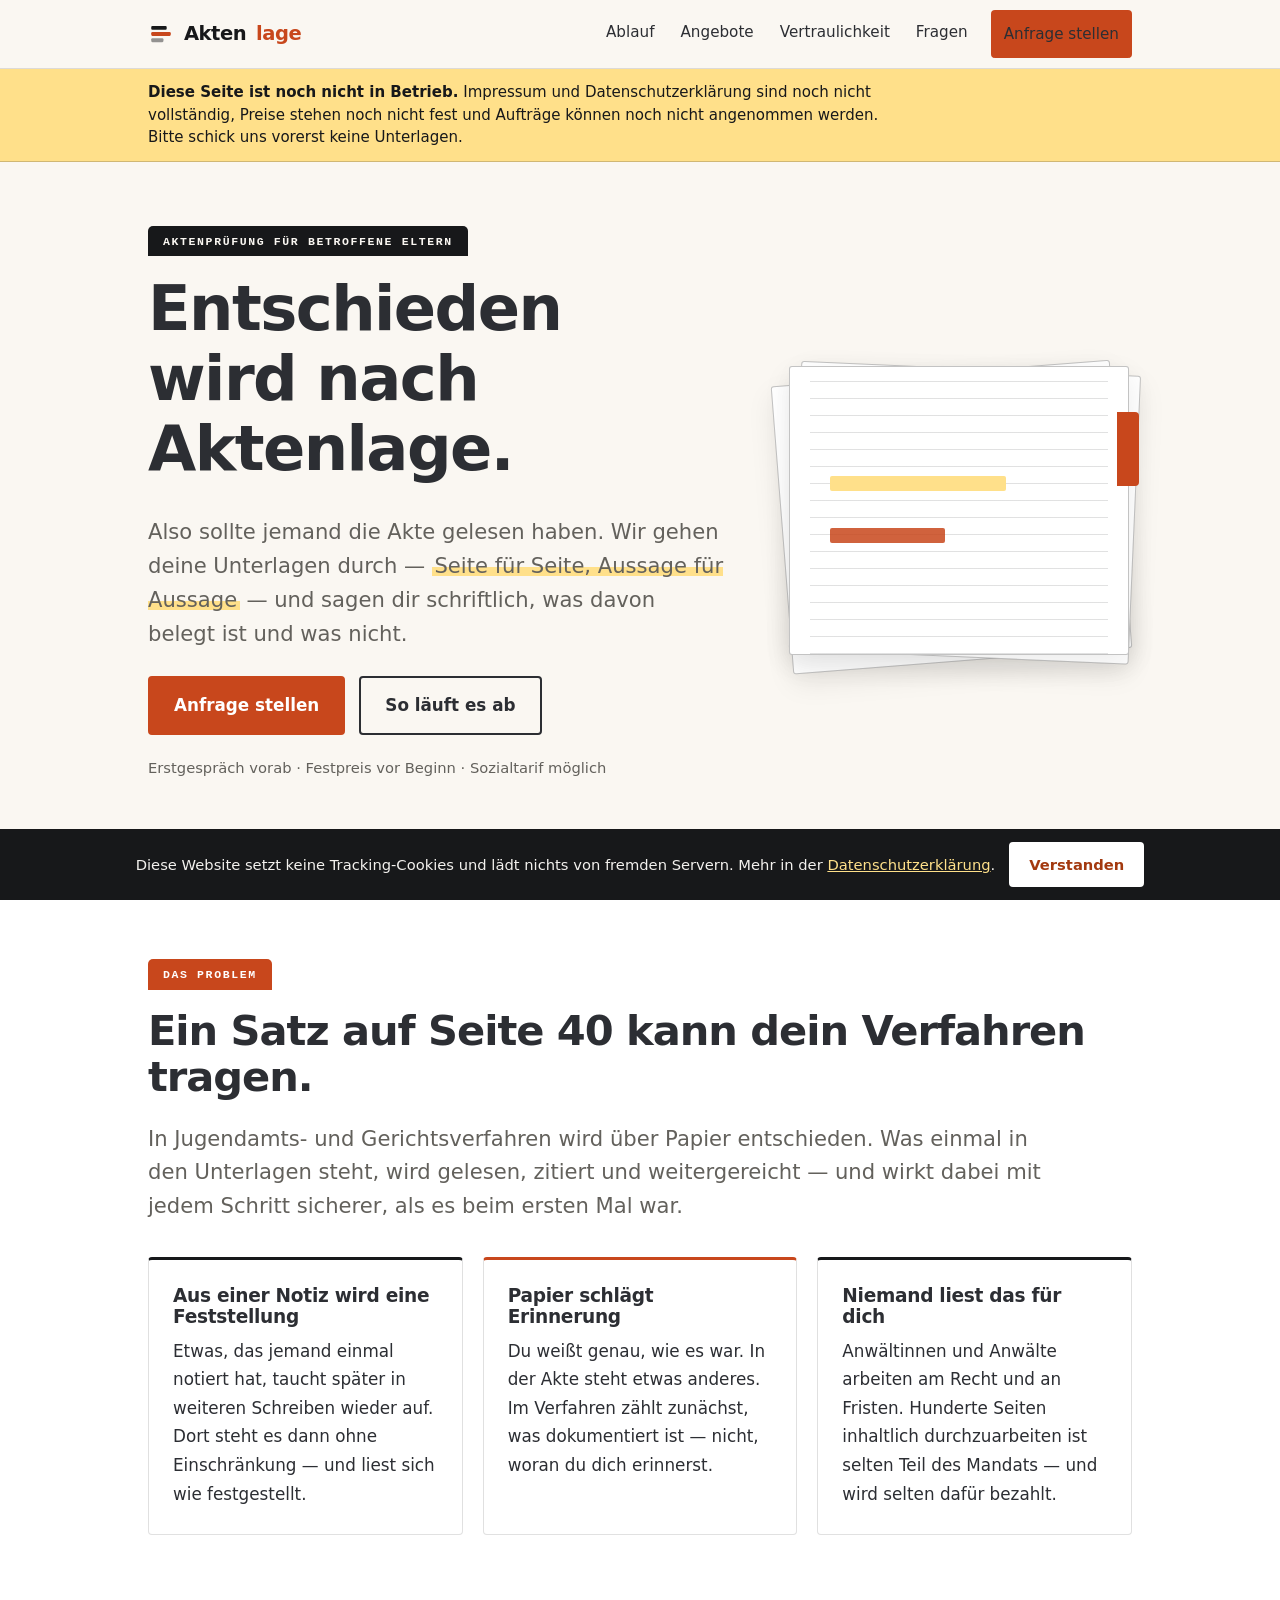
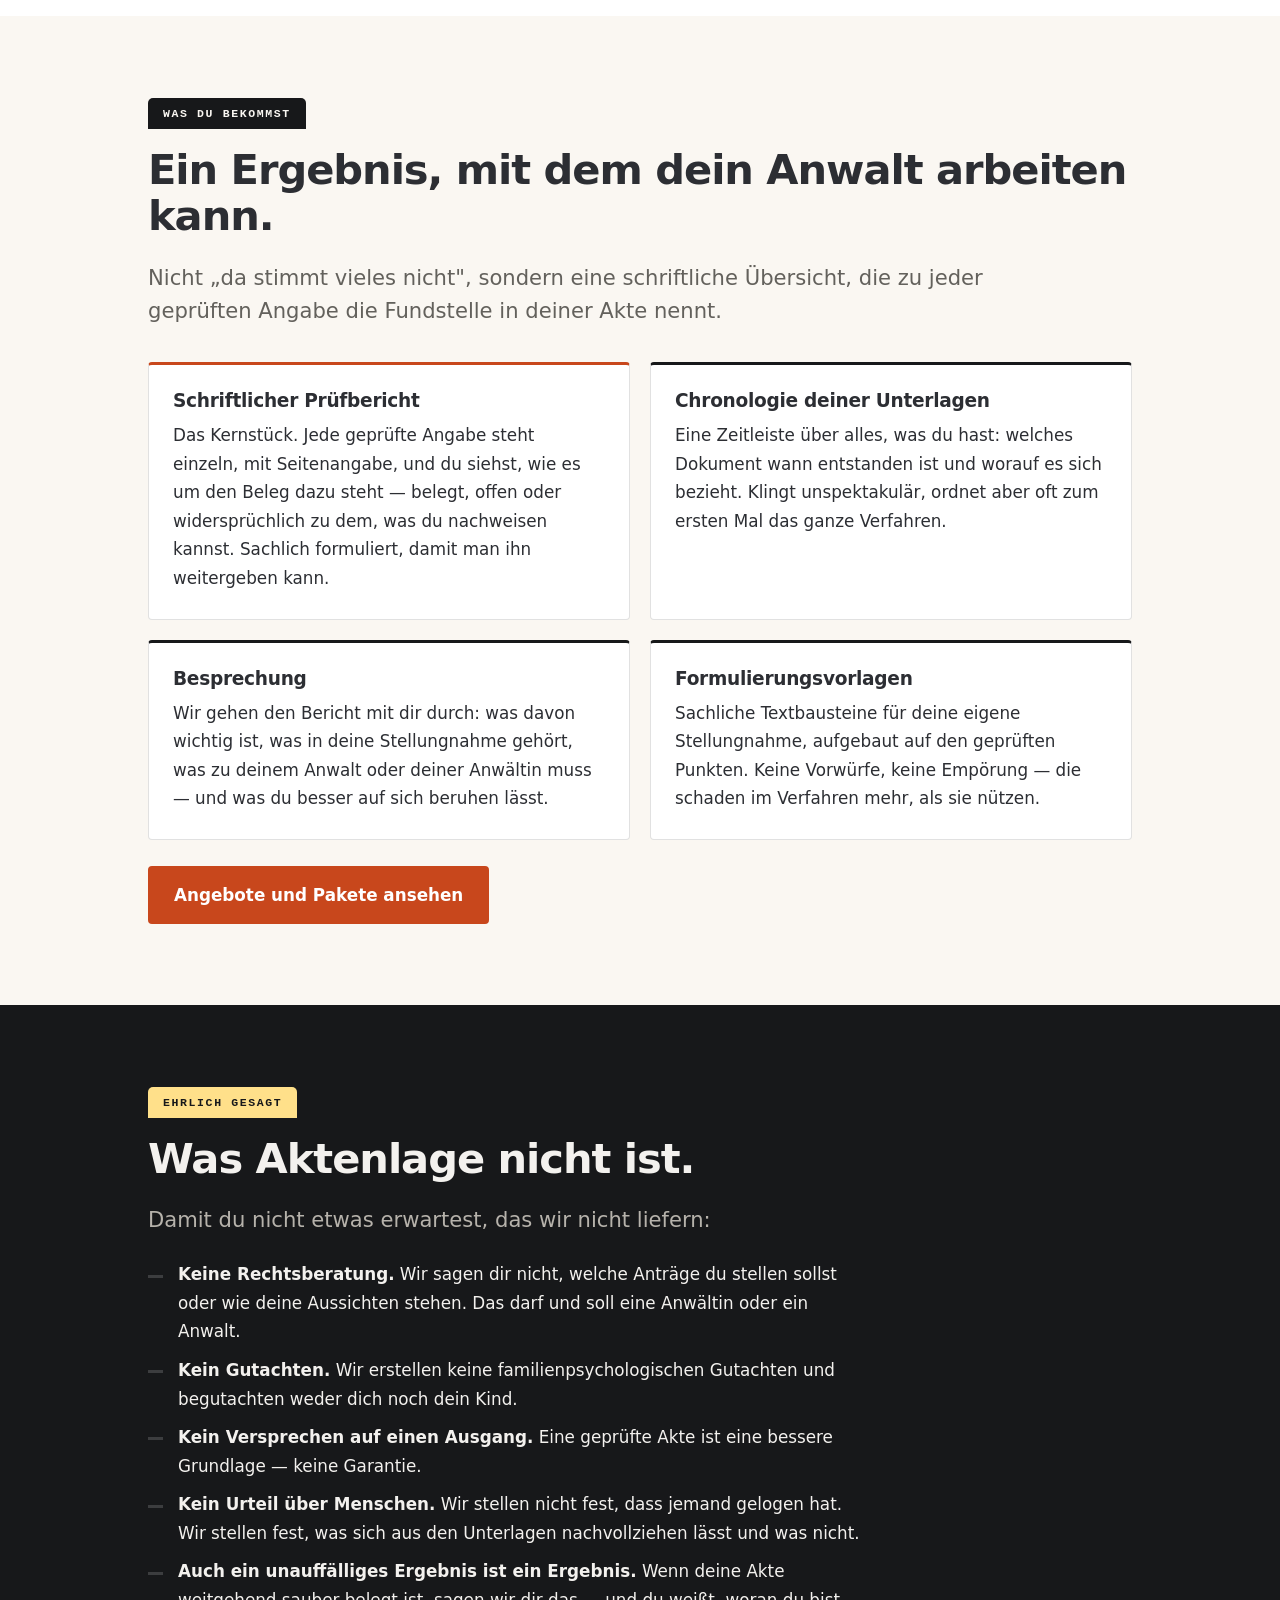
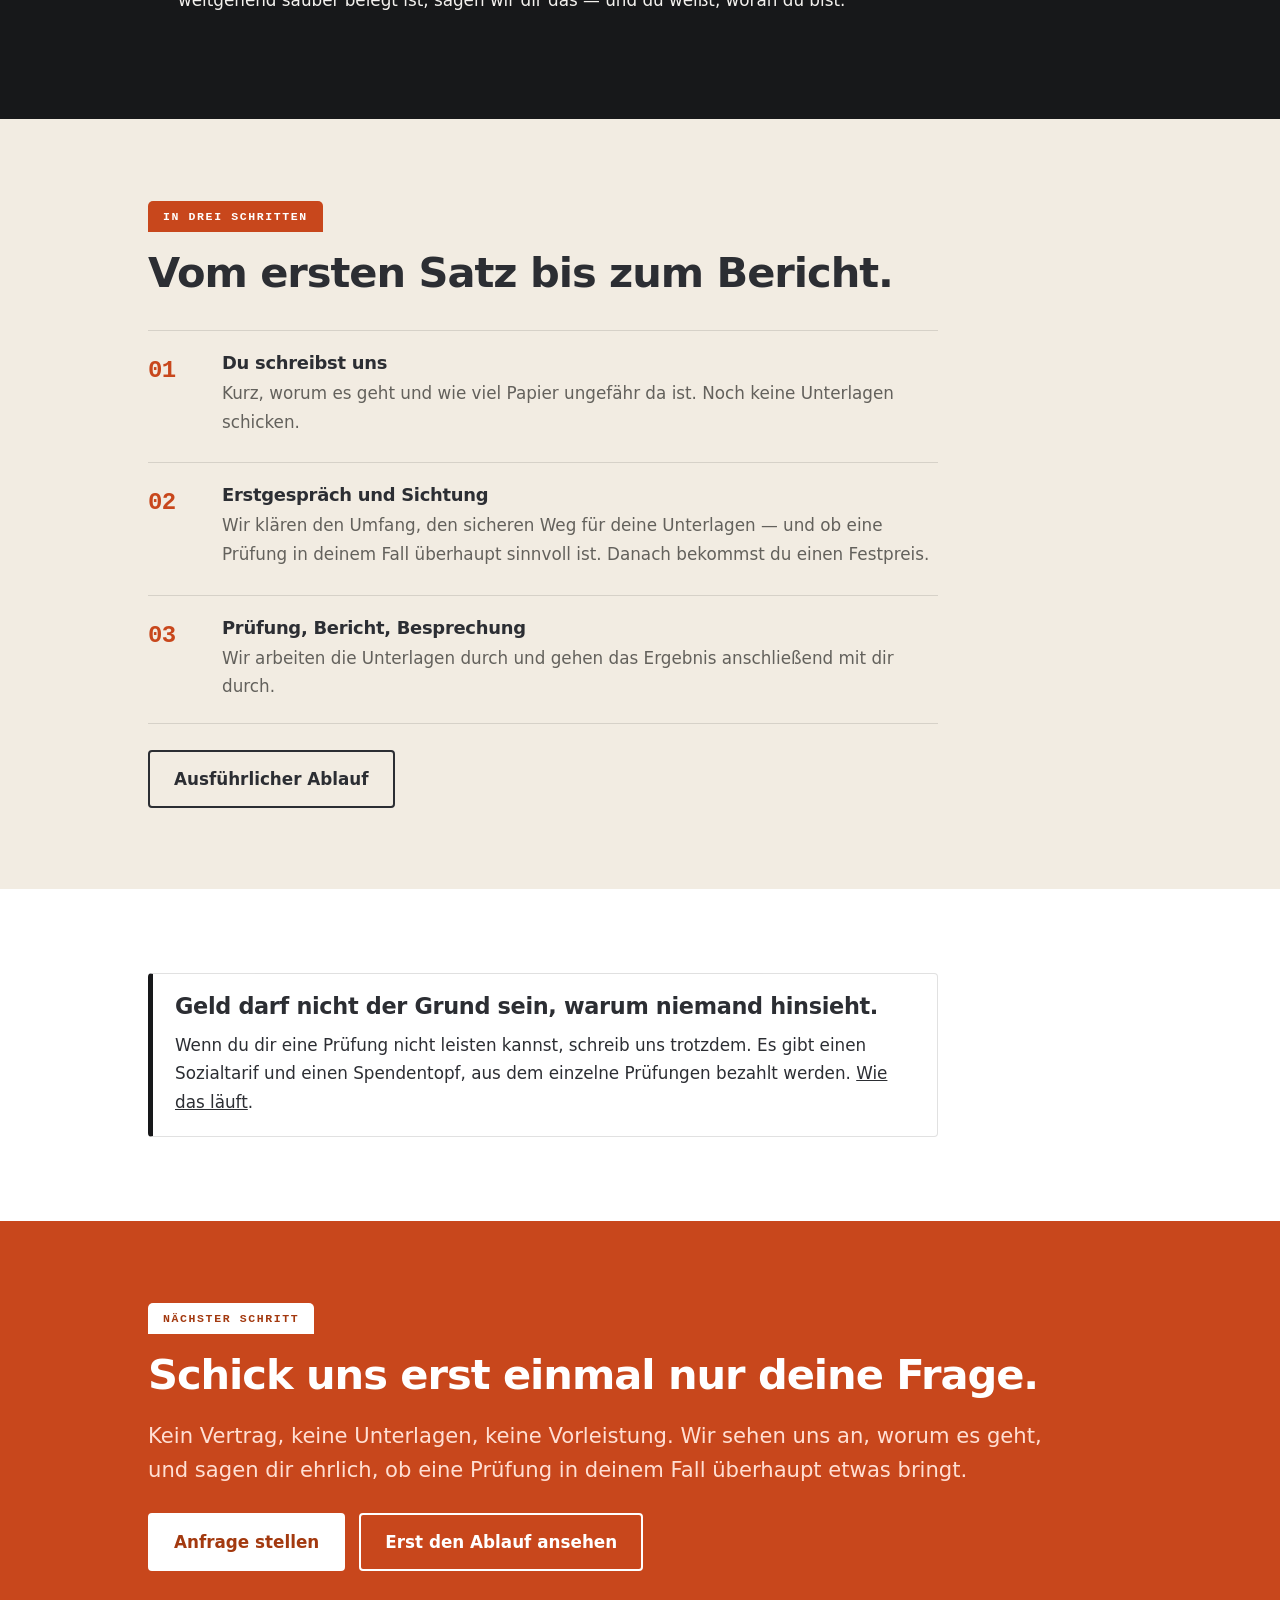
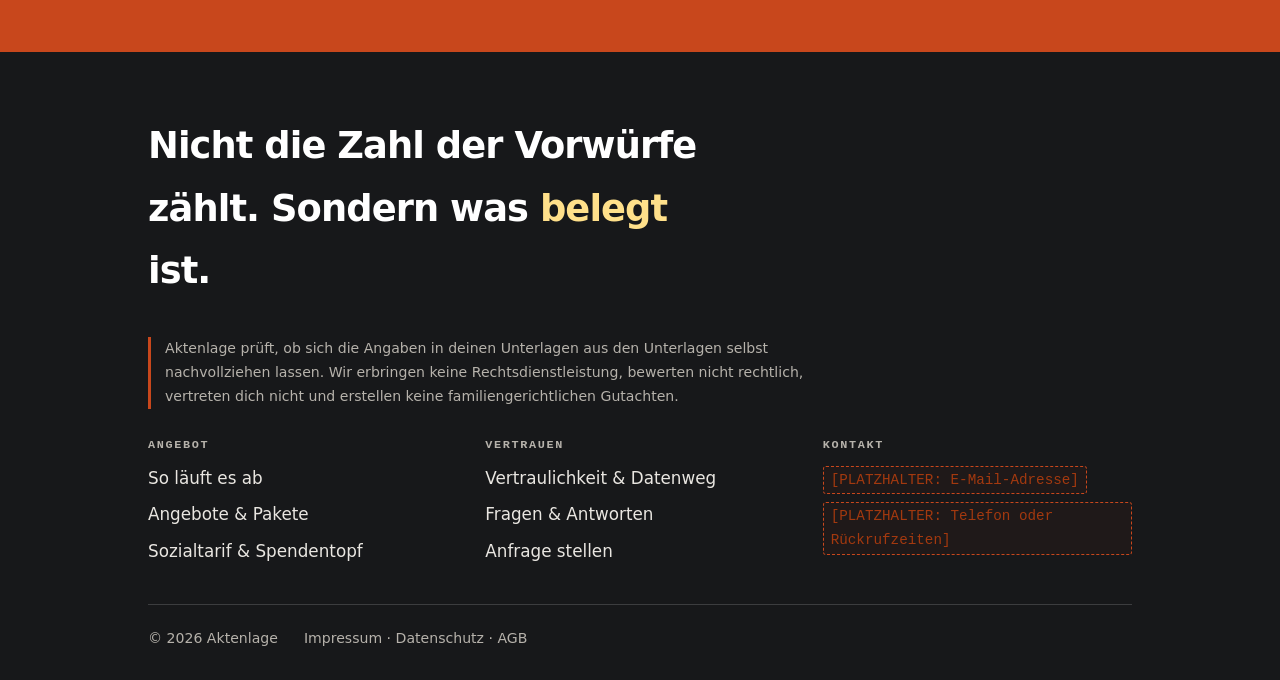
==== index.html @ a4a53e36 "Vorschau-Modus: noindex und Hinweis, bis die Pflichtangaben stehen Solange Impressum und Datenschutz" ====
<!DOCTYPE html>
<html lang="de">
<head>
  <meta charset="UTF-8" />
  <meta name="viewport" content="width=device-width, initial-scale=1.0" />
  <title>Aktenlage — deine Akte prüfen lassen</title>
  <meta name="description" content="Aktenlage prüft die Unterlagen betroffener Eltern aus Jugendamts- und Familiengerichtsverfahren: Was steht wirklich drin, was ist belegt, was fehlt. Schriftlicher Prüfbericht, Besprechung, Formulierungsvorlagen." />
  
  <!-- VORSCHAU: bis Impressum und Datenschutz vollständig sind. Vor dem Livegang entfernen. -->
  <meta name="robots" content="noindex, nofollow" />
  <link rel="icon" href="favicon.svg" type="image/svg+xml" />
  <link rel="stylesheet" href="css/styles.css" />
</head>
<body>
  <a class="skip-link" href="#inhalt">Zum Inhalt springen</a>

  <header class="header">
    <div class="container header__inner">
      <a class="logo" href="index.html" aria-label="Aktenlage — zur Startseite">
        <svg viewBox="0 0 32 32" aria-hidden="true" focusable="false">
          <rect x="4" y="6" width="19" height="4.8" rx="1.4" fill="#17181a"/>
          <rect x="4" y="13.6" width="24" height="4.8" rx="1.4" fill="#c8471c"/>
          <rect x="4" y="21.2" width="15" height="4.8" rx="1.4" fill="#17181a" opacity=".45"/>
        </svg>
        Akten<span>lage</span>
      </a>
      <button class="burger" type="button" aria-label="Menü öffnen" aria-expanded="false">☰</button>
      <nav class="nav" aria-label="Hauptnavigation">
        <a href="ablauf.html">Ablauf</a>
        <a href="angebote.html">Angebote</a>
        <a href="vertraulichkeit.html">Vertraulichkeit</a>
        <a href="fragen.html">Fragen</a>
        <a class="btn" href="anfrage.html">Anfrage stellen</a>
      </nav>
    </div>
  </header>

  <main id="inhalt">

    <!-- VORSCHAU: bis Impressum und Datenschutz vollständig sind. Vor dem Livegang entfernen. -->
    <div class="vorschau" role="status">
      <div class="container">
        <p><strong>Diese Seite ist noch nicht in Betrieb.</strong> Impressum und
        Datenschutzerklärung sind noch nicht vollständig, Preise stehen noch nicht fest und
        Aufträge können noch nicht angenommen werden. Bitte schick uns vorerst keine Unterlagen.</p>
      </div>
    </div>
    <section class="sec sec--papier hero">
      <div class="container">
        <div class="hero__grid">
          <div>
            <p class="reiter" data-reveal>Aktenprüfung für betroffene Eltern</p>
            <h1 data-reveal>Entschieden wird nach Aktenlage.</h1>
            <p class="gross hero__sub" data-reveal>Also sollte jemand die Akte gelesen haben.
            Wir gehen deine Unterlagen durch — <span class="mark">Seite für Seite, Aussage für Aussage</span> —
            und sagen dir schriftlich, was davon belegt ist und was nicht.</p>
            <div class="btn-zeile" data-reveal>
              <a class="btn" href="anfrage.html">Anfrage stellen</a>
              <a class="btn btn--outline" href="ablauf.html">So läuft es ab</a>
            </div>
            <p class="klein" data-reveal style="margin-top:20px">Erstgespräch vorab · Festpreis vor Beginn ·
            Sozialtarif möglich</p>
          </div>
          <div class="hero__bild" data-reveal>
            <div class="aktenblatt" role="img" aria-label="Stilisierter Aktenstapel mit markierten Zeilen">
              <i></i><i></i><i></i>
              <b></b><b></b>
            </div>
          </div>
        </div>
      </div>
    </section>

    <section class="sec sec--karte">
      <div class="container">
        <p class="reiter" data-reveal>Das Problem</p>
        <h2 data-reveal>Ein Satz auf Seite 40 kann dein Verfahren tragen.</h2>
        <p class="gross" data-reveal>In Jugendamts- und Gerichtsverfahren wird über Papier entschieden.
        Was einmal in den Unterlagen steht, wird gelesen, zitiert und weitergereicht — und wirkt dabei
        mit jedem Schritt sicherer, als es beim ersten Mal war.</p>

        <div class="raster" data-reveal>
          <div class="karte">
            <h3>Aus einer Notiz wird eine Feststellung</h3>
            <p>Etwas, das jemand einmal notiert hat, taucht später in weiteren Schreiben wieder auf.
            Dort steht es dann ohne Einschränkung — und liest sich wie festgestellt.</p>
          </div>
          <div class="karte karte--signal">
            <h3>Papier schlägt Erinnerung</h3>
            <p>Du weißt genau, wie es war. In der Akte steht etwas anderes. Im Verfahren zählt zunächst,
            was dokumentiert ist — nicht, woran du dich erinnerst.</p>
          </div>
          <div class="karte">
            <h3>Niemand liest das für dich</h3>
            <p>Anwältinnen und Anwälte arbeiten am Recht und an Fristen. Hunderte Seiten inhaltlich
            durchzuarbeiten ist selten Teil des Mandats — und wird selten dafür bezahlt.</p>
          </div>
        </div>
      </div>
    </section>

    <section class="sec sec--papier">
      <div class="container">
        <p class="reiter" data-reveal>Was du bekommst</p>
        <h2 data-reveal>Ein Ergebnis, mit dem dein Anwalt arbeiten kann.</h2>
        <p class="gross" data-reveal>Nicht „da stimmt vieles nicht", sondern eine schriftliche Übersicht,
        die zu jeder geprüften Angabe die Fundstelle in deiner Akte nennt.</p>

        <div class="raster raster--2" data-reveal>
          <div class="karte karte--signal">
            <h3>Schriftlicher Prüfbericht</h3>
            <p>Das Kernstück. Jede geprüfte Angabe steht einzeln, mit Seitenangabe, und du siehst,
            wie es um den Beleg dazu steht — belegt, offen oder widersprüchlich zu dem, was du
            nachweisen kannst. Sachlich formuliert, damit man ihn weitergeben kann.</p>
          </div>
          <div class="karte">
            <h3>Chronologie deiner Unterlagen</h3>
            <p>Eine Zeitleiste über alles, was du hast: welches Dokument wann entstanden ist und
            worauf es sich bezieht. Klingt unspektakulär, ordnet aber oft zum ersten Mal das
            ganze Verfahren.</p>
          </div>
          <div class="karte">
            <h3>Besprechung</h3>
            <p>Wir gehen den Bericht mit dir durch: was davon wichtig ist, was in deine
            Stellungnahme gehört, was zu deinem Anwalt oder deiner Anwältin muss — und was du
            besser auf sich beruhen lässt.</p>
          </div>
          <div class="karte">
            <h3>Formulierungsvorlagen</h3>
            <p>Sachliche Textbausteine für deine eigene Stellungnahme, aufgebaut auf den geprüften
            Punkten. Keine Vorwürfe, keine Empörung — die schaden im Verfahren mehr, als sie nützen.</p>
          </div>
        </div>

        <div class="btn-zeile" data-reveal>
          <a class="btn" href="angebote.html">Angebote und Pakete ansehen</a>
        </div>
      </div>
    </section>

    <section class="sec sec--tinte">
      <div class="container">
        <p class="reiter" data-reveal>Ehrlich gesagt</p>
        <h2 data-reveal>Was Aktenlage nicht ist.</h2>
        <p class="gross" data-reveal>Damit du nicht etwas erwartest, das wir nicht liefern:</p>
        <ul class="minus" data-reveal>
          <li><strong>Keine Rechtsberatung.</strong> Wir sagen dir nicht, welche Anträge du stellen sollst
          oder wie deine Aussichten stehen. Das darf und soll eine Anwältin oder ein Anwalt.</li>
          <li><strong>Kein Gutachten.</strong> Wir erstellen keine familienpsychologischen Gutachten und
          begutachten weder dich noch dein Kind.</li>
          <li><strong>Kein Versprechen auf einen Ausgang.</strong> Eine geprüfte Akte ist eine bessere
          Grundlage — keine Garantie.</li>
          <li><strong>Kein Urteil über Menschen.</strong> Wir stellen nicht fest, dass jemand gelogen hat.
          Wir stellen fest, was sich aus den Unterlagen nachvollziehen lässt und was nicht.</li>
          <li><strong>Auch ein unauffälliges Ergebnis ist ein Ergebnis.</strong> Wenn deine Akte
          weitgehend sauber belegt ist, sagen wir dir das — und du weißt, woran du bist.</li>
        </ul>
      </div>
    </section>

    <section class="sec sec--papier2">
      <div class="container">
        <p class="reiter" data-reveal>In drei Schritten</p>
        <h2 data-reveal>Vom ersten Satz bis zum Bericht.</h2>
        <ol class="schritte" data-reveal>
          <li>
            <h3>Du schreibst uns</h3>
            <p>Kurz, worum es geht und wie viel Papier ungefähr da ist. Noch keine Unterlagen schicken.</p>
          </li>
          <li>
            <h3>Erstgespräch und Sichtung</h3>
            <p>Wir klären den Umfang, den sicheren Weg für deine Unterlagen — und ob eine Prüfung
            in deinem Fall überhaupt sinnvoll ist. Danach bekommst du einen Festpreis.</p>
          </li>
          <li>
            <h3>Prüfung, Bericht, Besprechung</h3>
            <p>Wir arbeiten die Unterlagen durch und gehen das Ergebnis anschließend mit dir durch.</p>
          </li>
        </ol>
        <div class="btn-zeile" data-reveal>
          <a class="btn btn--outline" href="ablauf.html">Ausführlicher Ablauf</a>
        </div>
      </div>
    </section>

    <section class="sec sec--karte sec--kompakt">
      <div class="container">
        <div class="hinweis hinweis--ruhig" data-reveal>
          <h3 style="margin-top:0">Geld darf nicht der Grund sein, warum niemand hinsieht.</h3>
          <p>Wenn du dir eine Prüfung nicht leisten kannst, schreib uns trotzdem. Es gibt einen
          Sozialtarif und einen Spendentopf, aus dem einzelne Prüfungen bezahlt werden.
          <a href="sozialtarif.html">Wie das läuft</a>.</p>
        </div>
      </div>
    </section>
    <section class="sec sec--signal">
      <div class="container">
        <p class="reiter" data-reveal>Nächster Schritt</p>
        <h2 data-reveal>Schick uns erst einmal nur deine Frage.</h2>
        <p class="gross" data-reveal>Kein Vertrag, keine Unterlagen, keine Vorleistung. Wir sehen uns an,
        worum es geht, und sagen dir ehrlich, ob eine Prüfung in deinem Fall überhaupt etwas bringt.</p>
        <div class="btn-zeile" data-reveal>
          <a class="btn btn--hell" href="anfrage.html">Anfrage stellen</a>
          <a class="btn btn--outline" href="ablauf.html">Erst den Ablauf ansehen</a>
        </div>
      </div>
    </section>
  </main>

  <footer class="footer">
    <div class="container">
      <p class="footer__claim">Nicht die Zahl der Vorwürfe zählt. Sondern was <span>belegt</span> ist.</p>

      <p class="abgrenzung">Aktenlage prüft, ob sich die Angaben in deinen Unterlagen aus den Unterlagen
      selbst nachvollziehen lassen. Wir erbringen keine Rechtsdienstleistung, bewerten nicht rechtlich,
      vertreten dich nicht und erstellen keine familiengerichtlichen Gutachten.</p>

      <div class="footer__grid">
        <div>
          <h4>Angebot</h4>
          <ul>
            <li><a href="ablauf.html">So läuft es ab</a></li>
            <li><a href="angebote.html">Angebote &amp; Pakete</a></li>
            <li><a href="sozialtarif.html">Sozialtarif &amp; Spendentopf</a></li>
          </ul>
        </div>
        <div>
          <h4>Vertrauen</h4>
          <ul>
            <li><a href="vertraulichkeit.html">Vertraulichkeit &amp; Datenweg</a></li>
            <li><a href="fragen.html">Fragen &amp; Antworten</a></li>
            <li><a href="anfrage.html">Anfrage stellen</a></li>
          </ul>
        </div>
        <div>
          <h4>Kontakt</h4>
          <ul>
            <li><span class="ph">[PLATZHALTER: E-Mail-Adresse]</span></li>
            <li><span class="ph">[PLATZHALTER: Telefon oder Rückrufzeiten]</span></li>
          </ul>
        </div>
      </div>

      <div class="footer__meta">
        <span>© <span data-jahr></span> Aktenlage</span>
        <span><a href="impressum.html">Impressum</a> · <a href="datenschutz.html">Datenschutz</a> · <a href="agb.html">AGB</a></span>
      </div>
    </div>
  </footer>

  <div id="datenschutz-hinweis" class="notice" hidden>
    <p>Diese Website setzt keine Tracking-Cookies und lädt nichts von fremden Servern. Mehr in der <a href="datenschutz.html">Datenschutzerklärung</a>.</p>
    <button class="btn btn--hell" type="button">Verstanden</button>
  </div>

  <script src="js/main.js"></script>
</body>
</html>
---- css/styles.css ----
/* =========================================================================
   Aktenlage — Designsystem
   Bildwelt: Papier & Marker. Warmes Papierweiß, Anthrazit als Tinte,
   ein einziger Signalton, Karteireiter als wiederkehrendes Element.
   Ein Stylesheet für alle Seiten. Keine Webfonts, keine Fremd-Ressourcen.
   ========================================================================= */

:root {
  --papier: #faf7f2;
  --papier-2: #f2ece2;
  --karte: #ffffff;

  --tinte: #17181a;
  --tinte-2: #2c2e33;
  --grau: #63615c;
  --grau-invers: #b6b2ab;

  --signal: #c8471c;
  --signal-dunkel: #a3390f;
  --marker: #ffe08a;

  --linie: rgba(23, 24, 26, 0.13);
  --linie-stark: rgba(23, 24, 26, 0.26);
  --linie-invers: rgba(255, 255, 255, 0.16);

  --font-text: system-ui, -apple-system, "Segoe UI", Roboto, Helvetica, Arial,
    sans-serif;
  --font-mono: ui-monospace, SFMono-Regular, "SF Mono", Menlo, Consolas,
    "Liberation Mono", monospace;

  --max: 1080px;
  --pad: clamp(20px, 5vw, 48px);
  --radius: 4px;
  --header-h: 68px;
}

* { box-sizing: border-box; }

html { scroll-behavior: smooth; }
@media (prefers-reduced-motion: reduce) {
  html { scroll-behavior: auto; }
}

body {
  margin: 0;
  font-family: var(--font-text);
  font-size: 1.05rem;
  line-height: 1.7;
  color: var(--tinte-2);
  background: var(--papier);
  -webkit-font-smoothing: antialiased;
  text-rendering: optimizeLegibility;
  overflow-x: hidden;
}

img { max-width: 100%; display: block; }
a { color: inherit; }

.container {
  width: 100%;
  max-width: var(--max);
  margin-inline: auto;
  padding-inline: var(--pad);
}

.container--schmal { max-width: 760px; }

/* ---------- Sprunglink ---------------------------------------------------- */

.skip-link {
  position: absolute;
  left: -9999px;
  top: 0;
  z-index: 200;
  background: var(--tinte);
  color: var(--papier);
  padding: 12px 18px;
}
.skip-link:focus { left: 0; }

:focus-visible {
  outline: 3px solid var(--signal);
  outline-offset: 3px;
}

/* ---------- Kopfzeile ----------------------------------------------------- */

.header {
  position: sticky;
  top: 0;
  z-index: 60;
  background: rgba(250, 247, 242, 0.94);
  backdrop-filter: blur(8px);
  border-bottom: 1px solid var(--linie);
}

.header__inner {
  min-height: var(--header-h);
  display: flex;
  align-items: center;
  justify-content: space-between;
  gap: 16px;
}

.logo {
  display: inline-flex;
  align-items: center;
  gap: 10px;
  text-decoration: none;
  font-weight: 800;
  font-size: 1.22rem;
  letter-spacing: -0.025em;
  color: var(--tinte);
  white-space: nowrap;
}
.logo span { color: var(--signal); }
.logo svg { width: 26px; height: 26px; flex: none; }

.nav {
  display: flex;
  align-items: center;
  gap: 4px;
}
.nav a {
  text-decoration: none;
  font-size: 0.95rem;
  font-weight: 500;
  color: var(--tinte-2);
  padding: 8px 11px;
  border-radius: var(--radius);
  border-bottom: 2px solid transparent;
}
.nav a:hover { background: var(--papier-2); }
.nav a.aktiv {
  border-bottom-color: var(--signal);
  font-weight: 700;
  color: var(--tinte);
}
.nav a.btn { border-bottom: 0; margin-left: 8px; }
.nav a.btn:hover { background: var(--signal-dunkel); }

.burger {
  display: none;
  background: none;
  border: 1px solid var(--linie-stark);
  border-radius: var(--radius);
  font-size: 1.3rem;
  line-height: 1;
  padding: 8px 12px;
  color: var(--tinte);
  cursor: pointer;
}

@media (max-width: 900px) {
  .burger { display: block; }
  .nav {
    position: absolute;
    top: 100%;
    left: 0;
    right: 0;
    flex-direction: column;
    align-items: stretch;
    gap: 0;
    background: var(--papier);
    border-bottom: 1px solid var(--linie);
    box-shadow: 0 14px 30px rgba(23, 24, 26, 0.09);
    padding: 8px var(--pad) 18px;
    display: none;
  }
  .nav.offen { display: flex; }
  .nav a { padding: 13px 4px; border-bottom: 1px solid var(--linie); border-radius: 0; }
  .nav a.aktiv { border-bottom-color: var(--signal); }
  .nav a.btn { margin: 14px 0 0; text-align: center; border-radius: var(--radius); }
}

/* ---------- Vorschau-Banner ----------------------------------------------
   VORSCHAU: gehört zum Hinweis, dass die Seite noch nicht in Betrieb ist.
   Zusammen mit den Bannern im HTML vor dem Livegang entfernen.
   ------------------------------------------------------------------------ */

.vorschau {
  background: var(--marker);
  color: var(--tinte);
  border-bottom: 1px solid rgba(23, 24, 26, 0.2);
  padding: 12px 0;
}
.vorschau p {
  margin: 0;
  max-width: 80ch;
  font-size: 0.94rem;
  line-height: 1.5;
}

/* ---------- Sektionen ----------------------------------------------------- */

.sec { padding: clamp(56px, 9vh, 104px) 0; }
.sec--kompakt { padding: clamp(38px, 6vh, 66px) 0; }

.sec--papier { background: var(--papier); color: var(--tinte-2); --smuted: var(--grau); }
.sec--papier2 { background: var(--papier-2); color: var(--tinte-2); --smuted: var(--grau); }
.sec--karte { background: var(--karte); color: var(--tinte-2); --smuted: var(--grau); }
.sec--tinte { background: var(--tinte); color: #f3f1ee; --smuted: var(--grau-invers); }
.sec--signal { background: var(--signal); color: #fff; --smuted: #ffdfd3; }

.sec--tinte a:not(.btn), .sec--signal a:not(.btn) { color: inherit; }

/* ---------- Typografie ---------------------------------------------------- */

h1, h2, h3, h4 {
  font-family: var(--font-text);
  color: inherit;
  letter-spacing: -0.025em;
  line-height: 1.12;
  font-weight: 800;
  margin: 0 0 0.5em;
}

h1 { font-size: clamp(2.1rem, 5.6vw, 3.9rem); }
h2 { font-size: clamp(1.65rem, 3.6vw, 2.6rem); margin-top: 0; }
h3 { font-size: clamp(1.15rem, 2vw, 1.4rem); margin-top: 2em; letter-spacing: -0.015em; }
p { margin: 0 0 1.1em; max-width: 68ch; }

.gross {
  font-size: clamp(1.1rem, 2.1vw, 1.32rem);
  line-height: 1.6;
  color: var(--smuted, var(--grau));
}
.sec--tinte .gross, .sec--signal .gross { color: var(--smuted); }

.klein { font-size: 0.92rem; color: var(--smuted, var(--grau)); }

/* Karteireiter über einer Sektion */
.reiter {
  display: inline-block;
  margin: 0 0 18px;
  padding: 6px 15px 5px;
  background: var(--tinte);
  color: var(--papier);
  font-size: 0.72rem;
  font-weight: 700;
  letter-spacing: 0.14em;
  text-transform: uppercase;
  border-radius: 5px 5px 0 0;
  font-family: var(--font-mono);
}
.sec--tinte .reiter { background: var(--marker); color: var(--tinte); }
.sec--signal .reiter { background: #fff; color: var(--signal-dunkel); }
.sec--papier2 .reiter, .sec--karte .reiter { background: var(--signal); color: #fff; }

/* Textmarker-Fläche — das Signature-Element */
.mark {
  background-image: linear-gradient(
    180deg,
    transparent 56%,
    var(--marker) 56%,
    var(--marker) 94%,
    transparent 94%
  );
  padding: 0 0.12em;
  color: inherit;
}
.sec--tinte .mark, .sec--signal .mark {
  color: var(--tinte);
  background-image: linear-gradient(
    180deg,
    transparent 8%,
    var(--marker) 8%,
    var(--marker) 96%,
    transparent 96%
  );
  padding: 0.04em 0.18em;
}

/* ---------- Listen -------------------------------------------------------- */

ul.liste, ol.liste {
  margin: 0 0 1.4em;
  padding-left: 1.25em;
  max-width: 68ch;
}
ul.liste li, ol.liste li { margin-bottom: 0.55em; }
ul.liste::marker { color: var(--signal); }

ul.haken {
  list-style: none;
  margin: 0 0 1.4em;
  padding: 0;
  max-width: 68ch;
}
ul.haken li {
  position: relative;
  padding-left: 30px;
  margin-bottom: 0.6em;
}
ul.haken li::before {
  content: "";
  position: absolute;
  left: 0;
  top: 0.52em;
  width: 13px;
  height: 13px;
  border-radius: 2px;
  background: var(--signal);
}
.sec--tinte ul.haken li::before { background: var(--marker); }
.sec--signal ul.haken li::before { background: #fff; }

ul.minus {
  list-style: none;
  margin: 0 0 1.4em;
  padding: 0;
  max-width: 68ch;
}
ul.minus li { position: relative; padding-left: 30px; margin-bottom: 0.6em; }
ul.minus li::before {
  content: "";
  position: absolute;
  left: 0;
  top: 0.85em;
  width: 15px;
  height: 3px;
  background: var(--linie-stark);
}
.sec--tinte ul.minus li::before { background: var(--linie-invers); }

/* ---------- Buttons ------------------------------------------------------- */

.btn {
  display: inline-flex;
  align-items: center;
  justify-content: center;
  min-height: 48px;
  padding: 13px 24px;
  background: var(--signal);
  color: #fff;
  border: 2px solid var(--signal);
  border-radius: var(--radius);
  font: inherit;
  font-weight: 700;
  text-decoration: none;
  cursor: pointer;
  transition: transform 0.14s ease, background 0.14s ease;
}
.btn:hover { background: var(--signal-dunkel); border-color: var(--signal-dunkel); transform: translateY(-2px); }
@media (prefers-reduced-motion: reduce) { .btn:hover { transform: none; } }

.btn--outline {
  background: transparent;
  color: currentColor;
  border: 2px solid currentColor;
}
.btn--outline:hover { background: currentColor; color: var(--papier); border-color: currentColor; }
.sec--tinte .btn--outline:hover { color: var(--tinte); }
.sec--signal .btn--outline:hover { color: var(--signal); }

.btn--hell { background: #fff; color: var(--signal-dunkel); border-color: #fff; }
.btn--hell:hover { background: var(--papier-2); color: var(--signal-dunkel); border-color: var(--papier-2); }

.btn-zeile {
  display: flex;
  flex-wrap: wrap;
  gap: 14px;
  margin-top: 26px;
}

/* ---------- Hero ---------------------------------------------------------- */

.hero { padding-top: clamp(46px, 7vh, 84px); }
.hero__grid {
  display: grid;
  grid-template-columns: 1.25fr 0.75fr;
  gap: clamp(28px, 5vw, 60px);
  align-items: center;
}
.hero h1 { max-width: 16ch; }
.hero__sub { max-width: 52ch; }
@media (max-width: 860px) {
  .hero__grid { grid-template-columns: 1fr; }
  .hero__bild { order: -1; }
}

/* Aktenstapel, rein per CSS — Platzhalter bis echte Bilder da sind */
.aktenblatt {
  position: relative;
  aspect-ratio: 4 / 3.4;
  max-width: 340px;
  margin-inline: auto;
}
.aktenblatt i {
  position: absolute;
  inset: 0;
  background: var(--karte);
  border: 1px solid var(--linie-stark);
  border-radius: 3px;
  box-shadow: 0 10px 28px rgba(23, 24, 26, 0.08);
}
.aktenblatt i:nth-child(1) { transform: rotate(-4.5deg) translate(-8px, 6px); }
.aktenblatt i:nth-child(2) { transform: rotate(2.5deg) translate(6px, 2px); }
.aktenblatt i:nth-child(3) {
  background-image:
    linear-gradient(var(--linie) 1px, transparent 1px);
  background-size: 100% 17px;
  background-position: 0 26px;
  background-repeat: repeat-y;
  background-origin: content-box;
  padding: 22px 20px;
}
.aktenblatt b {
  position: absolute;
  border-radius: 2px;
  background: var(--marker);
  z-index: 2;
}
.aktenblatt b:nth-of-type(1) { left: 12%; top: 38%; width: 52%; height: 15px; }
.aktenblatt b:nth-of-type(2) { left: 12%; top: 56%; width: 34%; height: 15px; background: var(--signal); opacity: 0.85; }
.aktenblatt::after {
  content: "";
  position: absolute;
  right: -10px;
  top: 16%;
  width: 22px;
  height: 74px;
  background: var(--signal);
  border-radius: 0 4px 4px 0;
  z-index: 3;
}

/* ---------- Karten und Raster --------------------------------------------- */

.raster {
  display: grid;
  grid-template-columns: repeat(auto-fit, minmax(240px, 1fr));
  gap: 20px;
  margin-top: 34px;
}
.raster--2 { grid-template-columns: repeat(2, 1fr); }
@media (max-width: 720px) { .raster--2 { grid-template-columns: 1fr; } }

.karte {
  background: var(--karte);
  border: 1px solid var(--linie);
  border-top: 3px solid var(--tinte);
  border-radius: var(--radius);
  padding: 26px 24px;
}
.karte h3 { margin-top: 0; font-size: 1.16rem; }
.karte p:last-child { margin-bottom: 0; }
.karte--signal { border-top-color: var(--signal); }
.sec--tinte .karte {
  background: var(--tinte-2);
  border-color: var(--linie-invers);
  border-top-color: var(--marker);
  color: #f3f1ee;
}

/* Pakete */
.paket {
  background: var(--karte);
  border: 1px solid var(--linie);
  border-radius: var(--radius);
  padding: 28px 26px 26px;
  display: flex;
  flex-direction: column;
}
.paket--betont {
  border: 2px solid var(--signal);
  box-shadow: 0 14px 34px rgba(200, 71, 28, 0.12);
}
.paket__stufe {
  font-family: var(--font-mono);
  font-size: 0.72rem;
  letter-spacing: 0.14em;
  text-transform: uppercase;
  color: var(--signal);
  font-weight: 700;
  margin: 0 0 6px;
}
.paket h3 { margin: 0 0 10px; font-size: 1.32rem; }
.paket__preis {
  font-weight: 800;
  font-size: 1.05rem;
  color: var(--tinte);
  border-top: 1px solid var(--linie);
  border-bottom: 1px solid var(--linie);
  padding: 12px 0;
  margin: 4px 0 18px;
}
.paket ul { flex: 1; }
.paket .btn { margin-top: 20px; width: 100%; }

/* ---------- Schritte ------------------------------------------------------ */

.schritte {
  list-style: none;
  counter-reset: schritt;
  margin: 34px 0 0;
  padding: 0;
  display: grid;
  gap: 4px;
}
.schritte li {
  counter-increment: schritt;
  position: relative;
  padding: 22px 0 22px 74px;
  border-top: 1px solid var(--linie);
  max-width: 74ch;
}
.schritte li:last-child { border-bottom: 1px solid var(--linie); }
.schritte li::before {
  content: counter(schritt, decimal-leading-zero);
  position: absolute;
  left: 0;
  top: 20px;
  font-family: var(--font-mono);
  font-weight: 700;
  font-size: 1.5rem;
  color: var(--signal);
  letter-spacing: -0.03em;
}
.schritte h3 { margin: 0 0 6px; font-size: 1.12rem; }
.schritte p { margin: 0; color: var(--smuted, var(--grau)); }
.sec--tinte .schritte li { border-color: var(--linie-invers); }
.sec--tinte .schritte li::before { color: var(--marker); }

/* ---------- Hinweiskästen ------------------------------------------------- */

.hinweis {
  background: var(--karte);
  border: 1px solid var(--linie);
  border-left: 5px solid var(--signal);
  border-radius: var(--radius);
  padding: 20px 22px;
  margin: 30px 0;
  max-width: 74ch;
  color: var(--tinte-2);
}
.hinweis p:last-child { margin-bottom: 0; }
.hinweis--ruhig { border-left-color: var(--tinte); }
.sec--tinte .hinweis, .sec--signal .hinweis { background: var(--karte); }

/* Sichtbarer Platzhalter — Hauskonvention */
.ph {
  display: inline-block;
  border: 1px dashed var(--signal);
  border-radius: 3px;
  padding: 1px 7px;
  font-family: var(--font-mono);
  font-size: 0.85em;
  color: var(--signal-dunkel);
  background: rgba(200, 71, 28, 0.05);
}

/* ---------- Zitat --------------------------------------------------------- */

.zitat {
  margin: 40px 0;
  padding: 0 0 0 26px;
  border-left: 4px solid var(--marker);
  max-width: 62ch;
}
.zitat p {
  font-size: clamp(1.15rem, 2.4vw, 1.5rem);
  line-height: 1.45;
  font-weight: 500;
  letter-spacing: -0.015em;
  margin-bottom: 0.4em;
}
.zitat cite { font-style: normal; font-size: 0.9rem; color: var(--smuted, var(--grau)); }

/* ---------- Fragen und Antworten ------------------------------------------ */

.faq { margin-top: 30px; max-width: 74ch; }
.faq details {
  border-bottom: 1px solid var(--linie);
}
.faq summary {
  cursor: pointer;
  list-style: none;
  padding: 20px 44px 20px 0;
  position: relative;
  font-weight: 700;
  font-size: 1.06rem;
  color: var(--tinte);
  letter-spacing: -0.01em;
}
.faq summary::-webkit-details-marker { display: none; }
.faq summary::after {
  content: "+";
  position: absolute;
  right: 6px;
  top: 50%;
  transform: translateY(-50%);
  font-size: 1.5rem;
  font-weight: 400;
  color: var(--signal);
  line-height: 1;
}
.faq details[open] summary::after { content: "\2013"; }
.faq details > *:not(summary) { margin-left: 0; }
.faq details p:last-child { padding-bottom: 18px; margin-bottom: 0; }

/* ---------- Formular ------------------------------------------------------ */

.formkarte {
  background: var(--karte);
  border: 1px solid var(--linie);
  border-radius: var(--radius);
  padding: clamp(22px, 4vw, 36px);
  max-width: 720px;
}

.feld-zeile {
  display: grid;
  grid-template-columns: 1fr 1fr;
  gap: 18px;
}
@media (max-width: 640px) { .feld-zeile { grid-template-columns: 1fr; } }

.feld { margin-bottom: 18px; }
.feld label {
  display: block;
  font-weight: 700;
  font-size: 0.94rem;
  margin-bottom: 6px;
  color: var(--tinte);
}
.feld input,
.feld select,
.feld textarea {
  width: 100%;
  font: inherit;
  font-size: 1rem;
  color: var(--tinte-2);
  background: var(--papier);
  border: 1px solid var(--linie-stark);
  border-radius: var(--radius);
  padding: 12px 13px;
  min-height: 48px;
}
.feld textarea { min-height: 130px; resize: vertical; }
.feld input:focus, .feld select:focus, .feld textarea:focus { background: #fff; }
.feld__hilfe { font-size: 0.86rem; color: var(--grau); margin: 6px 0 0; }
.feld__fehler {
  display: none;
  font-size: 0.88rem;
  font-weight: 700;
  color: var(--signal-dunkel);
  margin-top: 6px;
}
.feld--fehler input,
.feld--fehler select,
.feld--fehler textarea { border-color: var(--signal); border-width: 2px; }
.feld--fehler .feld__fehler { display: block; }

.feld--check {
  display: flex;
  align-items: flex-start;
  gap: 11px;
}
.feld--check input {
  width: 21px;
  height: 21px;
  min-height: 0;
  margin-top: 3px;
  flex: none;
  accent-color: var(--signal);
}
.feld--check label { font-weight: 500; margin: 0; }

.formular__ergebnis { margin-top: 22px; }
.bestaetigung {
  background: var(--papier-2);
  border: 1px solid var(--linie);
  border-left: 5px solid var(--signal);
  border-radius: var(--radius);
  padding: 22px 24px;
}
.bestaetigung h3 { margin-top: 0; }
.bestaetigung dl {
  margin: 0 0 18px;
  display: grid;
  grid-template-columns: max-content 1fr;
  gap: 6px 18px;
  font-size: 0.96rem;
}
.bestaetigung dt { font-weight: 700; color: var(--tinte); }
.bestaetigung dd { margin: 0; }
@media (max-width: 560px) {
  .bestaetigung dl { grid-template-columns: 1fr; gap: 2px; }
  .bestaetigung dd { margin-bottom: 10px; }
}

/* ---------- Fließtextseiten (Recht) --------------------------------------- */

.prosa { max-width: 74ch; }
.prosa h2 { margin-top: 1.8em; }
.prosa h3 { margin-top: 1.6em; }
.prosa ul { padding-left: 1.25em; }
.prosa li { margin-bottom: 0.5em; }
.prosa table { width: 100%; border-collapse: collapse; margin: 1.4em 0; }
.prosa th, .prosa td {
  text-align: left;
  padding: 10px 12px;
  border-bottom: 1px solid var(--linie);
  vertical-align: top;
}
.prosa th { font-weight: 700; color: var(--tinte); }

/* ---------- Fußzeile ------------------------------------------------------ */

.footer {
  background: var(--tinte);
  color: #e9e6e1;
  padding: clamp(46px, 7vh, 76px) 0 30px;
}
.footer__claim {
  font-size: clamp(1.5rem, 3.6vw, 2.3rem);
  font-weight: 800;
  letter-spacing: -0.025em;
  margin: 0 0 34px;
  max-width: 22ch;
  color: #fff;
}
.footer__claim span { color: var(--marker); }
.footer__grid {
  display: grid;
  grid-template-columns: repeat(auto-fit, minmax(190px, 1fr));
  gap: 28px;
  padding-bottom: 30px;
  border-bottom: 1px solid var(--linie-invers);
}
.footer h4 {
  font-size: 0.74rem;
  letter-spacing: 0.14em;
  text-transform: uppercase;
  color: var(--grau-invers);
  font-family: var(--font-mono);
  margin: 0 0 12px;
}
.footer ul { list-style: none; margin: 0; padding: 0; }
.footer li { margin-bottom: 8px; }
.footer a { color: #e9e6e1; text-decoration: none; border-bottom: 1px solid transparent; }
.footer a:hover { border-bottom-color: var(--marker); }
.footer__meta {
  padding-top: 22px;
  display: flex;
  flex-wrap: wrap;
  gap: 10px 26px;
  font-size: 0.88rem;
  color: var(--grau-invers);
}
.footer__meta a { color: var(--grau-invers); }

.abgrenzung {
  max-width: 76ch;
  font-size: 0.88rem;
  color: var(--grau-invers);
  border-left: 3px solid var(--signal);
  padding-left: 14px;
  margin: 0 0 30px;
}

/* ---------- Hinweisleiste ------------------------------------------------- */

.notice {
  position: fixed;
  left: 0;
  right: 0;
  bottom: 0;
  z-index: 90;
  background: var(--tinte);
  color: #f3f1ee;
  padding: 13px var(--pad);
  display: flex;
  flex-wrap: wrap;
  align-items: center;
  justify-content: center;
  gap: 14px;
  font-size: 0.92rem;
}
.notice[hidden] { display: none; }
.notice p { margin: 0; max-width: none; }
.notice a { color: var(--marker); }
.notice .btn { min-height: 40px; padding: 8px 18px; }

/* ---------- Einblenden ---------------------------------------------------- */

[data-reveal] {
  opacity: 0;
  transform: translateY(22px);
  transition: opacity 0.5s ease, transform 0.5s ease;
}
[data-reveal].sichtbar { opacity: 1; transform: none; }
@media (prefers-reduced-motion: reduce) {
  [data-reveal] { opacity: 1; transform: none; transition: none; }
}
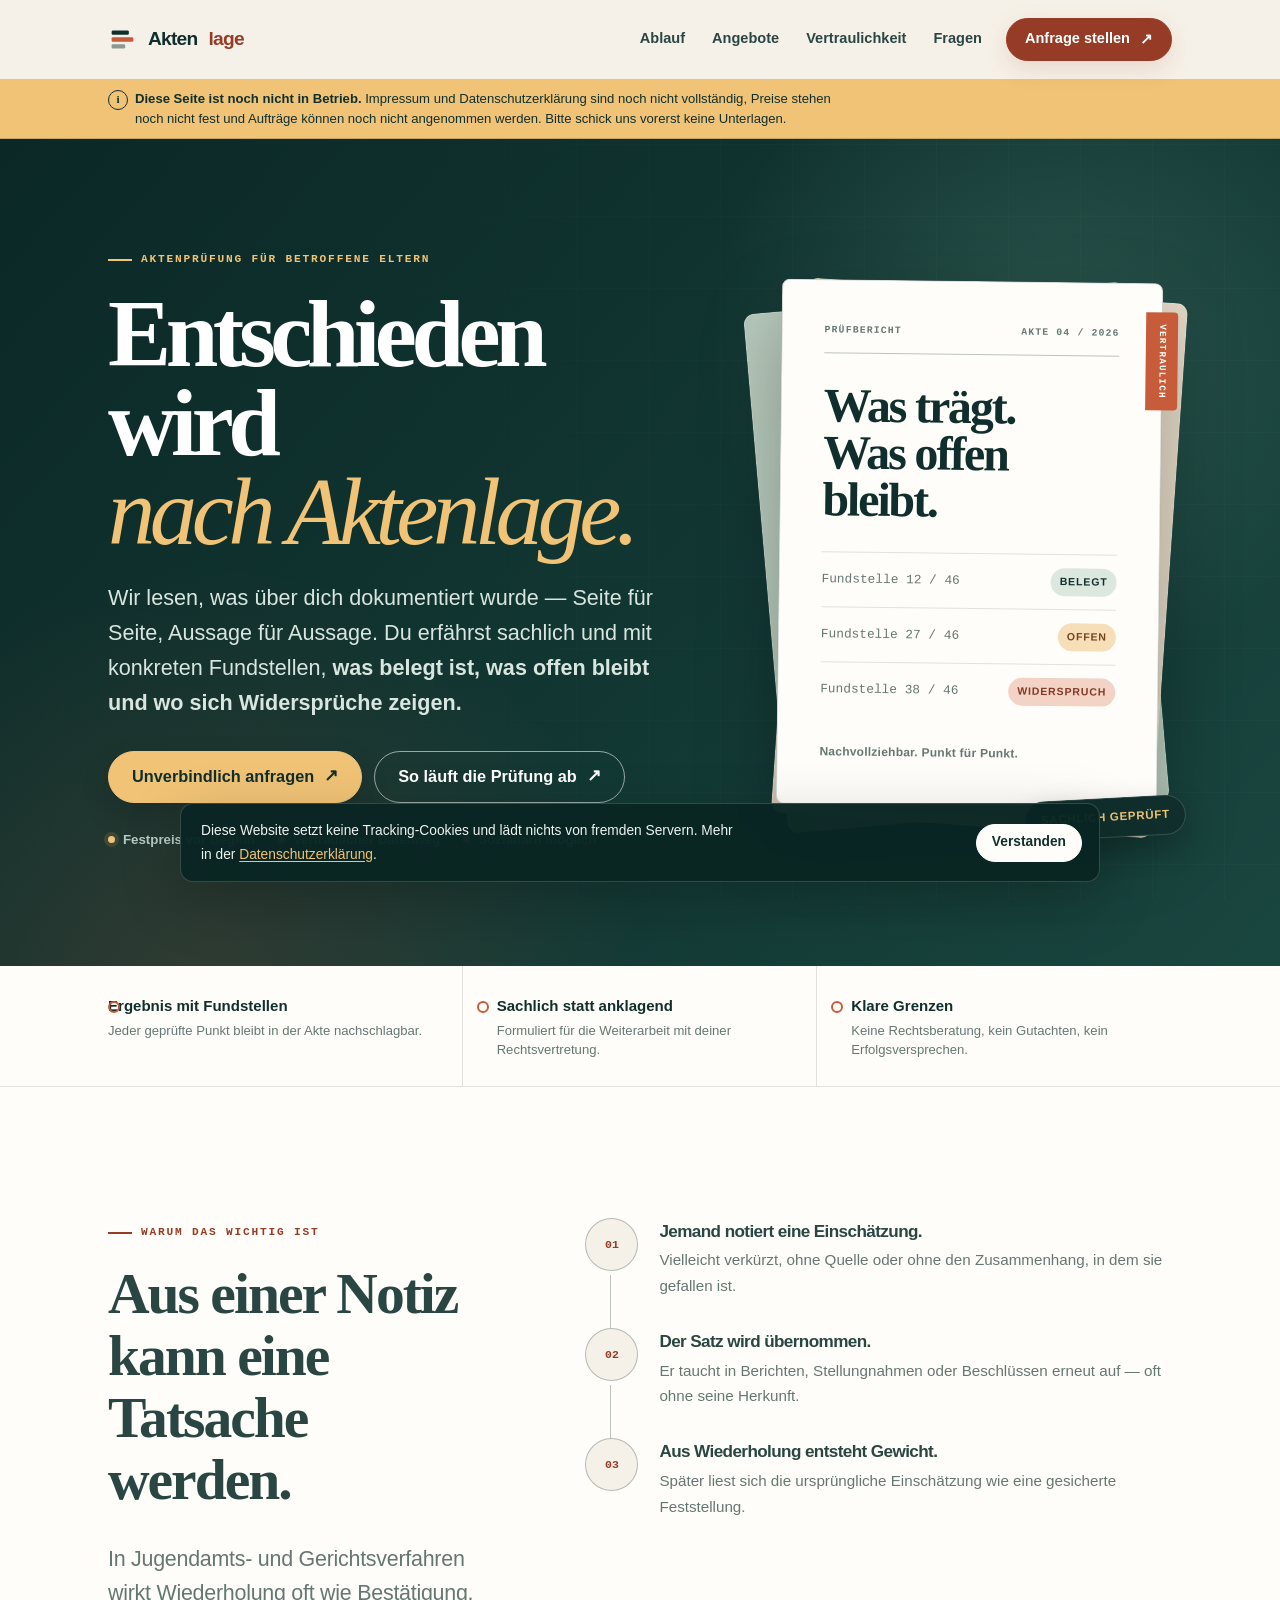
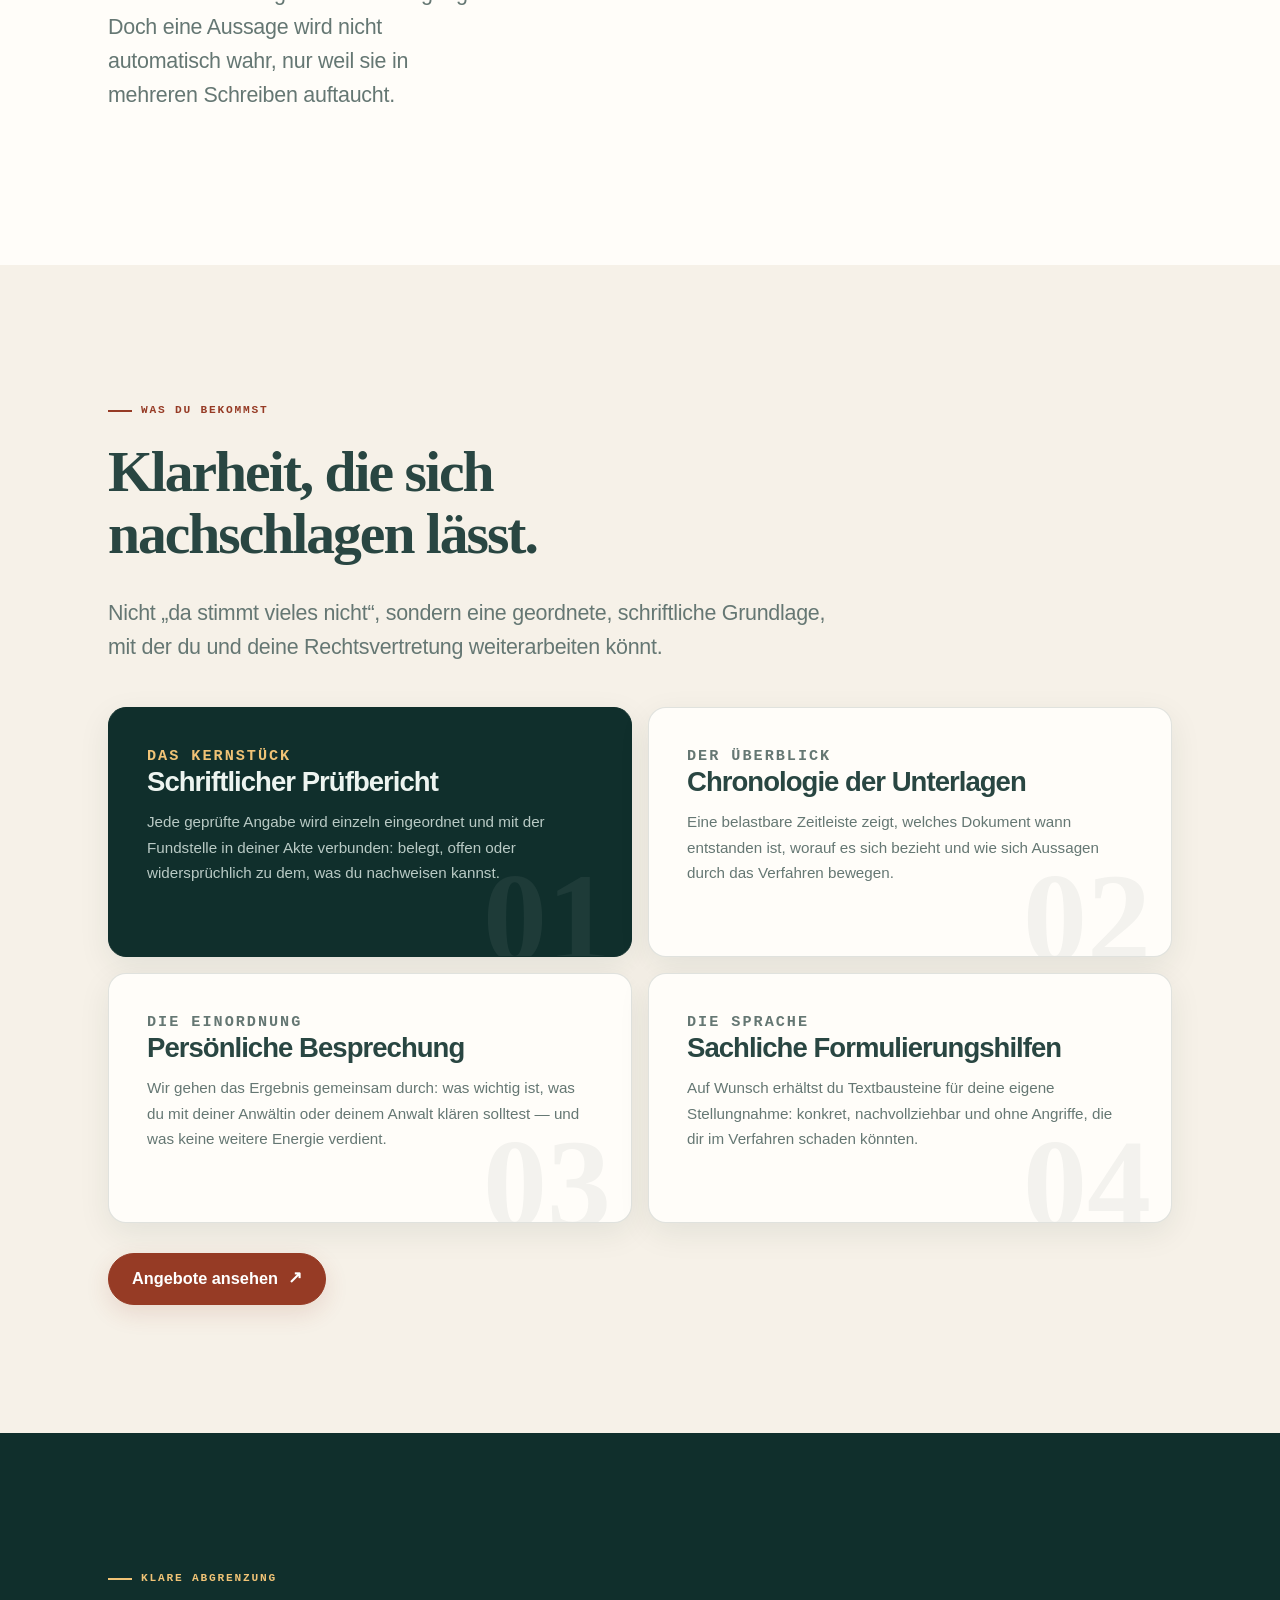
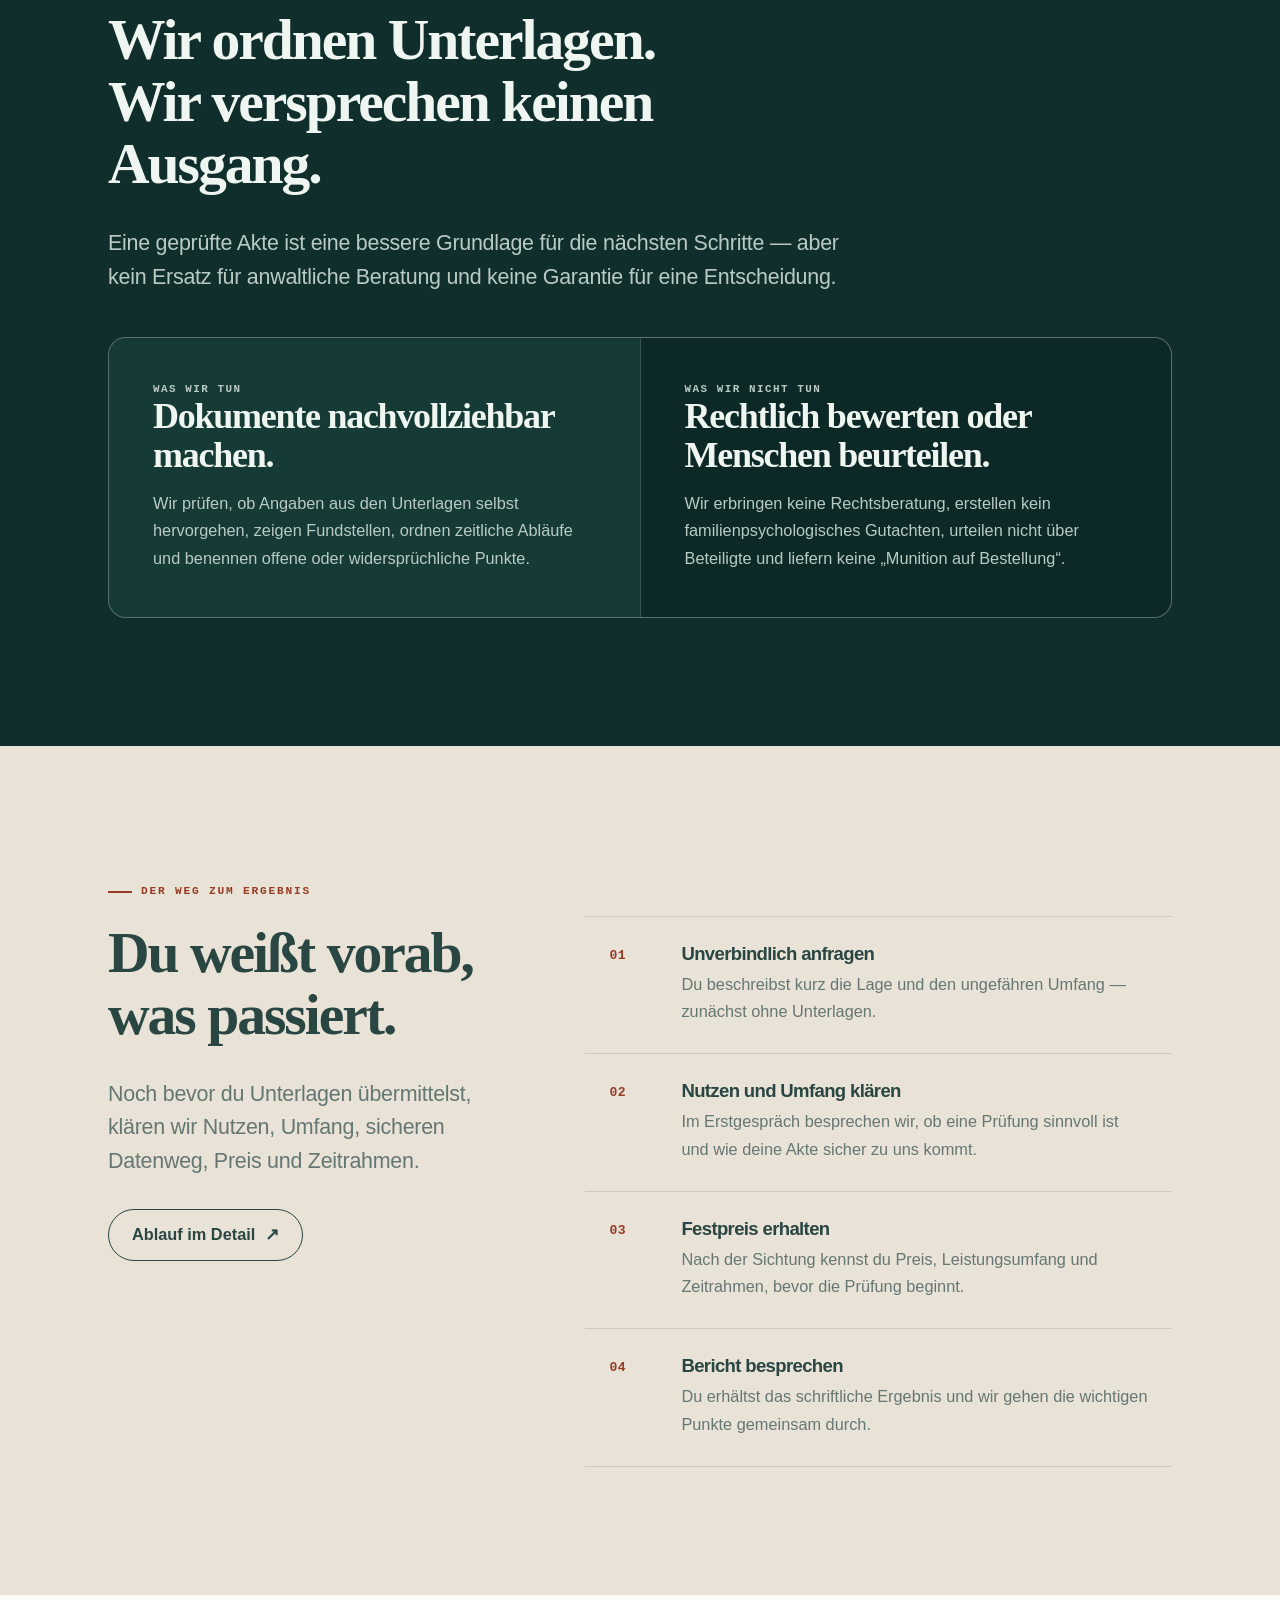
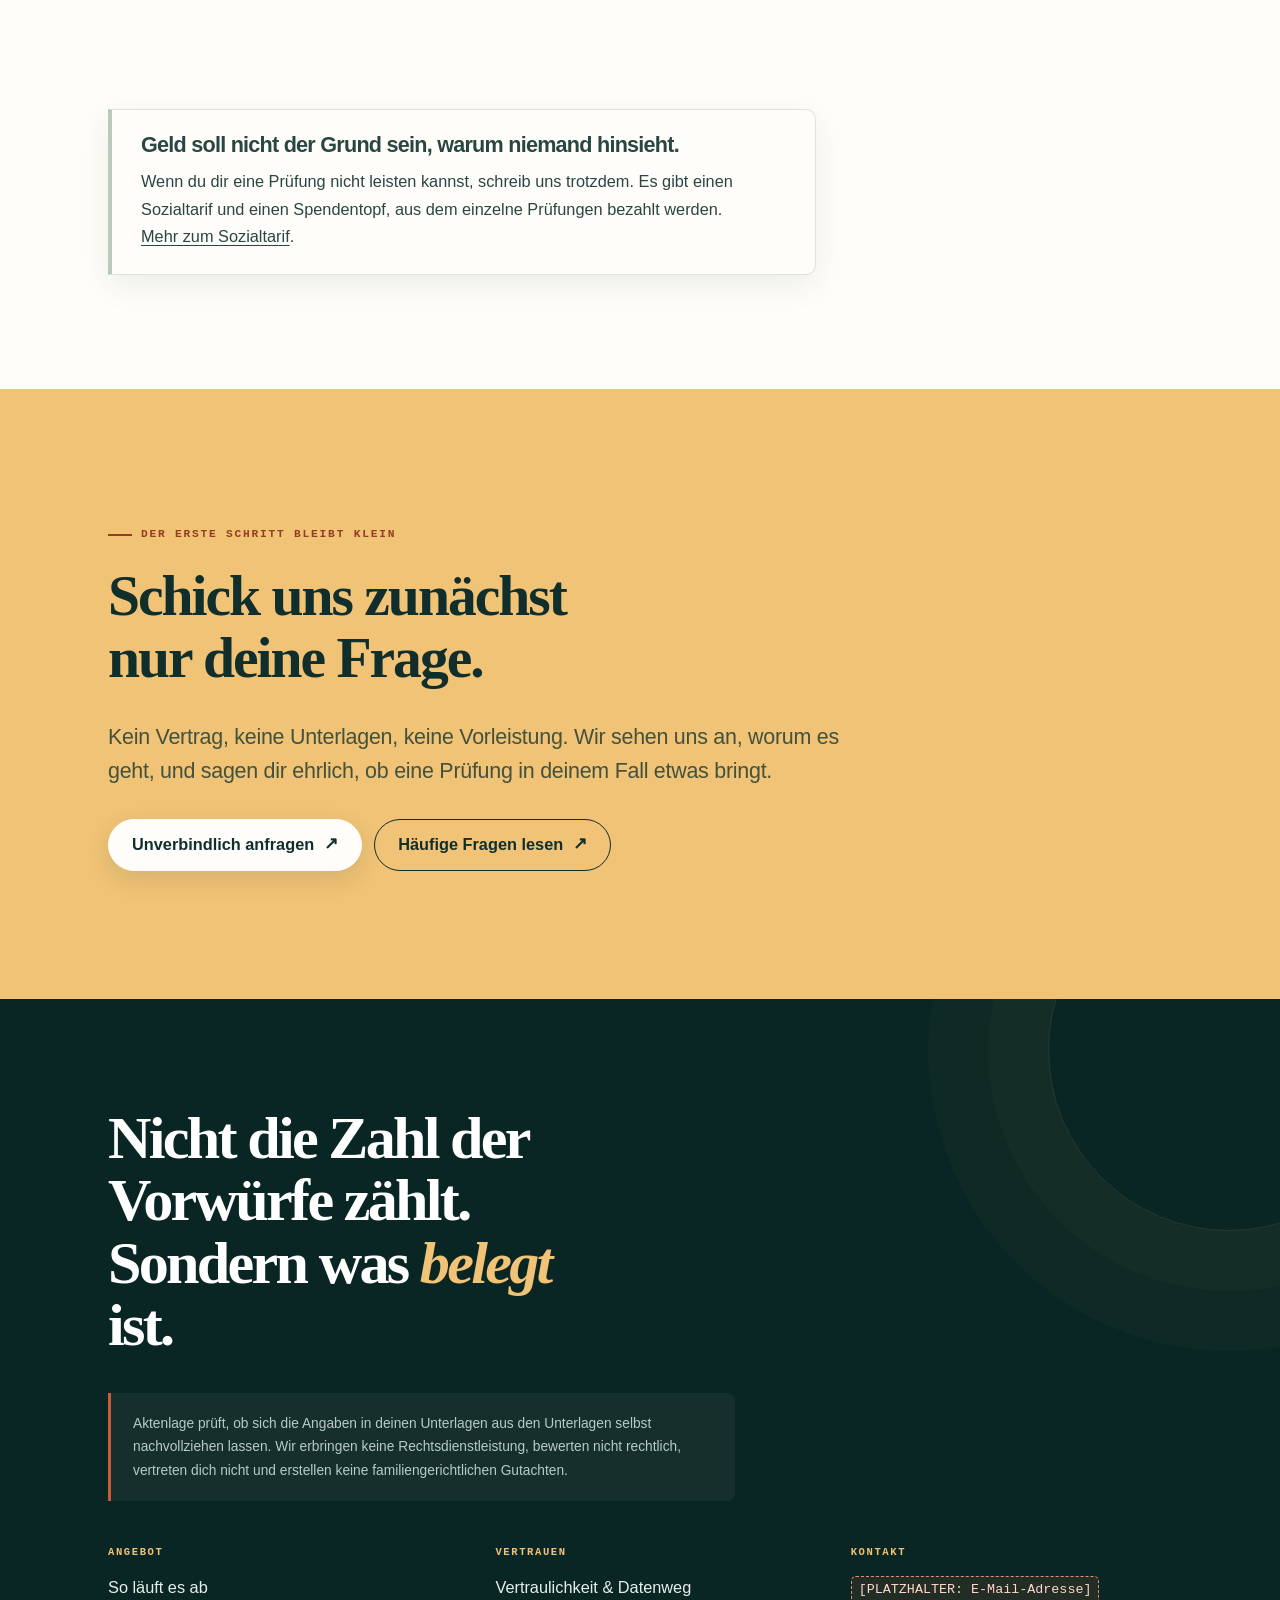
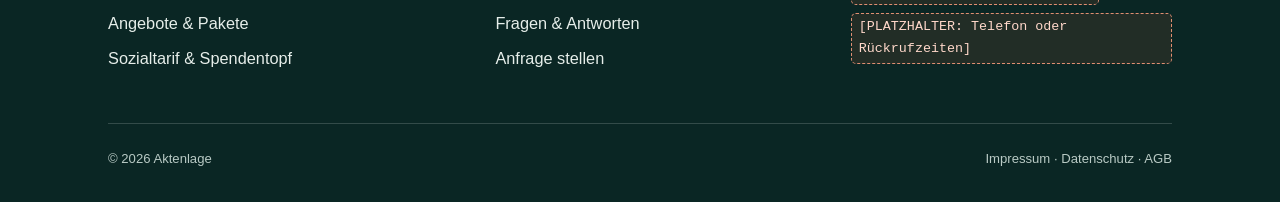
==== commit f9376cf0: "Website mit neuer Dramaturgie und Gestaltung überarbeiten" ====
--- a/index.html
+++ b/index.html
@@ -3,9 +3,10 @@
 <head>
   <meta charset="UTF-8" />
   <meta name="viewport" content="width=device-width, initial-scale=1.0" />
-  <title>Aktenlage — deine Akte prüfen lassen</title>
-  <meta name="description" content="Aktenlage prüft die Unterlagen betroffener Eltern aus Jugendamts- und Familiengerichtsverfahren: Was steht wirklich drin, was ist belegt, was fehlt. Schriftlicher Prüfbericht, Besprechung, Formulierungsvorlagen." />
-  
+  <title>Aktenlage — Klarheit in deiner Jugendamts- und Gerichtsakte</title>
+  <meta name="description" content="Aktenlage prüft Unterlagen aus Jugendamts- und Familiengerichtsverfahren: Was steht wirklich drin, was ist belegt, was fehlt? Du erhältst einen sachlichen Prüfbericht mit Fundstellen." />
+  <meta name="theme-color" content="#102f2c" />
+
   <!-- VORSCHAU: bis Impressum und Datenschutz vollständig sind. Vor dem Livegang entfernen. -->
   <meta name="robots" content="noindex, nofollow" />
   <link rel="icon" href="favicon.svg" type="image/svg+xml" />
@@ -18,9 +19,9 @@
     <div class="container header__inner">
       <a class="logo" href="index.html" aria-label="Aktenlage — zur Startseite">
         <svg viewBox="0 0 32 32" aria-hidden="true" focusable="false">
-          <rect x="4" y="6" width="19" height="4.8" rx="1.4" fill="#17181a"/>
-          <rect x="4" y="13.6" width="24" height="4.8" rx="1.4" fill="#c8471c"/>
-          <rect x="4" y="21.2" width="15" height="4.8" rx="1.4" fill="#17181a" opacity=".45"/>
+          <rect x="4" y="6" width="19" height="4.8" rx="1.4" fill="#102f2c"/>
+          <rect x="4" y="13.6" width="24" height="4.8" rx="1.4" fill="#c65c3a"/>
+          <rect x="4" y="21.2" width="15" height="4.8" rx="1.4" fill="#102f2c" opacity=".46"/>
         </svg>
         Akten<span>lage</span>
       </a>
@@ -36,7 +37,6 @@
   </header>
 
   <main id="inhalt">
-
     <!-- VORSCHAU: bis Impressum und Datenschutz vollständig sind. Vor dem Livegang entfernen. -->
     <div class="vorschau" role="status">
       <div class="container">
@@ -45,163 +45,214 @@
         Aufträge können noch nicht angenommen werden. Bitte schick uns vorerst keine Unterlagen.</p>
       </div>
     </div>
-    <section class="sec sec--papier hero">
-      <div class="container">
-        <div class="hero__grid">
-          <div>
-            <p class="reiter" data-reveal>Aktenprüfung für betroffene Eltern</p>
-            <h1 data-reveal>Entschieden wird nach Aktenlage.</h1>
-            <p class="gross hero__sub" data-reveal>Also sollte jemand die Akte gelesen haben.
-            Wir gehen deine Unterlagen durch — <span class="mark">Seite für Seite, Aussage für Aussage</span> —
-            und sagen dir schriftlich, was davon belegt ist und was nicht.</p>
-            <div class="btn-zeile" data-reveal>
-              <a class="btn" href="anfrage.html">Anfrage stellen</a>
-              <a class="btn btn--outline" href="ablauf.html">So läuft es ab</a>
+
+    <section class="hero">
+      <div class="container hero__grid">
+        <div class="hero__copy">
+          <p class="reiter" data-reveal>Aktenprüfung für betroffene Eltern</p>
+          <h1 data-reveal>Entschieden wird <span>nach Aktenlage.</span></h1>
+          <p class="hero__sub" data-reveal>Wir lesen, was über dich dokumentiert wurde — Seite für
+          Seite, Aussage für Aussage. Du erfährst sachlich und mit konkreten Fundstellen,
+          <strong>was belegt ist, was offen bleibt und wo sich Widersprüche zeigen.</strong></p>
+          <div class="btn-zeile" data-reveal>
+            <a class="btn" href="anfrage.html">Unverbindlich anfragen</a>
+            <a class="btn btn--outline" href="ablauf.html">So läuft die Prüfung ab</a>
+          </div>
+          <ul class="hero__facts" role="list" data-reveal>
+            <li>Festpreis vor Beginn</li>
+            <li>Vertraulicher Datenweg</li>
+            <li>Sozialtarif möglich</li>
+          </ul>
+        </div>
+
+        <div class="hero__bild" data-reveal>
+          <div class="casefile-wrap">
+            <div class="casefile" role="img" aria-label="Abstrakte Darstellung eines Prüfberichts mit Fundstellen und den Einordnungen belegt, offen und widersprüchlich">
+              <div class="casefile__meta">
+                <span>Prüfbericht</span>
+                <span>Akte 04 / 2026</span>
+              </div>
+              <p class="casefile__title">Was trägt. Was offen bleibt.</p>
+              <div class="casefile__finding">
+                <span>Fundstelle 12 / 46</span>
+                <strong>belegt</strong>
+              </div>
+              <div class="casefile__finding casefile__finding--offen">
+                <span>Fundstelle 27 / 46</span>
+                <strong>offen</strong>
+              </div>
+              <div class="casefile__finding casefile__finding--widerspruch">
+                <span>Fundstelle 38 / 46</span>
+                <strong>Widerspruch</strong>
+              </div>
+              <p class="casefile__foot">Nachvollziehbar. Punkt für Punkt.</p>
             </div>
-            <p class="klein" data-reveal style="margin-top:20px">Erstgespräch vorab · Festpreis vor Beginn ·
-            Sozialtarif möglich</p>
-          </div>
-          <div class="hero__bild" data-reveal>
-            <div class="aktenblatt" role="img" aria-label="Stilisierter Aktenstapel mit markierten Zeilen">
-              <i></i><i></i><i></i>
-              <b></b><b></b>
-            </div>
-          </div>
-        </div>
-      </div>
-    </section>
+            <span class="casefile__stamp" aria-hidden="true">Sachlich geprüft</span>
+          </div>
+        </div>
+      </div>
+    </section>
+
+    <aside class="proofbar" aria-label="Grundsätze unserer Arbeit">
+      <div class="container proofbar__grid">
+        <div class="proofbar__item">
+          <strong>Ergebnis mit Fundstellen</strong>
+          <span>Jeder geprüfte Punkt bleibt in der Akte nachschlagbar.</span>
+        </div>
+        <div class="proofbar__item">
+          <strong>Sachlich statt anklagend</strong>
+          <span>Formuliert für die Weiterarbeit mit deiner Rechtsvertretung.</span>
+        </div>
+        <div class="proofbar__item">
+          <strong>Klare Grenzen</strong>
+          <span>Keine Rechtsberatung, kein Gutachten, kein Erfolgsversprechen.</span>
+        </div>
+      </div>
+    </aside>
 
     <section class="sec sec--karte">
-      <div class="container">
-        <p class="reiter" data-reveal>Das Problem</p>
-        <h2 data-reveal>Ein Satz auf Seite 40 kann dein Verfahren tragen.</h2>
-        <p class="gross" data-reveal>In Jugendamts- und Gerichtsverfahren wird über Papier entschieden.
-        Was einmal in den Unterlagen steht, wird gelesen, zitiert und weitergereicht — und wirkt dabei
-        mit jedem Schritt sicherer, als es beim ersten Mal war.</p>
-
-        <div class="raster" data-reveal>
-          <div class="karte">
-            <h3>Aus einer Notiz wird eine Feststellung</h3>
-            <p>Etwas, das jemand einmal notiert hat, taucht später in weiteren Schreiben wieder auf.
-            Dort steht es dann ohne Einschränkung — und liest sich wie festgestellt.</p>
-          </div>
-          <div class="karte karte--signal">
-            <h3>Papier schlägt Erinnerung</h3>
-            <p>Du weißt genau, wie es war. In der Akte steht etwas anderes. Im Verfahren zählt zunächst,
-            was dokumentiert ist — nicht, woran du dich erinnerst.</p>
-          </div>
-          <div class="karte">
-            <h3>Niemand liest das für dich</h3>
-            <p>Anwältinnen und Anwälte arbeiten am Recht und an Fristen. Hunderte Seiten inhaltlich
-            durchzuarbeiten ist selten Teil des Mandats — und wird selten dafür bezahlt.</p>
-          </div>
-        </div>
+      <div class="container intro-grid">
+        <div data-reveal>
+          <p class="reiter">Warum das wichtig ist</p>
+          <h2>Aus einer Notiz kann eine Tatsache werden.</h2>
+          <p class="gross">In Jugendamts- und Gerichtsverfahren wirkt Wiederholung oft wie
+          Bestätigung. Doch eine Aussage wird nicht automatisch wahr, nur weil sie in mehreren
+          Schreiben auftaucht.</p>
+        </div>
+
+        <ol class="story-flow" data-reveal>
+          <li>
+            <h3>Jemand notiert eine Einschätzung.</h3>
+            <p>Vielleicht verkürzt, ohne Quelle oder ohne den Zusammenhang, in dem sie gefallen ist.</p>
+          </li>
+          <li>
+            <h3>Der Satz wird übernommen.</h3>
+            <p>Er taucht in Berichten, Stellungnahmen oder Beschlüssen erneut auf — oft ohne seine Herkunft.</p>
+          </li>
+          <li>
+            <h3>Aus Wiederholung entsteht Gewicht.</h3>
+            <p>Später liest sich die ursprüngliche Einschätzung wie eine gesicherte Feststellung.</p>
+          </li>
+        </ol>
       </div>
     </section>
 
     <section class="sec sec--papier">
       <div class="container">
         <p class="reiter" data-reveal>Was du bekommst</p>
-        <h2 data-reveal>Ein Ergebnis, mit dem dein Anwalt arbeiten kann.</h2>
-        <p class="gross" data-reveal>Nicht „da stimmt vieles nicht", sondern eine schriftliche Übersicht,
-        die zu jeder geprüften Angabe die Fundstelle in deiner Akte nennt.</p>
-
-        <div class="raster raster--2" data-reveal>
-          <div class="karte karte--signal">
+        <h2 data-reveal>Klarheit, die sich nachschlagen lässt.</h2>
+        <p class="gross" data-reveal>Nicht „da stimmt vieles nicht“, sondern eine geordnete,
+        schriftliche Grundlage, mit der du und deine Rechtsvertretung weiterarbeiten könnt.</p>
+
+        <div class="result-grid">
+          <article class="result-card result-card--featured" data-nr="01" data-reveal>
+            <p class="result-card__tag">Das Kernstück</p>
             <h3>Schriftlicher Prüfbericht</h3>
-            <p>Das Kernstück. Jede geprüfte Angabe steht einzeln, mit Seitenangabe, und du siehst,
-            wie es um den Beleg dazu steht — belegt, offen oder widersprüchlich zu dem, was du
-            nachweisen kannst. Sachlich formuliert, damit man ihn weitergeben kann.</p>
-          </div>
-          <div class="karte">
-            <h3>Chronologie deiner Unterlagen</h3>
-            <p>Eine Zeitleiste über alles, was du hast: welches Dokument wann entstanden ist und
-            worauf es sich bezieht. Klingt unspektakulär, ordnet aber oft zum ersten Mal das
-            ganze Verfahren.</p>
-          </div>
-          <div class="karte">
-            <h3>Besprechung</h3>
-            <p>Wir gehen den Bericht mit dir durch: was davon wichtig ist, was in deine
-            Stellungnahme gehört, was zu deinem Anwalt oder deiner Anwältin muss — und was du
-            besser auf sich beruhen lässt.</p>
-          </div>
-          <div class="karte">
-            <h3>Formulierungsvorlagen</h3>
-            <p>Sachliche Textbausteine für deine eigene Stellungnahme, aufgebaut auf den geprüften
-            Punkten. Keine Vorwürfe, keine Empörung — die schaden im Verfahren mehr, als sie nützen.</p>
-          </div>
+            <p>Jede geprüfte Angabe wird einzeln eingeordnet und mit der Fundstelle in deiner Akte
+            verbunden: belegt, offen oder widersprüchlich zu dem, was du nachweisen kannst.</p>
+          </article>
+          <article class="result-card" data-nr="02" data-reveal>
+            <p class="result-card__tag">Der Überblick</p>
+            <h3>Chronologie der Unterlagen</h3>
+            <p>Eine belastbare Zeitleiste zeigt, welches Dokument wann entstanden ist, worauf es
+            sich bezieht und wie sich Aussagen durch das Verfahren bewegen.</p>
+          </article>
+          <article class="result-card" data-nr="03" data-reveal>
+            <p class="result-card__tag">Die Einordnung</p>
+            <h3>Persönliche Besprechung</h3>
+            <p>Wir gehen das Ergebnis gemeinsam durch: was wichtig ist, was du mit deiner Anwältin
+            oder deinem Anwalt klären solltest — und was keine weitere Energie verdient.</p>
+          </article>
+          <article class="result-card" data-nr="04" data-reveal>
+            <p class="result-card__tag">Die Sprache</p>
+            <h3>Sachliche Formulierungshilfen</h3>
+            <p>Auf Wunsch erhältst du Textbausteine für deine eigene Stellungnahme: konkret,
+            nachvollziehbar und ohne Angriffe, die dir im Verfahren schaden könnten.</p>
+          </article>
         </div>
 
         <div class="btn-zeile" data-reveal>
-          <a class="btn" href="angebote.html">Angebote und Pakete ansehen</a>
+          <a class="btn" href="angebote.html">Angebote ansehen</a>
         </div>
       </div>
     </section>
 
     <section class="sec sec--tinte">
       <div class="container">
-        <p class="reiter" data-reveal>Ehrlich gesagt</p>
-        <h2 data-reveal>Was Aktenlage nicht ist.</h2>
-        <p class="gross" data-reveal>Damit du nicht etwas erwartest, das wir nicht liefern:</p>
-        <ul class="minus" data-reveal>
-          <li><strong>Keine Rechtsberatung.</strong> Wir sagen dir nicht, welche Anträge du stellen sollst
-          oder wie deine Aussichten stehen. Das darf und soll eine Anwältin oder ein Anwalt.</li>
-          <li><strong>Kein Gutachten.</strong> Wir erstellen keine familienpsychologischen Gutachten und
-          begutachten weder dich noch dein Kind.</li>
-          <li><strong>Kein Versprechen auf einen Ausgang.</strong> Eine geprüfte Akte ist eine bessere
-          Grundlage — keine Garantie.</li>
-          <li><strong>Kein Urteil über Menschen.</strong> Wir stellen nicht fest, dass jemand gelogen hat.
-          Wir stellen fest, was sich aus den Unterlagen nachvollziehen lässt und was nicht.</li>
-          <li><strong>Auch ein unauffälliges Ergebnis ist ein Ergebnis.</strong> Wenn deine Akte
-          weitgehend sauber belegt ist, sagen wir dir das — und du weißt, woran du bist.</li>
-        </ul>
+        <p class="reiter" data-reveal>Klare Abgrenzung</p>
+        <h2 data-reveal>Wir ordnen Unterlagen. Wir versprechen keinen Ausgang.</h2>
+        <p class="gross" data-reveal>Eine geprüfte Akte ist eine bessere Grundlage für die nächsten
+        Schritte — aber kein Ersatz für anwaltliche Beratung und keine Garantie für eine Entscheidung.</p>
+
+        <div class="scope-grid" data-reveal>
+          <div class="scope-panel">
+            <p class="scope-panel__label">Was wir tun</p>
+            <h3>Dokumente nachvollziehbar machen.</h3>
+            <p>Wir prüfen, ob Angaben aus den Unterlagen selbst hervorgehen, zeigen Fundstellen,
+            ordnen zeitliche Abläufe und benennen offene oder widersprüchliche Punkte.</p>
+          </div>
+          <div class="scope-panel scope-panel--muted">
+            <p class="scope-panel__label">Was wir nicht tun</p>
+            <h3>Rechtlich bewerten oder Menschen beurteilen.</h3>
+            <p>Wir erbringen keine Rechtsberatung, erstellen kein familienpsychologisches Gutachten,
+            urteilen nicht über Beteiligte und liefern keine „Munition auf Bestellung“.</p>
+          </div>
+        </div>
       </div>
     </section>
 
     <section class="sec sec--papier2">
-      <div class="container">
-        <p class="reiter" data-reveal>In drei Schritten</p>
-        <h2 data-reveal>Vom ersten Satz bis zum Bericht.</h2>
+      <div class="container intro-grid">
+        <div data-reveal>
+          <p class="reiter">Der Weg zum Ergebnis</p>
+          <h2>Du weißt vorab, was passiert.</h2>
+          <p class="gross">Noch bevor du Unterlagen übermittelst, klären wir Nutzen, Umfang,
+          sicheren Datenweg, Preis und Zeitrahmen.</p>
+          <div class="btn-zeile">
+            <a class="btn btn--outline" href="ablauf.html">Ablauf im Detail</a>
+          </div>
+        </div>
         <ol class="schritte" data-reveal>
           <li>
-            <h3>Du schreibst uns</h3>
-            <p>Kurz, worum es geht und wie viel Papier ungefähr da ist. Noch keine Unterlagen schicken.</p>
-          </li>
-          <li>
-            <h3>Erstgespräch und Sichtung</h3>
-            <p>Wir klären den Umfang, den sicheren Weg für deine Unterlagen — und ob eine Prüfung
-            in deinem Fall überhaupt sinnvoll ist. Danach bekommst du einen Festpreis.</p>
-          </li>
-          <li>
-            <h3>Prüfung, Bericht, Besprechung</h3>
-            <p>Wir arbeiten die Unterlagen durch und gehen das Ergebnis anschließend mit dir durch.</p>
+            <h3>Unverbindlich anfragen</h3>
+            <p>Du beschreibst kurz die Lage und den ungefähren Umfang — zunächst ohne Unterlagen.</p>
+          </li>
+          <li>
+            <h3>Nutzen und Umfang klären</h3>
+            <p>Im Erstgespräch besprechen wir, ob eine Prüfung sinnvoll ist und wie deine Akte sicher zu uns kommt.</p>
+          </li>
+          <li>
+            <h3>Festpreis erhalten</h3>
+            <p>Nach der Sichtung kennst du Preis, Leistungsumfang und Zeitrahmen, bevor die Prüfung beginnt.</p>
+          </li>
+          <li>
+            <h3>Bericht besprechen</h3>
+            <p>Du erhältst das schriftliche Ergebnis und wir gehen die wichtigen Punkte gemeinsam durch.</p>
           </li>
         </ol>
-        <div class="btn-zeile" data-reveal>
-          <a class="btn btn--outline" href="ablauf.html">Ausführlicher Ablauf</a>
-        </div>
       </div>
     </section>
 
     <section class="sec sec--karte sec--kompakt">
       <div class="container">
         <div class="hinweis hinweis--ruhig" data-reveal>
-          <h3 style="margin-top:0">Geld darf nicht der Grund sein, warum niemand hinsieht.</h3>
+          <h3 style="margin-top:0">Geld soll nicht der Grund sein, warum niemand hinsieht.</h3>
           <p>Wenn du dir eine Prüfung nicht leisten kannst, schreib uns trotzdem. Es gibt einen
           Sozialtarif und einen Spendentopf, aus dem einzelne Prüfungen bezahlt werden.
-          <a href="sozialtarif.html">Wie das läuft</a>.</p>
-        </div>
-      </div>
-    </section>
+          <a href="sozialtarif.html">Mehr zum Sozialtarif</a>.</p>
+        </div>
+      </div>
+    </section>
+
     <section class="sec sec--signal">
       <div class="container">
-        <p class="reiter" data-reveal>Nächster Schritt</p>
-        <h2 data-reveal>Schick uns erst einmal nur deine Frage.</h2>
-        <p class="gross" data-reveal>Kein Vertrag, keine Unterlagen, keine Vorleistung. Wir sehen uns an,
-        worum es geht, und sagen dir ehrlich, ob eine Prüfung in deinem Fall überhaupt etwas bringt.</p>
+        <p class="reiter" data-reveal>Der erste Schritt bleibt klein</p>
+        <h2 data-reveal>Schick uns zunächst nur deine Frage.</h2>
+        <p class="gross" data-reveal>Kein Vertrag, keine Unterlagen, keine Vorleistung. Wir sehen uns
+        an, worum es geht, und sagen dir ehrlich, ob eine Prüfung in deinem Fall etwas bringt.</p>
         <div class="btn-zeile" data-reveal>
-          <a class="btn btn--hell" href="anfrage.html">Anfrage stellen</a>
-          <a class="btn btn--outline" href="ablauf.html">Erst den Ablauf ansehen</a>
+          <a class="btn btn--hell" href="anfrage.html">Unverbindlich anfragen</a>
+          <a class="btn btn--outline" href="fragen.html">Häufige Fragen lesen</a>
         </div>
       </div>
     </section>
--- a/css/styles.css
+++ b/css/styles.css
@@ -1,50 +1,60 @@
-/* =========================================================================
-   Aktenlage — Designsystem
-   Bildwelt: Papier & Marker. Warmes Papierweiß, Anthrazit als Tinte,
-   ein einziger Signalton, Karteireiter als wiederkehrendes Element.
-   Ein Stylesheet für alle Seiten. Keine Webfonts, keine Fremd-Ressourcen.
-   ========================================================================= */
+/* ==========================================================================
+   Aktenlage — Designsystem 2026
+   Ruhige Autorität, klare Hierarchie, nachvollziehbare Ergebnisse.
+   Keine Webfonts und keine externen Ressourcen.
+   ========================================================================== */
 
 :root {
-  --papier: #faf7f2;
-  --papier-2: #f2ece2;
-  --karte: #ffffff;
-
-  --tinte: #17181a;
-  --tinte-2: #2c2e33;
-  --grau: #63615c;
-  --grau-invers: #b6b2ab;
-
-  --signal: #c8471c;
-  --signal-dunkel: #a3390f;
-  --marker: #ffe08a;
-
-  --linie: rgba(23, 24, 26, 0.13);
-  --linie-stark: rgba(23, 24, 26, 0.26);
-  --linie-invers: rgba(255, 255, 255, 0.16);
-
-  --font-text: system-ui, -apple-system, "Segoe UI", Roboto, Helvetica, Arial,
-    sans-serif;
+  --papier: #f6f1e8;
+  --papier-2: #e9e2d7;
+  --karte: #fffdf9;
+  --salbei: #dce8df;
+  --salbei-2: #b7cbbb;
+
+  --tinte: #102f2c;
+  --tinte-2: #294642;
+  --tinte-3: #3f5b57;
+  --grau: #657773;
+  --grau-invers: #b9cac5;
+
+  --signal: #c65c3a;
+  --signal-dunkel: #963b25;
+  --signal-hell: #f2d3c5;
+  --marker: #f0c376;
+
+  --linie: rgba(16, 47, 44, 0.13);
+  --linie-stark: rgba(16, 47, 44, 0.28);
+  --linie-invers: rgba(255, 255, 255, 0.17);
+
+  --font-text: Inter, ui-sans-serif, -apple-system, BlinkMacSystemFont, "Segoe UI",
+    Helvetica, Arial, sans-serif;
+  --font-display: "Iowan Old Style", "Palatino Linotype", "Book Antiqua", Palatino,
+    Georgia, serif;
   --font-mono: ui-monospace, SFMono-Regular, "SF Mono", Menlo, Consolas,
     "Liberation Mono", monospace;
 
-  --max: 1080px;
-  --pad: clamp(20px, 5vw, 48px);
-  --radius: 4px;
-  --header-h: 68px;
+  --max: 1180px;
+  --max-text: 760px;
+  --pad: clamp(20px, 4.6vw, 58px);
+  --radius: 18px;
+  --radius-klein: 10px;
+  --header-h: 78px;
+  --schatten: 0 24px 70px rgba(16, 47, 44, 0.11);
+  --schatten-klein: 0 10px 32px rgba(16, 47, 44, 0.08);
 }
 
 * { box-sizing: border-box; }
 
-html { scroll-behavior: smooth; }
-@media (prefers-reduced-motion: reduce) {
-  html { scroll-behavior: auto; }
+html {
+  scroll-behavior: smooth;
+  scroll-padding-top: calc(var(--header-h) + 20px);
 }
 
 body {
   margin: 0;
+  min-width: 320px;
   font-family: var(--font-text);
-  font-size: 1.05rem;
+  font-size: 1.02rem;
   line-height: 1.7;
   color: var(--tinte-2);
   background: var(--papier);
@@ -53,8 +63,14 @@
   overflow-x: hidden;
 }
 
-img { max-width: 100%; display: block; }
-a { color: inherit; }
+::selection {
+  color: var(--tinte);
+  background: var(--marker);
+}
+
+img { display: block; max-width: 100%; }
+a { color: inherit; text-underline-offset: 0.18em; }
+button, input, select, textarea { font: inherit; }
 
 .container {
   width: 100%;
@@ -63,35 +79,58 @@
   padding-inline: var(--pad);
 }
 
-.container--schmal { max-width: 760px; }
-
-/* ---------- Sprunglink ---------------------------------------------------- */
+.container--schmal { max-width: 820px; }
+
+.visually-hidden {
+  position: absolute !important;
+  width: 1px !important;
+  height: 1px !important;
+  padding: 0 !important;
+  margin: -1px !important;
+  overflow: hidden !important;
+  clip: rect(0, 0, 0, 0) !important;
+  white-space: nowrap !important;
+  border: 0 !important;
+}
+
+/* ---------- Tastatur & Sprunglink --------------------------------------- */
 
 .skip-link {
-  position: absolute;
-  left: -9999px;
-  top: 0;
-  z-index: 200;
-  background: var(--tinte);
-  color: var(--papier);
-  padding: 12px 18px;
-}
-.skip-link:focus { left: 0; }
+  position: fixed;
+  left: 16px;
+  top: -100px;
+  z-index: 300;
+  background: var(--marker);
+  color: var(--tinte);
+  padding: 11px 17px;
+  border-radius: 0 0 8px 8px;
+  font-weight: 800;
+}
+
+.skip-link:focus { top: 0; }
 
 :focus-visible {
-  outline: 3px solid var(--signal);
-  outline-offset: 3px;
-}
-
-/* ---------- Kopfzeile ----------------------------------------------------- */
+  outline: 3px solid var(--marker);
+  outline-offset: 4px;
+}
+
+/* ---------- Kopfzeile --------------------------------------------------- */
 
 .header {
   position: sticky;
   top: 0;
-  z-index: 60;
-  background: rgba(250, 247, 242, 0.94);
-  backdrop-filter: blur(8px);
-  border-bottom: 1px solid var(--linie);
+  z-index: 100;
+  color: var(--tinte);
+  background: rgba(246, 241, 232, 0.91);
+  border-bottom: 1px solid transparent;
+  backdrop-filter: blur(18px) saturate(1.3);
+  -webkit-backdrop-filter: blur(18px) saturate(1.3);
+  transition: min-height 180ms ease, border-color 180ms ease, box-shadow 180ms ease;
+}
+
+.header.is-scrolled {
+  border-color: var(--linie);
+  box-shadow: 0 8px 30px rgba(16, 47, 44, 0.06);
 }
 
 .header__inner {
@@ -99,698 +138,1187 @@
   display: flex;
   align-items: center;
   justify-content: space-between;
-  gap: 16px;
+  gap: 24px;
 }
 
 .logo {
   display: inline-flex;
   align-items: center;
-  gap: 10px;
+  gap: 11px;
+  color: var(--tinte);
+  font-size: 1.2rem;
+  font-weight: 850;
+  letter-spacing: -0.04em;
+  line-height: 1;
   text-decoration: none;
-  font-weight: 800;
-  font-size: 1.22rem;
-  letter-spacing: -0.025em;
-  color: var(--tinte);
   white-space: nowrap;
 }
-.logo span { color: var(--signal); }
-.logo svg { width: 26px; height: 26px; flex: none; }
+
+.logo span { color: var(--signal-dunkel); }
+.logo svg { width: 29px; height: 29px; flex: none; }
+.logo svg rect:nth-child(1) { fill: var(--tinte); }
+.logo svg rect:nth-child(2) { fill: var(--signal); }
+.logo svg rect:nth-child(3) { fill: var(--tinte); opacity: 0.46; }
 
 .nav {
   display: flex;
   align-items: center;
-  gap: 4px;
-}
+  gap: 3px;
+}
+
 .nav a {
+  position: relative;
+  padding: 10px 12px;
+  border-radius: 999px;
+  color: var(--tinte-2);
+  font-size: 0.91rem;
+  font-weight: 670;
+  line-height: 1.2;
   text-decoration: none;
-  font-size: 0.95rem;
-  font-weight: 500;
-  color: var(--tinte-2);
-  padding: 8px 11px;
-  border-radius: var(--radius);
-  border-bottom: 2px solid transparent;
-}
-.nav a:hover { background: var(--papier-2); }
-.nav a.aktiv {
-  border-bottom-color: var(--signal);
-  font-weight: 700;
-  color: var(--tinte);
-}
-.nav a.btn { border-bottom: 0; margin-left: 8px; }
-.nav a.btn:hover { background: var(--signal-dunkel); }
+  transition: color 160ms ease, background 160ms ease;
+}
+
+.nav a:not(.btn):hover,
+.nav a:not(.btn).aktiv {
+  color: var(--tinte);
+  background: rgba(16, 47, 44, 0.07);
+}
+
+.nav a.aktiv::after {
+  content: "";
+  position: absolute;
+  left: 50%;
+  bottom: 4px;
+  width: 4px;
+  height: 4px;
+  border-radius: 50%;
+  background: var(--signal);
+  transform: translateX(-50%);
+}
+
+.nav a.btn {
+  min-height: 43px;
+  margin-left: 9px;
+  padding: 10px 18px;
+  color: #fff;
+}
 
 .burger {
   display: none;
-  background: none;
+  width: 46px;
+  height: 46px;
+  padding: 0;
   border: 1px solid var(--linie-stark);
-  border-radius: var(--radius);
-  font-size: 1.3rem;
+  border-radius: 50%;
+  color: var(--tinte);
+  background: rgba(255, 253, 249, 0.6);
+  font-size: 1.2rem;
   line-height: 1;
-  padding: 8px 12px;
-  color: var(--tinte);
   cursor: pointer;
 }
 
-@media (max-width: 900px) {
-  .burger { display: block; }
+@media (max-width: 930px) {
+  .burger { display: grid; place-items: center; }
+
   .nav {
     position: absolute;
-    top: 100%;
-    left: 0;
-    right: 0;
+    top: calc(100% + 1px);
+    left: var(--pad);
+    right: var(--pad);
+    display: none;
+    align-items: stretch;
     flex-direction: column;
-    align-items: stretch;
-    gap: 0;
-    background: var(--papier);
-    border-bottom: 1px solid var(--linie);
-    box-shadow: 0 14px 30px rgba(23, 24, 26, 0.09);
-    padding: 8px var(--pad) 18px;
-    display: none;
+    gap: 2px;
+    padding: 12px;
+    background: var(--karte);
+    border: 1px solid var(--linie);
+    border-radius: 0 0 var(--radius) var(--radius);
+    box-shadow: var(--schatten);
   }
+
   .nav.offen { display: flex; }
-  .nav a { padding: 13px 4px; border-bottom: 1px solid var(--linie); border-radius: 0; }
-  .nav a.aktiv { border-bottom-color: var(--signal); }
-  .nav a.btn { margin: 14px 0 0; text-align: center; border-radius: var(--radius); }
-}
-
-/* ---------- Vorschau-Banner ----------------------------------------------
-   VORSCHAU: gehört zum Hinweis, dass die Seite noch nicht in Betrieb ist.
-   Zusammen mit den Bannern im HTML vor dem Livegang entfernen.
-   ------------------------------------------------------------------------ */
+  .nav a { padding: 13px 14px; border-radius: 9px; }
+  .nav a.aktiv::after { display: none; }
+  .nav a.btn { margin: 7px 0 0; text-align: center; }
+  body.menu-open { overflow: hidden; }
+}
+
+/* ---------- VORSCHAU: vor dem Livegang zusammen mit HTML-Bannern löschen */
 
 .vorschau {
+  position: relative;
+  z-index: 2;
+  color: var(--tinte);
   background: var(--marker);
-  color: var(--tinte);
-  border-bottom: 1px solid rgba(23, 24, 26, 0.2);
-  padding: 12px 0;
-}
+  border-bottom: 1px solid rgba(16, 47, 44, 0.2);
+  padding: 10px 0;
+}
+
 .vorschau p {
+  position: relative;
   margin: 0;
-  max-width: 80ch;
-  font-size: 0.94rem;
+  padding-left: 27px;
+  max-width: 100ch;
+  font-size: 0.82rem;
   line-height: 1.5;
 }
 
-/* ---------- Sektionen ----------------------------------------------------- */
-
-.sec { padding: clamp(56px, 9vh, 104px) 0; }
-.sec--kompakt { padding: clamp(38px, 6vh, 66px) 0; }
-
-.sec--papier { background: var(--papier); color: var(--tinte-2); --smuted: var(--grau); }
-.sec--papier2 { background: var(--papier-2); color: var(--tinte-2); --smuted: var(--grau); }
-.sec--karte { background: var(--karte); color: var(--tinte-2); --smuted: var(--grau); }
-.sec--tinte { background: var(--tinte); color: #f3f1ee; --smuted: var(--grau-invers); }
-.sec--signal { background: var(--signal); color: #fff; --smuted: #ffdfd3; }
-
-.sec--tinte a:not(.btn), .sec--signal a:not(.btn) { color: inherit; }
-
-/* ---------- Typografie ---------------------------------------------------- */
+.vorschau p::before {
+  content: "i";
+  position: absolute;
+  left: 0;
+  top: 0.08em;
+  display: grid;
+  place-items: center;
+  width: 18px;
+  height: 18px;
+  border: 1px solid currentColor;
+  border-radius: 50%;
+  font: 800 0.7rem/1 var(--font-display);
+}
+
+/* ---------- Sektionen --------------------------------------------------- */
+
+.sec {
+  position: relative;
+  padding: clamp(76px, 10vw, 132px) 0;
+}
+
+.sec--kompakt { padding: clamp(52px, 7vw, 82px) 0; }
+.sec--papier { color: var(--tinte-2); background: var(--papier); --smuted: var(--grau); }
+.sec--papier2 { color: var(--tinte-2); background: var(--papier-2); --smuted: var(--grau); }
+.sec--karte { color: var(--tinte-2); background: var(--karte); --smuted: var(--grau); }
+.sec--tinte { color: #eff5f1; background: var(--tinte); --smuted: var(--grau-invers); }
+.sec--signal { color: var(--tinte); background: var(--marker); --smuted: rgba(16, 47, 44, 0.74); }
+
+.sec--tinte a:not(.btn),
+.sec--signal a:not(.btn) { color: inherit; }
+
+main > .vorschau + .sec--papier.sec--kompakt {
+  overflow: hidden;
+  padding-block: clamp(72px, 9vw, 118px);
+  background:
+    radial-gradient(circle at 88% 15%, rgba(183, 203, 187, 0.75), transparent 30%),
+    linear-gradient(135deg, var(--papier) 0%, #f9f6f0 68%, var(--salbei) 100%);
+  border-bottom: 1px solid var(--linie);
+}
+
+main > .vorschau + .sec--papier.sec--kompakt::after {
+  content: "";
+  position: absolute;
+  width: min(30vw, 390px);
+  aspect-ratio: 1;
+  right: -8vw;
+  bottom: -70%;
+  border: 1px solid rgba(16, 47, 44, 0.12);
+  border-radius: 50%;
+  box-shadow: 0 0 0 42px rgba(16, 47, 44, 0.025), 0 0 0 84px rgba(16, 47, 44, 0.02);
+}
+
+/* ---------- Typografie -------------------------------------------------- */
 
 h1, h2, h3, h4 {
-  font-family: var(--font-text);
+  margin: 0 0 0.55em;
   color: inherit;
-  letter-spacing: -0.025em;
-  line-height: 1.12;
+  font-weight: 760;
+  letter-spacing: -0.035em;
+  line-height: 1.08;
+}
+
+h1, h2 { font-family: var(--font-display); }
+h1 { max-width: 18ch; font-size: clamp(2.8rem, 6.8vw, 5.8rem); }
+h2 { max-width: 20ch; font-size: clamp(2.15rem, 4.5vw, 4rem); }
+h3 { margin-top: 1.7em; font-size: clamp(1.12rem, 2vw, 1.35rem); }
+h4 { font-size: 1rem; }
+p { max-width: 68ch; margin: 0 0 1.15em; }
+
+.gross {
+  max-width: 62ch;
+  color: var(--smuted, var(--grau));
+  font-size: clamp(1.12rem, 2vw, 1.34rem);
+  line-height: 1.58;
+  letter-spacing: -0.012em;
+}
+
+.klein { color: var(--smuted, var(--grau)); font-size: 0.9rem; }
+
+.reiter {
+  display: inline-flex;
+  align-items: center;
+  gap: 9px;
+  margin: 0 0 22px;
+  padding: 0;
+  color: var(--signal-dunkel);
+  background: transparent;
+  font-family: var(--font-mono);
+  font-size: 0.7rem;
   font-weight: 800;
-  margin: 0 0 0.5em;
-}
-
-h1 { font-size: clamp(2.1rem, 5.6vw, 3.9rem); }
-h2 { font-size: clamp(1.65rem, 3.6vw, 2.6rem); margin-top: 0; }
-h3 { font-size: clamp(1.15rem, 2vw, 1.4rem); margin-top: 2em; letter-spacing: -0.015em; }
-p { margin: 0 0 1.1em; max-width: 68ch; }
-
-.gross {
-  font-size: clamp(1.1rem, 2.1vw, 1.32rem);
-  line-height: 1.6;
-  color: var(--smuted, var(--grau));
-}
-.sec--tinte .gross, .sec--signal .gross { color: var(--smuted); }
-
-.klein { font-size: 0.92rem; color: var(--smuted, var(--grau)); }
-
-/* Karteireiter über einer Sektion */
-.reiter {
-  display: inline-block;
-  margin: 0 0 18px;
-  padding: 6px 15px 5px;
-  background: var(--tinte);
-  color: var(--papier);
-  font-size: 0.72rem;
-  font-weight: 700;
-  letter-spacing: 0.14em;
+  letter-spacing: 0.16em;
+  line-height: 1.4;
   text-transform: uppercase;
-  border-radius: 5px 5px 0 0;
-  font-family: var(--font-mono);
-}
-.sec--tinte .reiter { background: var(--marker); color: var(--tinte); }
-.sec--signal .reiter { background: #fff; color: var(--signal-dunkel); }
-.sec--papier2 .reiter, .sec--karte .reiter { background: var(--signal); color: #fff; }
-
-/* Textmarker-Fläche — das Signature-Element */
+}
+
+.reiter::before {
+  content: "";
+  width: 24px;
+  height: 2px;
+  background: currentColor;
+}
+
+.sec--tinte .reiter { color: var(--marker); }
+.sec--signal .reiter { color: var(--signal-dunkel); }
+.sec--papier2 .reiter,
+.sec--karte .reiter { color: var(--signal-dunkel); }
+
 .mark {
-  background-image: linear-gradient(
-    180deg,
-    transparent 56%,
-    var(--marker) 56%,
-    var(--marker) 94%,
-    transparent 94%
-  );
-  padding: 0 0.12em;
-  color: inherit;
-}
-.sec--tinte .mark, .sec--signal .mark {
-  color: var(--tinte);
-  background-image: linear-gradient(
-    180deg,
-    transparent 8%,
-    var(--marker) 8%,
-    var(--marker) 96%,
-    transparent 96%
-  );
-  padding: 0.04em 0.18em;
-}
-
-/* ---------- Listen -------------------------------------------------------- */
-
-ul.liste, ol.liste {
-  margin: 0 0 1.4em;
-  padding-left: 1.25em;
-  max-width: 68ch;
-}
-ul.liste li, ol.liste li { margin-bottom: 0.55em; }
-ul.liste::marker { color: var(--signal); }
-
-ul.haken {
-  list-style: none;
-  margin: 0 0 1.4em;
-  padding: 0;
-  max-width: 68ch;
-}
-ul.haken li {
-  position: relative;
-  padding-left: 30px;
-  margin-bottom: 0.6em;
-}
-ul.haken li::before {
-  content: "";
-  position: absolute;
-  left: 0;
-  top: 0.52em;
-  width: 13px;
-  height: 13px;
-  border-radius: 2px;
-  background: var(--signal);
-}
-.sec--tinte ul.haken li::before { background: var(--marker); }
-.sec--signal ul.haken li::before { background: #fff; }
-
-ul.minus {
-  list-style: none;
-  margin: 0 0 1.4em;
-  padding: 0;
-  max-width: 68ch;
-}
-ul.minus li { position: relative; padding-left: 30px; margin-bottom: 0.6em; }
-ul.minus li::before {
-  content: "";
-  position: absolute;
-  left: 0;
-  top: 0.85em;
-  width: 15px;
-  height: 3px;
-  background: var(--linie-stark);
-}
-.sec--tinte ul.minus li::before { background: var(--linie-invers); }
-
-/* ---------- Buttons ------------------------------------------------------- */
+  color: var(--tinte);
+  background-image: linear-gradient(180deg, transparent 58%, var(--marker) 58%, var(--marker) 94%, transparent 94%);
+  padding-inline: 0.08em;
+}
+
+.sec--tinte .mark {
+  color: #fff;
+  background-image: linear-gradient(180deg, transparent 60%, rgba(240, 195, 118, 0.58) 60%, rgba(240, 195, 118, 0.58) 96%, transparent 96%);
+}
+
+/* ---------- Buttons ----------------------------------------------------- */
 
 .btn {
   display: inline-flex;
   align-items: center;
   justify-content: center;
-  min-height: 48px;
-  padding: 13px 24px;
-  background: var(--signal);
+  gap: 10px;
+  min-height: 52px;
+  padding: 13px 23px;
   color: #fff;
-  border: 2px solid var(--signal);
-  border-radius: var(--radius);
-  font: inherit;
-  font-weight: 700;
+  background: var(--signal-dunkel);
+  border: 1px solid var(--signal-dunkel);
+  border-radius: 999px;
+  box-shadow: 0 8px 24px rgba(150, 59, 37, 0.14);
+  font-weight: 760;
+  line-height: 1.2;
   text-decoration: none;
   cursor: pointer;
-  transition: transform 0.14s ease, background 0.14s ease;
-}
-.btn:hover { background: var(--signal-dunkel); border-color: var(--signal-dunkel); transform: translateY(-2px); }
-@media (prefers-reduced-motion: reduce) { .btn:hover { transform: none; } }
+  transition: transform 170ms ease, background 170ms ease, border-color 170ms ease, box-shadow 170ms ease;
+}
+
+a.btn::after {
+  content: "↗";
+  font-size: 1.02em;
+  line-height: 1;
+  transition: transform 170ms ease;
+}
+
+.btn:hover {
+  color: #fff;
+  background: var(--tinte);
+  border-color: var(--tinte);
+  box-shadow: 0 12px 28px rgba(16, 47, 44, 0.18);
+  transform: translateY(-2px);
+}
+
+a.btn:hover::after { transform: translate(2px, -2px); }
 
 .btn--outline {
+  color: currentColor;
   background: transparent;
-  color: currentColor;
-  border: 2px solid currentColor;
-}
-.btn--outline:hover { background: currentColor; color: var(--papier); border-color: currentColor; }
-.sec--tinte .btn--outline:hover { color: var(--tinte); }
-.sec--signal .btn--outline:hover { color: var(--signal); }
-
-.btn--hell { background: #fff; color: var(--signal-dunkel); border-color: #fff; }
-.btn--hell:hover { background: var(--papier-2); color: var(--signal-dunkel); border-color: var(--papier-2); }
+  border-color: currentColor;
+  box-shadow: none;
+}
+
+.btn--outline:hover {
+  color: var(--karte);
+  background: var(--tinte);
+  border-color: var(--tinte);
+}
+
+.sec--tinte .btn--outline:hover { color: var(--tinte); background: var(--karte); border-color: var(--karte); }
+.sec--signal .btn--outline:hover { color: var(--karte); background: var(--tinte); border-color: var(--tinte); }
+
+.btn--hell {
+  color: var(--tinte);
+  background: var(--karte);
+  border-color: var(--karte);
+  box-shadow: 0 8px 24px rgba(16, 47, 44, 0.12);
+}
+
+.btn--hell:hover { color: #fff; background: var(--tinte); border-color: var(--tinte); }
 
 .btn-zeile {
   display: flex;
   flex-wrap: wrap;
-  gap: 14px;
-  margin-top: 26px;
-}
-
-/* ---------- Hero ---------------------------------------------------------- */
-
-.hero { padding-top: clamp(46px, 7vh, 84px); }
+  align-items: center;
+  gap: 12px;
+  margin-top: 30px;
+}
+
+/* ---------- Startseiten-Hero -------------------------------------------- */
+
+.hero {
+  overflow: hidden;
+  padding: clamp(72px, 8vw, 112px) 0 clamp(78px, 9vw, 124px);
+  color: #f5f6f1;
+  background:
+    radial-gradient(circle at 82% 25%, rgba(108, 156, 139, 0.26), transparent 28%),
+    radial-gradient(circle at 16% 105%, rgba(198, 92, 58, 0.18), transparent 32%),
+    linear-gradient(132deg, #0b2826 0%, #123733 54%, #1a4640 100%);
+  isolation: isolate;
+}
+
+.hero::before {
+  content: "";
+  position: absolute;
+  inset: 0;
+  z-index: -1;
+  opacity: 0.14;
+  background-image:
+    linear-gradient(rgba(255, 255, 255, 0.14) 1px, transparent 1px),
+    linear-gradient(90deg, rgba(255, 255, 255, 0.14) 1px, transparent 1px);
+  background-size: 72px 72px;
+  mask-image: linear-gradient(to right, transparent 15%, #000 80%);
+}
+
 .hero__grid {
   display: grid;
-  grid-template-columns: 1.25fr 0.75fr;
-  gap: clamp(28px, 5vw, 60px);
+  grid-template-columns: minmax(0, 1.08fr) minmax(360px, 0.82fr);
+  gap: clamp(56px, 8vw, 112px);
   align-items: center;
 }
-.hero h1 { max-width: 16ch; }
-.hero__sub { max-width: 52ch; }
-@media (max-width: 860px) {
+
+.hero .reiter { color: var(--marker); }
+.hero h1 {
+  max-width: 12ch;
+  margin-bottom: 24px;
+  color: #fff;
+  font-size: clamp(3.65rem, 7.4vw, 6.9rem);
+  line-height: 0.94;
+  letter-spacing: -0.058em;
+}
+
+.hero h1 span {
+  display: block;
+  color: var(--marker);
+  font-style: italic;
+  font-weight: 520;
+}
+
+.hero__sub {
+  max-width: 55ch;
+  margin-bottom: 0;
+  color: #d9e5df;
+  font-size: clamp(1.15rem, 1.9vw, 1.35rem);
+  line-height: 1.62;
+}
+
+.hero .btn { color: var(--tinte); background: var(--marker); border-color: var(--marker); box-shadow: 0 13px 30px rgba(0, 0, 0, 0.15); }
+.hero .btn:hover { color: var(--tinte); background: #ffd99a; border-color: #ffd99a; }
+.hero .btn--outline { color: #fff; background: transparent; border-color: rgba(255, 255, 255, 0.56); box-shadow: none; }
+.hero .btn--outline:hover { color: var(--tinte); background: #fff; border-color: #fff; }
+
+.hero__facts {
+  display: flex;
+  flex-wrap: wrap;
+  gap: 11px 23px;
+  margin: 26px 0 0;
+  padding: 0;
+  list-style: none;
+  color: #b9cbc5;
+  font-size: 0.83rem;
+  font-weight: 650;
+}
+
+.hero__facts li { display: inline-flex; align-items: center; gap: 8px; }
+.hero__facts li::before {
+  content: "";
+  width: 7px;
+  height: 7px;
+  border-radius: 50%;
+  background: var(--marker);
+  box-shadow: 0 0 0 4px rgba(240, 195, 118, 0.12);
+}
+
+.hero__bild { position: relative; min-width: 0; }
+
+.casefile-wrap {
+  position: relative;
+  width: min(100%, 470px);
+  margin-inline: auto;
+  padding: 28px 12px 34px 22px;
+}
+
+.casefile-wrap::before,
+.casefile-wrap::after {
+  content: "";
+  position: absolute;
+  inset: 44px 24px 22px 8px;
+  z-index: -2;
+  border: 1px solid rgba(255, 255, 255, 0.22);
+  border-radius: 11px;
+  background: #b8cbbd;
+  transform: rotate(-5deg);
+}
+
+.casefile-wrap::after {
+  inset: 37px 2px 14px 32px;
+  z-index: -1;
+  background: #e4d9c7;
+  transform: rotate(4deg);
+}
+
+.casefile {
+  position: relative;
+  min-height: 470px;
+  padding: clamp(27px, 4vw, 42px);
+  color: var(--tinte);
+  background: var(--karte);
+  border: 1px solid rgba(16, 47, 44, 0.18);
+  border-radius: 8px;
+  box-shadow: 0 34px 80px rgba(0, 0, 0, 0.29);
+  transform: rotate(0.7deg);
+}
+
+.casefile::before {
+  content: "VERTRAULICH";
+  position: absolute;
+  top: 28px;
+  right: -16px;
+  padding: 8px 12px;
+  color: #fff;
+  background: var(--signal);
+  border-radius: 4px 4px 0 0;
+  font-family: var(--font-mono);
+  font-size: 0.58rem;
+  font-weight: 800;
+  letter-spacing: 0.13em;
+  transform: rotate(90deg) translateX(100%);
+  transform-origin: top right;
+}
+
+.casefile__meta {
+  display: flex;
+  justify-content: space-between;
+  gap: 20px;
+  margin-bottom: 28px;
+  padding-bottom: 13px;
+  border-bottom: 1px solid var(--linie-stark);
+  color: var(--grau);
+  font-family: var(--font-mono);
+  font-size: 0.61rem;
+  font-weight: 800;
+  letter-spacing: 0.12em;
+  text-transform: uppercase;
+}
+
+.casefile__title {
+  max-width: 11ch;
+  margin: 0 0 29px;
+  font-family: var(--font-display);
+  font-size: clamp(2rem, 4vw, 3rem);
+  font-weight: 680;
+  letter-spacing: -0.045em;
+  line-height: 0.98;
+}
+
+.casefile__finding {
+  display: grid;
+  grid-template-columns: 1fr auto;
+  gap: 12px;
+  align-items: center;
+  padding: 13px 0;
+  border-top: 1px solid var(--linie);
+  font-size: 0.8rem;
+}
+
+.casefile__finding span { color: var(--grau); font-family: var(--font-mono); }
+.casefile__finding strong {
+  padding: 5px 9px;
+  border-radius: 999px;
+  color: var(--tinte);
+  background: var(--salbei);
+  font-size: 0.66rem;
+  letter-spacing: 0.08em;
+  text-transform: uppercase;
+}
+
+.casefile__finding--offen strong { color: #75441e; background: #f6dfb8; }
+.casefile__finding--widerspruch strong { color: #843a26; background: var(--signal-hell); }
+
+.casefile__foot {
+  margin: 25px 0 0;
+  color: var(--grau);
+  font-size: 0.75rem;
+  font-weight: 680;
+  letter-spacing: 0.02em;
+}
+
+.casefile__stamp {
+  position: absolute;
+  right: -14px;
+  bottom: 2px;
+  padding: 9px 15px;
+  color: var(--marker);
+  background: var(--tinte);
+  border: 1px solid rgba(255, 255, 255, 0.16);
+  border-radius: 999px;
+  box-shadow: 0 12px 30px rgba(0, 0, 0, 0.22);
+  font-size: 0.72rem;
+  font-weight: 800;
+  letter-spacing: 0.06em;
+  text-transform: uppercase;
+  transform: rotate(-3deg);
+}
+
+@media (max-width: 900px) {
   .hero__grid { grid-template-columns: 1fr; }
-  .hero__bild { order: -1; }
-}
-
-/* Aktenstapel, rein per CSS — Platzhalter bis echte Bilder da sind */
-.aktenblatt {
+  .hero__copy { max-width: 760px; }
+  .hero__bild { max-width: 540px; }
+}
+
+@media (max-width: 560px) {
+  .hero { padding-top: 54px; }
+  .hero h1 { font-size: clamp(3.15rem, 16vw, 4.7rem); }
+  .hero__facts { display: grid; }
+  .casefile-wrap { padding-left: 12px; }
+  .casefile { min-height: 420px; padding: 25px; }
+  .casefile::before { display: none; }
+}
+
+/* ---------- Vertrauensleiste -------------------------------------------- */
+
+.proofbar {
+  color: var(--tinte);
+  background: var(--karte);
+  border-bottom: 1px solid var(--linie);
+}
+
+.proofbar__grid {
+  display: grid;
+  grid-template-columns: repeat(3, 1fr);
+}
+
+.proofbar__item {
   position: relative;
-  aspect-ratio: 4 / 3.4;
-  max-width: 340px;
-  margin-inline: auto;
-}
-.aktenblatt i {
-  position: absolute;
-  inset: 0;
-  background: var(--karte);
+  padding: 27px clamp(20px, 3vw, 39px) 27px 34px;
+  border-right: 1px solid var(--linie);
+}
+
+.proofbar__item:first-child { padding-left: 0; }
+.proofbar__item:last-child { border-right: 0; }
+.proofbar__item::before {
+  content: "";
+  position: absolute;
+  left: 14px;
+  top: 35px;
+  width: 8px;
+  height: 8px;
+  border: 2px solid var(--signal);
+  border-radius: 50%;
+}
+.proofbar__item:first-child::before { left: 0; }
+.proofbar__item strong { display: block; margin-bottom: 2px; font-size: 0.94rem; }
+.proofbar__item span { display: block; color: var(--grau); font-size: 0.82rem; line-height: 1.45; }
+
+@media (max-width: 720px) {
+  .proofbar__grid { grid-template-columns: 1fr; padding-block: 7px; }
+  .proofbar__item,
+  .proofbar__item:first-child { padding: 17px 0 17px 28px; border-right: 0; border-bottom: 1px solid var(--linie); }
+  .proofbar__item:last-child { border-bottom: 0; }
+  .proofbar__item::before,
+  .proofbar__item:first-child::before { left: 0; top: 25px; }
+}
+
+/* ---------- Dramaturgie & Ergebnisse ------------------------------------ */
+
+.intro-grid {
+  display: grid;
+  grid-template-columns: minmax(260px, 0.78fr) minmax(0, 1.22fr);
+  gap: clamp(44px, 8vw, 112px);
+  align-items: start;
+}
+
+.intro-grid .gross { margin-top: 4px; }
+
+.story-flow {
+  display: grid;
+  gap: 0;
+  margin: 8px 0 0;
+  padding: 0;
+  list-style: none;
+  counter-reset: story;
+}
+
+.story-flow li {
+  position: relative;
+  counter-increment: story;
+  padding: 0 0 34px 74px;
+}
+
+.story-flow li:not(:last-child)::after {
+  content: "";
+  position: absolute;
+  left: 25px;
+  top: 52px;
+  bottom: 0;
+  width: 1px;
+  background: var(--linie-stark);
+}
+
+.story-flow li::before {
+  content: counter(story, decimal-leading-zero);
+  position: absolute;
+  left: 0;
+  top: -5px;
+  display: grid;
+  place-items: center;
+  width: 51px;
+  height: 51px;
+  color: var(--signal-dunkel);
+  background: var(--papier);
   border: 1px solid var(--linie-stark);
-  border-radius: 3px;
-  box-shadow: 0 10px 28px rgba(23, 24, 26, 0.08);
-}
-.aktenblatt i:nth-child(1) { transform: rotate(-4.5deg) translate(-8px, 6px); }
-.aktenblatt i:nth-child(2) { transform: rotate(2.5deg) translate(6px, 2px); }
-.aktenblatt i:nth-child(3) {
-  background-image:
-    linear-gradient(var(--linie) 1px, transparent 1px);
-  background-size: 100% 17px;
-  background-position: 0 26px;
-  background-repeat: repeat-y;
-  background-origin: content-box;
-  padding: 22px 20px;
-}
-.aktenblatt b {
-  position: absolute;
-  border-radius: 2px;
-  background: var(--marker);
-  z-index: 2;
-}
-.aktenblatt b:nth-of-type(1) { left: 12%; top: 38%; width: 52%; height: 15px; }
-.aktenblatt b:nth-of-type(2) { left: 12%; top: 56%; width: 34%; height: 15px; background: var(--signal); opacity: 0.85; }
-.aktenblatt::after {
-  content: "";
-  position: absolute;
-  right: -10px;
-  top: 16%;
-  width: 22px;
-  height: 74px;
-  background: var(--signal);
-  border-radius: 0 4px 4px 0;
-  z-index: 3;
-}
-
-/* ---------- Karten und Raster --------------------------------------------- */
-
-.raster {
+  border-radius: 50%;
+  font-family: var(--font-mono);
+  font-size: 0.72rem;
+  font-weight: 800;
+}
+
+.story-flow h3 { margin: 0 0 6px; font-size: 1.07rem; }
+.story-flow p { margin: 0; color: var(--grau); font-size: 0.95rem; }
+
+.result-grid {
   display: grid;
-  grid-template-columns: repeat(auto-fit, minmax(240px, 1fr));
-  gap: 20px;
-  margin-top: 34px;
-}
-.raster--2 { grid-template-columns: repeat(2, 1fr); }
-@media (max-width: 720px) { .raster--2 { grid-template-columns: 1fr; } }
-
-.karte {
-  background: var(--karte);
-  border: 1px solid var(--linie);
-  border-top: 3px solid var(--tinte);
-  border-radius: var(--radius);
-  padding: 26px 24px;
-}
-.karte h3 { margin-top: 0; font-size: 1.16rem; }
-.karte p:last-child { margin-bottom: 0; }
-.karte--signal { border-top-color: var(--signal); }
-.sec--tinte .karte {
-  background: var(--tinte-2);
-  border-color: var(--linie-invers);
-  border-top-color: var(--marker);
-  color: #f3f1ee;
-}
-
-/* Pakete */
-.paket {
+  grid-template-columns: repeat(2, minmax(0, 1fr));
+  gap: 16px;
+  margin-top: 42px;
+}
+
+.result-card {
+  position: relative;
+  overflow: hidden;
+  min-height: 250px;
+  padding: clamp(26px, 4vw, 38px);
   background: var(--karte);
   border: 1px solid var(--linie);
   border-radius: var(--radius);
-  padding: 28px 26px 26px;
+  box-shadow: var(--schatten-klein);
+}
+
+.result-card::after {
+  content: attr(data-nr);
+  position: absolute;
+  right: 20px;
+  bottom: -26px;
+  color: rgba(16, 47, 44, 0.05);
+  font-family: var(--font-display);
+  font-size: 8rem;
+  font-weight: 800;
+  line-height: 1;
+}
+
+.result-card--featured {
+  color: #edf4f0;
+  background: var(--tinte);
+  border-color: var(--tinte);
+}
+
+.result-card--featured::after { color: rgba(255, 255, 255, 0.06); }
+.result-card__tag { margin: 0 0 24px; color: var(--signal-dunkel); font: 800 0.66rem/1.4 var(--font-mono); letter-spacing: 0.13em; text-transform: uppercase; }
+.result-card--featured .result-card__tag { color: var(--marker); }
+.result-card h3 { position: relative; z-index: 1; margin: 0 0 12px; font-size: clamp(1.3rem, 2.5vw, 1.72rem); }
+.result-card p { position: relative; z-index: 1; margin: 0; color: var(--grau); font-size: 0.95rem; }
+.result-card--featured p { color: var(--grau-invers); }
+
+@media (max-width: 760px) {
+  .intro-grid { grid-template-columns: 1fr; gap: 28px; }
+  .result-grid { grid-template-columns: 1fr; }
+  .result-card { min-height: 0; }
+}
+
+/* ---------- Karten & Raster --------------------------------------------- */
+
+.raster {
+  display: grid;
+  grid-template-columns: repeat(auto-fit, minmax(250px, 1fr));
+  gap: 16px;
+  margin-top: 38px;
+}
+
+.raster--2 { grid-template-columns: repeat(2, minmax(0, 1fr)); }
+
+.karte {
+  position: relative;
+  padding: clamp(25px, 3vw, 34px);
+  color: var(--tinte-2);
+  background: var(--karte);
+  border: 1px solid var(--linie);
+  border-radius: var(--radius);
+  box-shadow: var(--schatten-klein);
+}
+
+.karte::before {
+  content: "";
+  position: absolute;
+  left: 28px;
+  top: 0;
+  width: 38px;
+  height: 4px;
+  border-radius: 0 0 4px 4px;
+  background: var(--salbei-2);
+}
+
+.karte--signal::before { background: var(--signal); }
+.karte h3 { margin-top: 0; font-size: 1.2rem; }
+.karte p:last-child { margin-bottom: 0; }
+
+.sec--tinte .karte {
+  color: #edf4f0;
+  background: rgba(255, 255, 255, 0.055);
+  border-color: var(--linie-invers);
+  box-shadow: none;
+}
+.sec--tinte .karte::before { background: var(--marker); }
+
+@media (max-width: 720px) { .raster--2 { grid-template-columns: 1fr; } }
+
+/* Pakete */
+.paket {
   display: flex;
   flex-direction: column;
-}
+  padding: clamp(27px, 3.5vw, 38px);
+  background: var(--karte);
+  border: 1px solid var(--linie);
+  border-radius: var(--radius);
+  box-shadow: var(--schatten-klein);
+}
+
 .paket--betont {
-  border: 2px solid var(--signal);
-  box-shadow: 0 14px 34px rgba(200, 71, 28, 0.12);
-}
+  border-color: var(--signal);
+  box-shadow: 0 24px 60px rgba(150, 59, 37, 0.12);
+  transform: translateY(-7px);
+}
+
 .paket__stufe {
+  margin: 0 0 9px;
+  color: var(--signal-dunkel);
   font-family: var(--font-mono);
-  font-size: 0.72rem;
+  font-size: 0.68rem;
+  font-weight: 800;
   letter-spacing: 0.14em;
   text-transform: uppercase;
-  color: var(--signal);
-  font-weight: 700;
-  margin: 0 0 6px;
-}
-.paket h3 { margin: 0 0 10px; font-size: 1.32rem; }
+}
+
+.paket h3 { margin: 0 0 12px; font-size: 1.45rem; }
 .paket__preis {
+  margin: 7px 0 20px;
+  padding: 14px 0;
+  color: var(--tinte);
+  border-block: 1px solid var(--linie);
   font-weight: 800;
-  font-size: 1.05rem;
-  color: var(--tinte);
-  border-top: 1px solid var(--linie);
-  border-bottom: 1px solid var(--linie);
-  padding: 12px 0;
-  margin: 4px 0 18px;
 }
 .paket ul { flex: 1; }
-.paket .btn { margin-top: 20px; width: 100%; }
-
-/* ---------- Schritte ------------------------------------------------------ */
+.paket .btn { width: 100%; margin-top: 20px; }
+
+@media (max-width: 760px) { .paket--betont { transform: none; } }
+
+/* ---------- Listen & Schritte ------------------------------------------- */
+
+ul.liste, ol.liste {
+  max-width: 68ch;
+  margin: 0 0 1.4em;
+  padding-left: 1.25em;
+}
+
+ul.liste li, ol.liste li { margin-bottom: 0.55em; }
+ul.liste li::marker { color: var(--signal); }
+
+ul.haken,
+ul.minus {
+  max-width: 72ch;
+  margin: 0 0 1.4em;
+  padding: 0;
+  list-style: none;
+}
+
+ul.haken li,
+ul.minus li { position: relative; margin-bottom: 0.75em; padding-left: 34px; }
+
+ul.haken li::before {
+  content: "✓";
+  position: absolute;
+  left: 0;
+  top: 0.18em;
+  display: grid;
+  place-items: center;
+  width: 20px;
+  height: 20px;
+  color: #fff;
+  background: var(--signal-dunkel);
+  border-radius: 50%;
+  font-size: 0.7rem;
+  font-weight: 900;
+}
+
+ul.minus li::before {
+  content: "";
+  position: absolute;
+  left: 0;
+  top: 0.78em;
+  width: 18px;
+  height: 2px;
+  background: var(--signal);
+}
+
+.sec--tinte ul.haken li::before { color: var(--tinte); background: var(--marker); }
+.sec--signal ul.haken li::before { background: var(--tinte); }
 
 .schritte {
+  display: grid;
+  gap: 0;
+  max-width: 900px;
+  margin: 42px 0 0;
+  padding: 0;
   list-style: none;
   counter-reset: schritt;
-  margin: 34px 0 0;
-  padding: 0;
-  display: grid;
-  gap: 4px;
-}
+}
+
 .schritte li {
+  position: relative;
   counter-increment: schritt;
-  position: relative;
-  padding: 22px 0 22px 74px;
+  max-width: none;
+  padding: 27px 24px 27px 96px;
   border-top: 1px solid var(--linie);
-  max-width: 74ch;
-}
+  transition: background 160ms ease;
+}
+
 .schritte li:last-child { border-bottom: 1px solid var(--linie); }
+.schritte li:hover { background: rgba(255, 255, 255, 0.34); }
+
 .schritte li::before {
   content: counter(schritt, decimal-leading-zero);
   position: absolute;
-  left: 0;
-  top: 20px;
+  left: 24px;
+  top: 28px;
+  color: var(--signal-dunkel);
   font-family: var(--font-mono);
-  font-weight: 700;
-  font-size: 1.5rem;
-  color: var(--signal);
-  letter-spacing: -0.03em;
-}
-.schritte h3 { margin: 0 0 6px; font-size: 1.12rem; }
+  font-size: 0.82rem;
+  font-weight: 850;
+  letter-spacing: 0.04em;
+}
+
+.schritte h3 { margin: 0 0 7px; font-size: 1.16rem; }
 .schritte p { margin: 0; color: var(--smuted, var(--grau)); }
 .sec--tinte .schritte li { border-color: var(--linie-invers); }
 .sec--tinte .schritte li::before { color: var(--marker); }
-
-/* ---------- Hinweiskästen ------------------------------------------------- */
+.sec--tinte .schritte li:hover { background: rgba(255, 255, 255, 0.04); }
+
+@media (max-width: 580px) {
+  .schritte li { padding: 24px 4px 24px 58px; }
+  .schritte li::before { left: 4px; top: 25px; }
+}
+
+/* ---------- Abgrenzungs-Panel ------------------------------------------- */
+
+.scope-grid {
+  display: grid;
+  grid-template-columns: 1fr 1fr;
+  gap: 1px;
+  margin-top: 42px;
+  overflow: hidden;
+  border: 1px solid var(--linie-invers);
+  border-radius: var(--radius);
+  background: var(--linie-invers);
+}
+
+.scope-panel { padding: clamp(28px, 4vw, 44px); background: #163b37; }
+.scope-panel--muted { background: #0d2927; }
+.scope-panel__label { margin: 0 0 22px; color: var(--marker); font: 800 0.68rem/1.4 var(--font-mono); letter-spacing: 0.14em; text-transform: uppercase; }
+.scope-panel h3 { margin: 0 0 15px; font-family: var(--font-display); font-size: clamp(1.55rem, 3vw, 2.25rem); }
+.scope-panel p { margin-bottom: 0; color: var(--grau-invers); }
+
+@media (max-width: 720px) { .scope-grid { grid-template-columns: 1fr; } }
+
+/* ---------- Hinweise, Zitat & Platzhalter ------------------------------- */
 
 .hinweis {
+  max-width: 78ch;
+  margin: 32px 0;
+  padding: 23px 25px 23px 29px;
+  color: var(--tinte-2);
   background: var(--karte);
   border: 1px solid var(--linie);
-  border-left: 5px solid var(--signal);
-  border-radius: var(--radius);
-  padding: 20px 22px;
-  margin: 30px 0;
-  max-width: 74ch;
-  color: var(--tinte-2);
-}
+  border-left: 4px solid var(--signal);
+  border-radius: 0 var(--radius-klein) var(--radius-klein) 0;
+  box-shadow: var(--schatten-klein);
+}
+
 .hinweis p:last-child { margin-bottom: 0; }
-.hinweis--ruhig { border-left-color: var(--tinte); }
-.sec--tinte .hinweis, .sec--signal .hinweis { background: var(--karte); }
-
-/* Sichtbarer Platzhalter — Hauskonvention */
+.hinweis--ruhig { border-left-color: var(--salbei-2); }
+
 .ph {
   display: inline-block;
+  padding: 2px 7px;
+  color: var(--signal-dunkel);
+  background: rgba(198, 92, 58, 0.08);
   border: 1px dashed var(--signal);
-  border-radius: 3px;
-  padding: 1px 7px;
+  border-radius: 5px;
   font-family: var(--font-mono);
-  font-size: 0.85em;
-  color: var(--signal-dunkel);
-  background: rgba(200, 71, 28, 0.05);
-}
-
-/* ---------- Zitat --------------------------------------------------------- */
+  font-size: 0.82em;
+}
+
+.sec--tinte .ph,
+.footer .ph { color: #ffd8ca; background: rgba(198, 92, 58, 0.13); border-color: #df8e72; }
 
 .zitat {
-  margin: 40px 0;
-  padding: 0 0 0 26px;
-  border-left: 4px solid var(--marker);
-  max-width: 62ch;
-}
-.zitat p {
-  font-size: clamp(1.15rem, 2.4vw, 1.5rem);
-  line-height: 1.45;
-  font-weight: 500;
+  max-width: 66ch;
+  margin: 44px 0;
+  padding: 28px 30px;
+  background: var(--salbei);
+  border-radius: 0 var(--radius) var(--radius) 0;
+  border-left: 5px solid var(--tinte);
+}
+
+.zitat p { margin-bottom: 0.45em; font-family: var(--font-display); font-size: clamp(1.25rem, 2.6vw, 1.7rem); line-height: 1.42; }
+.zitat cite { color: var(--grau); font-size: 0.88rem; font-style: normal; }
+
+/* ---------- FAQ --------------------------------------------------------- */
+
+.faq { max-width: 820px; margin-top: 35px; border-top: 1px solid var(--linie); }
+.faq details { border-bottom: 1px solid var(--linie); }
+.faq summary {
+  position: relative;
+  padding: 23px 54px 23px 0;
+  color: var(--tinte);
+  cursor: pointer;
+  font-size: 1.04rem;
+  font-weight: 760;
   letter-spacing: -0.015em;
-  margin-bottom: 0.4em;
-}
-.zitat cite { font-style: normal; font-size: 0.9rem; color: var(--smuted, var(--grau)); }
-
-/* ---------- Fragen und Antworten ------------------------------------------ */
-
-.faq { margin-top: 30px; max-width: 74ch; }
-.faq details {
-  border-bottom: 1px solid var(--linie);
-}
-.faq summary {
-  cursor: pointer;
   list-style: none;
-  padding: 20px 44px 20px 0;
-  position: relative;
-  font-weight: 700;
-  font-size: 1.06rem;
-  color: var(--tinte);
-  letter-spacing: -0.01em;
 }
 .faq summary::-webkit-details-marker { display: none; }
 .faq summary::after {
   content: "+";
   position: absolute;
-  right: 6px;
-  top: 50%;
-  transform: translateY(-50%);
-  font-size: 1.5rem;
-  font-weight: 400;
-  color: var(--signal);
-  line-height: 1;
-}
-.faq details[open] summary::after { content: "\2013"; }
+  right: 4px;
+  top: 17px;
+  display: grid;
+  place-items: center;
+  width: 34px;
+  height: 34px;
+  color: var(--tinte);
+  background: var(--salbei);
+  border-radius: 50%;
+  font-size: 1.25rem;
+  font-weight: 450;
+}
+.faq details[open] summary::after { content: "−"; color: #fff; background: var(--signal-dunkel); }
 .faq details > *:not(summary) { margin-left: 0; }
-.faq details p:last-child { padding-bottom: 18px; margin-bottom: 0; }
-
-/* ---------- Formular ------------------------------------------------------ */
+.faq details p:last-child { margin-bottom: 0; padding-bottom: 23px; }
+
+/* ---------- Formular ---------------------------------------------------- */
 
 .formkarte {
+  max-width: 780px;
+  padding: clamp(24px, 5vw, 48px);
   background: var(--karte);
   border: 1px solid var(--linie);
   border-radius: var(--radius);
-  padding: clamp(22px, 4vw, 36px);
-  max-width: 720px;
-}
-
-.feld-zeile {
-  display: grid;
-  grid-template-columns: 1fr 1fr;
-  gap: 18px;
-}
-@media (max-width: 640px) { .feld-zeile { grid-template-columns: 1fr; } }
-
-.feld { margin-bottom: 18px; }
-.feld label {
-  display: block;
-  font-weight: 700;
-  font-size: 0.94rem;
-  margin-bottom: 6px;
-  color: var(--tinte);
-}
+  box-shadow: var(--schatten);
+}
+
+.feld-zeile { display: grid; grid-template-columns: 1fr 1fr; gap: 18px; }
+.feld { margin-bottom: 20px; }
+.feld label { display: block; margin-bottom: 7px; color: var(--tinte); font-size: 0.9rem; font-weight: 760; }
 .feld input,
 .feld select,
 .feld textarea {
   width: 100%;
-  font: inherit;
-  font-size: 1rem;
+  min-height: 52px;
+  padding: 13px 14px;
   color: var(--tinte-2);
   background: var(--papier);
   border: 1px solid var(--linie-stark);
-  border-radius: var(--radius);
-  padding: 12px 13px;
-  min-height: 48px;
-}
-.feld textarea { min-height: 130px; resize: vertical; }
-.feld input:focus, .feld select:focus, .feld textarea:focus { background: #fff; }
-.feld__hilfe { font-size: 0.86rem; color: var(--grau); margin: 6px 0 0; }
-.feld__fehler {
-  display: none;
-  font-size: 0.88rem;
-  font-weight: 700;
-  color: var(--signal-dunkel);
-  margin-top: 6px;
-}
+  border-radius: 9px;
+  font-size: 0.98rem;
+  transition: background 150ms ease, border-color 150ms ease, box-shadow 150ms ease;
+}
+.feld textarea { min-height: 145px; resize: vertical; }
+.feld input:focus,
+.feld select:focus,
+.feld textarea:focus { background: #fff; border-color: var(--tinte); box-shadow: 0 0 0 4px rgba(16, 47, 44, 0.09); outline: 0; }
+.feld__hilfe { margin: 6px 0 0; color: var(--grau); font-size: 0.82rem; }
+.feld__fehler { display: none; margin-top: 6px; color: var(--signal-dunkel); font-size: 0.85rem; font-weight: 760; }
 .feld--fehler input,
 .feld--fehler select,
 .feld--fehler textarea { border-color: var(--signal); border-width: 2px; }
 .feld--fehler .feld__fehler { display: block; }
 
-.feld--check {
-  display: flex;
-  align-items: flex-start;
-  gap: 11px;
-}
-.feld--check input {
-  width: 21px;
-  height: 21px;
-  min-height: 0;
-  margin-top: 3px;
-  flex: none;
-  accent-color: var(--signal);
-}
-.feld--check label { font-weight: 500; margin: 0; }
-
-.formular__ergebnis { margin-top: 22px; }
-.bestaetigung {
-  background: var(--papier-2);
-  border: 1px solid var(--linie);
-  border-left: 5px solid var(--signal);
-  border-radius: var(--radius);
-  padding: 22px 24px;
-}
+.feld--check { display: flex; align-items: flex-start; gap: 11px; }
+.feld--check input { width: 21px; height: 21px; min-height: 0; margin-top: 3px; flex: none; accent-color: var(--signal-dunkel); }
+.feld--check label { margin: 0; font-weight: 500; }
+
+.formular__ergebnis { margin-top: 24px; }
+.bestaetigung { padding: 24px 26px; background: var(--salbei); border: 1px solid var(--linie); border-left: 5px solid var(--tinte); border-radius: var(--radius-klein); }
 .bestaetigung h3 { margin-top: 0; }
-.bestaetigung dl {
-  margin: 0 0 18px;
-  display: grid;
-  grid-template-columns: max-content 1fr;
-  gap: 6px 18px;
-  font-size: 0.96rem;
-}
-.bestaetigung dt { font-weight: 700; color: var(--tinte); }
+.bestaetigung dl { display: grid; grid-template-columns: max-content 1fr; gap: 6px 18px; margin: 0 0 18px; font-size: 0.94rem; }
+.bestaetigung dt { color: var(--tinte); font-weight: 760; }
 .bestaetigung dd { margin: 0; }
-@media (max-width: 560px) {
+
+@media (max-width: 640px) {
+  .feld-zeile { grid-template-columns: 1fr; gap: 0; }
   .bestaetigung dl { grid-template-columns: 1fr; gap: 2px; }
   .bestaetigung dd { margin-bottom: 10px; }
 }
 
-/* ---------- Fließtextseiten (Recht) --------------------------------------- */
-
-.prosa { max-width: 74ch; }
+/* ---------- Fließtextseiten --------------------------------------------- */
+
+.prosa { max-width: 78ch; }
 .prosa h2 { margin-top: 1.8em; }
 .prosa h3 { margin-top: 1.6em; }
 .prosa ul { padding-left: 1.25em; }
 .prosa li { margin-bottom: 0.5em; }
-.prosa table { width: 100%; border-collapse: collapse; margin: 1.4em 0; }
-.prosa th, .prosa td {
-  text-align: left;
-  padding: 10px 12px;
-  border-bottom: 1px solid var(--linie);
-  vertical-align: top;
-}
-.prosa th { font-weight: 700; color: var(--tinte); }
-
-/* ---------- Fußzeile ------------------------------------------------------ */
+.prosa table { width: 100%; margin: 1.5em 0; border-collapse: collapse; }
+.prosa th,
+.prosa td { padding: 12px 14px; border-bottom: 1px solid var(--linie); text-align: left; vertical-align: top; }
+.prosa th { color: var(--tinte); background: var(--salbei); font-weight: 760; }
+
+/* ---------- Schluss-CTA ------------------------------------------------- */
+
+.sec--signal h2 { max-width: 17ch; }
+.sec--signal .gross { color: rgba(16, 47, 44, 0.77); }
+
+/* ---------- Fußzeile ---------------------------------------------------- */
 
 .footer {
-  background: var(--tinte);
-  color: #e9e6e1;
-  padding: clamp(46px, 7vh, 76px) 0 30px;
-}
+  position: relative;
+  overflow: hidden;
+  padding: clamp(64px, 9vw, 108px) 0 32px;
+  color: #e6eeea;
+  background: #0a2624;
+}
+
+.footer::after {
+  content: "";
+  position: absolute;
+  right: -130px;
+  top: -130px;
+  width: 360px;
+  height: 360px;
+  border: 1px solid rgba(240, 195, 118, 0.12);
+  border-radius: 50%;
+  box-shadow: 0 0 0 60px rgba(240, 195, 118, 0.025), 0 0 0 120px rgba(240, 195, 118, 0.02);
+}
+
 .footer__claim {
-  font-size: clamp(1.5rem, 3.6vw, 2.3rem);
-  font-weight: 800;
-  letter-spacing: -0.025em;
-  margin: 0 0 34px;
-  max-width: 22ch;
+  position: relative;
+  z-index: 1;
+  max-width: 16ch;
+  margin: 0 0 36px;
   color: #fff;
-}
-.footer__claim span { color: var(--marker); }
+  font-family: var(--font-display);
+  font-size: clamp(2rem, 4.7vw, 4rem);
+  font-weight: 660;
+  letter-spacing: -0.045em;
+  line-height: 1.04;
+}
+.footer__claim span { color: var(--marker); font-style: italic; }
+
+.abgrenzung {
+  max-width: 82ch;
+  margin: 0 0 44px;
+  padding: 19px 22px;
+  color: var(--grau-invers);
+  background: rgba(255, 255, 255, 0.045);
+  border-left: 3px solid var(--signal);
+  border-radius: 0 8px 8px 0;
+  font-size: 0.86rem;
+}
+
 .footer__grid {
   display: grid;
-  grid-template-columns: repeat(auto-fit, minmax(190px, 1fr));
-  gap: 28px;
-  padding-bottom: 30px;
+  grid-template-columns: 1.1fr 1fr 1fr;
+  gap: 34px;
+  padding-bottom: 42px;
   border-bottom: 1px solid var(--linie-invers);
 }
-.footer h4 {
-  font-size: 0.74rem;
-  letter-spacing: 0.14em;
-  text-transform: uppercase;
-  color: var(--grau-invers);
-  font-family: var(--font-mono);
-  margin: 0 0 12px;
-}
-.footer ul { list-style: none; margin: 0; padding: 0; }
+
+.footer h4 { margin: 0 0 14px; color: var(--marker); font: 800 0.66rem/1.4 var(--font-mono); letter-spacing: 0.15em; text-transform: uppercase; }
+.footer ul { margin: 0; padding: 0; list-style: none; }
 .footer li { margin-bottom: 8px; }
-.footer a { color: #e9e6e1; text-decoration: none; border-bottom: 1px solid transparent; }
-.footer a:hover { border-bottom-color: var(--marker); }
+.footer a { color: #e6eeea; text-decoration-color: transparent; transition: color 150ms ease, text-decoration-color 150ms ease; }
+.footer a:hover { color: #fff; text-decoration-color: var(--marker); }
+
 .footer__meta {
-  padding-top: 22px;
   display: flex;
   flex-wrap: wrap;
+  justify-content: space-between;
   gap: 10px 26px;
-  font-size: 0.88rem;
+  padding-top: 24px;
   color: var(--grau-invers);
+  font-size: 0.82rem;
 }
 .footer__meta a { color: var(--grau-invers); }
 
-.abgrenzung {
-  max-width: 76ch;
-  font-size: 0.88rem;
-  color: var(--grau-invers);
-  border-left: 3px solid var(--signal);
-  padding-left: 14px;
-  margin: 0 0 30px;
-}
-
-/* ---------- Hinweisleiste ------------------------------------------------- */
+@media (max-width: 720px) {
+  .footer__grid { grid-template-columns: 1fr; }
+  .footer__meta { justify-content: flex-start; }
+}
+
+/* ---------- Hinweisleiste ----------------------------------------------- */
 
 .notice {
   position: fixed;
-  left: 0;
-  right: 0;
-  bottom: 0;
-  z-index: 90;
-  background: var(--tinte);
-  color: #f3f1ee;
-  padding: 13px var(--pad);
+  left: 20px;
+  right: 20px;
+  bottom: 18px;
+  z-index: 150;
   display: flex;
   flex-wrap: wrap;
   align-items: center;
-  justify-content: center;
-  gap: 14px;
-  font-size: 0.92rem;
+  justify-content: space-between;
+  gap: 15px;
+  max-width: 920px;
+  margin-inline: auto;
+  padding: 15px 17px 15px 20px;
+  color: #edf4f0;
+  background: rgba(10, 38, 36, 0.97);
+  border: 1px solid var(--linie-invers);
+  border-radius: 13px;
+  box-shadow: 0 20px 60px rgba(0, 0, 0, 0.22);
+  font-size: 0.86rem;
 }
 .notice[hidden] { display: none; }
-.notice p { margin: 0; max-width: none; }
+.notice p { max-width: 70ch; margin: 0; }
 .notice a { color: var(--marker); }
-.notice .btn { min-height: 40px; padding: 8px 18px; }
-
-/* ---------- Einblenden ---------------------------------------------------- */
-
-[data-reveal] {
+.notice .btn { min-height: 38px; padding: 8px 15px; box-shadow: none; }
+
+/* ---------- Einblenden -------------------------------------------------- */
+
+.js [data-reveal] {
   opacity: 0;
   transform: translateY(22px);
-  transition: opacity 0.5s ease, transform 0.5s ease;
-}
-[data-reveal].sichtbar { opacity: 1; transform: none; }
+  transition: opacity 620ms cubic-bezier(0.2, 0.8, 0.2, 1), transform 620ms cubic-bezier(0.2, 0.8, 0.2, 1);
+}
+
+.js [data-reveal].sichtbar { opacity: 1; transform: none; }
+
 @media (prefers-reduced-motion: reduce) {
-  [data-reveal] { opacity: 1; transform: none; transition: none; }
-}
+  html { scroll-behavior: auto; }
+  *, *::before, *::after { scroll-behavior: auto !important; transition-duration: 0.01ms !important; animation-duration: 0.01ms !important; animation-iteration-count: 1 !important; }
+  .js [data-reveal] { opacity: 1; transform: none; }
+  .btn:hover { transform: none; }
+}
+
+/* ---------- Kleine Bildschirme ------------------------------------------ */
+
+@media (max-width: 560px) {
+  :root { --header-h: 70px; }
+  body { font-size: 0.98rem; }
+  h1 { font-size: clamp(2.65rem, 14vw, 4rem); }
+  h2 { font-size: clamp(2rem, 10vw, 3rem); }
+  .sec { padding-block: 68px; }
+  .sec--kompakt { padding-block: 48px; }
+  .btn-zeile { align-items: stretch; flex-direction: column; }
+  .btn-zeile .btn { width: 100%; }
+  .vorschau p { font-size: 0.76rem; }
+  .notice { left: 10px; right: 10px; bottom: 10px; }
+  .notice .btn { width: 100%; }
+}
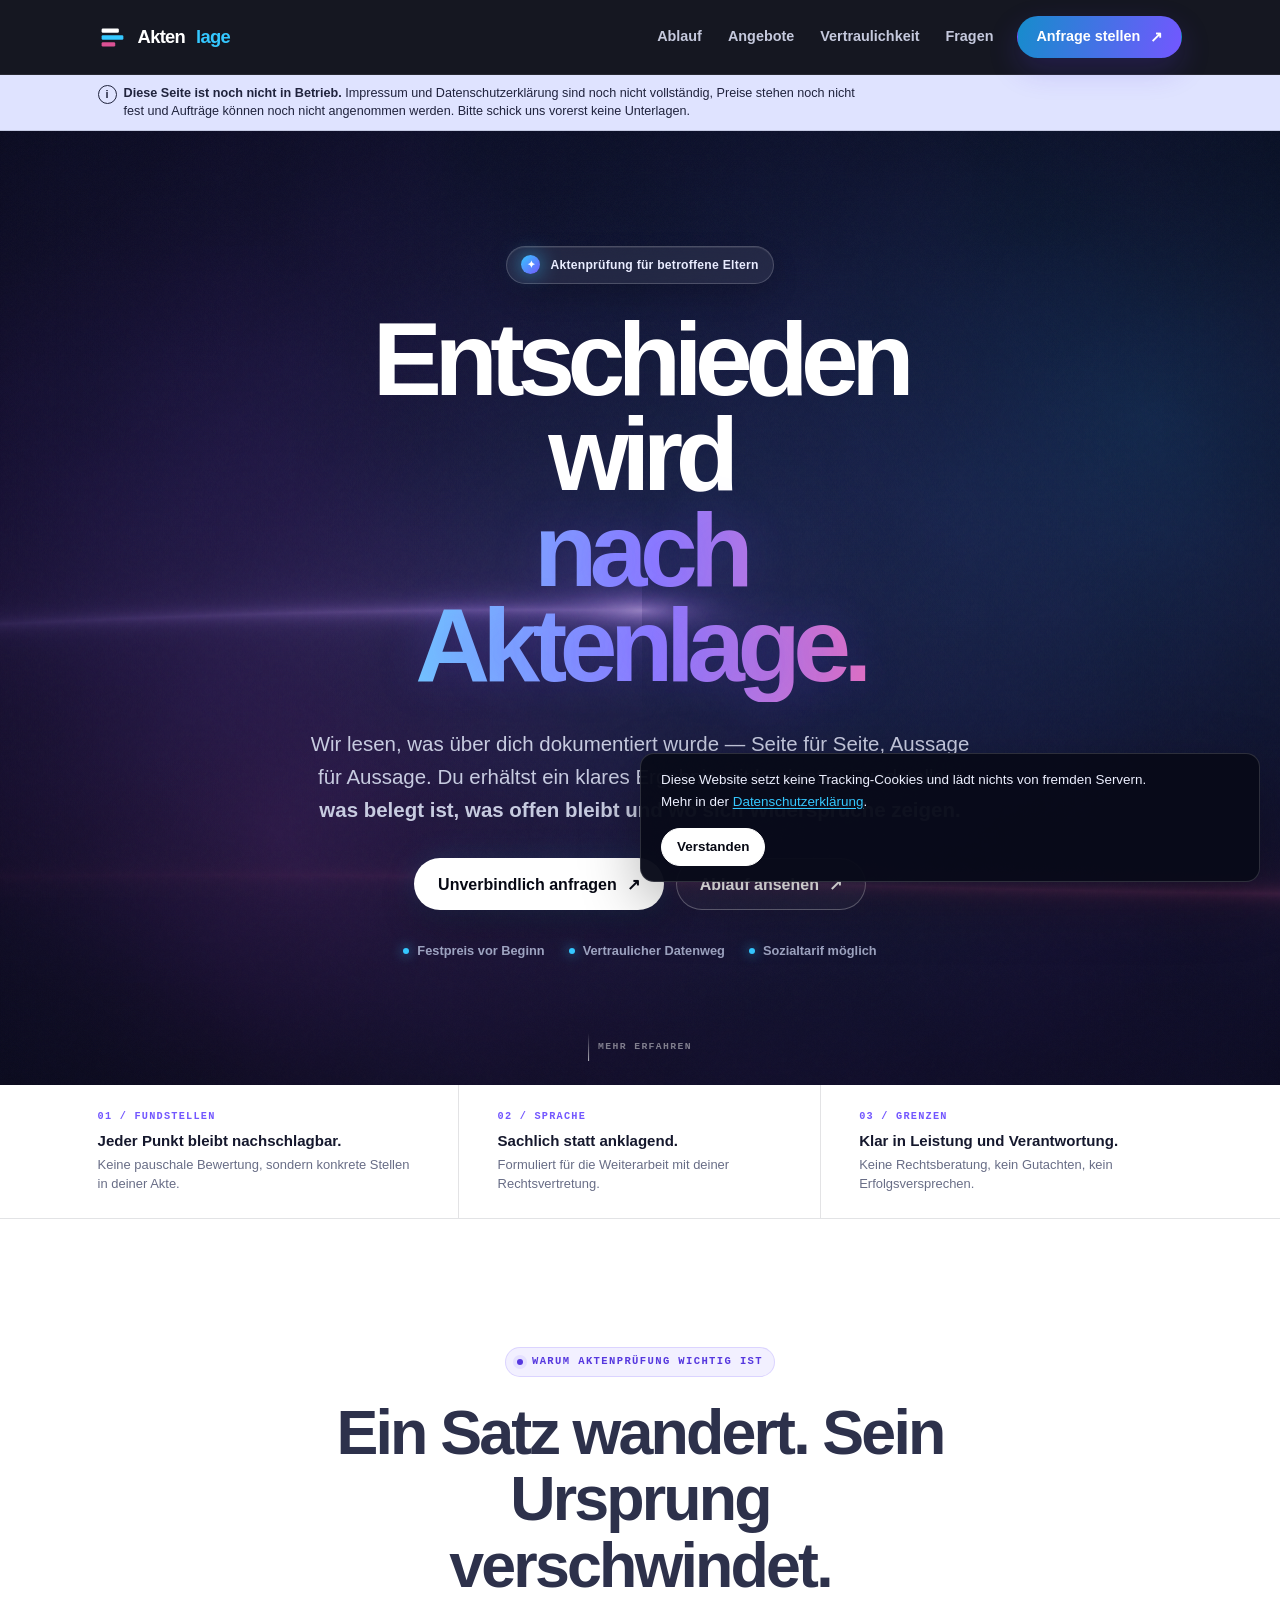
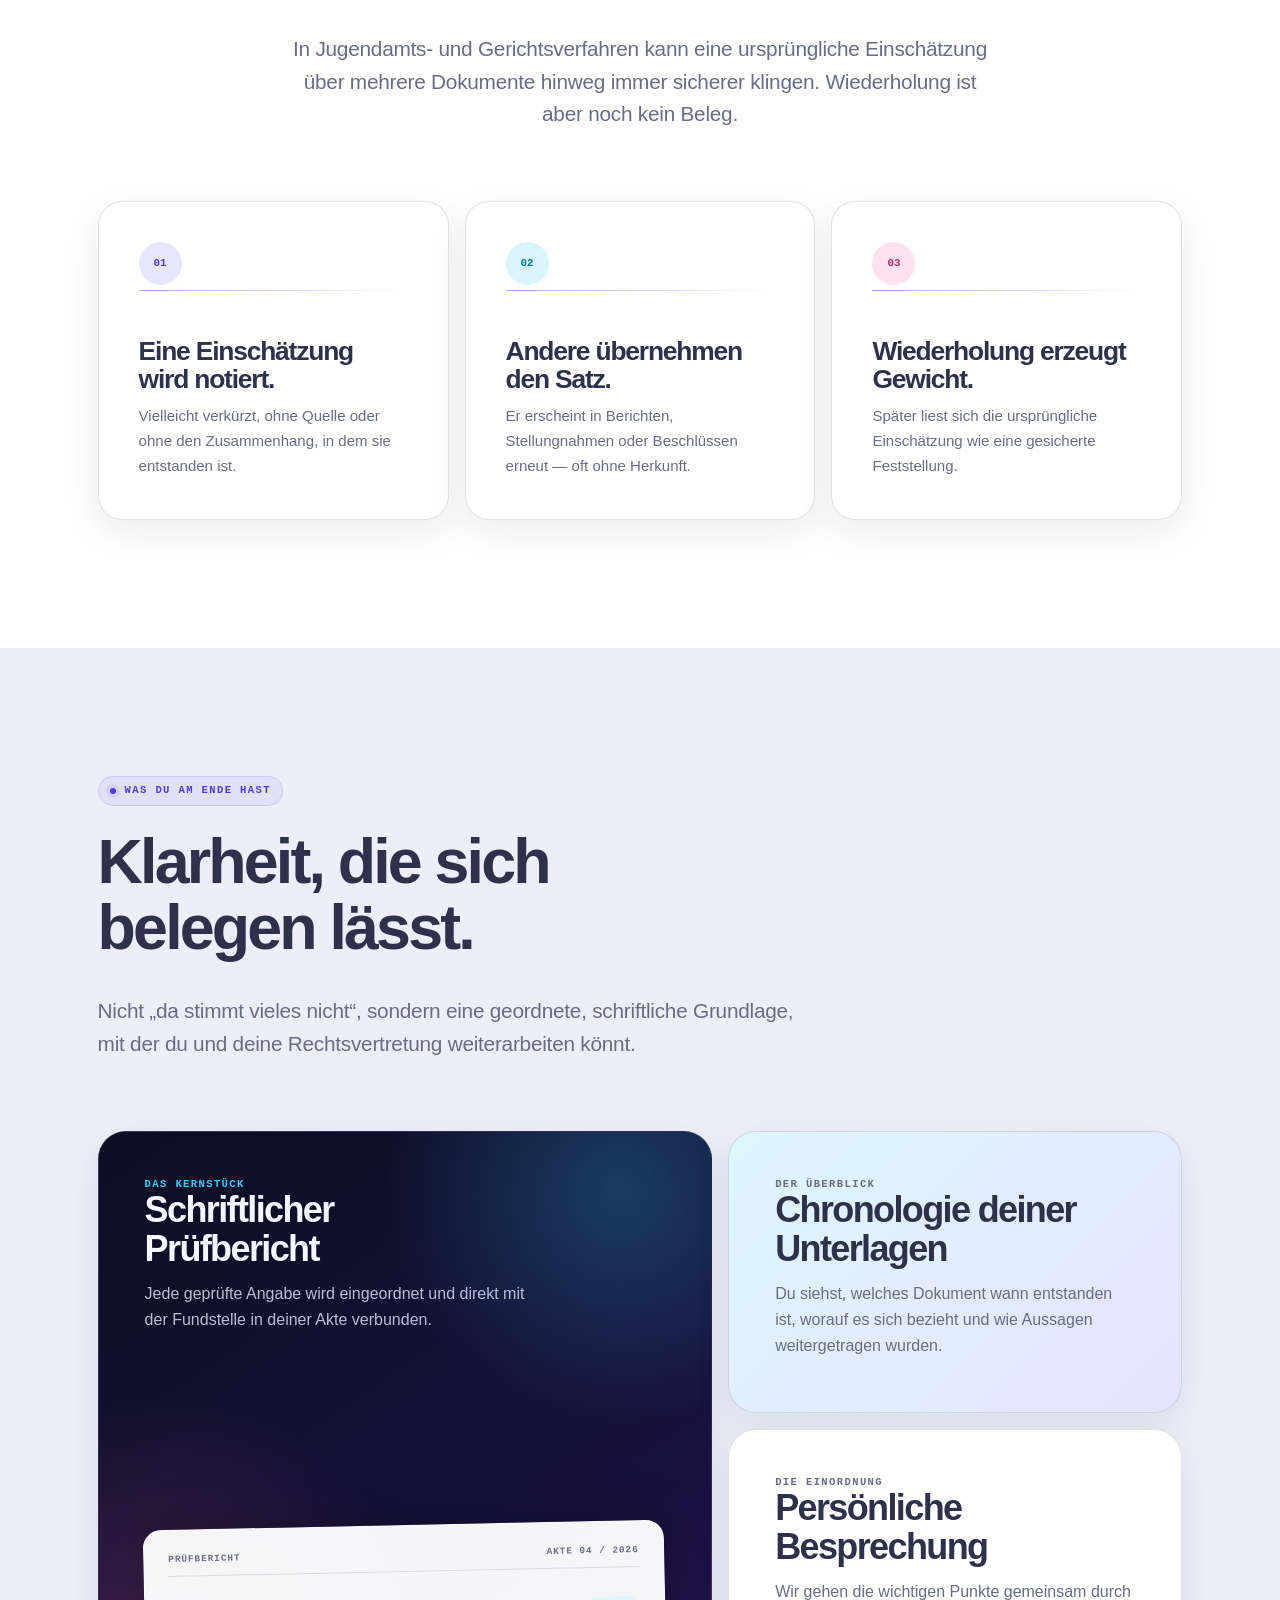
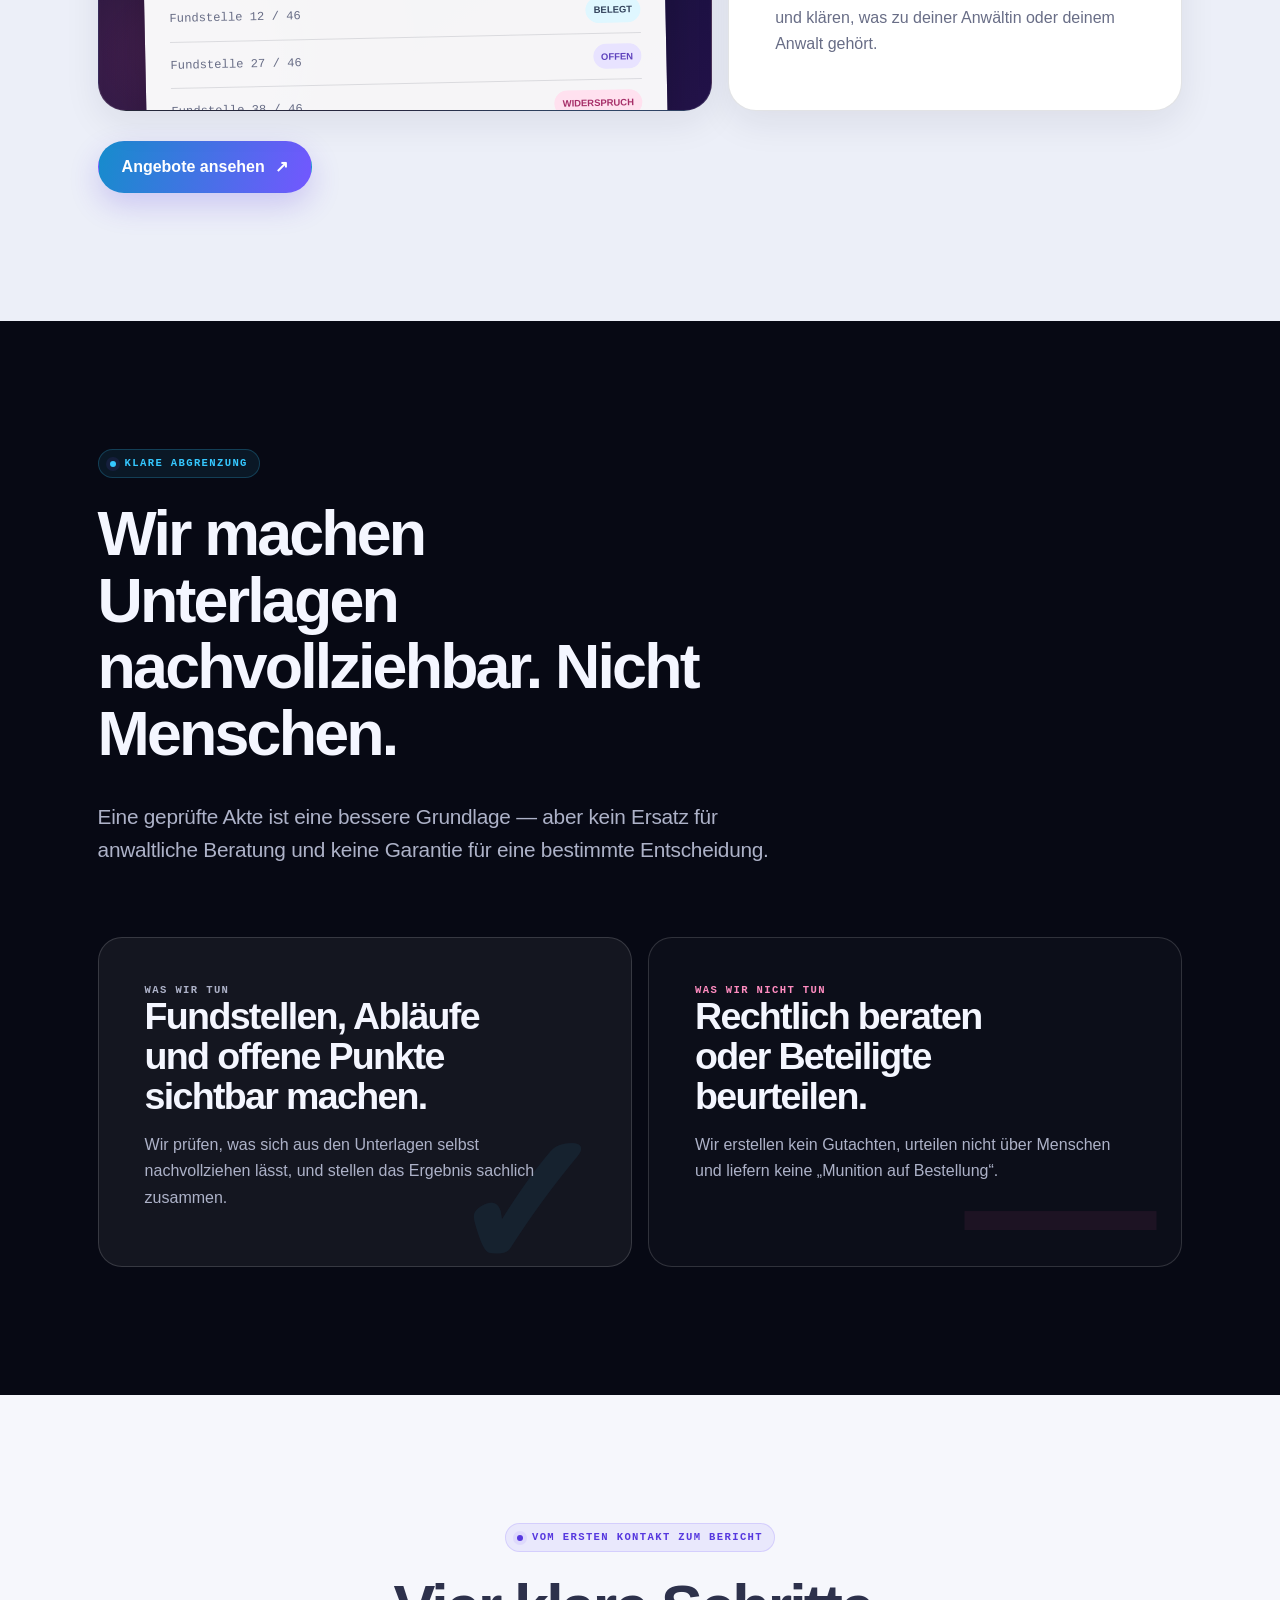
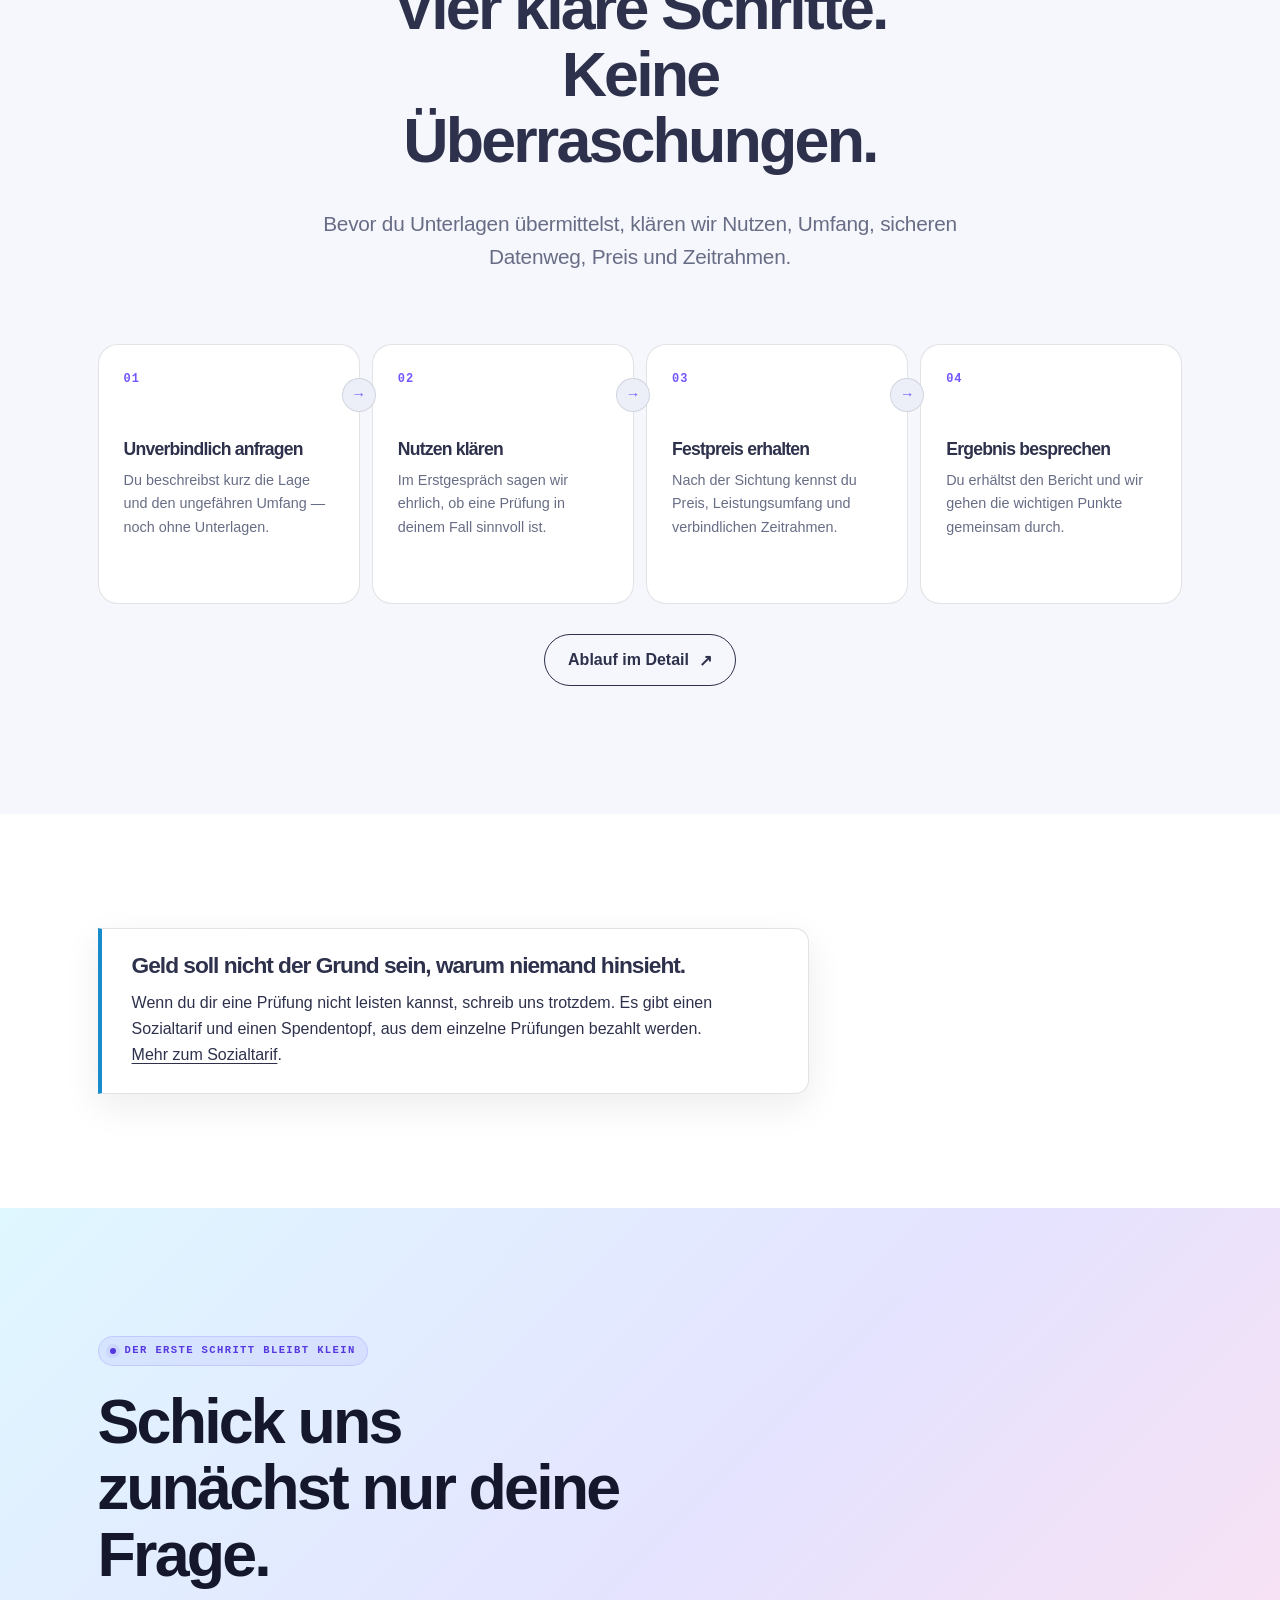
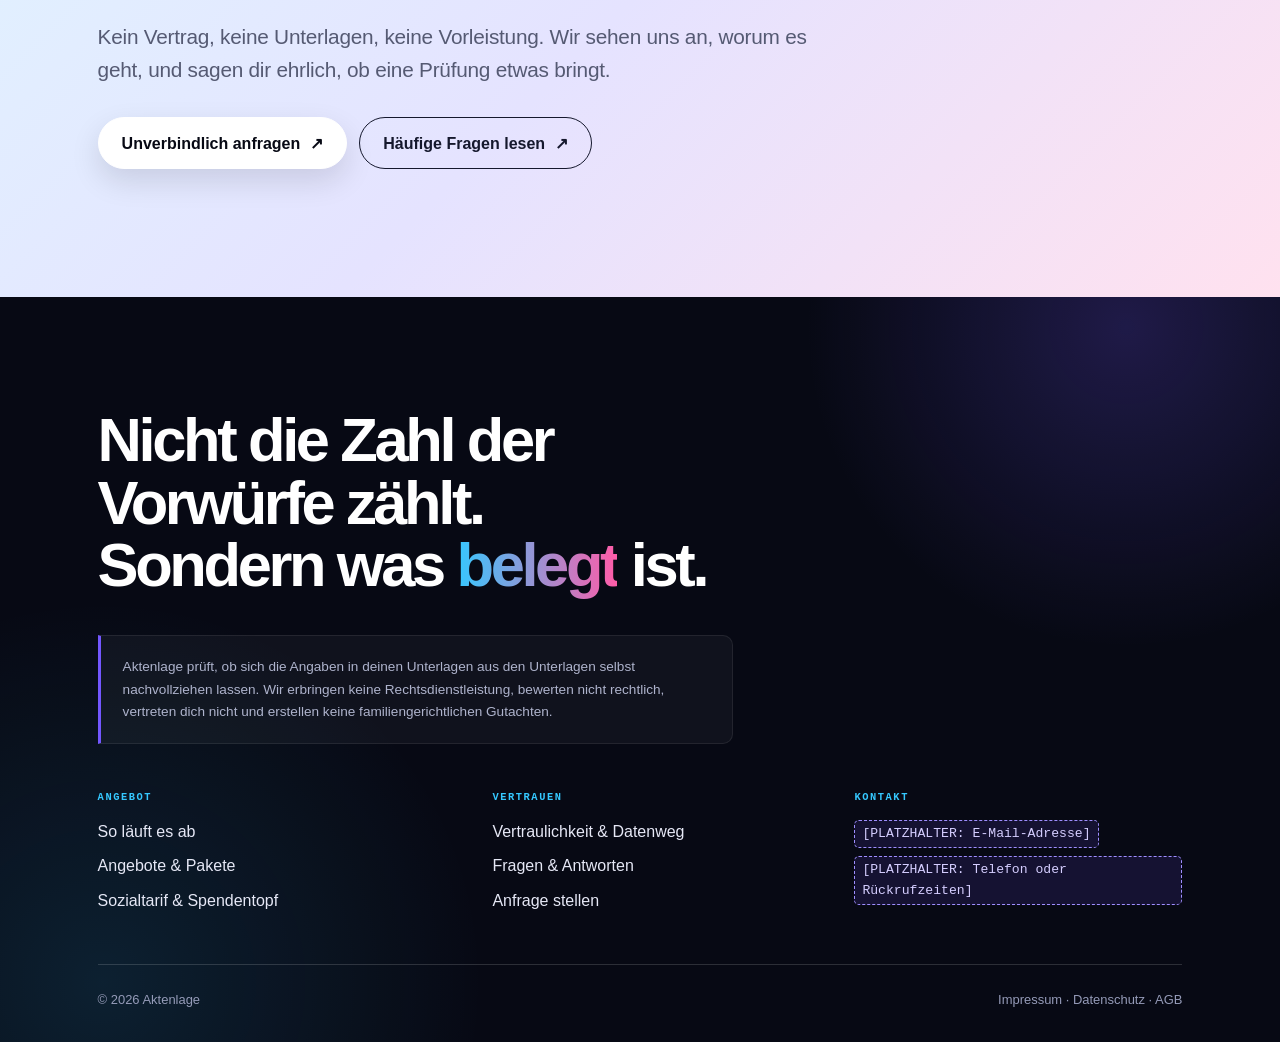
==== commit 440da2a4: "Website mit animiertem Shader-Design neu bauen" ====
--- a/index.html
+++ b/index.html
@@ -5,23 +5,23 @@
   <meta name="viewport" content="width=device-width, initial-scale=1.0" />
   <title>Aktenlage — Klarheit in deiner Jugendamts- und Gerichtsakte</title>
   <meta name="description" content="Aktenlage prüft Unterlagen aus Jugendamts- und Familiengerichtsverfahren: Was steht wirklich drin, was ist belegt, was fehlt? Du erhältst einen sachlichen Prüfbericht mit Fundstellen." />
-  <meta name="theme-color" content="#102f2c" />
+  <meta name="theme-color" content="#070914" />
 
   <!-- VORSCHAU: bis Impressum und Datenschutz vollständig sind. Vor dem Livegang entfernen. -->
   <meta name="robots" content="noindex, nofollow" />
   <link rel="icon" href="favicon.svg" type="image/svg+xml" />
   <link rel="stylesheet" href="css/styles.css" />
 </head>
-<body>
+<body class="home">
   <a class="skip-link" href="#inhalt">Zum Inhalt springen</a>
 
   <header class="header">
     <div class="container header__inner">
       <a class="logo" href="index.html" aria-label="Aktenlage — zur Startseite">
         <svg viewBox="0 0 32 32" aria-hidden="true" focusable="false">
-          <rect x="4" y="6" width="19" height="4.8" rx="1.4" fill="#102f2c"/>
-          <rect x="4" y="13.6" width="24" height="4.8" rx="1.4" fill="#c65c3a"/>
-          <rect x="4" y="21.2" width="15" height="4.8" rx="1.4" fill="#102f2c" opacity=".46"/>
+          <rect x="4" y="6" width="19" height="4.8" rx="1.4" fill="#ffffff"/>
+          <rect x="4" y="13.6" width="24" height="4.8" rx="1.4" fill="#35c8ff"/>
+          <rect x="4" y="21.2" width="15" height="4.8" rx="1.4" fill="#ff5ca8" opacity=".85"/>
         </svg>
         Akten<span>lage</span>
       </a>
@@ -46,128 +46,112 @@
       </div>
     </div>
 
-    <section class="hero">
-      <div class="container hero__grid">
-        <div class="hero__copy">
-          <p class="reiter" data-reveal>Aktenprüfung für betroffene Eltern</p>
-          <h1 data-reveal>Entschieden wird <span>nach Aktenlage.</span></h1>
-          <p class="hero__sub" data-reveal>Wir lesen, was über dich dokumentiert wurde — Seite für
-          Seite, Aussage für Aussage. Du erfährst sachlich und mit konkreten Fundstellen,
-          <strong>was belegt ist, was offen bleibt und wo sich Widersprüche zeigen.</strong></p>
-          <div class="btn-zeile" data-reveal>
-            <a class="btn" href="anfrage.html">Unverbindlich anfragen</a>
-            <a class="btn btn--outline" href="ablauf.html">So läuft die Prüfung ab</a>
-          </div>
-          <ul class="hero__facts" role="list" data-reveal>
-            <li>Festpreis vor Beginn</li>
-            <li>Vertraulicher Datenweg</li>
-            <li>Sozialtarif möglich</li>
-          </ul>
-        </div>
-
-        <div class="hero__bild" data-reveal>
-          <div class="casefile-wrap">
-            <div class="casefile" role="img" aria-label="Abstrakte Darstellung eines Prüfberichts mit Fundstellen und den Einordnungen belegt, offen und widersprüchlich">
-              <div class="casefile__meta">
-                <span>Prüfbericht</span>
-                <span>Akte 04 / 2026</span>
-              </div>
-              <p class="casefile__title">Was trägt. Was offen bleibt.</p>
-              <div class="casefile__finding">
-                <span>Fundstelle 12 / 46</span>
-                <strong>belegt</strong>
-              </div>
-              <div class="casefile__finding casefile__finding--offen">
-                <span>Fundstelle 27 / 46</span>
-                <strong>offen</strong>
-              </div>
-              <div class="casefile__finding casefile__finding--widerspruch">
-                <span>Fundstelle 38 / 46</span>
-                <strong>Widerspruch</strong>
-              </div>
-              <p class="casefile__foot">Nachvollziehbar. Punkt für Punkt.</p>
+    <section class="shader-hero" aria-labelledby="hero-title">
+      <canvas class="shader-hero__canvas" data-shader aria-hidden="true"></canvas>
+      <div class="shader-hero__content">
+        <div class="hero-badge" data-reveal>
+          <span class="hero-badge__spark" aria-hidden="true">✦</span>
+          <span>Aktenprüfung für betroffene Eltern</span>
+        </div>
+        <h1 id="hero-title" data-reveal>
+          <span>Entschieden wird</span>
+          <em>nach Aktenlage.</em>
+        </h1>
+        <p class="shader-hero__sub" data-reveal>Wir lesen, was über dich dokumentiert wurde —
+        Seite für Seite, Aussage für Aussage. Du erhältst ein klares Ergebnis mit konkreten
+        Fundstellen: <strong>was belegt ist, was offen bleibt und wo sich Widersprüche zeigen.</strong></p>
+        <div class="btn-zeile" data-reveal>
+          <a class="btn" href="anfrage.html">Unverbindlich anfragen</a>
+          <a class="btn btn--outline" href="ablauf.html">Ablauf ansehen</a>
+        </div>
+        <ul class="shader-hero__meta" role="list" data-reveal>
+          <li>Festpreis vor Beginn</li>
+          <li>Vertraulicher Datenweg</li>
+          <li>Sozialtarif möglich</li>
+        </ul>
+      </div>
+      <span class="shader-hero__scroll" aria-hidden="true">Mehr erfahren</span>
+    </section>
+
+    <aside class="signal-strip" aria-label="Grundsätze unserer Arbeit">
+      <div class="container signal-strip__grid">
+        <div class="signal-strip__item">
+          <span class="signal-strip__number">01 / FUNDSTELLEN</span>
+          <strong>Jeder Punkt bleibt nachschlagbar.</strong>
+          <span>Keine pauschale Bewertung, sondern konkrete Stellen in deiner Akte.</span>
+        </div>
+        <div class="signal-strip__item">
+          <span class="signal-strip__number">02 / SPRACHE</span>
+          <strong>Sachlich statt anklagend.</strong>
+          <span>Formuliert für die Weiterarbeit mit deiner Rechtsvertretung.</span>
+        </div>
+        <div class="signal-strip__item">
+          <span class="signal-strip__number">03 / GRENZEN</span>
+          <strong>Klar in Leistung und Verantwortung.</strong>
+          <span>Keine Rechtsberatung, kein Gutachten, kein Erfolgsversprechen.</span>
+        </div>
+      </div>
+    </aside>
+
+    <section class="sec sec--karte">
+      <div class="container">
+        <div class="section-head section-head--center">
+          <p class="reiter" data-reveal>Warum Aktenprüfung wichtig ist</p>
+          <h2 data-reveal>Ein Satz wandert. Sein Ursprung verschwindet.</h2>
+          <p class="gross" data-reveal>In Jugendamts- und Gerichtsverfahren kann eine ursprüngliche
+          Einschätzung über mehrere Dokumente hinweg immer sicherer klingen. Wiederholung ist aber
+          noch kein Beleg.</p>
+        </div>
+
+        <div class="story-grid">
+          <article class="story-card" data-reveal>
+            <h3>Eine Einschätzung wird notiert.</h3>
+            <p>Vielleicht verkürzt, ohne Quelle oder ohne den Zusammenhang, in dem sie entstanden ist.</p>
+          </article>
+          <article class="story-card" data-reveal>
+            <h3>Andere übernehmen den Satz.</h3>
+            <p>Er erscheint in Berichten, Stellungnahmen oder Beschlüssen erneut — oft ohne Herkunft.</p>
+          </article>
+          <article class="story-card" data-reveal>
+            <h3>Wiederholung erzeugt Gewicht.</h3>
+            <p>Später liest sich die ursprüngliche Einschätzung wie eine gesicherte Feststellung.</p>
+          </article>
+        </div>
+      </div>
+    </section>
+
+    <section class="sec sec--papier2">
+      <div class="container">
+        <div class="section-head">
+          <p class="reiter" data-reveal>Was du am Ende hast</p>
+          <h2 data-reveal>Klarheit, die sich belegen lässt.</h2>
+          <p class="gross" data-reveal>Nicht „da stimmt vieles nicht“, sondern eine geordnete,
+          schriftliche Grundlage, mit der du und deine Rechtsvertretung weiterarbeiten könnt.</p>
+        </div>
+
+        <div class="bento-grid">
+          <article class="bento-card bento-card--wide" data-reveal>
+            <p class="bento-card__label">Das Kernstück</p>
+            <h3>Schriftlicher Prüfbericht</h3>
+            <p>Jede geprüfte Angabe wird eingeordnet und direkt mit der Fundstelle in deiner Akte verbunden.</p>
+            <div class="report-preview" aria-hidden="true">
+              <div class="report-preview__top"><span>Prüfbericht</span><span>Akte 04 / 2026</span></div>
+              <div class="report-preview__row"><span>Fundstelle 12 / 46</span><span class="report-preview__status">belegt</span></div>
+              <div class="report-preview__row"><span>Fundstelle 27 / 46</span><span class="report-preview__status">offen</span></div>
+              <div class="report-preview__row"><span>Fundstelle 38 / 46</span><span class="report-preview__status">Widerspruch</span></div>
             </div>
-            <span class="casefile__stamp" aria-hidden="true">Sachlich geprüft</span>
-          </div>
-        </div>
-      </div>
-    </section>
-
-    <aside class="proofbar" aria-label="Grundsätze unserer Arbeit">
-      <div class="container proofbar__grid">
-        <div class="proofbar__item">
-          <strong>Ergebnis mit Fundstellen</strong>
-          <span>Jeder geprüfte Punkt bleibt in der Akte nachschlagbar.</span>
-        </div>
-        <div class="proofbar__item">
-          <strong>Sachlich statt anklagend</strong>
-          <span>Formuliert für die Weiterarbeit mit deiner Rechtsvertretung.</span>
-        </div>
-        <div class="proofbar__item">
-          <strong>Klare Grenzen</strong>
-          <span>Keine Rechtsberatung, kein Gutachten, kein Erfolgsversprechen.</span>
-        </div>
-      </div>
-    </aside>
-
-    <section class="sec sec--karte">
-      <div class="container intro-grid">
-        <div data-reveal>
-          <p class="reiter">Warum das wichtig ist</p>
-          <h2>Aus einer Notiz kann eine Tatsache werden.</h2>
-          <p class="gross">In Jugendamts- und Gerichtsverfahren wirkt Wiederholung oft wie
-          Bestätigung. Doch eine Aussage wird nicht automatisch wahr, nur weil sie in mehreren
-          Schreiben auftaucht.</p>
-        </div>
-
-        <ol class="story-flow" data-reveal>
-          <li>
-            <h3>Jemand notiert eine Einschätzung.</h3>
-            <p>Vielleicht verkürzt, ohne Quelle oder ohne den Zusammenhang, in dem sie gefallen ist.</p>
-          </li>
-          <li>
-            <h3>Der Satz wird übernommen.</h3>
-            <p>Er taucht in Berichten, Stellungnahmen oder Beschlüssen erneut auf — oft ohne seine Herkunft.</p>
-          </li>
-          <li>
-            <h3>Aus Wiederholung entsteht Gewicht.</h3>
-            <p>Später liest sich die ursprüngliche Einschätzung wie eine gesicherte Feststellung.</p>
-          </li>
-        </ol>
-      </div>
-    </section>
-
-    <section class="sec sec--papier">
-      <div class="container">
-        <p class="reiter" data-reveal>Was du bekommst</p>
-        <h2 data-reveal>Klarheit, die sich nachschlagen lässt.</h2>
-        <p class="gross" data-reveal>Nicht „da stimmt vieles nicht“, sondern eine geordnete,
-        schriftliche Grundlage, mit der du und deine Rechtsvertretung weiterarbeiten könnt.</p>
-
-        <div class="result-grid">
-          <article class="result-card result-card--featured" data-nr="01" data-reveal>
-            <p class="result-card__tag">Das Kernstück</p>
-            <h3>Schriftlicher Prüfbericht</h3>
-            <p>Jede geprüfte Angabe wird einzeln eingeordnet und mit der Fundstelle in deiner Akte
-            verbunden: belegt, offen oder widersprüchlich zu dem, was du nachweisen kannst.</p>
-          </article>
-          <article class="result-card" data-nr="02" data-reveal>
-            <p class="result-card__tag">Der Überblick</p>
-            <h3>Chronologie der Unterlagen</h3>
-            <p>Eine belastbare Zeitleiste zeigt, welches Dokument wann entstanden ist, worauf es
-            sich bezieht und wie sich Aussagen durch das Verfahren bewegen.</p>
-          </article>
-          <article class="result-card" data-nr="03" data-reveal>
-            <p class="result-card__tag">Die Einordnung</p>
+          </article>
+
+          <article class="bento-card bento-card--accent" data-reveal>
+            <p class="bento-card__label">Der Überblick</p>
+            <h3>Chronologie deiner Unterlagen</h3>
+            <p>Du siehst, welches Dokument wann entstanden ist, worauf es sich bezieht und wie Aussagen weitergetragen wurden.</p>
+          </article>
+
+          <article class="bento-card" data-reveal>
+            <p class="bento-card__label">Die Einordnung</p>
             <h3>Persönliche Besprechung</h3>
-            <p>Wir gehen das Ergebnis gemeinsam durch: was wichtig ist, was du mit deiner Anwältin
-            oder deinem Anwalt klären solltest — und was keine weitere Energie verdient.</p>
-          </article>
-          <article class="result-card" data-nr="04" data-reveal>
-            <p class="result-card__tag">Die Sprache</p>
-            <h3>Sachliche Formulierungshilfen</h3>
-            <p>Auf Wunsch erhältst du Textbausteine für deine eigene Stellungnahme: konkret,
-            nachvollziehbar und ohne Angriffe, die dir im Verfahren schaden könnten.</p>
+            <p>Wir gehen die wichtigen Punkte gemeinsam durch und klären, was zu deiner Anwältin oder deinem Anwalt gehört.</p>
           </article>
         </div>
 
@@ -179,57 +163,59 @@
 
     <section class="sec sec--tinte">
       <div class="container">
-        <p class="reiter" data-reveal>Klare Abgrenzung</p>
-        <h2 data-reveal>Wir ordnen Unterlagen. Wir versprechen keinen Ausgang.</h2>
-        <p class="gross" data-reveal>Eine geprüfte Akte ist eine bessere Grundlage für die nächsten
-        Schritte — aber kein Ersatz für anwaltliche Beratung und keine Garantie für eine Entscheidung.</p>
+        <div class="section-head">
+          <p class="reiter" data-reveal>Klare Abgrenzung</p>
+          <h2 data-reveal>Wir machen Unterlagen nachvollziehbar. Nicht Menschen.</h2>
+          <p class="gross" data-reveal>Eine geprüfte Akte ist eine bessere Grundlage — aber kein Ersatz
+          für anwaltliche Beratung und keine Garantie für eine bestimmte Entscheidung.</p>
+        </div>
 
         <div class="scope-grid" data-reveal>
           <div class="scope-panel">
             <p class="scope-panel__label">Was wir tun</p>
-            <h3>Dokumente nachvollziehbar machen.</h3>
-            <p>Wir prüfen, ob Angaben aus den Unterlagen selbst hervorgehen, zeigen Fundstellen,
-            ordnen zeitliche Abläufe und benennen offene oder widersprüchliche Punkte.</p>
+            <h3>Fundstellen, Abläufe und offene Punkte sichtbar machen.</h3>
+            <p>Wir prüfen, was sich aus den Unterlagen selbst nachvollziehen lässt, und stellen das Ergebnis sachlich zusammen.</p>
           </div>
           <div class="scope-panel scope-panel--muted">
             <p class="scope-panel__label">Was wir nicht tun</p>
-            <h3>Rechtlich bewerten oder Menschen beurteilen.</h3>
-            <p>Wir erbringen keine Rechtsberatung, erstellen kein familienpsychologisches Gutachten,
-            urteilen nicht über Beteiligte und liefern keine „Munition auf Bestellung“.</p>
+            <h3>Rechtlich beraten oder Beteiligte beurteilen.</h3>
+            <p>Wir erstellen kein Gutachten, urteilen nicht über Menschen und liefern keine „Munition auf Bestellung“.</p>
           </div>
         </div>
       </div>
     </section>
 
-    <section class="sec sec--papier2">
-      <div class="container intro-grid">
-        <div data-reveal>
-          <p class="reiter">Der Weg zum Ergebnis</p>
-          <h2>Du weißt vorab, was passiert.</h2>
-          <p class="gross">Noch bevor du Unterlagen übermittelst, klären wir Nutzen, Umfang,
+    <section class="sec sec--papier">
+      <div class="container">
+        <div class="section-head section-head--center">
+          <p class="reiter" data-reveal>Vom ersten Kontakt zum Bericht</p>
+          <h2 data-reveal>Vier klare Schritte. Keine Überraschungen.</h2>
+          <p class="gross" data-reveal>Bevor du Unterlagen übermittelst, klären wir Nutzen, Umfang,
           sicheren Datenweg, Preis und Zeitrahmen.</p>
-          <div class="btn-zeile">
-            <a class="btn btn--outline" href="ablauf.html">Ablauf im Detail</a>
-          </div>
-        </div>
-        <ol class="schritte" data-reveal>
-          <li>
+        </div>
+
+        <div class="process-grid">
+          <article class="process-step" data-reveal>
             <h3>Unverbindlich anfragen</h3>
-            <p>Du beschreibst kurz die Lage und den ungefähren Umfang — zunächst ohne Unterlagen.</p>
-          </li>
-          <li>
-            <h3>Nutzen und Umfang klären</h3>
-            <p>Im Erstgespräch besprechen wir, ob eine Prüfung sinnvoll ist und wie deine Akte sicher zu uns kommt.</p>
-          </li>
-          <li>
+            <p>Du beschreibst kurz die Lage und den ungefähren Umfang — noch ohne Unterlagen.</p>
+          </article>
+          <article class="process-step" data-reveal>
+            <h3>Nutzen klären</h3>
+            <p>Im Erstgespräch sagen wir ehrlich, ob eine Prüfung in deinem Fall sinnvoll ist.</p>
+          </article>
+          <article class="process-step" data-reveal>
             <h3>Festpreis erhalten</h3>
-            <p>Nach der Sichtung kennst du Preis, Leistungsumfang und Zeitrahmen, bevor die Prüfung beginnt.</p>
-          </li>
-          <li>
-            <h3>Bericht besprechen</h3>
-            <p>Du erhältst das schriftliche Ergebnis und wir gehen die wichtigen Punkte gemeinsam durch.</p>
-          </li>
-        </ol>
+            <p>Nach der Sichtung kennst du Preis, Leistungsumfang und verbindlichen Zeitrahmen.</p>
+          </article>
+          <article class="process-step" data-reveal>
+            <h3>Ergebnis besprechen</h3>
+            <p>Du erhältst den Bericht und wir gehen die wichtigen Punkte gemeinsam durch.</p>
+          </article>
+        </div>
+
+        <div class="btn-zeile" style="justify-content:center" data-reveal>
+          <a class="btn btn--outline" href="ablauf.html">Ablauf im Detail</a>
+        </div>
       </div>
     </section>
 
@@ -249,7 +235,7 @@
         <p class="reiter" data-reveal>Der erste Schritt bleibt klein</p>
         <h2 data-reveal>Schick uns zunächst nur deine Frage.</h2>
         <p class="gross" data-reveal>Kein Vertrag, keine Unterlagen, keine Vorleistung. Wir sehen uns
-        an, worum es geht, und sagen dir ehrlich, ob eine Prüfung in deinem Fall etwas bringt.</p>
+        an, worum es geht, und sagen dir ehrlich, ob eine Prüfung etwas bringt.</p>
         <div class="btn-zeile" data-reveal>
           <a class="btn btn--hell" href="anfrage.html">Unverbindlich anfragen</a>
           <a class="btn btn--outline" href="fragen.html">Häufige Fragen lesen</a>
@@ -304,6 +290,7 @@
     <button class="btn btn--hell" type="button">Verstanden</button>
   </div>
 
+  <script src="js/shader-hero.js"></script>
   <script src="js/main.js"></script>
 </body>
 </html>
--- a/css/styles.css
+++ b/css/styles.css
@@ -1,46 +1,48 @@
 /* ==========================================================================
-   Aktenlage — Designsystem 2026
-   Ruhige Autorität, klare Hierarchie, nachvollziehbare Ergebnisse.
+   Aktenlage — Designsystem 2026 / Midnight Edition
+   Elektrische Klarheit: dunkle Bühne, präzise Raster, leuchtende Fundstellen.
    Keine Webfonts und keine externen Ressourcen.
    ========================================================================== */
 
 :root {
-  --papier: #f6f1e8;
-  --papier-2: #e9e2d7;
-  --karte: #fffdf9;
-  --salbei: #dce8df;
-  --salbei-2: #b7cbbb;
-
-  --tinte: #102f2c;
-  --tinte-2: #294642;
-  --tinte-3: #3f5b57;
-  --grau: #657773;
-  --grau-invers: #b9cac5;
-
-  --signal: #c65c3a;
-  --signal-dunkel: #963b25;
-  --signal-hell: #f2d3c5;
-  --marker: #f0c376;
-
-  --linie: rgba(16, 47, 44, 0.13);
-  --linie-stark: rgba(16, 47, 44, 0.28);
-  --linie-invers: rgba(255, 255, 255, 0.17);
-
-  --font-text: Inter, ui-sans-serif, -apple-system, BlinkMacSystemFont, "Segoe UI",
+  --nacht: #070914;
+  --nacht-2: #0e1228;
+  --nacht-3: #171c3a;
+  --tinte: #15182d;
+  --tinte-2: #2d314b;
+  --grau: #686d86;
+  --grau-hell: #adb2c8;
+
+  --papier: #f6f7fc;
+  --papier-2: #eceff8;
+  --karte: #ffffff;
+  --lavendel: #e6e7ff;
+
+  --blau: #35c8ff;
+  --blau-dunkel: #168ccc;
+  --violett: #7357ff;
+  --violett-dunkel: #5638df;
+  --pink: #ff5ca8;
+  --signal: #6548f5;
+  --signal-dunkel: #4529bf;
+  --marker: #a8f0ff;
+
+  --linie: rgba(21, 24, 45, 0.12);
+  --linie-stark: rgba(21, 24, 45, 0.22);
+  --linie-invers: rgba(255, 255, 255, 0.15);
+
+  --font: Inter, ui-sans-serif, -apple-system, BlinkMacSystemFont, "Segoe UI",
     Helvetica, Arial, sans-serif;
-  --font-display: "Iowan Old Style", "Palatino Linotype", "Book Antiqua", Palatino,
-    Georgia, serif;
-  --font-mono: ui-monospace, SFMono-Regular, "SF Mono", Menlo, Consolas,
+  --mono: ui-monospace, SFMono-Regular, "SF Mono", Menlo, Consolas,
     "Liberation Mono", monospace;
 
-  --max: 1180px;
-  --max-text: 760px;
-  --pad: clamp(20px, 4.6vw, 58px);
-  --radius: 18px;
-  --radius-klein: 10px;
-  --header-h: 78px;
-  --schatten: 0 24px 70px rgba(16, 47, 44, 0.11);
-  --schatten-klein: 0 10px 32px rgba(16, 47, 44, 0.08);
+  --max: 1200px;
+  --pad: clamp(20px, 4.5vw, 58px);
+  --header-h: 74px;
+  --radius: 24px;
+  --radius-klein: 14px;
+  --shadow: 0 24px 70px rgba(21, 24, 45, 0.11);
+  --shadow-klein: 0 12px 36px rgba(21, 24, 45, 0.08);
 }
 
 * { box-sizing: border-box; }
@@ -53,21 +55,19 @@
 body {
   margin: 0;
   min-width: 320px;
-  font-family: var(--font-text);
-  font-size: 1.02rem;
-  line-height: 1.7;
+  overflow-x: hidden;
   color: var(--tinte-2);
   background: var(--papier);
+  font-family: var(--font);
+  font-size: 1rem;
+  line-height: 1.65;
   -webkit-font-smoothing: antialiased;
   text-rendering: optimizeLegibility;
-  overflow-x: hidden;
-}
-
-::selection {
-  color: var(--tinte);
-  background: var(--marker);
-}
-
+}
+
+.home { background: var(--papier); }
+
+::selection { color: #fff; background: var(--violett); }
 img { display: block; max-width: 100%; }
 a { color: inherit; text-underline-offset: 0.18em; }
 button, input, select, textarea { font: inherit; }
@@ -79,7 +79,7 @@
   padding-inline: var(--pad);
 }
 
-.container--schmal { max-width: 820px; }
+.container--schmal { max-width: 840px; }
 
 .visually-hidden {
   position: absolute !important;
@@ -93,24 +93,24 @@
   border: 0 !important;
 }
 
-/* ---------- Tastatur & Sprunglink --------------------------------------- */
+/* ---------- Fokus & Sprunglink ----------------------------------------- */
 
 .skip-link {
   position: fixed;
-  left: 16px;
+  left: 18px;
   top: -100px;
-  z-index: 300;
+  z-index: 500;
+  padding: 11px 17px;
+  color: var(--nacht);
   background: var(--marker);
-  color: var(--tinte);
-  padding: 11px 17px;
-  border-radius: 0 0 8px 8px;
+  border-radius: 0 0 10px 10px;
   font-weight: 800;
 }
 
 .skip-link:focus { top: 0; }
 
 :focus-visible {
-  outline: 3px solid var(--marker);
+  outline: 3px solid var(--blau);
   outline-offset: 4px;
 }
 
@@ -119,18 +119,18 @@
 .header {
   position: sticky;
   top: 0;
-  z-index: 100;
-  color: var(--tinte);
-  background: rgba(246, 241, 232, 0.91);
-  border-bottom: 1px solid transparent;
-  backdrop-filter: blur(18px) saturate(1.3);
-  -webkit-backdrop-filter: blur(18px) saturate(1.3);
-  transition: min-height 180ms ease, border-color 180ms ease, box-shadow 180ms ease;
+  z-index: 120;
+  color: #fff;
+  background: rgba(7, 9, 20, 0.94);
+  border-bottom: 1px solid rgba(255, 255, 255, 0.08);
+  backdrop-filter: blur(18px) saturate(1.2);
+  -webkit-backdrop-filter: blur(18px) saturate(1.2);
+  transition: background 180ms ease, box-shadow 180ms ease;
 }
 
 .header.is-scrolled {
-  border-color: var(--linie);
-  box-shadow: 0 8px 30px rgba(16, 47, 44, 0.06);
+  background: rgba(7, 9, 20, 0.985);
+  box-shadow: 0 12px 40px rgba(3, 4, 12, 0.22);
 }
 
 .header__inner {
@@ -145,8 +145,8 @@
   display: inline-flex;
   align-items: center;
   gap: 11px;
-  color: var(--tinte);
-  font-size: 1.2rem;
+  color: #fff;
+  font-size: 1.15rem;
   font-weight: 850;
   letter-spacing: -0.04em;
   line-height: 1;
@@ -154,35 +154,28 @@
   white-space: nowrap;
 }
 
-.logo span { color: var(--signal-dunkel); }
+.logo span { color: var(--blau); }
 .logo svg { width: 29px; height: 29px; flex: none; }
-.logo svg rect:nth-child(1) { fill: var(--tinte); }
-.logo svg rect:nth-child(2) { fill: var(--signal); }
-.logo svg rect:nth-child(3) { fill: var(--tinte); opacity: 0.46; }
-
-.nav {
-  display: flex;
-  align-items: center;
-  gap: 3px;
-}
+.logo svg rect:nth-child(1) { fill: #fff; }
+.logo svg rect:nth-child(2) { fill: var(--blau); }
+.logo svg rect:nth-child(3) { fill: var(--pink); opacity: 0.85; }
+
+.nav { display: flex; align-items: center; gap: 2px; }
 
 .nav a {
   position: relative;
   padding: 10px 12px;
+  color: #c5c9dd;
   border-radius: 999px;
-  color: var(--tinte-2);
-  font-size: 0.91rem;
-  font-weight: 670;
+  font-size: 0.9rem;
+  font-weight: 690;
   line-height: 1.2;
   text-decoration: none;
   transition: color 160ms ease, background 160ms ease;
 }
 
 .nav a:not(.btn):hover,
-.nav a:not(.btn).aktiv {
-  color: var(--tinte);
-  background: rgba(16, 47, 44, 0.07);
-}
+.nav a:not(.btn).aktiv { color: #fff; background: rgba(255, 255, 255, 0.08); }
 
 .nav a.aktiv::after {
   content: "";
@@ -192,34 +185,34 @@
   width: 4px;
   height: 4px;
   border-radius: 50%;
-  background: var(--signal);
+  background: var(--blau);
   transform: translateX(-50%);
 }
 
 .nav a.btn {
-  min-height: 43px;
-  margin-left: 9px;
+  min-height: 42px;
+  margin-left: 10px;
   padding: 10px 18px;
   color: #fff;
 }
 
 .burger {
   display: none;
-  width: 46px;
-  height: 46px;
+  place-items: center;
+  width: 45px;
+  height: 45px;
   padding: 0;
-  border: 1px solid var(--linie-stark);
+  color: #fff;
+  background: rgba(255, 255, 255, 0.07);
+  border: 1px solid rgba(255, 255, 255, 0.2);
   border-radius: 50%;
-  color: var(--tinte);
-  background: rgba(255, 253, 249, 0.6);
-  font-size: 1.2rem;
+  font-size: 1.18rem;
   line-height: 1;
   cursor: pointer;
 }
 
 @media (max-width: 930px) {
-  .burger { display: grid; place-items: center; }
-
+  .burger { display: grid; }
   .nav {
     position: absolute;
     top: calc(100% + 1px);
@@ -230,12 +223,11 @@
     flex-direction: column;
     gap: 2px;
     padding: 12px;
-    background: var(--karte);
-    border: 1px solid var(--linie);
-    border-radius: 0 0 var(--radius) var(--radius);
-    box-shadow: var(--schatten);
+    background: rgba(14, 18, 40, 0.99);
+    border: 1px solid var(--linie-invers);
+    border-radius: 0 0 18px 18px;
+    box-shadow: 0 24px 70px rgba(0, 0, 0, 0.35);
   }
-
   .nav.offen { display: flex; }
   .nav a { padding: 13px 14px; border-radius: 9px; }
   .nav a.aktiv::after { display: none; }
@@ -243,142 +235,112 @@
   body.menu-open { overflow: hidden; }
 }
 
-/* ---------- VORSCHAU: vor dem Livegang zusammen mit HTML-Bannern löschen */
+/* ---------- VORSCHAU: vor dem Livegang mit HTML-Bannern löschen -------- */
 
 .vorschau {
   position: relative;
-  z-index: 2;
-  color: var(--tinte);
-  background: var(--marker);
-  border-bottom: 1px solid rgba(16, 47, 44, 0.2);
-  padding: 10px 0;
+  z-index: 3;
+  padding: 9px 0;
+  color: #20233d;
+  background: #dfe3ff;
+  border-bottom: 1px solid rgba(21, 24, 45, 0.13);
 }
 
 .vorschau p {
   position: relative;
+  max-width: 110ch;
   margin: 0;
-  padding-left: 27px;
-  max-width: 100ch;
-  font-size: 0.82rem;
-  line-height: 1.5;
+  padding-left: 26px;
+  font-size: 0.79rem;
+  line-height: 1.45;
 }
 
 .vorschau p::before {
   content: "i";
   position: absolute;
   left: 0;
-  top: 0.08em;
+  top: 0.06em;
   display: grid;
   place-items: center;
-  width: 18px;
-  height: 18px;
+  width: 17px;
+  height: 17px;
   border: 1px solid currentColor;
   border-radius: 50%;
-  font: 800 0.7rem/1 var(--font-display);
-}
-
-/* ---------- Sektionen --------------------------------------------------- */
-
-.sec {
-  position: relative;
-  padding: clamp(76px, 10vw, 132px) 0;
-}
-
-.sec--kompakt { padding: clamp(52px, 7vw, 82px) 0; }
-.sec--papier { color: var(--tinte-2); background: var(--papier); --smuted: var(--grau); }
-.sec--papier2 { color: var(--tinte-2); background: var(--papier-2); --smuted: var(--grau); }
-.sec--karte { color: var(--tinte-2); background: var(--karte); --smuted: var(--grau); }
-.sec--tinte { color: #eff5f1; background: var(--tinte); --smuted: var(--grau-invers); }
-.sec--signal { color: var(--tinte); background: var(--marker); --smuted: rgba(16, 47, 44, 0.74); }
-
-.sec--tinte a:not(.btn),
-.sec--signal a:not(.btn) { color: inherit; }
-
-main > .vorschau + .sec--papier.sec--kompakt {
-  overflow: hidden;
-  padding-block: clamp(72px, 9vw, 118px);
-  background:
-    radial-gradient(circle at 88% 15%, rgba(183, 203, 187, 0.75), transparent 30%),
-    linear-gradient(135deg, var(--papier) 0%, #f9f6f0 68%, var(--salbei) 100%);
-  border-bottom: 1px solid var(--linie);
-}
-
-main > .vorschau + .sec--papier.sec--kompakt::after {
-  content: "";
-  position: absolute;
-  width: min(30vw, 390px);
-  aspect-ratio: 1;
-  right: -8vw;
-  bottom: -70%;
-  border: 1px solid rgba(16, 47, 44, 0.12);
-  border-radius: 50%;
-  box-shadow: 0 0 0 42px rgba(16, 47, 44, 0.025), 0 0 0 84px rgba(16, 47, 44, 0.02);
-}
-
-/* ---------- Typografie -------------------------------------------------- */
+  font: 800 0.68rem/1 var(--font);
+}
+
+/* ---------- Typografie & Sektionen ------------------------------------- */
 
 h1, h2, h3, h4 {
   margin: 0 0 0.55em;
   color: inherit;
-  font-weight: 760;
-  letter-spacing: -0.035em;
-  line-height: 1.08;
-}
-
-h1, h2 { font-family: var(--font-display); }
-h1 { max-width: 18ch; font-size: clamp(2.8rem, 6.8vw, 5.8rem); }
-h2 { max-width: 20ch; font-size: clamp(2.15rem, 4.5vw, 4rem); }
-h3 { margin-top: 1.7em; font-size: clamp(1.12rem, 2vw, 1.35rem); }
+  font-weight: 820;
+  letter-spacing: -0.045em;
+  line-height: 1.06;
+}
+
+h1 { max-width: 17ch; font-size: clamp(3rem, 7vw, 6.4rem); }
+h2 { max-width: 18ch; font-size: clamp(2.25rem, 4.9vw, 4.35rem); }
+h3 { margin-top: 1.6em; font-size: clamp(1.15rem, 2vw, 1.42rem); }
 h4 { font-size: 1rem; }
 p { max-width: 68ch; margin: 0 0 1.15em; }
 
 .gross {
   max-width: 62ch;
   color: var(--smuted, var(--grau));
-  font-size: clamp(1.12rem, 2vw, 1.34rem);
+  font-size: clamp(1.1rem, 2vw, 1.3rem);
   line-height: 1.58;
   letter-spacing: -0.012em;
 }
 
-.klein { color: var(--smuted, var(--grau)); font-size: 0.9rem; }
+.klein { color: var(--smuted, var(--grau)); font-size: 0.88rem; }
 
 .reiter {
   display: inline-flex;
   align-items: center;
   gap: 9px;
   margin: 0 0 22px;
-  padding: 0;
-  color: var(--signal-dunkel);
-  background: transparent;
-  font-family: var(--font-mono);
-  font-size: 0.7rem;
+  padding: 7px 11px;
+  color: var(--violett-dunkel);
+  background: rgba(115, 87, 255, 0.09);
+  border: 1px solid rgba(115, 87, 255, 0.18);
+  border-radius: 999px;
+  font-family: var(--mono);
+  font-size: 0.66rem;
   font-weight: 800;
-  letter-spacing: 0.16em;
-  line-height: 1.4;
+  letter-spacing: 0.13em;
+  line-height: 1.3;
   text-transform: uppercase;
 }
 
 .reiter::before {
   content: "";
-  width: 24px;
-  height: 2px;
+  width: 6px;
+  height: 6px;
+  border-radius: 50%;
   background: currentColor;
-}
-
-.sec--tinte .reiter { color: var(--marker); }
-.sec--signal .reiter { color: var(--signal-dunkel); }
-.sec--papier2 .reiter,
-.sec--karte .reiter { color: var(--signal-dunkel); }
+  box-shadow: 0 0 0 4px rgba(115, 87, 255, 0.10);
+}
+
+.sec {
+  position: relative;
+  padding: clamp(78px, 10vw, 136px) 0;
+}
+.sec--kompakt { padding-block: clamp(50px, 7vw, 82px); }
+.sec--papier { color: var(--tinte-2); background: var(--papier); --smuted: var(--grau); }
+.sec--papier2 { color: var(--tinte-2); background: var(--papier-2); --smuted: var(--grau); }
+.sec--karte { color: var(--tinte-2); background: var(--karte); --smuted: var(--grau); }
+.sec--tinte { color: #f4f6ff; background: var(--nacht); --smuted: var(--grau-hell); }
+.sec--signal { color: var(--tinte); background: linear-gradient(135deg, #dff7ff 0%, #e5e3ff 52%, #ffe1ef 100%); --smuted: #515670; }
+
+.sec--tinte .reiter { color: var(--blau); background: rgba(53, 200, 255, 0.08); border-color: rgba(53, 200, 255, 0.22); }
+.sec--signal .reiter { color: var(--violett-dunkel); }
+.sec--tinte a:not(.btn), .sec--signal a:not(.btn) { color: inherit; }
 
 .mark {
-  color: var(--tinte);
-  background-image: linear-gradient(180deg, transparent 58%, var(--marker) 58%, var(--marker) 94%, transparent 94%);
+  color: inherit;
+  background-image: linear-gradient(180deg, transparent 62%, rgba(53, 200, 255, 0.35) 62%, rgba(115, 87, 255, 0.30) 96%, transparent 96%);
   padding-inline: 0.08em;
-}
-
-.sec--tinte .mark {
-  color: #fff;
-  background-image: linear-gradient(180deg, transparent 60%, rgba(240, 195, 118, 0.58) 60%, rgba(240, 195, 118, 0.58) 96%, transparent 96%);
 }
 
 /* ---------- Buttons ----------------------------------------------------- */
@@ -391,15 +353,15 @@
   min-height: 52px;
   padding: 13px 23px;
   color: #fff;
-  background: var(--signal-dunkel);
-  border: 1px solid var(--signal-dunkel);
+  background: linear-gradient(105deg, var(--blau-dunkel), var(--violett));
+  border: 1px solid transparent;
   border-radius: 999px;
-  box-shadow: 0 8px 24px rgba(150, 59, 37, 0.14);
+  box-shadow: 0 12px 30px rgba(86, 56, 223, 0.22);
   font-weight: 760;
   line-height: 1.2;
   text-decoration: none;
   cursor: pointer;
-  transition: transform 170ms ease, background 170ms ease, border-color 170ms ease, box-shadow 170ms ease;
+  transition: transform 170ms ease, box-shadow 170ms ease, filter 170ms ease, background 170ms ease;
 }
 
 a.btn::after {
@@ -411,12 +373,10 @@
 
 .btn:hover {
   color: #fff;
-  background: var(--tinte);
-  border-color: var(--tinte);
-  box-shadow: 0 12px 28px rgba(16, 47, 44, 0.18);
+  filter: brightness(1.08);
+  box-shadow: 0 17px 38px rgba(86, 56, 223, 0.30);
   transform: translateY(-2px);
 }
-
 a.btn:hover::after { transform: translate(2px, -2px); }
 
 .btn--outline {
@@ -425,24 +385,17 @@
   border-color: currentColor;
   box-shadow: none;
 }
-
-.btn--outline:hover {
-  color: var(--karte);
-  background: var(--tinte);
-  border-color: var(--tinte);
-}
-
-.sec--tinte .btn--outline:hover { color: var(--tinte); background: var(--karte); border-color: var(--karte); }
-.sec--signal .btn--outline:hover { color: var(--karte); background: var(--tinte); border-color: var(--tinte); }
+.btn--outline:hover { color: #fff; background: var(--tinte); border-color: var(--tinte); filter: none; }
+.sec--tinte .btn--outline:hover { color: var(--nacht); background: #fff; border-color: #fff; }
+.sec--signal .btn--outline:hover { color: #fff; background: var(--nacht); border-color: var(--nacht); }
 
 .btn--hell {
-  color: var(--tinte);
-  background: var(--karte);
-  border-color: var(--karte);
-  box-shadow: 0 8px 24px rgba(16, 47, 44, 0.12);
-}
-
-.btn--hell:hover { color: #fff; background: var(--tinte); border-color: var(--tinte); }
+  color: var(--nacht);
+  background: #fff;
+  border-color: #fff;
+  box-shadow: 0 12px 30px rgba(7, 9, 20, 0.12);
+}
+.btn--hell:hover { color: #fff; background: var(--nacht); border-color: var(--nacht); filter: none; }
 
 .btn-zeile {
   display: flex;
@@ -452,388 +405,409 @@
   margin-top: 30px;
 }
 
-/* ---------- Startseiten-Hero -------------------------------------------- */
-
-.hero {
+/* ---------- Shader Hero ------------------------------------------------- */
+
+.shader-hero {
+  position: relative;
+  display: grid;
+  place-items: center;
+  min-height: max(680px, calc(100svh - var(--header-h) - 45px));
   overflow: hidden;
-  padding: clamp(72px, 8vw, 112px) 0 clamp(78px, 9vw, 124px);
-  color: #f5f6f1;
+  isolation: isolate;
+  color: #fff;
   background:
-    radial-gradient(circle at 82% 25%, rgba(108, 156, 139, 0.26), transparent 28%),
-    radial-gradient(circle at 16% 105%, rgba(198, 92, 58, 0.18), transparent 32%),
-    linear-gradient(132deg, #0b2826 0%, #123733 54%, #1a4640 100%);
-  isolation: isolate;
-}
-
-.hero::before {
+    radial-gradient(circle at 50% 35%, rgba(92, 73, 255, 0.30), transparent 34%),
+    linear-gradient(135deg, #070914 0%, #10132b 55%, #120b2b 100%);
+}
+
+.shader-hero__canvas {
+  position: absolute;
+  inset: 0;
+  z-index: -3;
+  width: 100%;
+  height: 100%;
+  display: block;
+}
+
+.shader-hero__canvas.is-fallback { opacity: 0; }
+
+.shader-hero::before {
+  content: "";
+  position: absolute;
+  inset: 0;
+  z-index: -2;
+  pointer-events: none;
+  background:
+    linear-gradient(180deg, rgba(7, 9, 20, 0.16), rgba(7, 9, 20, 0.03) 42%, rgba(7, 9, 20, 0.36)),
+    radial-gradient(circle at center, transparent 20%, rgba(7, 9, 20, 0.34) 100%);
+}
+
+.shader-hero::after {
   content: "";
   position: absolute;
   inset: 0;
   z-index: -1;
-  opacity: 0.14;
-  background-image:
-    linear-gradient(rgba(255, 255, 255, 0.14) 1px, transparent 1px),
-    linear-gradient(90deg, rgba(255, 255, 255, 0.14) 1px, transparent 1px);
-  background-size: 72px 72px;
-  mask-image: linear-gradient(to right, transparent 15%, #000 80%);
-}
-
-.hero__grid {
+  opacity: 0.16;
+  pointer-events: none;
+  background-image: url("data:image/svg+xml,%3Csvg viewBox='0 0 160 160' xmlns='http://www.w3.org/2000/svg'%3E%3Cfilter id='n'%3E%3CfeTurbulence type='fractalNoise' baseFrequency='.9' numOctaves='3' stitchTiles='stitch'/%3E%3C/filter%3E%3Crect width='100%25' height='100%25' filter='url(%23n)' opacity='.22'/%3E%3C/svg%3E");
+  mix-blend-mode: soft-light;
+}
+
+.shader-hero__content {
+  width: 100%;
+  max-width: 1040px;
+  margin-inline: auto;
+  padding: clamp(72px, 9vw, 118px) var(--pad) clamp(86px, 10vw, 124px);
+  text-align: center;
+}
+
+.hero-badge {
+  display: inline-flex;
+  align-items: center;
+  gap: 10px;
+  margin-bottom: 28px;
+  padding: 8px 14px;
+  color: #e9ecff;
+  background: rgba(255, 255, 255, 0.075);
+  border: 1px solid rgba(255, 255, 255, 0.18);
+  border-radius: 999px;
+  box-shadow: inset 0 1px 0 rgba(255, 255, 255, 0.08), 0 12px 28px rgba(0, 0, 0, 0.16);
+  backdrop-filter: blur(12px);
+  -webkit-backdrop-filter: blur(12px);
+  font-size: 0.76rem;
+  font-weight: 720;
+  letter-spacing: 0.02em;
+}
+
+.hero-badge__spark {
   display: grid;
-  grid-template-columns: minmax(0, 1.08fr) minmax(360px, 0.82fr);
-  gap: clamp(56px, 8vw, 112px);
-  align-items: center;
-}
-
-.hero .reiter { color: var(--marker); }
-.hero h1 {
-  max-width: 12ch;
-  margin-bottom: 24px;
+  place-items: center;
+  width: 19px;
+  height: 19px;
   color: #fff;
-  font-size: clamp(3.65rem, 7.4vw, 6.9rem);
-  line-height: 0.94;
-  letter-spacing: -0.058em;
-}
-
-.hero h1 span {
-  display: block;
-  color: var(--marker);
-  font-style: italic;
-  font-weight: 520;
-}
-
-.hero__sub {
-  max-width: 55ch;
-  margin-bottom: 0;
-  color: #d9e5df;
-  font-size: clamp(1.15rem, 1.9vw, 1.35rem);
+  background: linear-gradient(135deg, var(--blau), var(--violett));
+  border-radius: 50%;
+  box-shadow: 0 0 20px rgba(53, 200, 255, 0.7);
+  font-size: 0.62rem;
+}
+
+.shader-hero h1 {
+  max-width: 11.5ch;
+  margin-inline: auto;
+  margin-bottom: 25px;
+  color: #fff;
+  font-size: clamp(3.65rem, 8.1vw, 7.8rem);
+  font-weight: 900;
+  line-height: 0.92;
+  letter-spacing: -0.072em;
+  text-wrap: balance;
+}
+
+.shader-hero h1 span,
+.shader-hero h1 em { display: block; }
+
+.shader-hero h1 em {
+  padding: 0 0.08em 0.08em;
+  color: transparent;
+  background: linear-gradient(92deg, #69dcff 6%, #8e7dff 52%, #ff6cad 96%);
+  background-clip: text;
+  -webkit-background-clip: text;
+  font-style: normal;
+  text-shadow: 0 0 48px rgba(115, 87, 255, 0.22);
+}
+
+.shader-hero__sub {
+  max-width: 700px;
+  margin: 0 auto;
+  color: #c7cbe0;
+  font-size: clamp(1.08rem, 1.8vw, 1.28rem);
   line-height: 1.62;
-}
-
-.hero .btn { color: var(--tinte); background: var(--marker); border-color: var(--marker); box-shadow: 0 13px 30px rgba(0, 0, 0, 0.15); }
-.hero .btn:hover { color: var(--tinte); background: #ffd99a; border-color: #ffd99a; }
-.hero .btn--outline { color: #fff; background: transparent; border-color: rgba(255, 255, 255, 0.56); box-shadow: none; }
-.hero .btn--outline:hover { color: var(--tinte); background: #fff; border-color: #fff; }
-
-.hero__facts {
+  text-wrap: balance;
+}
+
+.shader-hero .btn-zeile { justify-content: center; margin-top: 32px; }
+.shader-hero .btn {
+  color: var(--nacht);
+  background: #fff;
+  border-color: rgba(255, 255, 255, 0.9);
+  box-shadow: 0 15px 35px rgba(0, 0, 0, 0.24), 0 0 32px rgba(53, 200, 255, 0.13);
+}
+.shader-hero .btn:hover { color: var(--nacht); background: #eaf9ff; border-color: #eaf9ff; filter: none; }
+.shader-hero .btn--outline { color: #fff; background: rgba(255, 255, 255, 0.04); border-color: rgba(255, 255, 255, 0.30); box-shadow: inset 0 1px 0 rgba(255, 255, 255, 0.05); }
+.shader-hero .btn--outline:hover { color: #fff; background: rgba(255, 255, 255, 0.11); border-color: rgba(255, 255, 255, 0.54); }
+
+.shader-hero__meta {
   display: flex;
   flex-wrap: wrap;
-  gap: 11px 23px;
-  margin: 26px 0 0;
+  justify-content: center;
+  gap: 12px 24px;
+  margin: 30px 0 0;
   padding: 0;
+  color: #9da3c0;
   list-style: none;
-  color: #b9cbc5;
-  font-size: 0.83rem;
+  font-size: 0.8rem;
   font-weight: 650;
 }
 
-.hero__facts li { display: inline-flex; align-items: center; gap: 8px; }
-.hero__facts li::before {
+.shader-hero__meta li { display: inline-flex; align-items: center; gap: 8px; }
+.shader-hero__meta li::before {
   content: "";
-  width: 7px;
-  height: 7px;
+  width: 6px;
+  height: 6px;
   border-radius: 50%;
-  background: var(--marker);
-  box-shadow: 0 0 0 4px rgba(240, 195, 118, 0.12);
-}
-
-.hero__bild { position: relative; min-width: 0; }
-
-.casefile-wrap {
-  position: relative;
-  width: min(100%, 470px);
-  margin-inline: auto;
-  padding: 28px 12px 34px 22px;
-}
-
-.casefile-wrap::before,
-.casefile-wrap::after {
+  background: var(--blau);
+  box-shadow: 0 0 12px rgba(53, 200, 255, 0.9);
+}
+
+.shader-hero__scroll {
+  position: absolute;
+  left: 50%;
+  bottom: 24px;
+  display: inline-flex;
+  align-items: center;
+  gap: 9px;
+  color: rgba(255, 255, 255, 0.46);
+  font: 700 0.61rem/1 var(--mono);
+  letter-spacing: 0.14em;
+  text-transform: uppercase;
+  transform: translateX(-50%);
+}
+.shader-hero__scroll::before { content: ""; width: 1px; height: 28px; background: linear-gradient(transparent, rgba(255,255,255,.7)); }
+
+@media (max-width: 700px) {
+  .shader-hero { min-height: max(650px, calc(100svh - var(--header-h))); }
+  .shader-hero__content { padding-top: 72px; }
+  .shader-hero h1 { max-width: 10ch; font-size: clamp(3.35rem, 16vw, 5.2rem); }
+  .shader-hero__meta { display: grid; justify-content: center; text-align: left; }
+  .shader-hero__scroll { display: none; }
+}
+
+/* ---------- Vertrauensleiste -------------------------------------------- */
+
+.signal-strip { color: var(--tinte); background: #fff; border-bottom: 1px solid var(--linie); }
+.signal-strip__grid { display: grid; grid-template-columns: repeat(3, 1fr); }
+.signal-strip__item {
+  position: relative;
+  min-height: 108px;
+  padding: 26px clamp(20px, 3vw, 40px) 24px;
+  border-right: 1px solid var(--linie);
+}
+.signal-strip__item:first-child { padding-left: 0; }
+.signal-strip__item:last-child { border-right: 0; }
+.signal-strip__number { display: block; margin-bottom: 7px; color: var(--violett); font: 800 0.64rem/1 var(--mono); letter-spacing: 0.12em; }
+.signal-strip__item strong { display: block; margin-bottom: 3px; font-size: 0.94rem; }
+.signal-strip__item span:last-child { display: block; color: var(--grau); font-size: 0.81rem; line-height: 1.45; }
+
+@media (max-width: 720px) {
+  .signal-strip__grid { grid-template-columns: 1fr; padding-block: 7px; }
+  .signal-strip__item, .signal-strip__item:first-child { min-height: 0; padding: 18px 0; border-right: 0; border-bottom: 1px solid var(--linie); }
+  .signal-strip__item:last-child { border-bottom: 0; }
+}
+
+/* ---------- Startseite: Erzählfluss ------------------------------------- */
+
+.section-head { max-width: 800px; margin-bottom: clamp(42px, 6vw, 70px); }
+.section-head--center { margin-inline: auto; text-align: center; }
+.section-head--center h2, .section-head--center p { margin-inline: auto; }
+
+.story-grid {
+  display: grid;
+  grid-template-columns: repeat(3, minmax(0, 1fr));
+  gap: 16px;
+  counter-reset: story;
+}
+
+.story-card {
+  position: relative;
+  min-height: 310px;
+  overflow: hidden;
+  padding: clamp(28px, 3.5vw, 40px);
+  background: #fff;
+  border: 1px solid var(--linie);
+  border-radius: var(--radius);
+  box-shadow: var(--shadow-klein);
+  counter-increment: story;
+}
+
+.story-card::before {
+  content: counter(story, decimal-leading-zero);
+  display: grid;
+  place-items: center;
+  width: 43px;
+  height: 43px;
+  margin-bottom: 52px;
+  color: var(--violett-dunkel);
+  background: var(--lavendel);
+  border-radius: 50%;
+  font: 800 0.68rem/1 var(--mono);
+}
+
+.story-card::after {
   content: "";
   position: absolute;
-  inset: 44px 24px 22px 8px;
-  z-index: -2;
-  border: 1px solid rgba(255, 255, 255, 0.22);
-  border-radius: 11px;
-  background: #b8cbbd;
-  transform: rotate(-5deg);
-}
-
-.casefile-wrap::after {
-  inset: 37px 2px 14px 32px;
-  z-index: -1;
-  background: #e4d9c7;
-  transform: rotate(4deg);
-}
-
-.casefile {
-  position: relative;
-  min-height: 470px;
-  padding: clamp(27px, 4vw, 42px);
+  left: 40px;
+  right: 40px;
+  top: 88px;
+  height: 1px;
+  background: linear-gradient(90deg, rgba(115,87,255,.55), transparent);
+}
+
+.story-card:nth-child(2)::before { color: #04789f; background: #d9f6ff; }
+.story-card:nth-child(3)::before { color: #a62e68; background: #ffe1ef; }
+.story-card h3 { margin: 0 0 11px; font-size: clamp(1.25rem, 2.3vw, 1.65rem); }
+.story-card p { margin: 0; color: var(--grau); font-size: 0.94rem; }
+
+.bento-grid {
+  display: grid;
+  grid-template-columns: 1.15fr 0.85fr;
+  gap: 16px;
+}
+
+.bento-card {
+  position: relative;
+  overflow: hidden;
+  min-height: 280px;
+  padding: clamp(30px, 4vw, 46px);
+  color: var(--tinte-2);
+  background: #fff;
+  border: 1px solid var(--linie);
+  border-radius: 28px;
+  box-shadow: var(--shadow-klein);
+}
+
+.bento-card--wide { grid-row: span 2; min-height: 580px; color: #f5f6ff; background:
+  radial-gradient(circle at 85% 10%, rgba(53, 200, 255, 0.24), transparent 32%),
+  radial-gradient(circle at 10% 90%, rgba(255, 92, 168, 0.20), transparent 34%),
+  linear-gradient(145deg, #0b0e22, #17113d 72%, #24134a); border-color: rgba(255,255,255,.1); }
+
+.bento-card--accent { background: linear-gradient(135deg, #ddf7ff, #e6e3ff); }
+.bento-card__label { margin: 0 0 26px; color: var(--violett); font: 800 0.66rem/1.3 var(--mono); letter-spacing: 0.13em; text-transform: uppercase; }
+.bento-card--wide .bento-card__label { color: var(--blau); }
+.bento-card h3 { position: relative; z-index: 1; max-width: 18ch; margin: 0 0 13px; font-size: clamp(1.45rem, 3vw, 2.25rem); }
+.bento-card p { position: relative; z-index: 1; margin: 0; color: var(--grau); }
+.bento-card--wide p { max-width: 44ch; color: #b9bed6; }
+
+.report-preview {
+  position: absolute;
+  left: clamp(30px, 4vw, 46px);
+  right: clamp(30px, 4vw, 46px);
+  bottom: -46px;
+  padding: 24px;
   color: var(--tinte);
-  background: var(--karte);
-  border: 1px solid rgba(16, 47, 44, 0.18);
-  border-radius: 8px;
-  box-shadow: 0 34px 80px rgba(0, 0, 0, 0.29);
-  transform: rotate(0.7deg);
-}
-
-.casefile::before {
-  content: "VERTRAULICH";
-  position: absolute;
-  top: 28px;
-  right: -16px;
-  padding: 8px 12px;
-  color: #fff;
-  background: var(--signal);
-  border-radius: 4px 4px 0 0;
-  font-family: var(--font-mono);
-  font-size: 0.58rem;
-  font-weight: 800;
-  letter-spacing: 0.13em;
-  transform: rotate(90deg) translateX(100%);
-  transform-origin: top right;
-}
-
-.casefile__meta {
-  display: flex;
-  justify-content: space-between;
-  gap: 20px;
-  margin-bottom: 28px;
-  padding-bottom: 13px;
-  border-bottom: 1px solid var(--linie-stark);
-  color: var(--grau);
-  font-family: var(--font-mono);
-  font-size: 0.61rem;
-  font-weight: 800;
-  letter-spacing: 0.12em;
-  text-transform: uppercase;
-}
-
-.casefile__title {
-  max-width: 11ch;
-  margin: 0 0 29px;
-  font-family: var(--font-display);
-  font-size: clamp(2rem, 4vw, 3rem);
-  font-weight: 680;
-  letter-spacing: -0.045em;
-  line-height: 0.98;
-}
-
-.casefile__finding {
+  background: rgba(255, 255, 255, 0.96);
+  border: 1px solid rgba(255, 255, 255, 0.4);
+  border-radius: 18px 18px 0 0;
+  box-shadow: 0 -8px 44px rgba(0, 0, 0, 0.22);
+  transform: rotate(-1.2deg);
+}
+.report-preview__top { display: flex; justify-content: space-between; gap: 15px; margin-bottom: 19px; padding-bottom: 12px; color: var(--grau); border-bottom: 1px solid var(--linie); font: 800 0.58rem/1 var(--mono); letter-spacing: .11em; text-transform: uppercase; }
+.report-preview__row { display: grid; grid-template-columns: 1fr auto; align-items: center; gap: 12px; padding: 10px 0; border-bottom: 1px solid var(--linie); font-size: .76rem; }
+.report-preview__row span:first-child { color: var(--grau); font-family: var(--mono); }
+.report-preview__status { padding: 5px 8px; color: #30405a; background: #dff7ff; border-radius: 999px; font-size: .59rem; font-weight: 800; text-transform: uppercase; }
+.report-preview__row:nth-child(3) .report-preview__status { color: #5e42bd; background: #e8e3ff; }
+.report-preview__row:nth-child(4) .report-preview__status { color: #a62e68; background: #ffe1ef; }
+
+@media (max-width: 800px) {
+  .story-grid { grid-template-columns: 1fr; }
+  .story-card { min-height: 0; }
+  .bento-grid { grid-template-columns: 1fr; }
+  .bento-card--wide { grid-row: auto; min-height: 540px; }
+}
+
+/* ---------- Abgrenzung -------------------------------------------------- */
+
+.scope-grid {
   display: grid;
-  grid-template-columns: 1fr auto;
+  grid-template-columns: 1fr 1fr;
+  gap: 16px;
+  margin-top: 44px;
+}
+
+.scope-panel {
+  position: relative;
+  overflow: hidden;
+  min-height: 330px;
+  padding: clamp(30px, 4vw, 46px);
+  background: rgba(255, 255, 255, 0.055);
+  border: 1px solid var(--linie-invers);
+  border-radius: var(--radius);
+}
+.scope-panel--muted { background: rgba(255, 255, 255, 0.025); }
+.scope-panel::after { content: "✓"; position: absolute; right: 25px; bottom: -36px; color: rgba(53,200,255,.07); font-size: 12rem; font-weight: 900; line-height: 1; }
+.scope-panel--muted::after { content: "—"; color: rgba(255,92,168,.07); }
+.scope-panel__label { margin: 0 0 34px; color: var(--blau); font: 800 0.66rem/1.3 var(--mono); letter-spacing: 0.13em; text-transform: uppercase; }
+.scope-panel--muted .scope-panel__label { color: #ff8cc0; }
+.scope-panel h3 { position: relative; z-index: 1; max-width: 16ch; margin: 0 0 15px; font-size: clamp(1.6rem, 3vw, 2.35rem); }
+.scope-panel p { position: relative; z-index: 1; margin: 0; color: var(--grau-hell); }
+
+@media (max-width: 720px) { .scope-grid { grid-template-columns: 1fr; } }
+
+/* ---------- Prozessband ------------------------------------------------- */
+
+.process-grid {
+  display: grid;
+  grid-template-columns: repeat(4, minmax(0, 1fr));
   gap: 12px;
-  align-items: center;
-  padding: 13px 0;
-  border-top: 1px solid var(--linie);
-  font-size: 0.8rem;
-}
-
-.casefile__finding span { color: var(--grau); font-family: var(--font-mono); }
-.casefile__finding strong {
-  padding: 5px 9px;
-  border-radius: 999px;
-  color: var(--tinte);
-  background: var(--salbei);
-  font-size: 0.66rem;
-  letter-spacing: 0.08em;
-  text-transform: uppercase;
-}
-
-.casefile__finding--offen strong { color: #75441e; background: #f6dfb8; }
-.casefile__finding--widerspruch strong { color: #843a26; background: var(--signal-hell); }
-
-.casefile__foot {
-  margin: 25px 0 0;
-  color: var(--grau);
-  font-size: 0.75rem;
-  font-weight: 680;
-  letter-spacing: 0.02em;
-}
-
-.casefile__stamp {
-  position: absolute;
-  right: -14px;
-  bottom: 2px;
-  padding: 9px 15px;
-  color: var(--marker);
-  background: var(--tinte);
-  border: 1px solid rgba(255, 255, 255, 0.16);
-  border-radius: 999px;
-  box-shadow: 0 12px 30px rgba(0, 0, 0, 0.22);
-  font-size: 0.72rem;
-  font-weight: 800;
-  letter-spacing: 0.06em;
-  text-transform: uppercase;
-  transform: rotate(-3deg);
-}
+  margin-top: 48px;
+  counter-reset: process;
+}
+
+.process-step {
+  position: relative;
+  min-height: 260px;
+  padding: 28px 25px;
+  background: #fff;
+  border: 1px solid var(--linie);
+  border-radius: 20px;
+  counter-increment: process;
+}
+.process-step::before { content: counter(process, decimal-leading-zero); display: block; margin-bottom: 55px; color: var(--violett); font: 800 .75rem/1 var(--mono); letter-spacing: .08em; }
+.process-step:not(:last-child)::after { content: "→"; position: absolute; z-index: 2; right: -17px; top: 33px; display: grid; place-items: center; width: 32px; height: 32px; color: var(--violett); background: var(--papier-2); border: 1px solid var(--linie); border-radius: 50%; font-size: .9rem; }
+.process-step h3 { margin: 0 0 10px; font-size: 1.1rem; }
+.process-step p { margin: 0; color: var(--grau); font-size: .9rem; }
 
 @media (max-width: 900px) {
-  .hero__grid { grid-template-columns: 1fr; }
-  .hero__copy { max-width: 760px; }
-  .hero__bild { max-width: 540px; }
-}
-
+  .process-grid { grid-template-columns: repeat(2, 1fr); }
+  .process-step:nth-child(2)::after { display: none; }
+}
 @media (max-width: 560px) {
-  .hero { padding-top: 54px; }
-  .hero h1 { font-size: clamp(3.15rem, 16vw, 4.7rem); }
-  .hero__facts { display: grid; }
-  .casefile-wrap { padding-left: 12px; }
-  .casefile { min-height: 420px; padding: 25px; }
-  .casefile::before { display: none; }
-}
-
-/* ---------- Vertrauensleiste -------------------------------------------- */
-
-.proofbar {
-  color: var(--tinte);
-  background: var(--karte);
-  border-bottom: 1px solid var(--linie);
-}
-
-.proofbar__grid {
-  display: grid;
-  grid-template-columns: repeat(3, 1fr);
-}
-
-.proofbar__item {
-  position: relative;
-  padding: 27px clamp(20px, 3vw, 39px) 27px 34px;
-  border-right: 1px solid var(--linie);
-}
-
-.proofbar__item:first-child { padding-left: 0; }
-.proofbar__item:last-child { border-right: 0; }
-.proofbar__item::before {
+  .process-grid { grid-template-columns: 1fr; }
+  .process-step { min-height: 0; }
+  .process-step::before { margin-bottom: 30px; }
+  .process-step::after { display: none !important; }
+}
+
+/* ---------- Unterseiten-Hero ------------------------------------------- */
+
+main > .vorschau + .sec--papier.sec--kompakt {
+  overflow: hidden;
+  color: #f6f7ff;
+  background:
+    radial-gradient(circle at 80% 18%, rgba(53, 200, 255, 0.20), transparent 26%),
+    radial-gradient(circle at 18% 100%, rgba(255, 92, 168, 0.16), transparent 30%),
+    linear-gradient(135deg, #090b19, #151333 62%, #201041);
+  border-bottom: 1px solid var(--linie-invers);
+  --smuted: #b5bad2;
+  padding-block: clamp(78px, 10vw, 126px);
+}
+
+main > .vorschau + .sec--papier.sec--kompakt::before {
   content: "";
   position: absolute;
-  left: 14px;
-  top: 35px;
-  width: 8px;
-  height: 8px;
-  border: 2px solid var(--signal);
-  border-radius: 50%;
-}
-.proofbar__item:first-child::before { left: 0; }
-.proofbar__item strong { display: block; margin-bottom: 2px; font-size: 0.94rem; }
-.proofbar__item span { display: block; color: var(--grau); font-size: 0.82rem; line-height: 1.45; }
-
-@media (max-width: 720px) {
-  .proofbar__grid { grid-template-columns: 1fr; padding-block: 7px; }
-  .proofbar__item,
-  .proofbar__item:first-child { padding: 17px 0 17px 28px; border-right: 0; border-bottom: 1px solid var(--linie); }
-  .proofbar__item:last-child { border-bottom: 0; }
-  .proofbar__item::before,
-  .proofbar__item:first-child::before { left: 0; top: 25px; }
-}
-
-/* ---------- Dramaturgie & Ergebnisse ------------------------------------ */
-
-.intro-grid {
-  display: grid;
-  grid-template-columns: minmax(260px, 0.78fr) minmax(0, 1.22fr);
-  gap: clamp(44px, 8vw, 112px);
-  align-items: start;
-}
-
-.intro-grid .gross { margin-top: 4px; }
-
-.story-flow {
-  display: grid;
-  gap: 0;
-  margin: 8px 0 0;
-  padding: 0;
-  list-style: none;
-  counter-reset: story;
-}
-
-.story-flow li {
-  position: relative;
-  counter-increment: story;
-  padding: 0 0 34px 74px;
-}
-
-.story-flow li:not(:last-child)::after {
-  content: "";
-  position: absolute;
-  left: 25px;
-  top: 52px;
-  bottom: 0;
-  width: 1px;
-  background: var(--linie-stark);
-}
-
-.story-flow li::before {
-  content: counter(story, decimal-leading-zero);
-  position: absolute;
-  left: 0;
-  top: -5px;
-  display: grid;
-  place-items: center;
-  width: 51px;
-  height: 51px;
-  color: var(--signal-dunkel);
-  background: var(--papier);
-  border: 1px solid var(--linie-stark);
-  border-radius: 50%;
-  font-family: var(--font-mono);
-  font-size: 0.72rem;
-  font-weight: 800;
-}
-
-.story-flow h3 { margin: 0 0 6px; font-size: 1.07rem; }
-.story-flow p { margin: 0; color: var(--grau); font-size: 0.95rem; }
-
-.result-grid {
-  display: grid;
-  grid-template-columns: repeat(2, minmax(0, 1fr));
-  gap: 16px;
-  margin-top: 42px;
-}
-
-.result-card {
-  position: relative;
-  overflow: hidden;
-  min-height: 250px;
-  padding: clamp(26px, 4vw, 38px);
-  background: var(--karte);
-  border: 1px solid var(--linie);
-  border-radius: var(--radius);
-  box-shadow: var(--schatten-klein);
-}
-
-.result-card::after {
-  content: attr(data-nr);
-  position: absolute;
-  right: 20px;
-  bottom: -26px;
-  color: rgba(16, 47, 44, 0.05);
-  font-family: var(--font-display);
-  font-size: 8rem;
-  font-weight: 800;
-  line-height: 1;
-}
-
-.result-card--featured {
-  color: #edf4f0;
-  background: var(--tinte);
-  border-color: var(--tinte);
-}
-
-.result-card--featured::after { color: rgba(255, 255, 255, 0.06); }
-.result-card__tag { margin: 0 0 24px; color: var(--signal-dunkel); font: 800 0.66rem/1.4 var(--font-mono); letter-spacing: 0.13em; text-transform: uppercase; }
-.result-card--featured .result-card__tag { color: var(--marker); }
-.result-card h3 { position: relative; z-index: 1; margin: 0 0 12px; font-size: clamp(1.3rem, 2.5vw, 1.72rem); }
-.result-card p { position: relative; z-index: 1; margin: 0; color: var(--grau); font-size: 0.95rem; }
-.result-card--featured p { color: var(--grau-invers); }
-
-@media (max-width: 760px) {
-  .intro-grid { grid-template-columns: 1fr; gap: 28px; }
-  .result-grid { grid-template-columns: 1fr; }
-  .result-card { min-height: 0; }
-}
-
-/* ---------- Karten & Raster --------------------------------------------- */
+  inset: 0;
+  opacity: 0.28;
+  pointer-events: none;
+  background-image: linear-gradient(rgba(255,255,255,.06) 1px, transparent 1px), linear-gradient(90deg, rgba(255,255,255,.06) 1px, transparent 1px);
+  background-size: 68px 68px;
+  mask-image: linear-gradient(90deg, transparent, #000 70%, transparent);
+}
+
+main > .vorschau + .sec--papier.sec--kompakt .container { position: relative; z-index: 1; }
+main > .vorschau + .sec--papier.sec--kompakt .reiter { color: var(--blau); background: rgba(53,200,255,.08); border-color: rgba(53,200,255,.2); }
+main > .vorschau + .sec--papier.sec--kompakt h1 { max-width: 13ch; }
+main > .vorschau + .sec--papier.sec--kompakt .gross { color: #b5bad2; }
+
+/* ---------- Karten, Raster, Pakete ------------------------------------- */
 
 .raster {
   display: grid;
@@ -841,324 +815,173 @@
   gap: 16px;
   margin-top: 38px;
 }
-
 .raster--2 { grid-template-columns: repeat(2, minmax(0, 1fr)); }
 
 .karte {
   position: relative;
-  padding: clamp(25px, 3vw, 34px);
+  padding: clamp(26px, 3vw, 36px);
   color: var(--tinte-2);
-  background: var(--karte);
+  background: #fff;
   border: 1px solid var(--linie);
   border-radius: var(--radius);
-  box-shadow: var(--schatten-klein);
-}
-
-.karte::before {
-  content: "";
-  position: absolute;
-  left: 28px;
-  top: 0;
-  width: 38px;
-  height: 4px;
-  border-radius: 0 0 4px 4px;
-  background: var(--salbei-2);
-}
-
-.karte--signal::before { background: var(--signal); }
+  box-shadow: var(--shadow-klein);
+}
+.karte::before { content: ""; position: absolute; left: 30px; top: 0; width: 46px; height: 4px; border-radius: 0 0 6px 6px; background: linear-gradient(90deg, var(--blau), var(--violett)); }
+.karte--signal::before { background: linear-gradient(90deg, var(--violett), var(--pink)); }
 .karte h3 { margin-top: 0; font-size: 1.2rem; }
 .karte p:last-child { margin-bottom: 0; }
-
-.sec--tinte .karte {
-  color: #edf4f0;
-  background: rgba(255, 255, 255, 0.055);
-  border-color: var(--linie-invers);
-  box-shadow: none;
-}
-.sec--tinte .karte::before { background: var(--marker); }
-
-@media (max-width: 720px) { .raster--2 { grid-template-columns: 1fr; } }
-
-/* Pakete */
+.sec--tinte .karte { color: #f4f6ff; background: rgba(255,255,255,.05); border-color: var(--linie-invers); box-shadow: none; }
+
 .paket {
   display: flex;
   flex-direction: column;
-  padding: clamp(27px, 3.5vw, 38px);
-  background: var(--karte);
+  padding: clamp(28px, 3.5vw, 40px);
+  background: #fff;
   border: 1px solid var(--linie);
   border-radius: var(--radius);
-  box-shadow: var(--schatten-klein);
-}
-
-.paket--betont {
-  border-color: var(--signal);
-  box-shadow: 0 24px 60px rgba(150, 59, 37, 0.12);
-  transform: translateY(-7px);
-}
-
-.paket__stufe {
-  margin: 0 0 9px;
-  color: var(--signal-dunkel);
-  font-family: var(--font-mono);
-  font-size: 0.68rem;
-  font-weight: 800;
-  letter-spacing: 0.14em;
-  text-transform: uppercase;
-}
-
+  box-shadow: var(--shadow-klein);
+}
+.paket--betont { border-color: rgba(115,87,255,.45); box-shadow: 0 25px 65px rgba(86,56,223,.14); transform: translateY(-7px); }
+.paket__stufe { margin: 0 0 10px; color: var(--violett-dunkel); font: 800 .67rem/1.3 var(--mono); letter-spacing: .13em; text-transform: uppercase; }
 .paket h3 { margin: 0 0 12px; font-size: 1.45rem; }
-.paket__preis {
-  margin: 7px 0 20px;
-  padding: 14px 0;
-  color: var(--tinte);
-  border-block: 1px solid var(--linie);
-  font-weight: 800;
-}
+.paket__preis { margin: 7px 0 20px; padding: 14px 0; color: var(--tinte); border-block: 1px solid var(--linie); font-weight: 800; }
 .paket ul { flex: 1; }
 .paket .btn { width: 100%; margin-top: 20px; }
 
-@media (max-width: 760px) { .paket--betont { transform: none; } }
-
-/* ---------- Listen & Schritte ------------------------------------------- */
-
-ul.liste, ol.liste {
-  max-width: 68ch;
-  margin: 0 0 1.4em;
-  padding-left: 1.25em;
-}
-
-ul.liste li, ol.liste li { margin-bottom: 0.55em; }
-ul.liste li::marker { color: var(--signal); }
-
-ul.haken,
-ul.minus {
-  max-width: 72ch;
-  margin: 0 0 1.4em;
-  padding: 0;
-  list-style: none;
-}
-
-ul.haken li,
-ul.minus li { position: relative; margin-bottom: 0.75em; padding-left: 34px; }
-
+@media (max-width: 720px) {
+  .raster--2 { grid-template-columns: 1fr; }
+  .paket--betont { transform: none; }
+}
+
+/* ---------- Listen & allgemeine Schritte ------------------------------- */
+
+ul.liste, ol.liste { max-width: 70ch; margin: 0 0 1.4em; padding-left: 1.25em; }
+ul.liste li, ol.liste li { margin-bottom: .55em; }
+ul.liste li::marker { color: var(--violett); }
+
+ul.haken, ul.minus { max-width: 72ch; margin: 0 0 1.4em; padding: 0; list-style: none; }
+ul.haken li, ul.minus li { position: relative; margin-bottom: .78em; padding-left: 35px; }
 ul.haken li::before {
   content: "✓";
   position: absolute;
   left: 0;
-  top: 0.18em;
+  top: .16em;
   display: grid;
   place-items: center;
-  width: 20px;
-  height: 20px;
+  width: 21px;
+  height: 21px;
   color: #fff;
-  background: var(--signal-dunkel);
+  background: linear-gradient(135deg, var(--blau-dunkel), var(--violett));
   border-radius: 50%;
-  font-size: 0.7rem;
+  font-size: .68rem;
   font-weight: 900;
 }
-
-ul.minus li::before {
-  content: "";
-  position: absolute;
-  left: 0;
-  top: 0.78em;
-  width: 18px;
-  height: 2px;
-  background: var(--signal);
-}
-
-.sec--tinte ul.haken li::before { color: var(--tinte); background: var(--marker); }
-.sec--signal ul.haken li::before { background: var(--tinte); }
-
-.schritte {
-  display: grid;
-  gap: 0;
-  max-width: 900px;
-  margin: 42px 0 0;
-  padding: 0;
-  list-style: none;
-  counter-reset: schritt;
-}
-
-.schritte li {
-  position: relative;
-  counter-increment: schritt;
-  max-width: none;
-  padding: 27px 24px 27px 96px;
-  border-top: 1px solid var(--linie);
-  transition: background 160ms ease;
-}
-
+ul.minus li::before { content: ""; position: absolute; left: 0; top: .78em; width: 18px; height: 2px; background: var(--pink); }
+.sec--tinte ul.haken li::before { color: var(--nacht); background: var(--blau); }
+
+.schritte { display: grid; gap: 0; max-width: 920px; margin: 42px 0 0; padding: 0; list-style: none; counter-reset: schritt; }
+.schritte li { position: relative; counter-increment: schritt; padding: 28px 25px 28px 100px; border-top: 1px solid var(--linie); transition: background 160ms ease; }
 .schritte li:last-child { border-bottom: 1px solid var(--linie); }
-.schritte li:hover { background: rgba(255, 255, 255, 0.34); }
-
-.schritte li::before {
-  content: counter(schritt, decimal-leading-zero);
-  position: absolute;
-  left: 24px;
-  top: 28px;
-  color: var(--signal-dunkel);
-  font-family: var(--font-mono);
-  font-size: 0.82rem;
-  font-weight: 850;
-  letter-spacing: 0.04em;
-}
-
+.schritte li:hover { background: rgba(115,87,255,.035); }
+.schritte li::before { content: counter(schritt, decimal-leading-zero); position: absolute; left: 25px; top: 30px; color: var(--violett); font: 850 .77rem/1 var(--mono); letter-spacing: .05em; }
 .schritte h3 { margin: 0 0 7px; font-size: 1.16rem; }
 .schritte p { margin: 0; color: var(--smuted, var(--grau)); }
 .sec--tinte .schritte li { border-color: var(--linie-invers); }
-.sec--tinte .schritte li::before { color: var(--marker); }
-.sec--tinte .schritte li:hover { background: rgba(255, 255, 255, 0.04); }
+.sec--tinte .schritte li::before { color: var(--blau); }
+.sec--tinte .schritte li:hover { background: rgba(255,255,255,.04); }
 
 @media (max-width: 580px) {
-  .schritte li { padding: 24px 4px 24px 58px; }
-  .schritte li::before { left: 4px; top: 25px; }
-}
-
-/* ---------- Abgrenzungs-Panel ------------------------------------------- */
-
-.scope-grid {
-  display: grid;
-  grid-template-columns: 1fr 1fr;
-  gap: 1px;
-  margin-top: 42px;
-  overflow: hidden;
-  border: 1px solid var(--linie-invers);
-  border-radius: var(--radius);
-  background: var(--linie-invers);
-}
-
-.scope-panel { padding: clamp(28px, 4vw, 44px); background: #163b37; }
-.scope-panel--muted { background: #0d2927; }
-.scope-panel__label { margin: 0 0 22px; color: var(--marker); font: 800 0.68rem/1.4 var(--font-mono); letter-spacing: 0.14em; text-transform: uppercase; }
-.scope-panel h3 { margin: 0 0 15px; font-family: var(--font-display); font-size: clamp(1.55rem, 3vw, 2.25rem); }
-.scope-panel p { margin-bottom: 0; color: var(--grau-invers); }
-
-@media (max-width: 720px) { .scope-grid { grid-template-columns: 1fr; } }
-
-/* ---------- Hinweise, Zitat & Platzhalter ------------------------------- */
+  .schritte li { padding: 24px 4px 24px 59px; }
+  .schritte li::before { left: 4px; top: 26px; }
+}
+
+/* ---------- Hinweise, Platzhalter, Zitat ------------------------------- */
 
 .hinweis {
-  max-width: 78ch;
+  max-width: 80ch;
   margin: 32px 0;
-  padding: 23px 25px 23px 29px;
+  padding: 24px 26px 24px 30px;
   color: var(--tinte-2);
-  background: var(--karte);
+  background: #fff;
   border: 1px solid var(--linie);
-  border-left: 4px solid var(--signal);
+  border-left: 4px solid var(--violett);
   border-radius: 0 var(--radius-klein) var(--radius-klein) 0;
-  box-shadow: var(--schatten-klein);
-}
-
+  box-shadow: var(--shadow-klein);
+}
 .hinweis p:last-child { margin-bottom: 0; }
-.hinweis--ruhig { border-left-color: var(--salbei-2); }
+.hinweis--ruhig { border-left-color: var(--blau-dunkel); }
 
 .ph {
   display: inline-block;
   padding: 2px 7px;
   color: var(--signal-dunkel);
-  background: rgba(198, 92, 58, 0.08);
-  border: 1px dashed var(--signal);
+  background: rgba(115,87,255,.08);
+  border: 1px dashed rgba(115,87,255,.75);
   border-radius: 5px;
-  font-family: var(--font-mono);
-  font-size: 0.82em;
-}
-
-.sec--tinte .ph,
-.footer .ph { color: #ffd8ca; background: rgba(198, 92, 58, 0.13); border-color: #df8e72; }
+  font-family: var(--mono);
+  font-size: .82em;
+}
+.sec--tinte .ph, .footer .ph { color: #d5ceff; background: rgba(115,87,255,.13); border-color: #9f8eff; }
 
 .zitat {
-  max-width: 66ch;
+  max-width: 68ch;
   margin: 44px 0;
-  padding: 28px 30px;
-  background: var(--salbei);
+  padding: 29px 31px;
+  background: linear-gradient(135deg, #ddf7ff, #e8e4ff);
+  border-left: 5px solid var(--violett);
   border-radius: 0 var(--radius) var(--radius) 0;
-  border-left: 5px solid var(--tinte);
-}
-
-.zitat p { margin-bottom: 0.45em; font-family: var(--font-display); font-size: clamp(1.25rem, 2.6vw, 1.7rem); line-height: 1.42; }
-.zitat cite { color: var(--grau); font-size: 0.88rem; font-style: normal; }
+}
+.zitat p { margin-bottom: .45em; font-size: clamp(1.22rem, 2.5vw, 1.65rem); font-weight: 720; line-height: 1.42; letter-spacing: -.025em; }
+.zitat cite { color: var(--grau); font-size: .87rem; font-style: normal; }
 
 /* ---------- FAQ --------------------------------------------------------- */
 
-.faq { max-width: 820px; margin-top: 35px; border-top: 1px solid var(--linie); }
+.faq { max-width: 840px; margin-top: 36px; border-top: 1px solid var(--linie); }
 .faq details { border-bottom: 1px solid var(--linie); }
-.faq summary {
-  position: relative;
-  padding: 23px 54px 23px 0;
-  color: var(--tinte);
-  cursor: pointer;
-  font-size: 1.04rem;
-  font-weight: 760;
-  letter-spacing: -0.015em;
-  list-style: none;
-}
+.faq summary { position: relative; padding: 23px 55px 23px 0; color: var(--tinte); cursor: pointer; font-size: 1.03rem; font-weight: 760; letter-spacing: -.015em; list-style: none; }
 .faq summary::-webkit-details-marker { display: none; }
-.faq summary::after {
-  content: "+";
-  position: absolute;
-  right: 4px;
-  top: 17px;
-  display: grid;
-  place-items: center;
-  width: 34px;
-  height: 34px;
-  color: var(--tinte);
-  background: var(--salbei);
-  border-radius: 50%;
-  font-size: 1.25rem;
-  font-weight: 450;
-}
-.faq details[open] summary::after { content: "−"; color: #fff; background: var(--signal-dunkel); }
+.faq summary::after { content: "+"; position: absolute; right: 4px; top: 17px; display: grid; place-items: center; width: 34px; height: 34px; color: var(--violett); background: var(--lavendel); border-radius: 50%; font-size: 1.22rem; font-weight: 450; }
+.faq details[open] summary::after { content: "−"; color: #fff; background: linear-gradient(135deg, var(--blau-dunkel), var(--violett)); }
 .faq details > *:not(summary) { margin-left: 0; }
 .faq details p:last-child { margin-bottom: 0; padding-bottom: 23px; }
 
 /* ---------- Formular ---------------------------------------------------- */
 
 .formkarte {
-  max-width: 780px;
-  padding: clamp(24px, 5vw, 48px);
-  background: var(--karte);
+  max-width: 790px;
+  padding: clamp(25px, 5vw, 50px);
+  background: #fff;
   border: 1px solid var(--linie);
   border-radius: var(--radius);
-  box-shadow: var(--schatten);
-}
-
+  box-shadow: var(--shadow);
+}
 .feld-zeile { display: grid; grid-template-columns: 1fr 1fr; gap: 18px; }
 .feld { margin-bottom: 20px; }
-.feld label { display: block; margin-bottom: 7px; color: var(--tinte); font-size: 0.9rem; font-weight: 760; }
-.feld input,
-.feld select,
-.feld textarea {
+.feld label { display: block; margin-bottom: 7px; color: var(--tinte); font-size: .89rem; font-weight: 760; }
+.feld input, .feld select, .feld textarea {
   width: 100%;
   min-height: 52px;
   padding: 13px 14px;
   color: var(--tinte-2);
   background: var(--papier);
   border: 1px solid var(--linie-stark);
-  border-radius: 9px;
-  font-size: 0.98rem;
+  border-radius: 11px;
+  font-size: .97rem;
   transition: background 150ms ease, border-color 150ms ease, box-shadow 150ms ease;
 }
 .feld textarea { min-height: 145px; resize: vertical; }
-.feld input:focus,
-.feld select:focus,
-.feld textarea:focus { background: #fff; border-color: var(--tinte); box-shadow: 0 0 0 4px rgba(16, 47, 44, 0.09); outline: 0; }
-.feld__hilfe { margin: 6px 0 0; color: var(--grau); font-size: 0.82rem; }
-.feld__fehler { display: none; margin-top: 6px; color: var(--signal-dunkel); font-size: 0.85rem; font-weight: 760; }
-.feld--fehler input,
-.feld--fehler select,
-.feld--fehler textarea { border-color: var(--signal); border-width: 2px; }
+.feld input:focus, .feld select:focus, .feld textarea:focus { background: #fff; border-color: var(--violett); box-shadow: 0 0 0 4px rgba(115,87,255,.10); outline: 0; }
+.feld__hilfe { margin: 6px 0 0; color: var(--grau); font-size: .81rem; }
+.feld__fehler { display: none; margin-top: 6px; color: #b62265; font-size: .84rem; font-weight: 760; }
+.feld--fehler input, .feld--fehler select, .feld--fehler textarea { border-color: var(--pink); border-width: 2px; }
 .feld--fehler .feld__fehler { display: block; }
-
 .feld--check { display: flex; align-items: flex-start; gap: 11px; }
-.feld--check input { width: 21px; height: 21px; min-height: 0; margin-top: 3px; flex: none; accent-color: var(--signal-dunkel); }
+.feld--check input { width: 21px; height: 21px; min-height: 0; margin-top: 3px; flex: none; accent-color: var(--violett); }
 .feld--check label { margin: 0; font-weight: 500; }
-
 .formular__ergebnis { margin-top: 24px; }
-.bestaetigung { padding: 24px 26px; background: var(--salbei); border: 1px solid var(--linie); border-left: 5px solid var(--tinte); border-radius: var(--radius-klein); }
+.bestaetigung { padding: 25px 27px; background: linear-gradient(135deg, #ddf7ff, #e8e4ff); border: 1px solid var(--linie); border-left: 5px solid var(--violett); border-radius: var(--radius-klein); }
 .bestaetigung h3 { margin-top: 0; }
-.bestaetigung dl { display: grid; grid-template-columns: max-content 1fr; gap: 6px 18px; margin: 0 0 18px; font-size: 0.94rem; }
+.bestaetigung dl { display: grid; grid-template-columns: max-content 1fr; gap: 6px 18px; margin: 0 0 18px; font-size: .93rem; }
 .bestaetigung dt { color: var(--tinte); font-weight: 760; }
 .bestaetigung dd { margin: 0; }
 
@@ -1170,124 +993,85 @@
 
 /* ---------- Fließtextseiten --------------------------------------------- */
 
-.prosa { max-width: 78ch; }
+.prosa { max-width: 80ch; }
 .prosa h2 { margin-top: 1.8em; }
 .prosa h3 { margin-top: 1.6em; }
 .prosa ul { padding-left: 1.25em; }
-.prosa li { margin-bottom: 0.5em; }
+.prosa li { margin-bottom: .5em; }
 .prosa table { width: 100%; margin: 1.5em 0; border-collapse: collapse; }
-.prosa th,
-.prosa td { padding: 12px 14px; border-bottom: 1px solid var(--linie); text-align: left; vertical-align: top; }
-.prosa th { color: var(--tinte); background: var(--salbei); font-weight: 760; }
+.prosa th, .prosa td { padding: 12px 14px; border-bottom: 1px solid var(--linie); text-align: left; vertical-align: top; }
+.prosa th { color: var(--tinte); background: var(--lavendel); font-weight: 760; }
 
 /* ---------- Schluss-CTA ------------------------------------------------- */
 
-.sec--signal h2 { max-width: 17ch; }
-.sec--signal .gross { color: rgba(16, 47, 44, 0.77); }
+.sec--signal h2 { max-width: 16ch; }
+.sec--signal .gross { color: #555a73; }
 
 /* ---------- Fußzeile ---------------------------------------------------- */
 
 .footer {
   position: relative;
   overflow: hidden;
-  padding: clamp(64px, 9vw, 108px) 0 32px;
-  color: #e6eeea;
-  background: #0a2624;
-}
-
-.footer::after {
-  content: "";
-  position: absolute;
-  right: -130px;
-  top: -130px;
-  width: 360px;
-  height: 360px;
-  border: 1px solid rgba(240, 195, 118, 0.12);
-  border-radius: 50%;
-  box-shadow: 0 0 0 60px rgba(240, 195, 118, 0.025), 0 0 0 120px rgba(240, 195, 118, 0.02);
+  padding: clamp(68px, 9vw, 112px) 0 32px;
+  color: #e6e8f6;
+  background:
+    radial-gradient(circle at 88% 4%, rgba(115,87,255,.22), transparent 24%),
+    radial-gradient(circle at 8% 92%, rgba(53,200,255,.12), transparent 28%),
+    var(--nacht);
 }
 
 .footer__claim {
   position: relative;
   z-index: 1;
-  max-width: 16ch;
-  margin: 0 0 36px;
+  max-width: 18ch;
+  margin: 0 0 38px;
   color: #fff;
-  font-family: var(--font-display);
-  font-size: clamp(2rem, 4.7vw, 4rem);
-  font-weight: 660;
-  letter-spacing: -0.045em;
-  line-height: 1.04;
-}
-.footer__claim span { color: var(--marker); font-style: italic; }
-
-.abgrenzung {
-  max-width: 82ch;
-  margin: 0 0 44px;
-  padding: 19px 22px;
-  color: var(--grau-invers);
-  background: rgba(255, 255, 255, 0.045);
-  border-left: 3px solid var(--signal);
-  border-radius: 0 8px 8px 0;
-  font-size: 0.86rem;
-}
-
-.footer__grid {
-  display: grid;
-  grid-template-columns: 1.1fr 1fr 1fr;
-  gap: 34px;
-  padding-bottom: 42px;
-  border-bottom: 1px solid var(--linie-invers);
-}
-
-.footer h4 { margin: 0 0 14px; color: var(--marker); font: 800 0.66rem/1.4 var(--font-mono); letter-spacing: 0.15em; text-transform: uppercase; }
+  font-size: clamp(2.2rem, 4.8vw, 4.2rem);
+  font-weight: 850;
+  letter-spacing: -.055em;
+  line-height: 1.02;
+}
+.footer__claim span { color: transparent; background: linear-gradient(90deg, var(--blau), var(--pink)); background-clip: text; -webkit-background-clip: text; }
+.abgrenzung { max-width: 84ch; margin: 0 0 46px; padding: 20px 22px; color: #aeb3cc; background: rgba(255,255,255,.04); border: 1px solid rgba(255,255,255,.08); border-left: 3px solid var(--violett); border-radius: 0 10px 10px 0; font-size: .85rem; }
+.footer__grid { display: grid; grid-template-columns: 1.1fr 1fr 1fr; gap: 34px; padding-bottom: 42px; border-bottom: 1px solid var(--linie-invers); }
+.footer h4 { margin: 0 0 14px; color: var(--blau); font: 800 .65rem/1.4 var(--mono); letter-spacing: .15em; text-transform: uppercase; }
 .footer ul { margin: 0; padding: 0; list-style: none; }
 .footer li { margin-bottom: 8px; }
-.footer a { color: #e6eeea; text-decoration-color: transparent; transition: color 150ms ease, text-decoration-color 150ms ease; }
-.footer a:hover { color: #fff; text-decoration-color: var(--marker); }
-
-.footer__meta {
-  display: flex;
-  flex-wrap: wrap;
-  justify-content: space-between;
-  gap: 10px 26px;
-  padding-top: 24px;
-  color: var(--grau-invers);
-  font-size: 0.82rem;
-}
-.footer__meta a { color: var(--grau-invers); }
+.footer a { color: #e6e8f6; text-decoration-color: transparent; transition: color 150ms ease, text-decoration-color 150ms ease; }
+.footer a:hover { color: #fff; text-decoration-color: var(--blau); }
+.footer__meta { display: flex; flex-wrap: wrap; justify-content: space-between; gap: 10px 26px; padding-top: 24px; color: #959bb8; font-size: .81rem; }
+.footer__meta a { color: #959bb8; }
 
 @media (max-width: 720px) {
   .footer__grid { grid-template-columns: 1fr; }
   .footer__meta { justify-content: flex-start; }
 }
 
-/* ---------- Hinweisleiste ----------------------------------------------- */
+/* ---------- Datenschutzhinweis ------------------------------------------ */
 
 .notice {
   position: fixed;
-  left: 20px;
+  left: auto;
   right: 20px;
   bottom: 18px;
-  z-index: 150;
+  z-index: 160;
   display: flex;
   flex-wrap: wrap;
   align-items: center;
   justify-content: space-between;
   gap: 15px;
-  max-width: 920px;
-  margin-inline: auto;
+  width: min(620px, calc(100vw - 40px));
   padding: 15px 17px 15px 20px;
-  color: #edf4f0;
-  background: rgba(10, 38, 36, 0.97);
+  color: #edf0ff;
+  background: rgba(9, 11, 25, .97);
   border: 1px solid var(--linie-invers);
-  border-radius: 13px;
-  box-shadow: 0 20px 60px rgba(0, 0, 0, 0.22);
-  font-size: 0.86rem;
+  border-radius: 14px;
+  box-shadow: 0 20px 60px rgba(0,0,0,.30);
+  font-size: .84rem;
 }
 .notice[hidden] { display: none; }
-.notice p { max-width: 70ch; margin: 0; }
-.notice a { color: var(--marker); }
+.notice p { max-width: 65ch; margin: 0; }
+.notice a { color: var(--blau); }
 .notice .btn { min-height: 38px; padding: 8px 15px; box-shadow: none; }
 
 /* ---------- Einblenden -------------------------------------------------- */
@@ -1295,14 +1079,13 @@
 .js [data-reveal] {
   opacity: 0;
   transform: translateY(22px);
-  transition: opacity 620ms cubic-bezier(0.2, 0.8, 0.2, 1), transform 620ms cubic-bezier(0.2, 0.8, 0.2, 1);
-}
-
+  transition: opacity 620ms cubic-bezier(.2,.8,.2,1), transform 620ms cubic-bezier(.2,.8,.2,1);
+}
 .js [data-reveal].sichtbar { opacity: 1; transform: none; }
 
 @media (prefers-reduced-motion: reduce) {
   html { scroll-behavior: auto; }
-  *, *::before, *::after { scroll-behavior: auto !important; transition-duration: 0.01ms !important; animation-duration: 0.01ms !important; animation-iteration-count: 1 !important; }
+  *, *::before, *::after { scroll-behavior: auto !important; transition-duration: .01ms !important; animation-duration: .01ms !important; animation-iteration-count: 1 !important; }
   .js [data-reveal] { opacity: 1; transform: none; }
   .btn:hover { transform: none; }
 }
@@ -1310,15 +1093,16 @@
 /* ---------- Kleine Bildschirme ------------------------------------------ */
 
 @media (max-width: 560px) {
-  :root { --header-h: 70px; }
-  body { font-size: 0.98rem; }
-  h1 { font-size: clamp(2.65rem, 14vw, 4rem); }
-  h2 { font-size: clamp(2rem, 10vw, 3rem); }
-  .sec { padding-block: 68px; }
-  .sec--kompakt { padding-block: 48px; }
+  :root { --header-h: 68px; --radius: 20px; }
+  body { font-size: .97rem; }
+  h1 { font-size: clamp(2.75rem, 14vw, 4rem); }
+  h2 { font-size: clamp(2.05rem, 10vw, 3.1rem); }
+  .sec { padding-block: 70px; }
+  .sec--kompakt { padding-block: 50px; }
   .btn-zeile { align-items: stretch; flex-direction: column; }
   .btn-zeile .btn { width: 100%; }
-  .vorschau p { font-size: 0.76rem; }
-  .notice { left: 10px; right: 10px; bottom: 10px; }
+  .shader-hero .btn-zeile { width: 100%; max-width: 420px; margin-inline: auto; margin-top: 30px; }
+  .vorschau p { font-size: .74rem; }
+  .notice { left: 10px; right: 10px; bottom: 10px; width: auto; }
   .notice .btn { width: 100%; }
 }
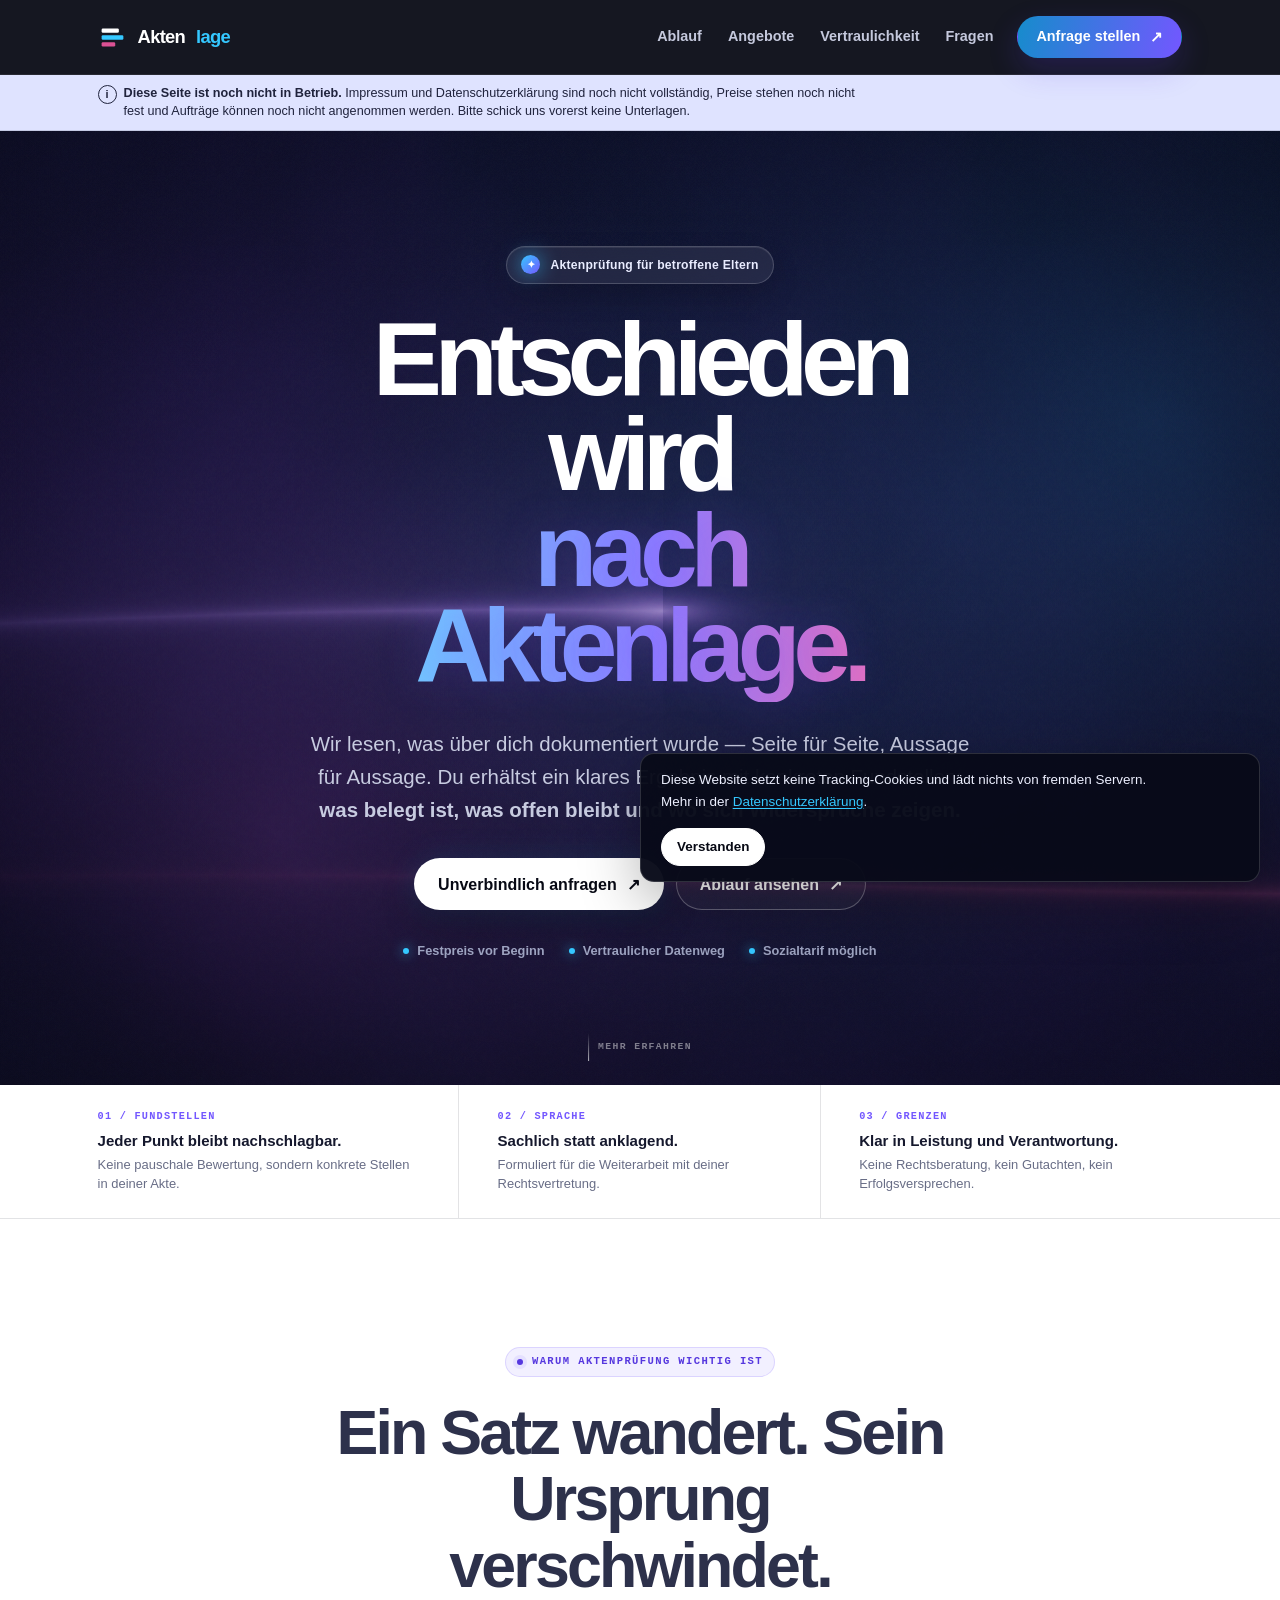
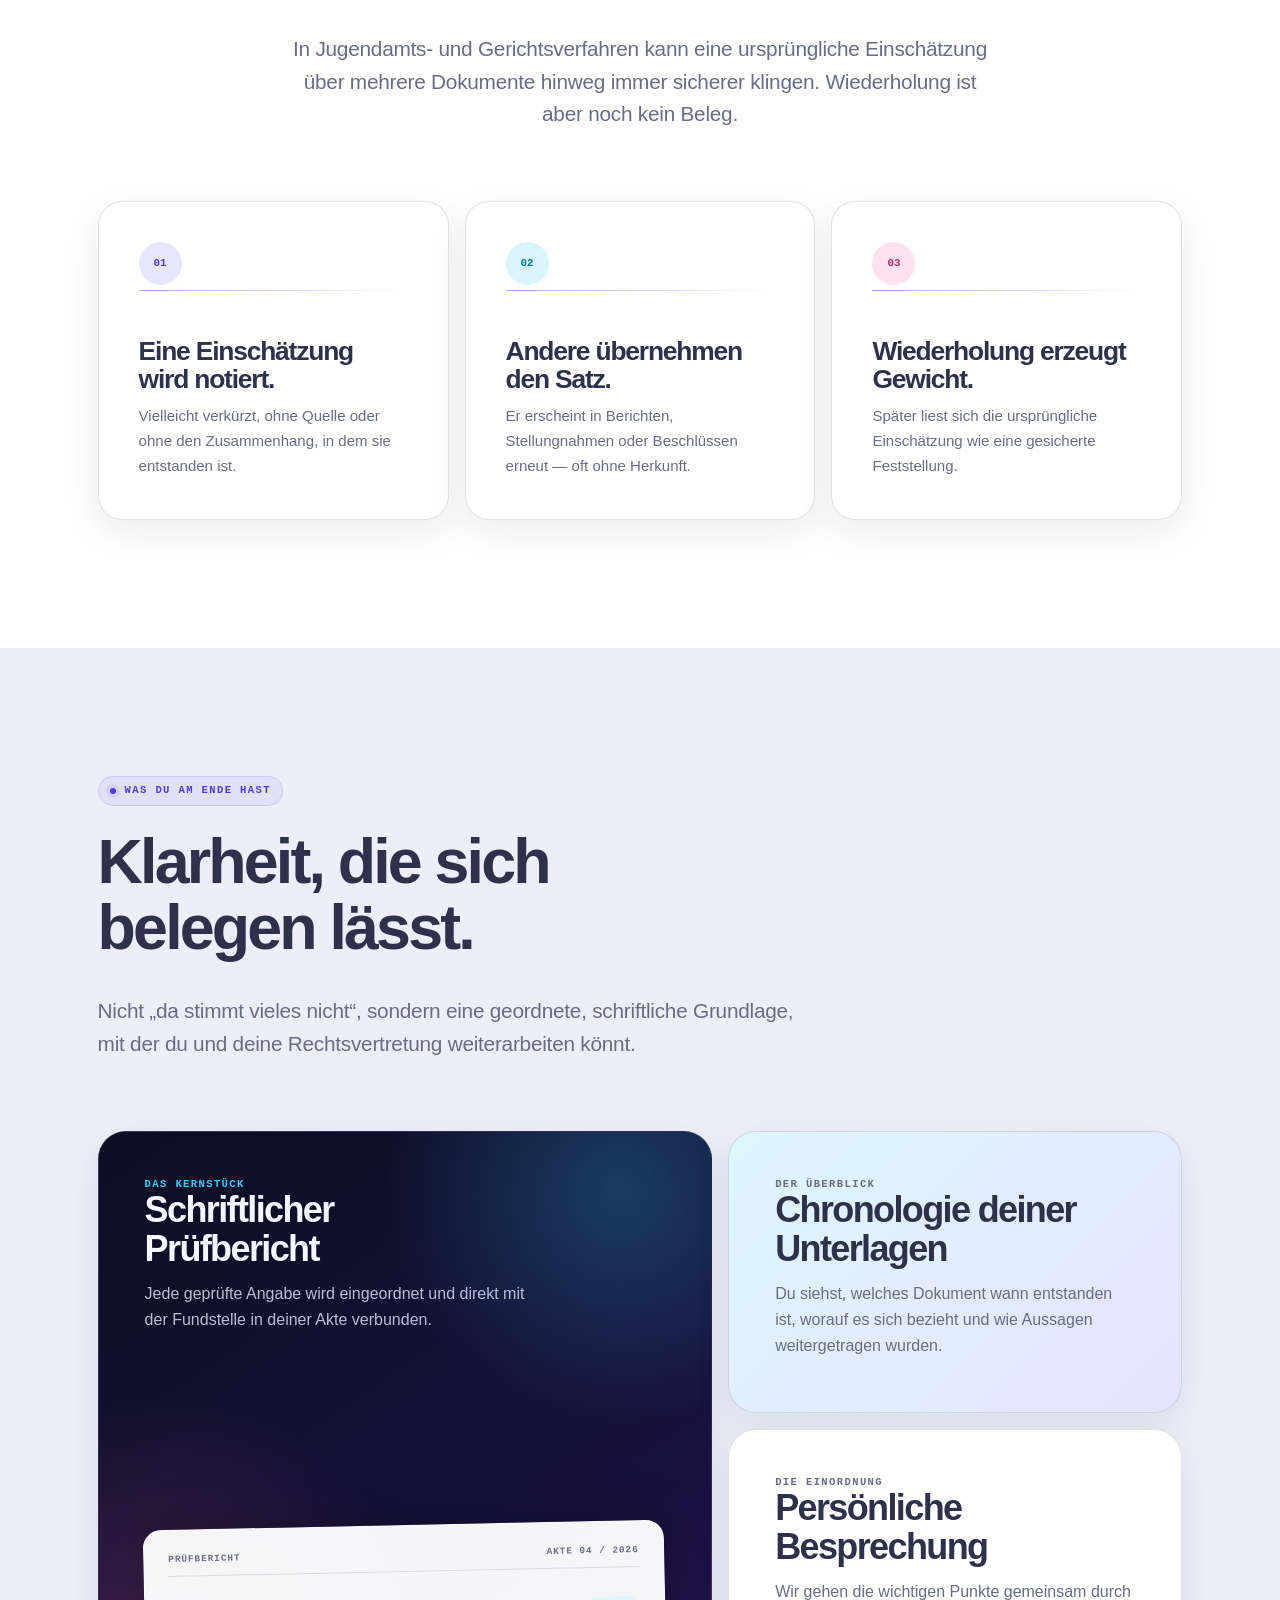
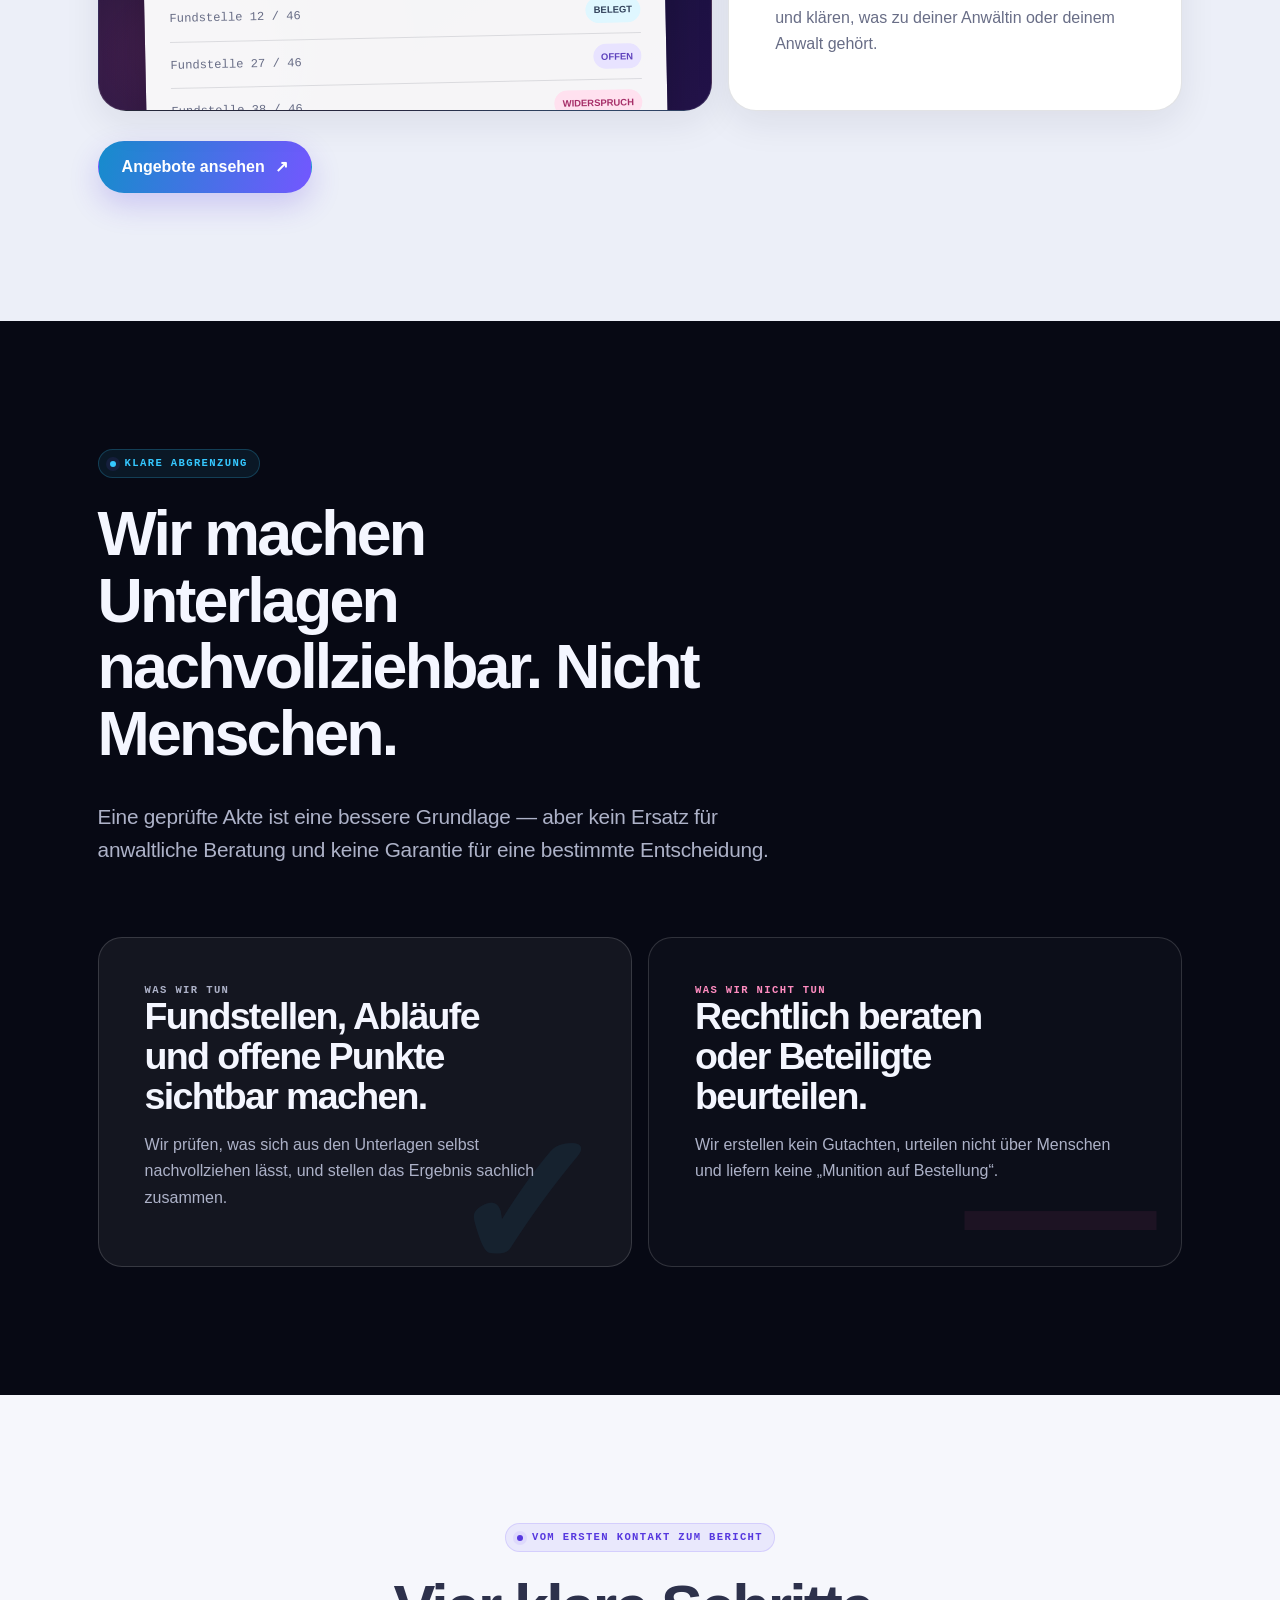
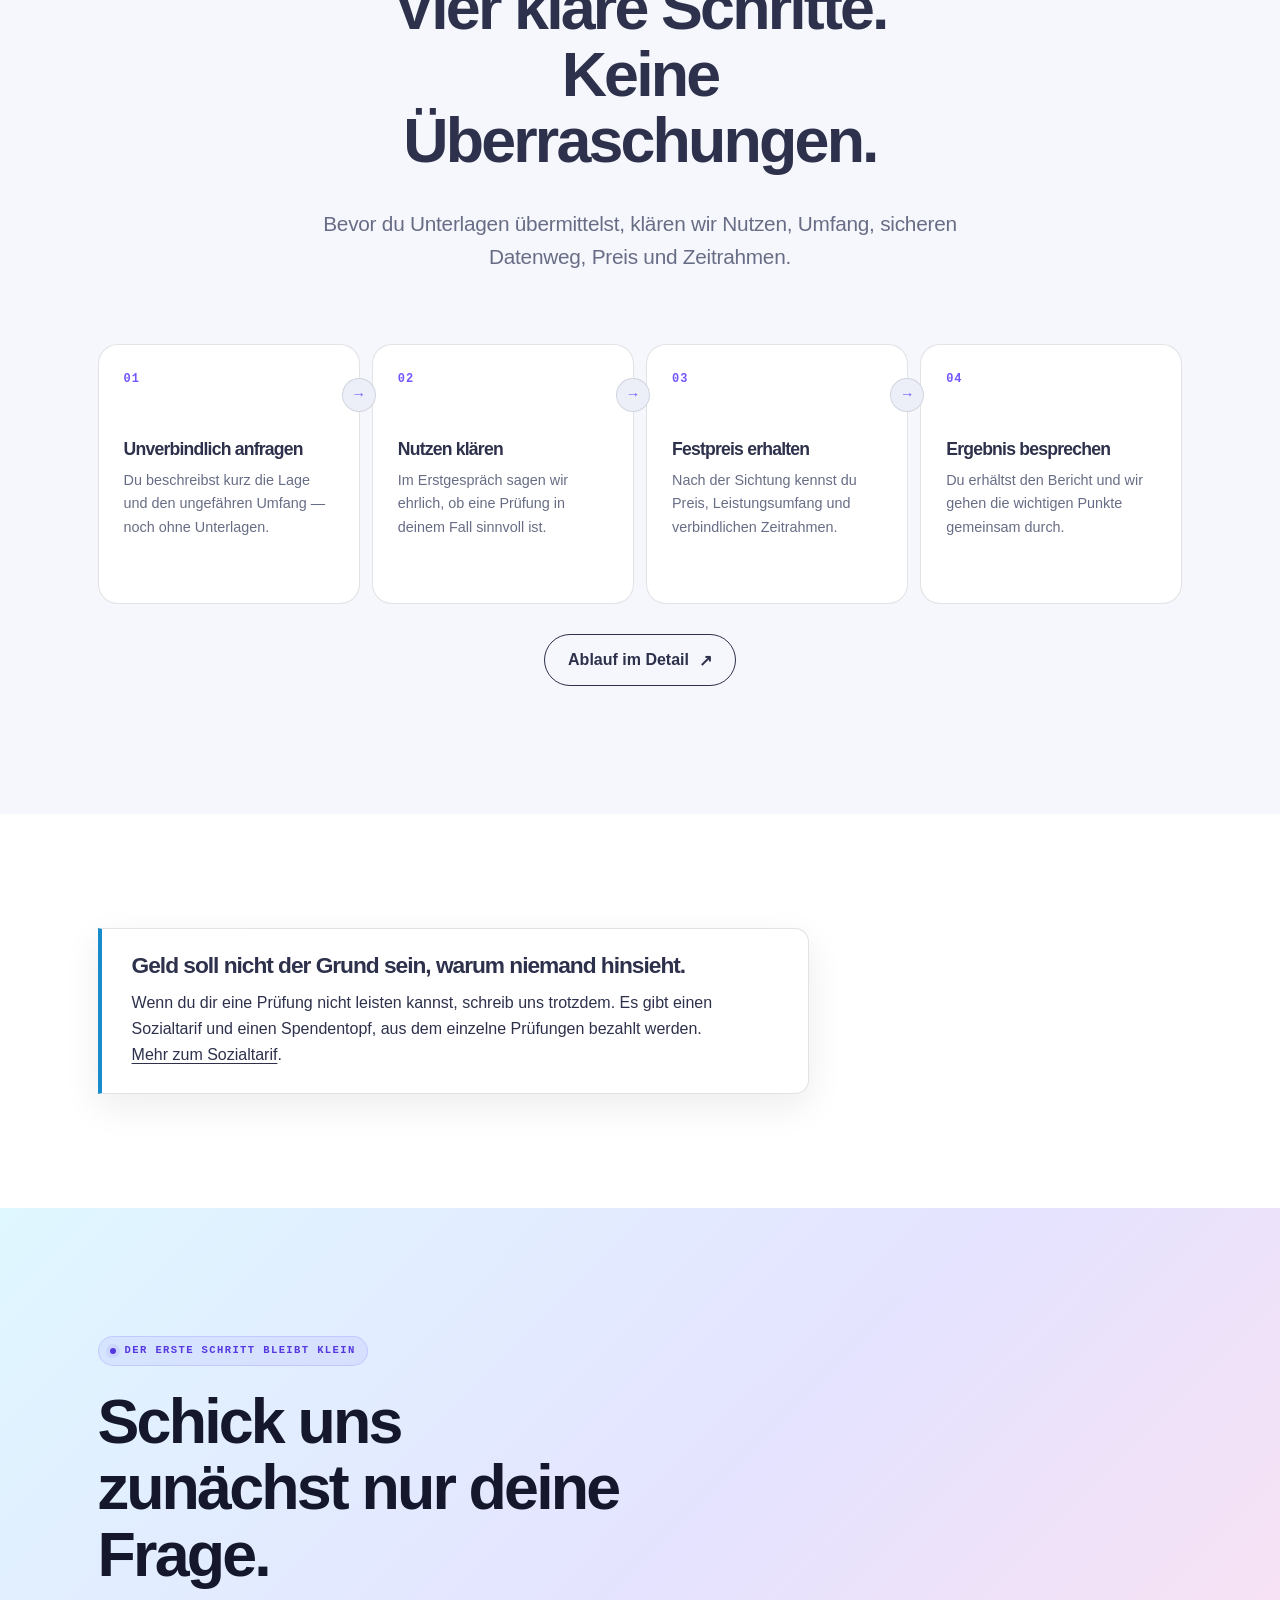
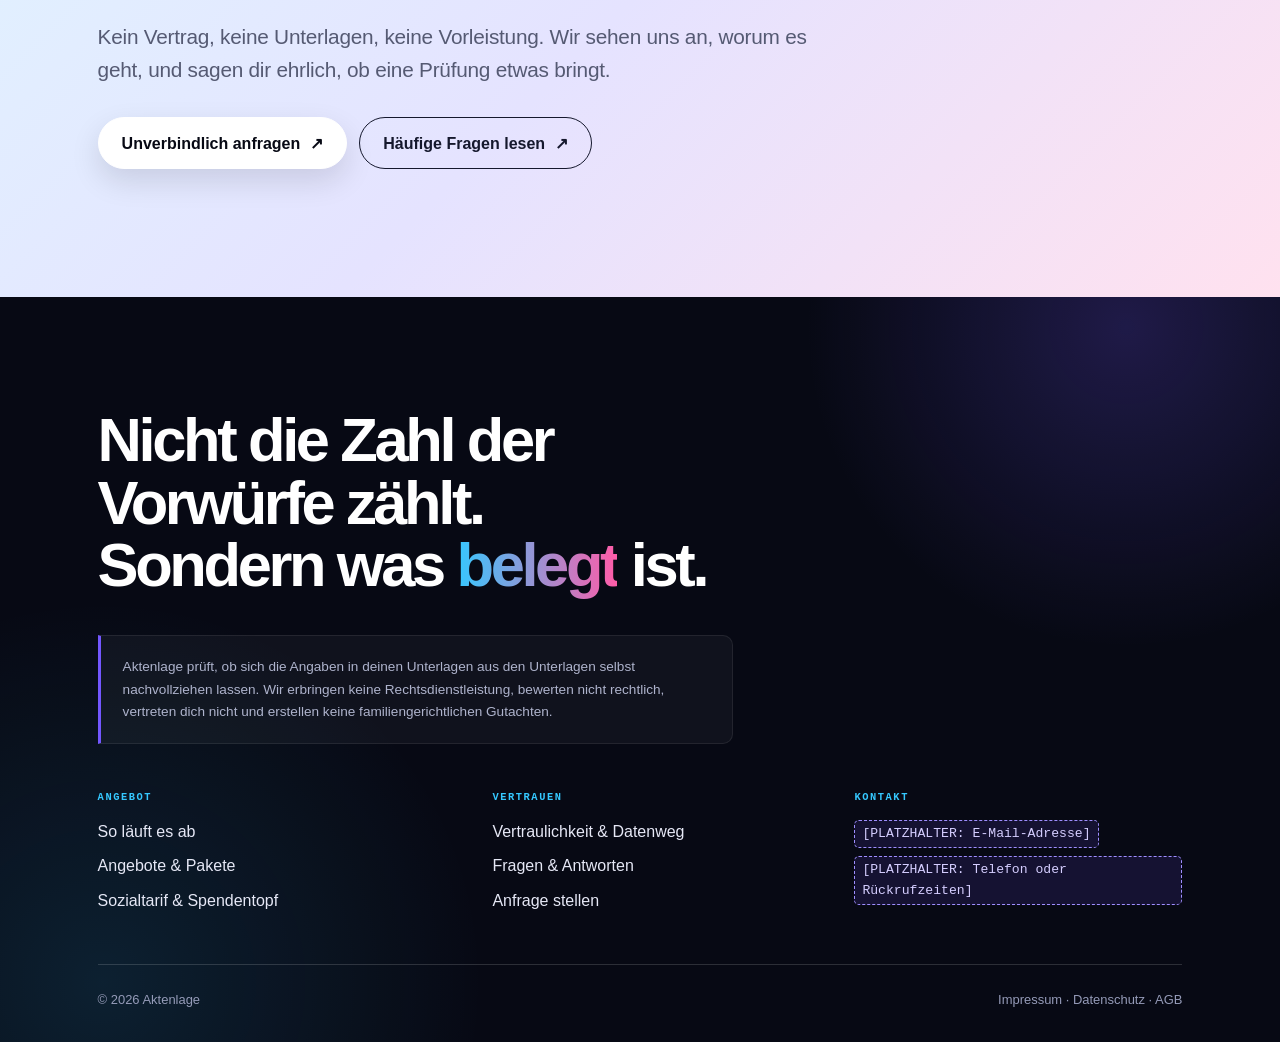
==== commit ff5916db: "Animierte Hero-Fallbackspur ergänzen" ====
--- a/index.html
+++ b/index.html
@@ -48,6 +48,11 @@
 
     <section class="shader-hero" aria-labelledby="hero-title">
       <canvas class="shader-hero__canvas" data-shader aria-hidden="true"></canvas>
+      <div class="shader-hero__fallback" aria-hidden="true">
+        <span></span>
+        <span></span>
+        <span></span>
+      </div>
       <div class="shader-hero__content">
         <div class="hero-badge" data-reveal>
           <span class="hero-badge__spark" aria-hidden="true">✦</span>
--- a/css/styles.css
+++ b/css/styles.css
@@ -431,6 +431,58 @@
 
 .shader-hero__canvas.is-fallback { opacity: 0; }
 
+.shader-hero__fallback {
+  position: absolute;
+  inset: -8%;
+  z-index: -4;
+  overflow: hidden;
+  background:
+    radial-gradient(circle at 74% 24%, rgba(53, 200, 255, .24), transparent 26%),
+    radial-gradient(circle at 22% 76%, rgba(255, 92, 168, .18), transparent 29%),
+    radial-gradient(circle at 50% 48%, rgba(115, 87, 255, .28), transparent 38%);
+  animation: fallback-aurora 12s ease-in-out infinite alternate;
+}
+
+.shader-hero__fallback span {
+  position: absolute;
+  left: -62%;
+  width: 58%;
+  height: 2px;
+  border-radius: 999px;
+  background: linear-gradient(90deg, transparent 0%, rgba(53, 200, 255, .08) 16%, #35c8ff 76%, #dff8ff 92%, transparent 100%);
+  box-shadow: 0 0 8px rgba(53, 200, 255, .84), 0 0 34px rgba(53, 200, 255, .42);
+  animation: fallback-streak 7.6s cubic-bezier(.38, 0, .62, 1) infinite;
+}
+
+.shader-hero__fallback span:nth-child(1) { top: 31%; animation-delay: -1.4s; }
+.shader-hero__fallback span:nth-child(2) {
+  top: 54%;
+  height: 1px;
+  background: linear-gradient(90deg, transparent 0%, rgba(115, 87, 255, .12) 12%, #8e7dff 78%, #fff 94%, transparent 100%);
+  box-shadow: 0 0 9px rgba(115, 87, 255, .9), 0 0 38px rgba(115, 87, 255, .5);
+  animation-duration: 9.2s;
+  animation-delay: -6.7s;
+}
+.shader-hero__fallback span:nth-child(3) {
+  top: 73%;
+  background: linear-gradient(90deg, transparent 0%, rgba(255, 92, 168, .08) 14%, #ff5ca8 80%, #ffe2f0 94%, transparent 100%);
+  box-shadow: 0 0 8px rgba(255, 92, 168, .82), 0 0 32px rgba(255, 92, 168, .38);
+  animation-duration: 8.4s;
+  animation-delay: -4.1s;
+}
+
+@keyframes fallback-streak {
+  0% { opacity: 0; transform: translate3d(0, 0, 0) scaleX(.72); }
+  12% { opacity: .88; }
+  78% { opacity: .88; }
+  100% { opacity: 0; transform: translate3d(295%, 0, 0) scaleX(1.08); }
+}
+
+@keyframes fallback-aurora {
+  from { transform: scale(1) translate3d(-1.5%, 1%, 0); }
+  to { transform: scale(1.08) translate3d(2%, -1.5%, 0); }
+}
+
 .shader-hero::before {
   content: "";
   position: absolute;
@@ -1088,6 +1140,8 @@
   *, *::before, *::after { scroll-behavior: auto !important; transition-duration: .01ms !important; animation-duration: .01ms !important; animation-iteration-count: 1 !important; }
   .js [data-reveal] { opacity: 1; transform: none; }
   .btn:hover { transform: none; }
+  .shader-hero__fallback { animation: none; }
+  .shader-hero__fallback span { animation: none; opacity: .42; transform: translateX(115%); }
 }
 
 /* ---------- Kleine Bildschirme ------------------------------------------ */
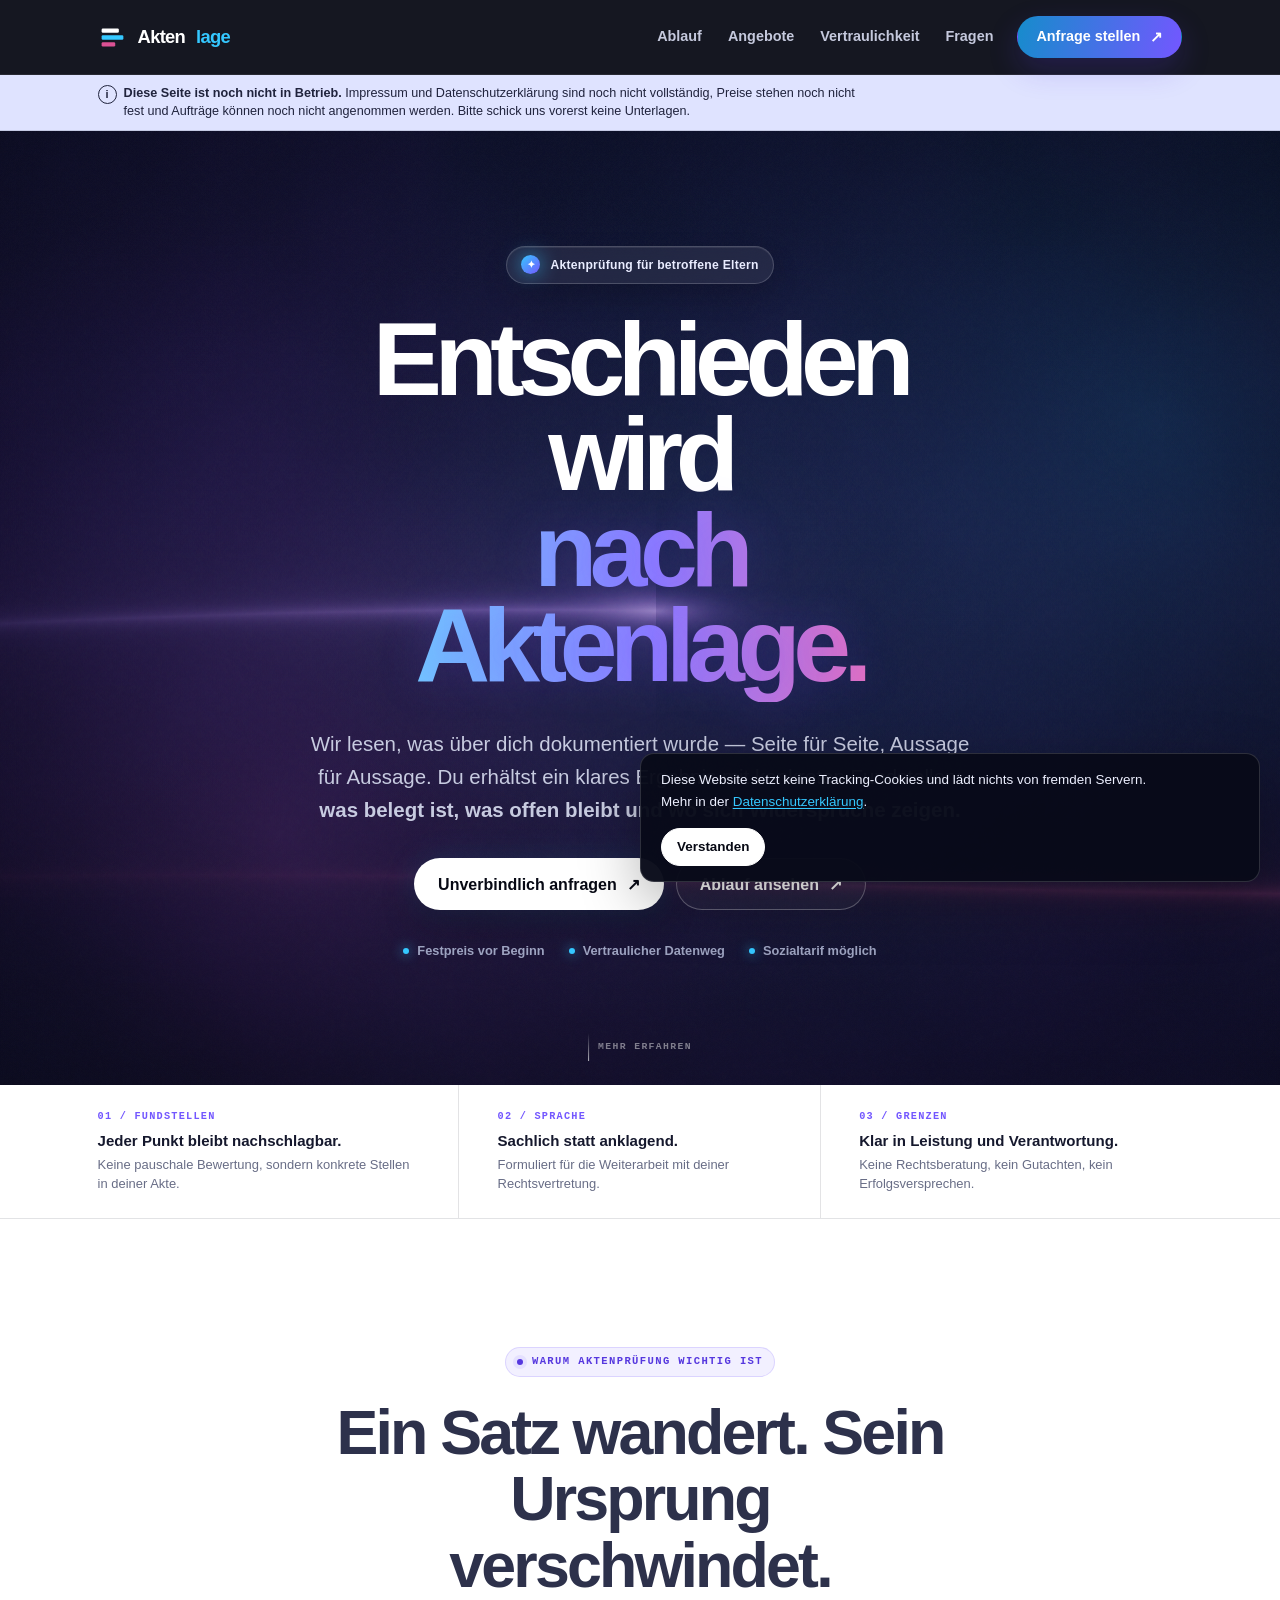
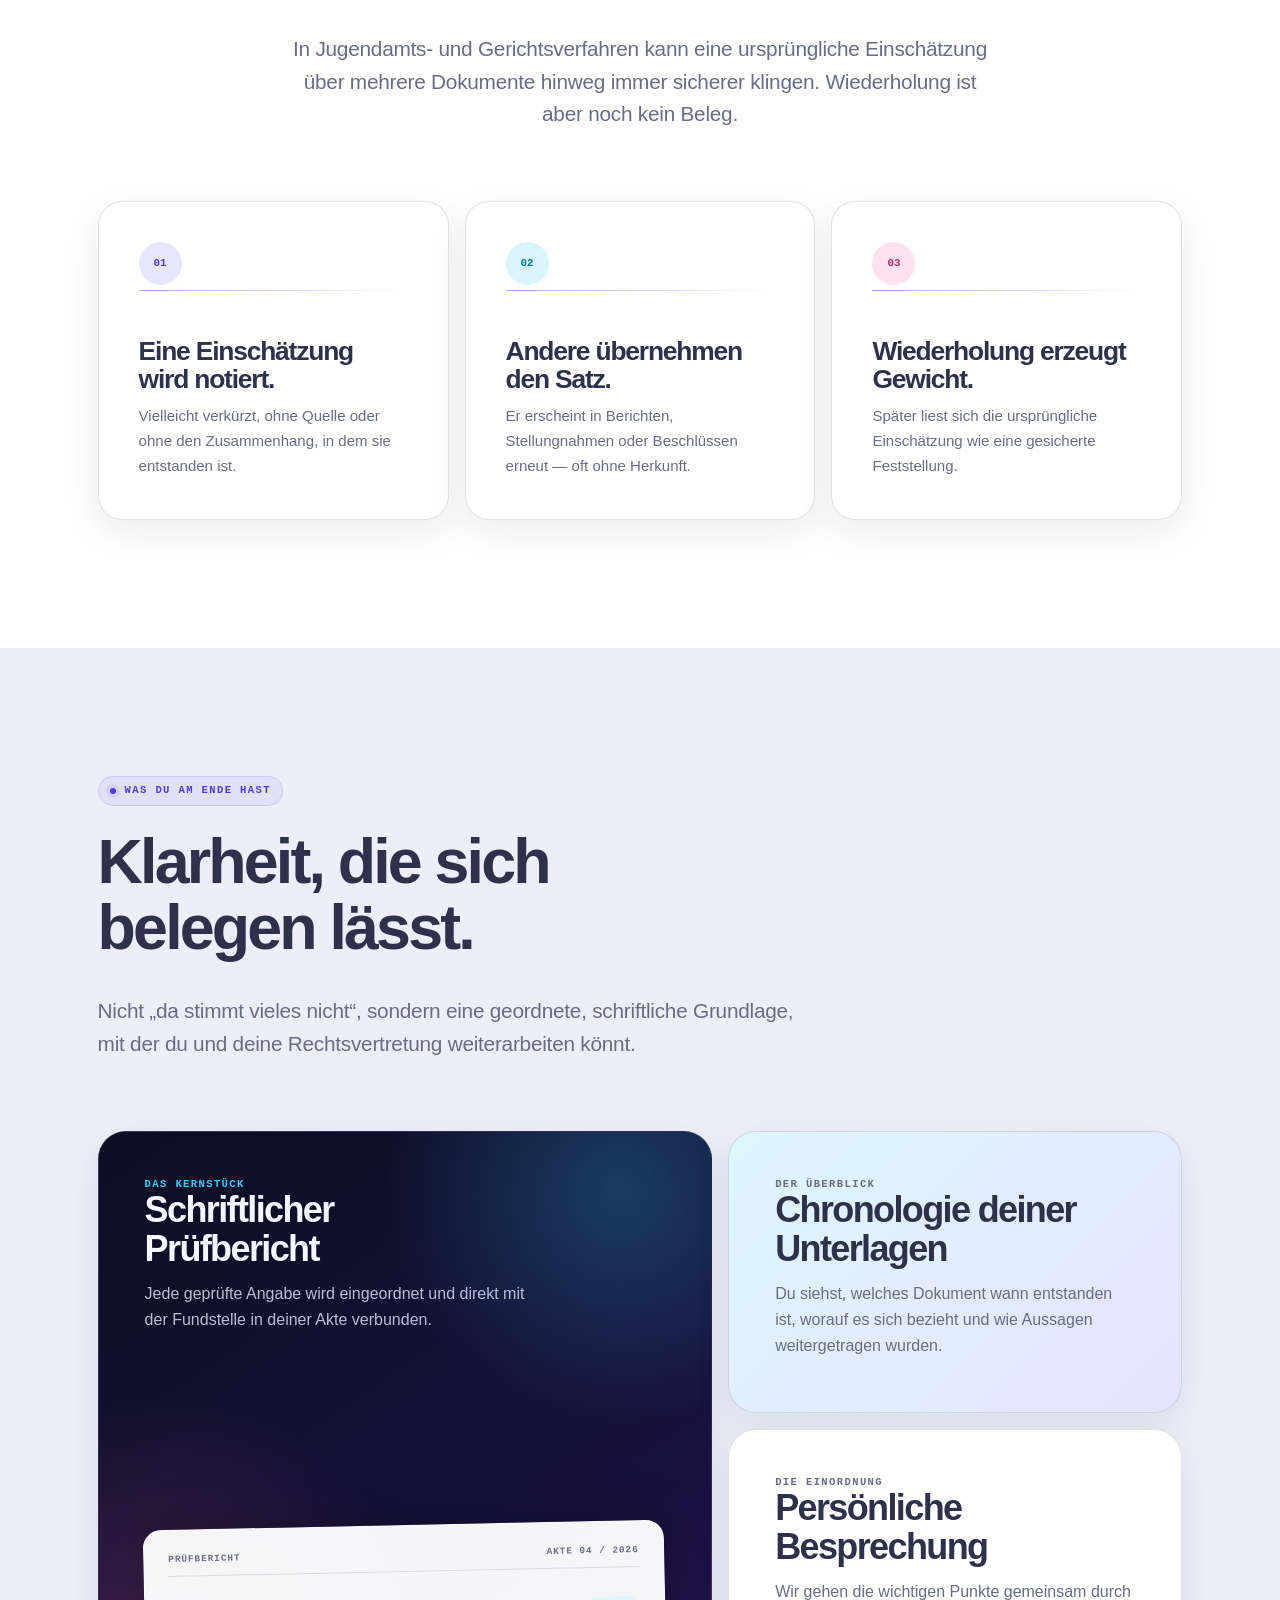
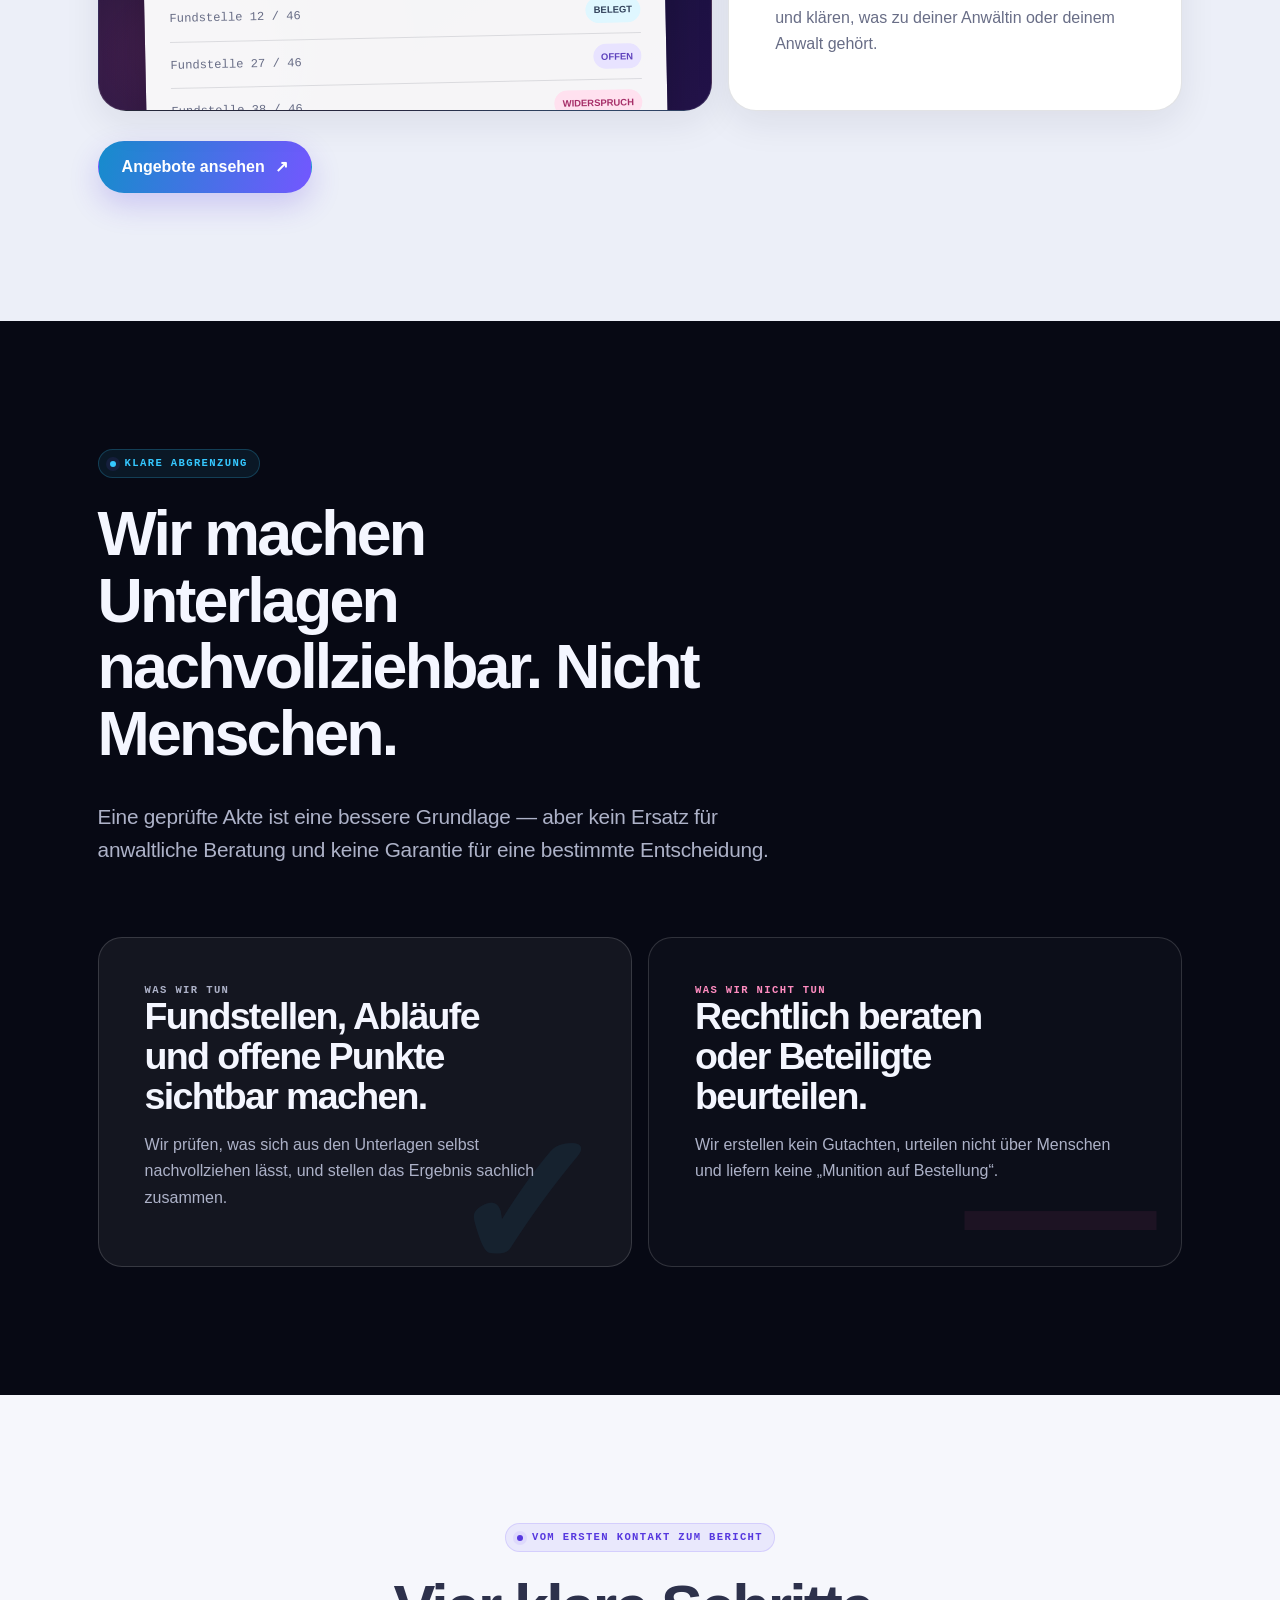
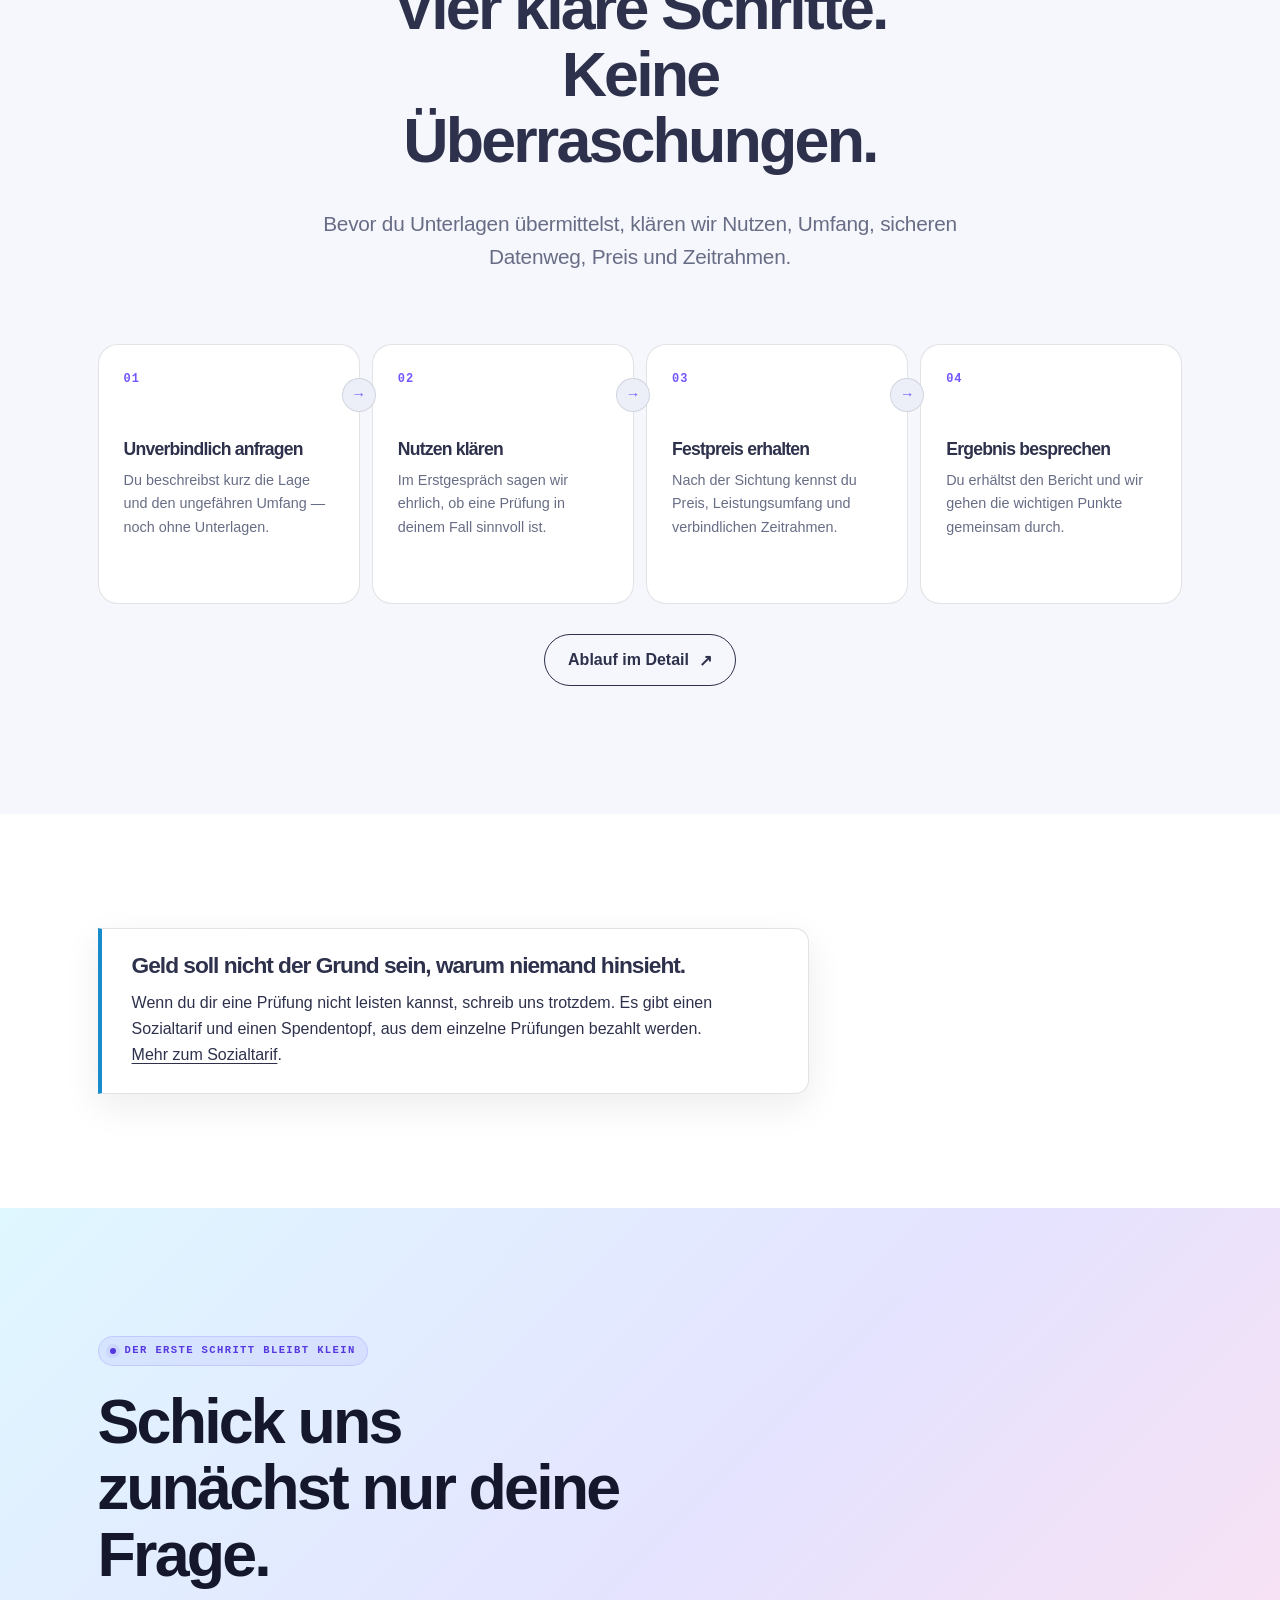
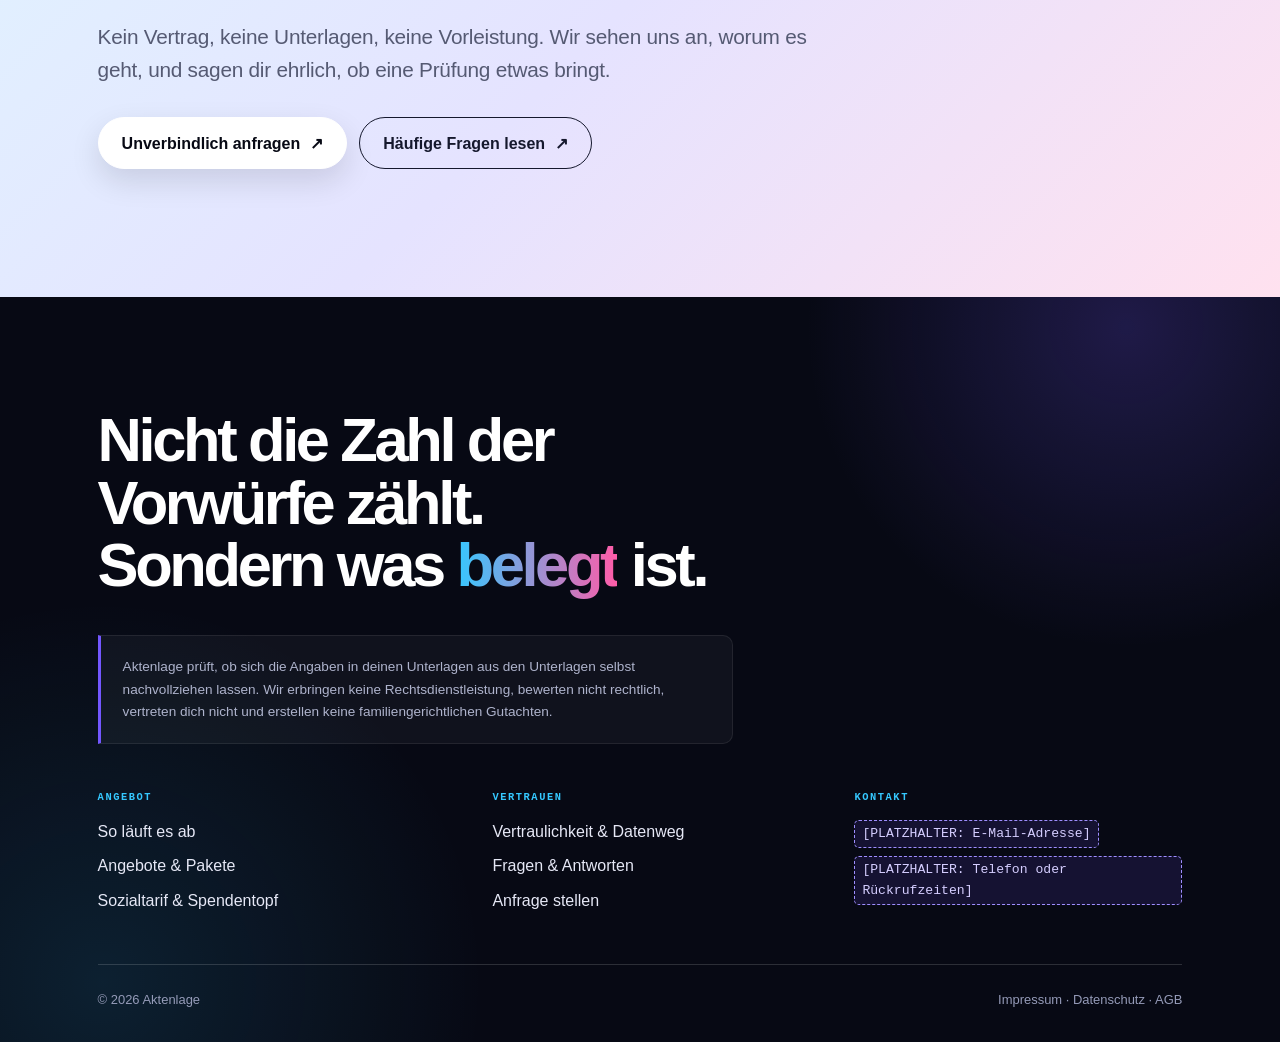
==== commit 89d35b20: "Stylesheet-Cache für neues Design erneuern" ====
--- a/index.html
+++ b/index.html
@@ -10,7 +10,7 @@
   <!-- VORSCHAU: bis Impressum und Datenschutz vollständig sind. Vor dem Livegang entfernen. -->
   <meta name="robots" content="noindex, nofollow" />
   <link rel="icon" href="favicon.svg" type="image/svg+xml" />
-  <link rel="stylesheet" href="css/styles.css" />
+  <link rel="stylesheet" href="css/styles.css?v=20260919-2" />
 </head>
 <body class="home">
   <a class="skip-link" href="#inhalt">Zum Inhalt springen</a>
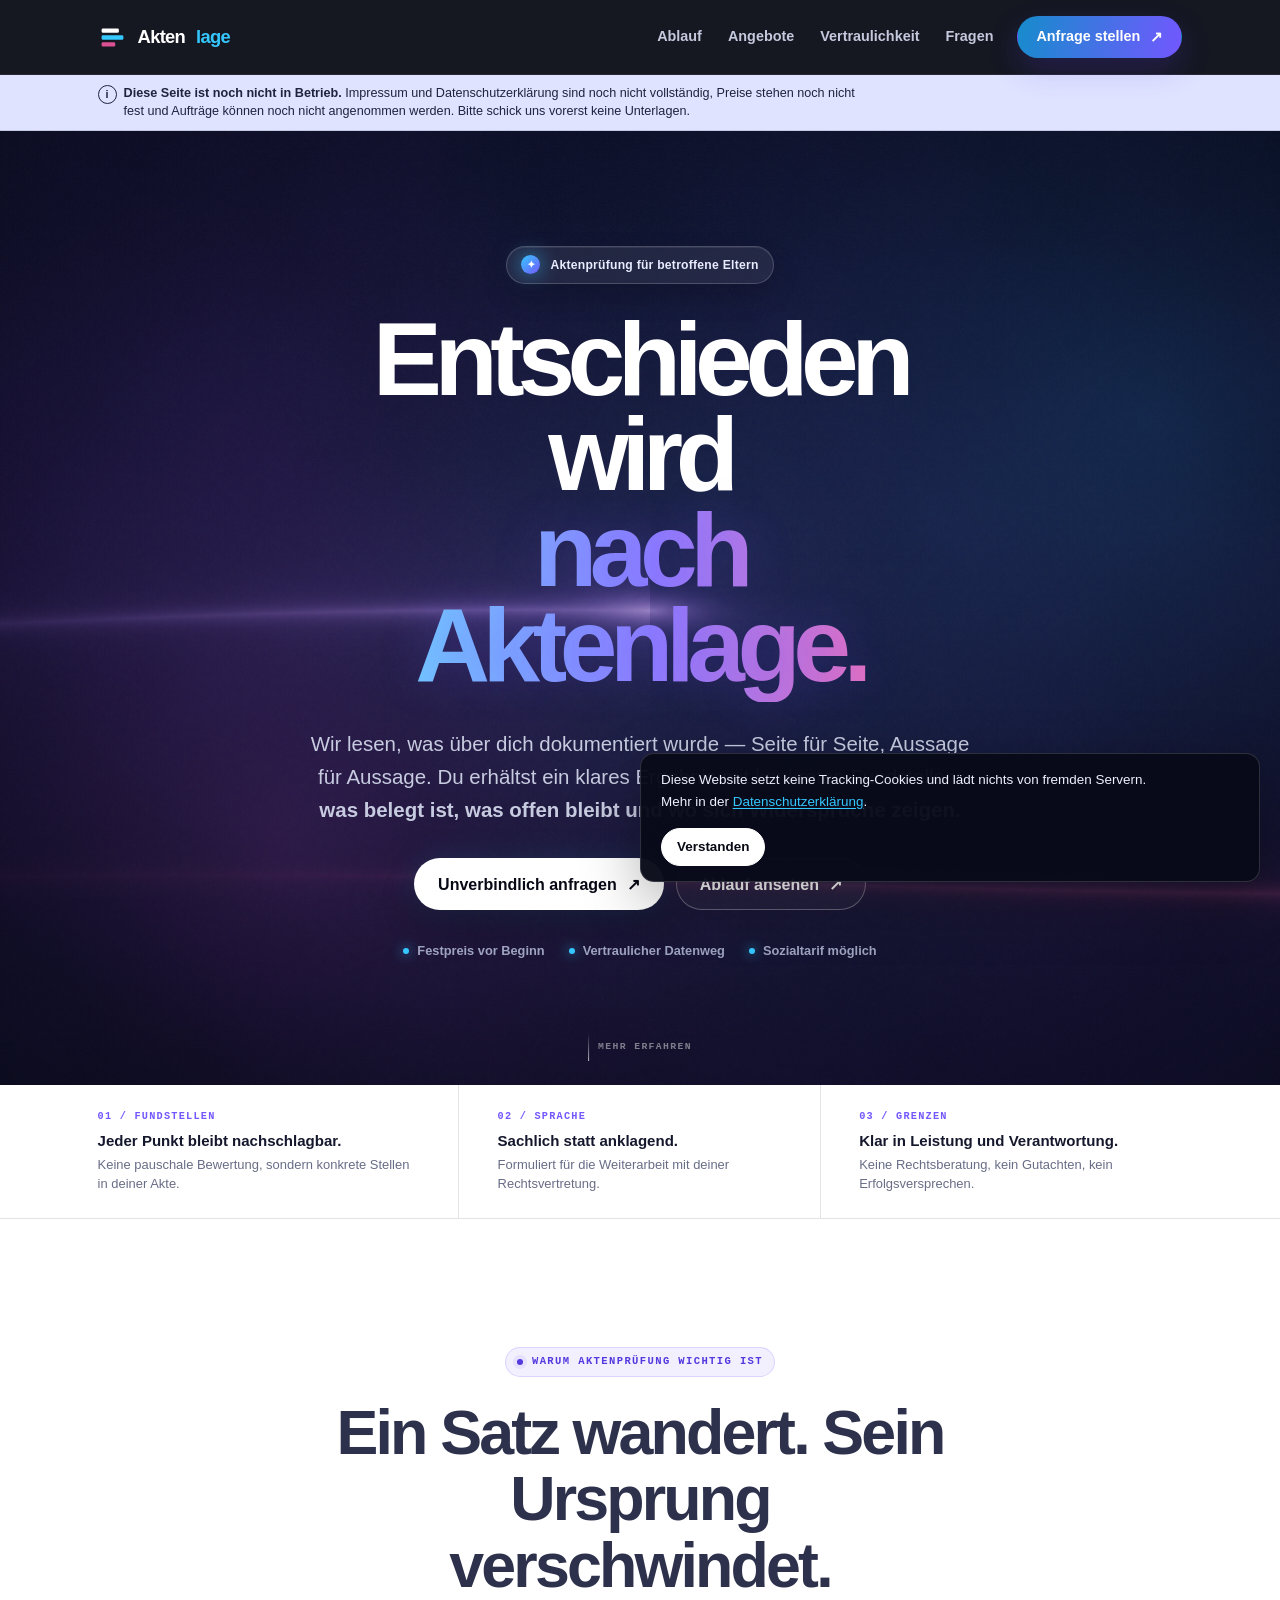
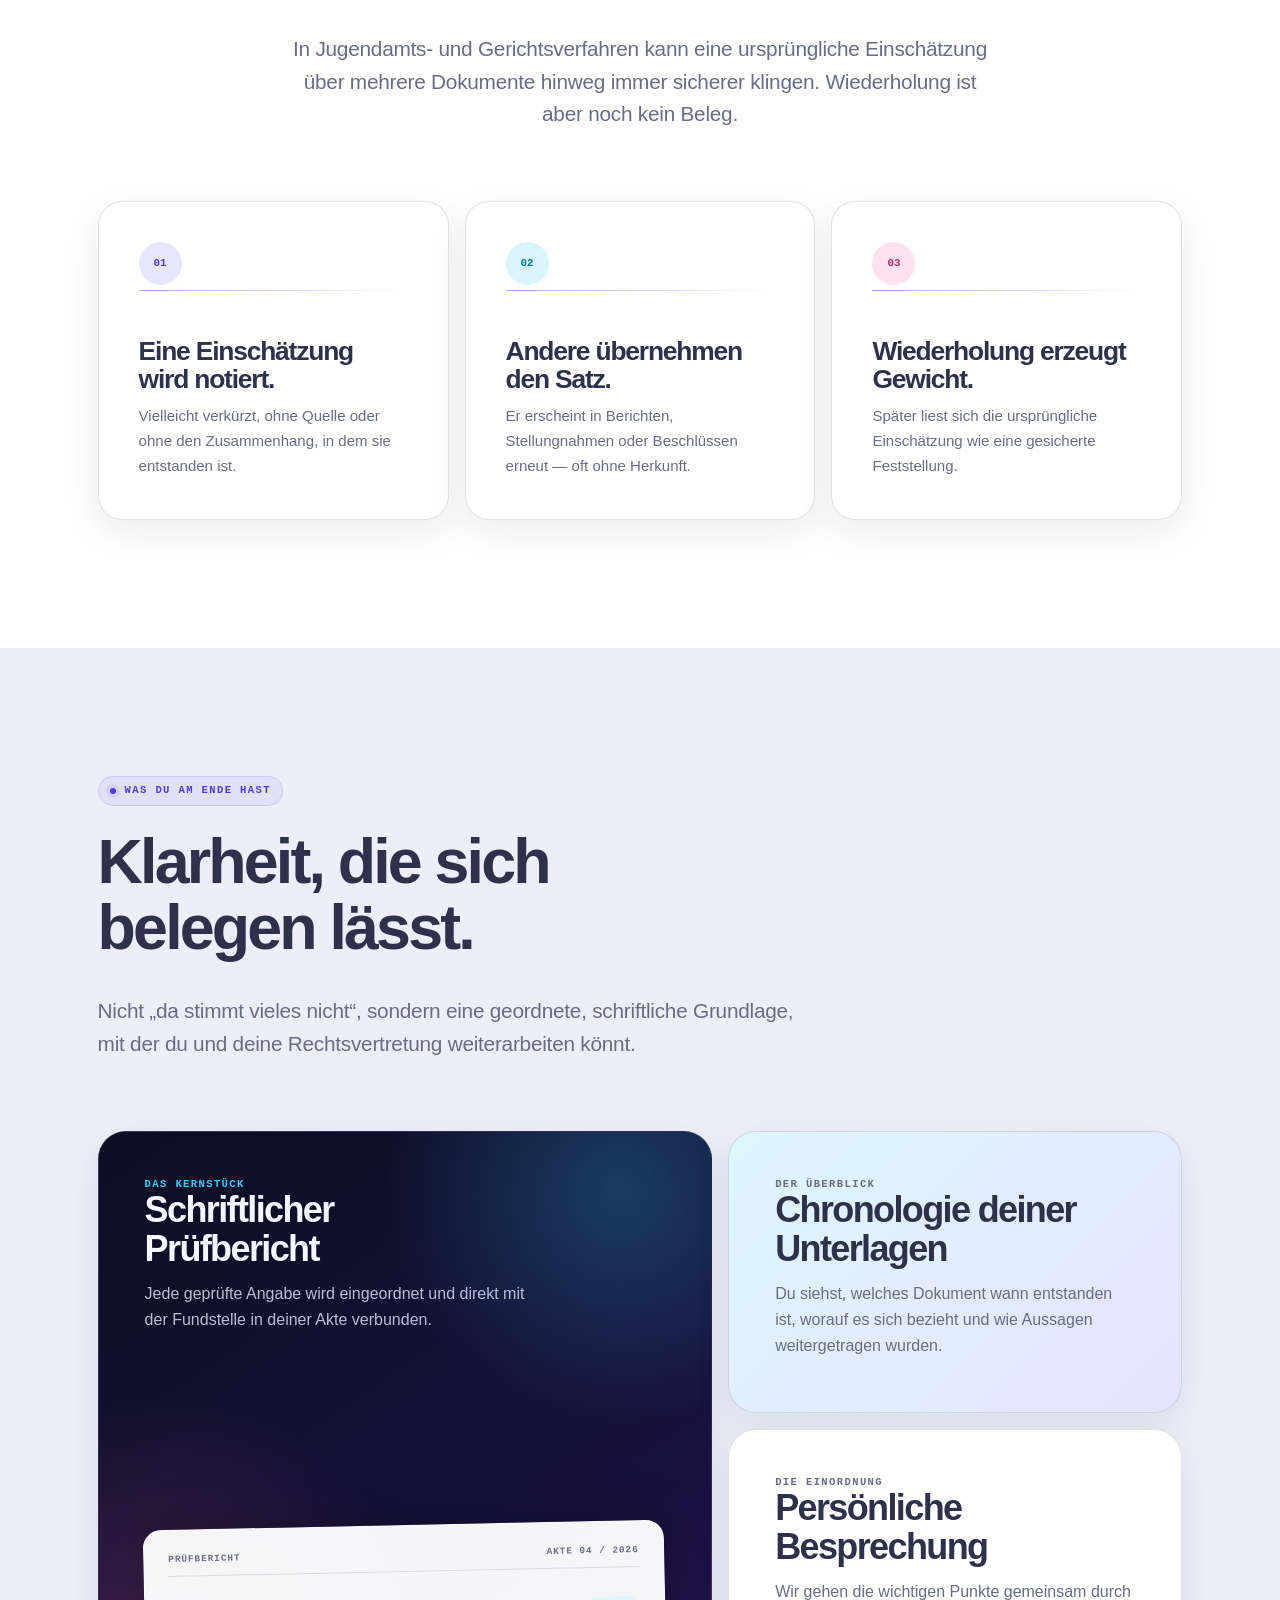
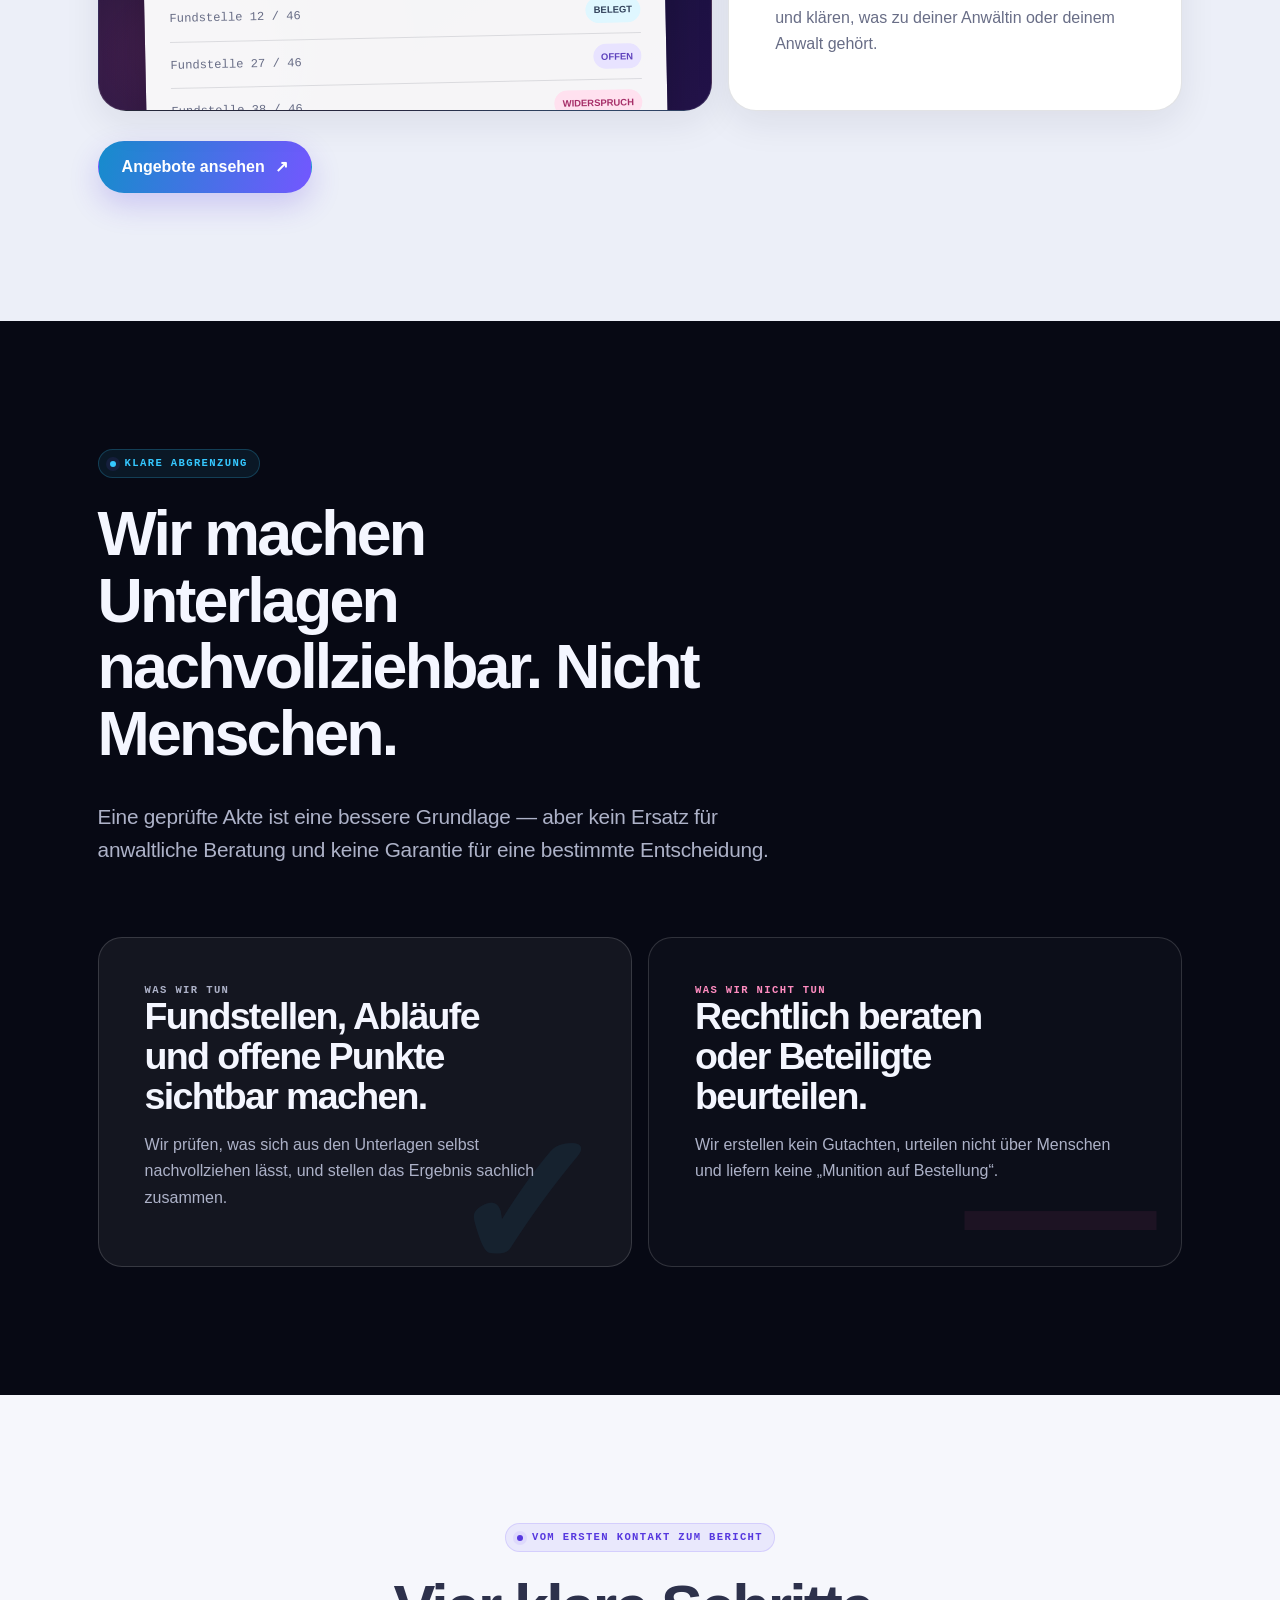
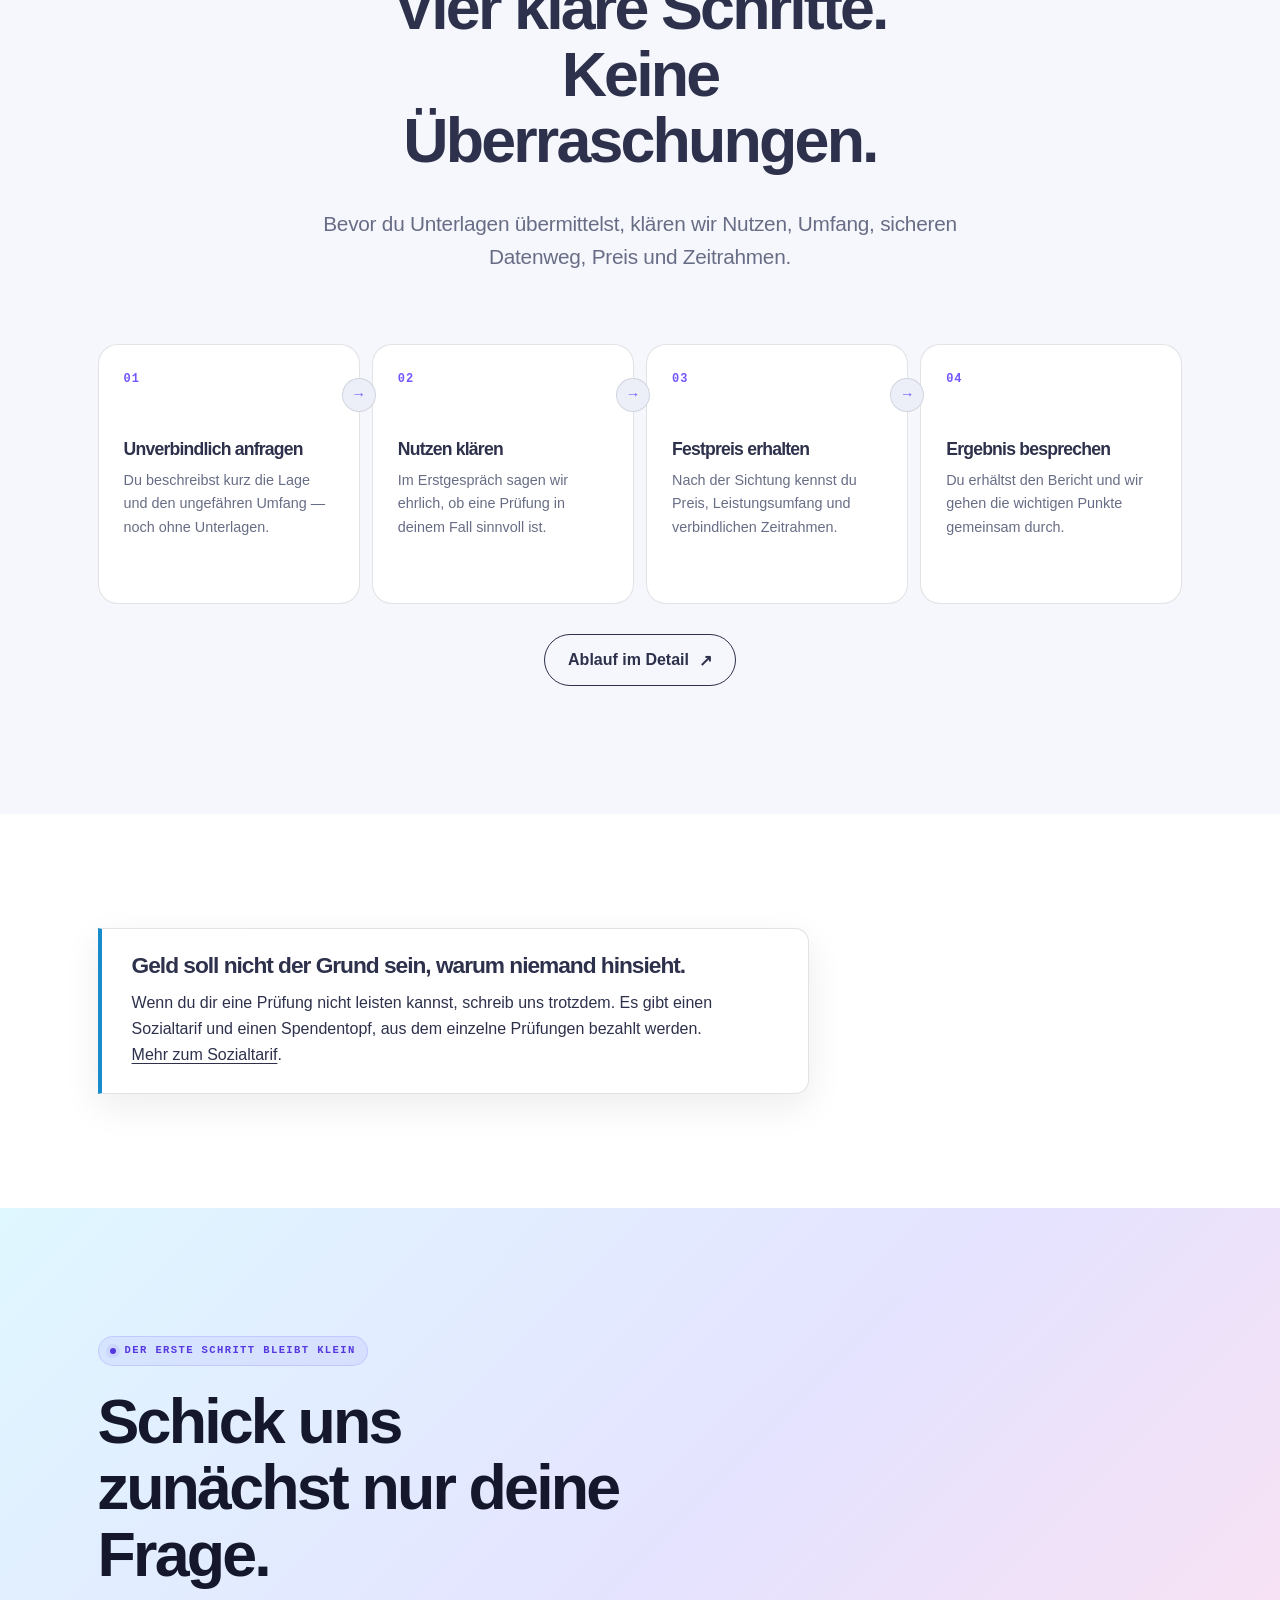
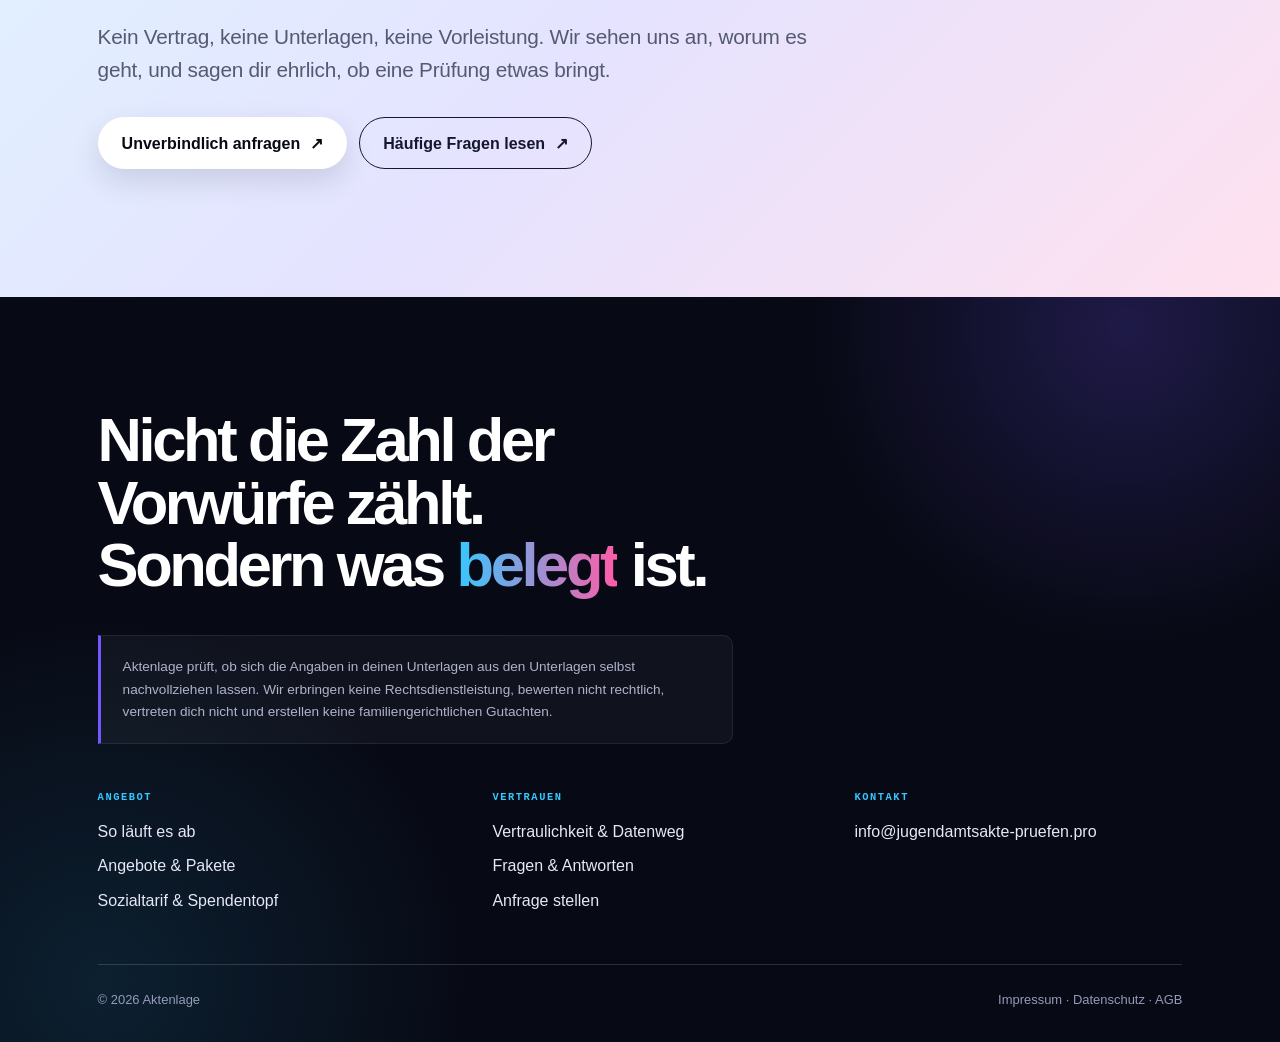
==== commit 988a7301: "Kontakt auf E-Mail umstellen" ====
--- a/index.html
+++ b/index.html
@@ -277,8 +277,7 @@
         <div>
           <h4>Kontakt</h4>
           <ul>
-            <li><span class="ph">[PLATZHALTER: E-Mail-Adresse]</span></li>
-            <li><span class="ph">[PLATZHALTER: Telefon oder Rückrufzeiten]</span></li>
+            <li><a href="mailto:info@jugendamtsakte-pruefen.pro">info@jugendamtsakte-pruefen.pro</a></li>
           </ul>
         </div>
       </div>
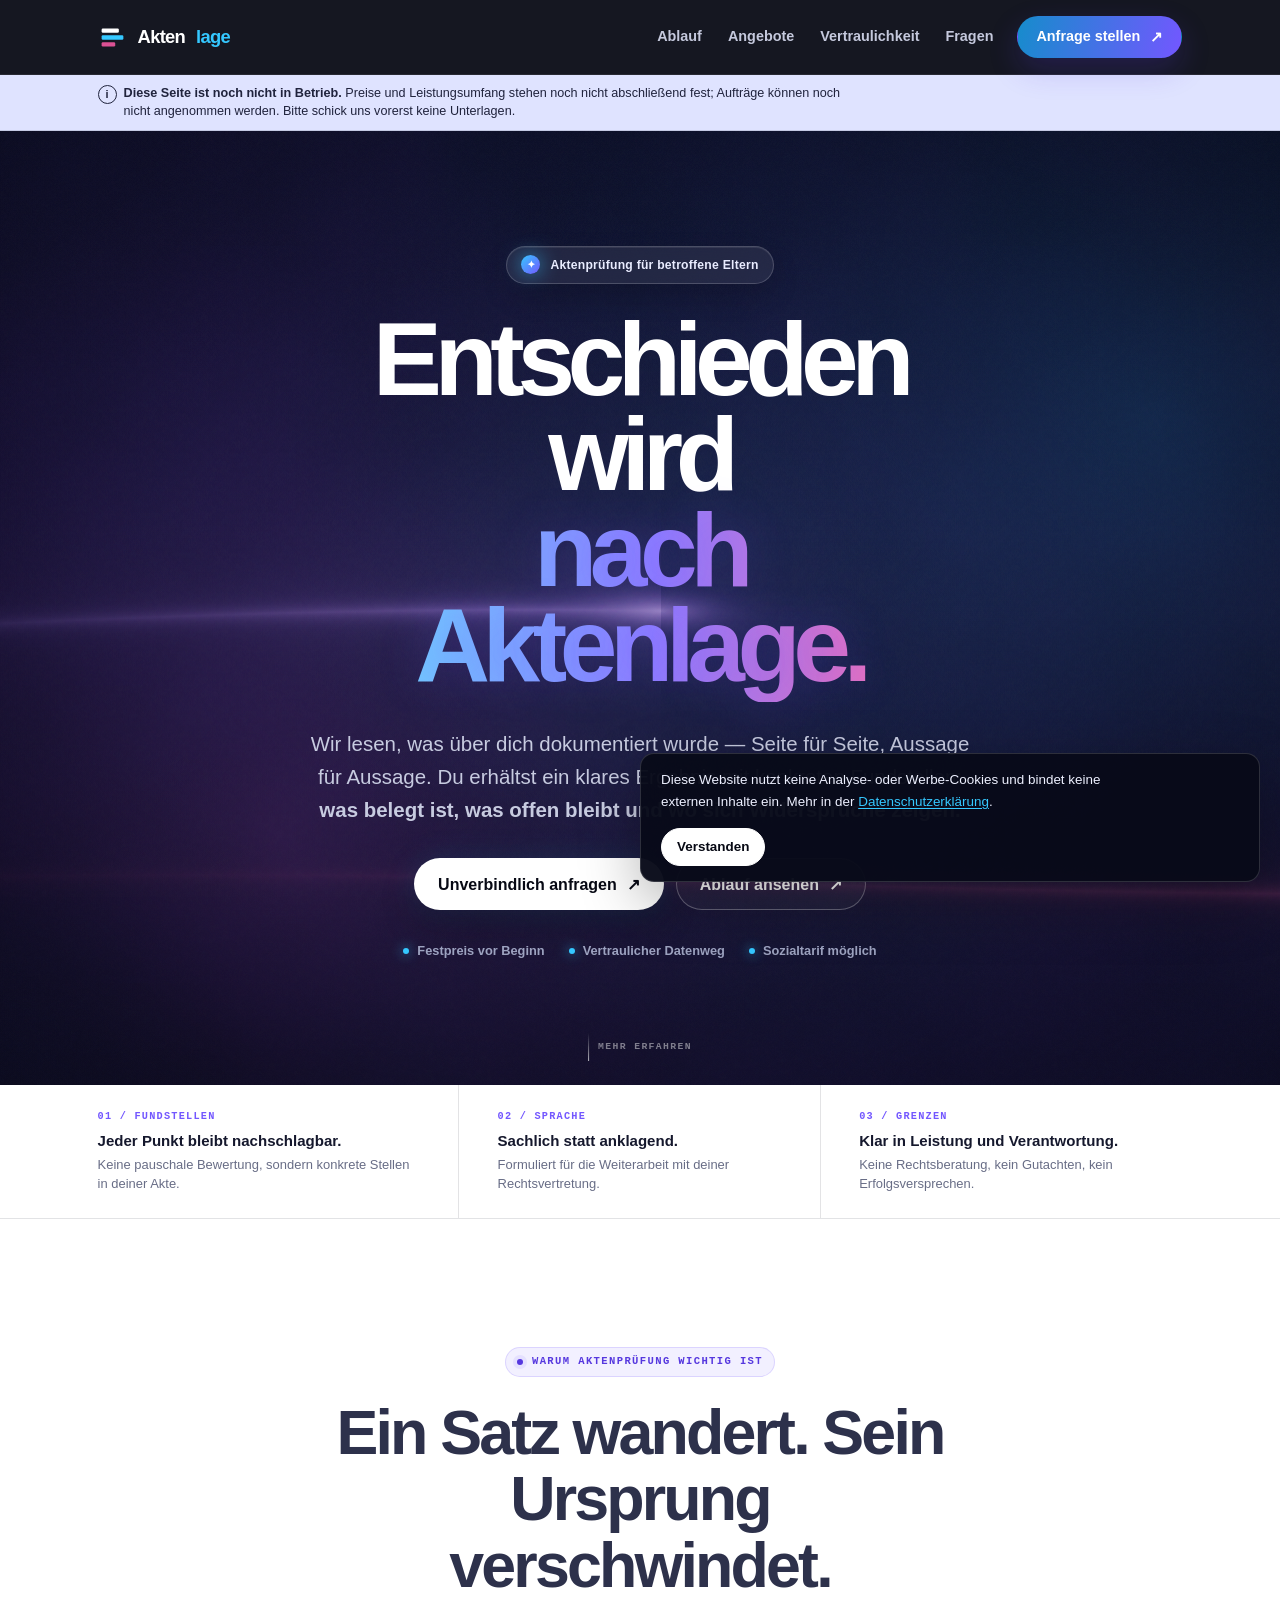
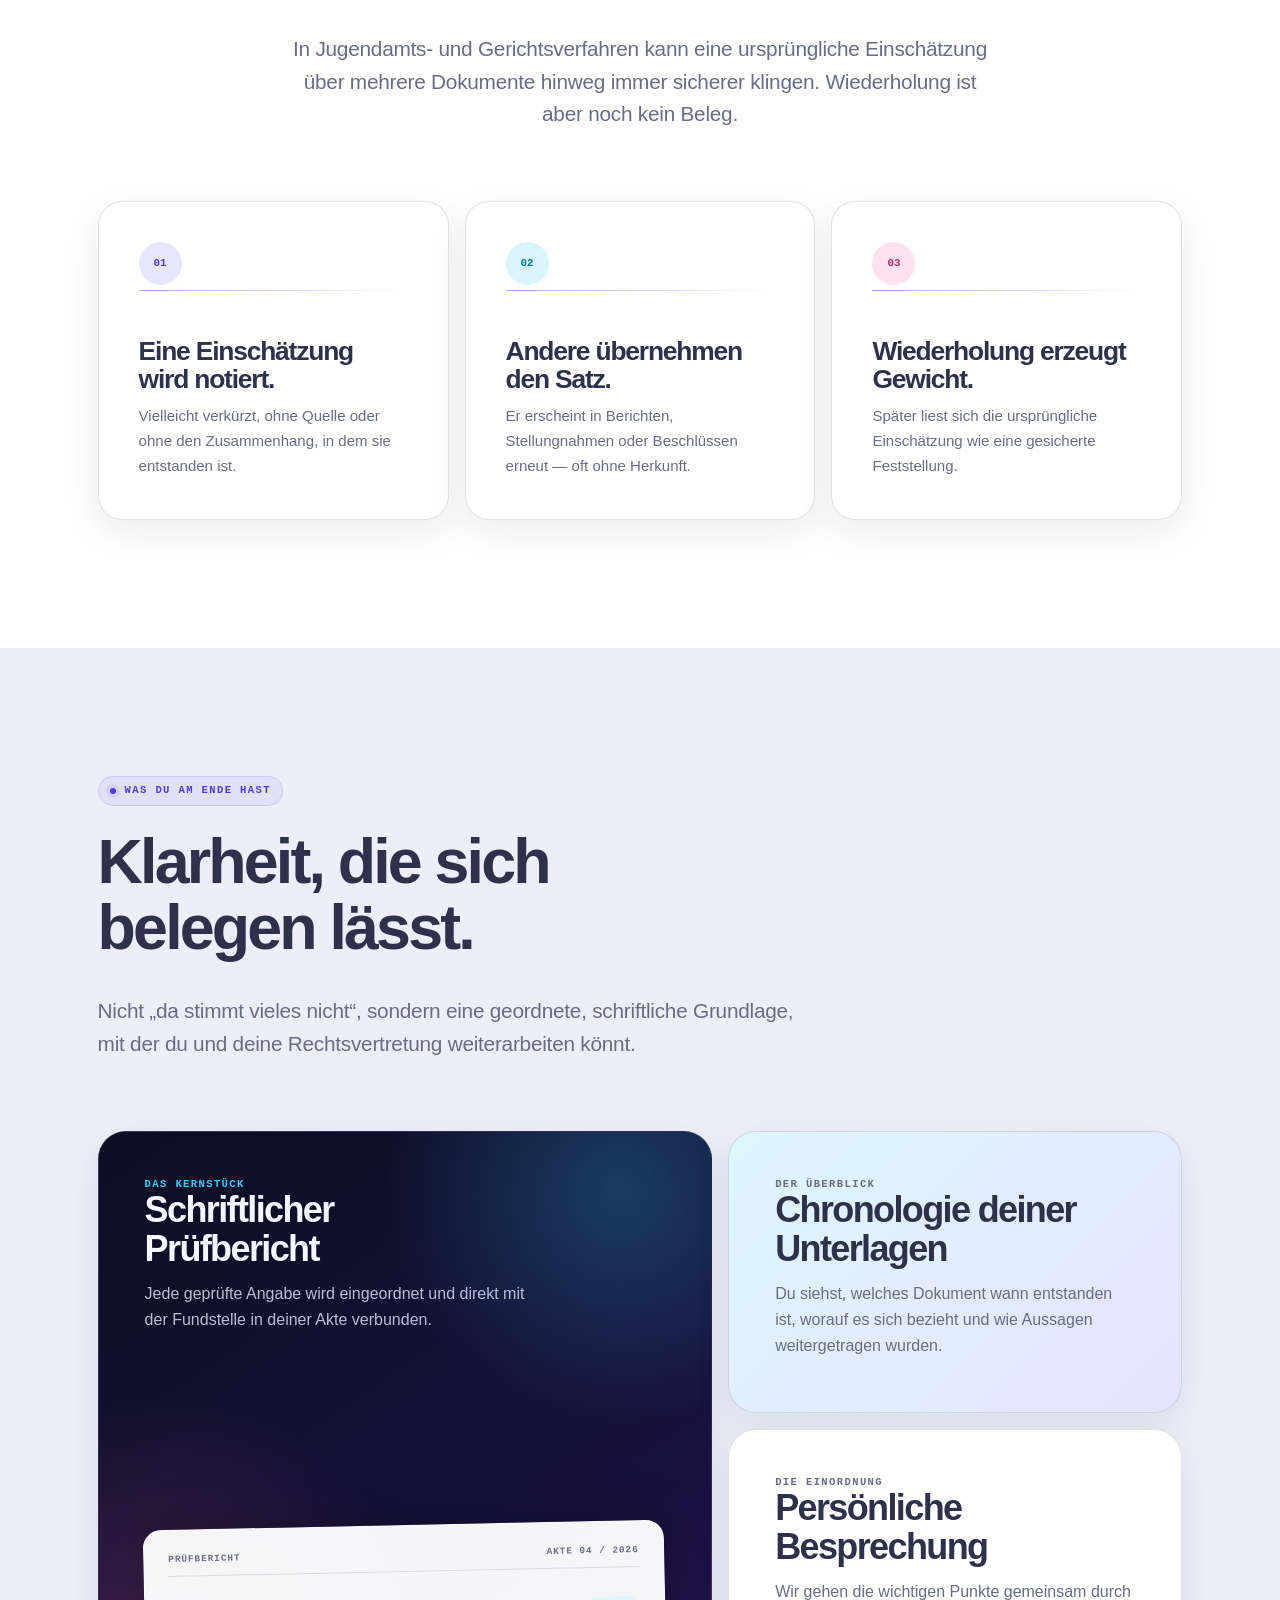
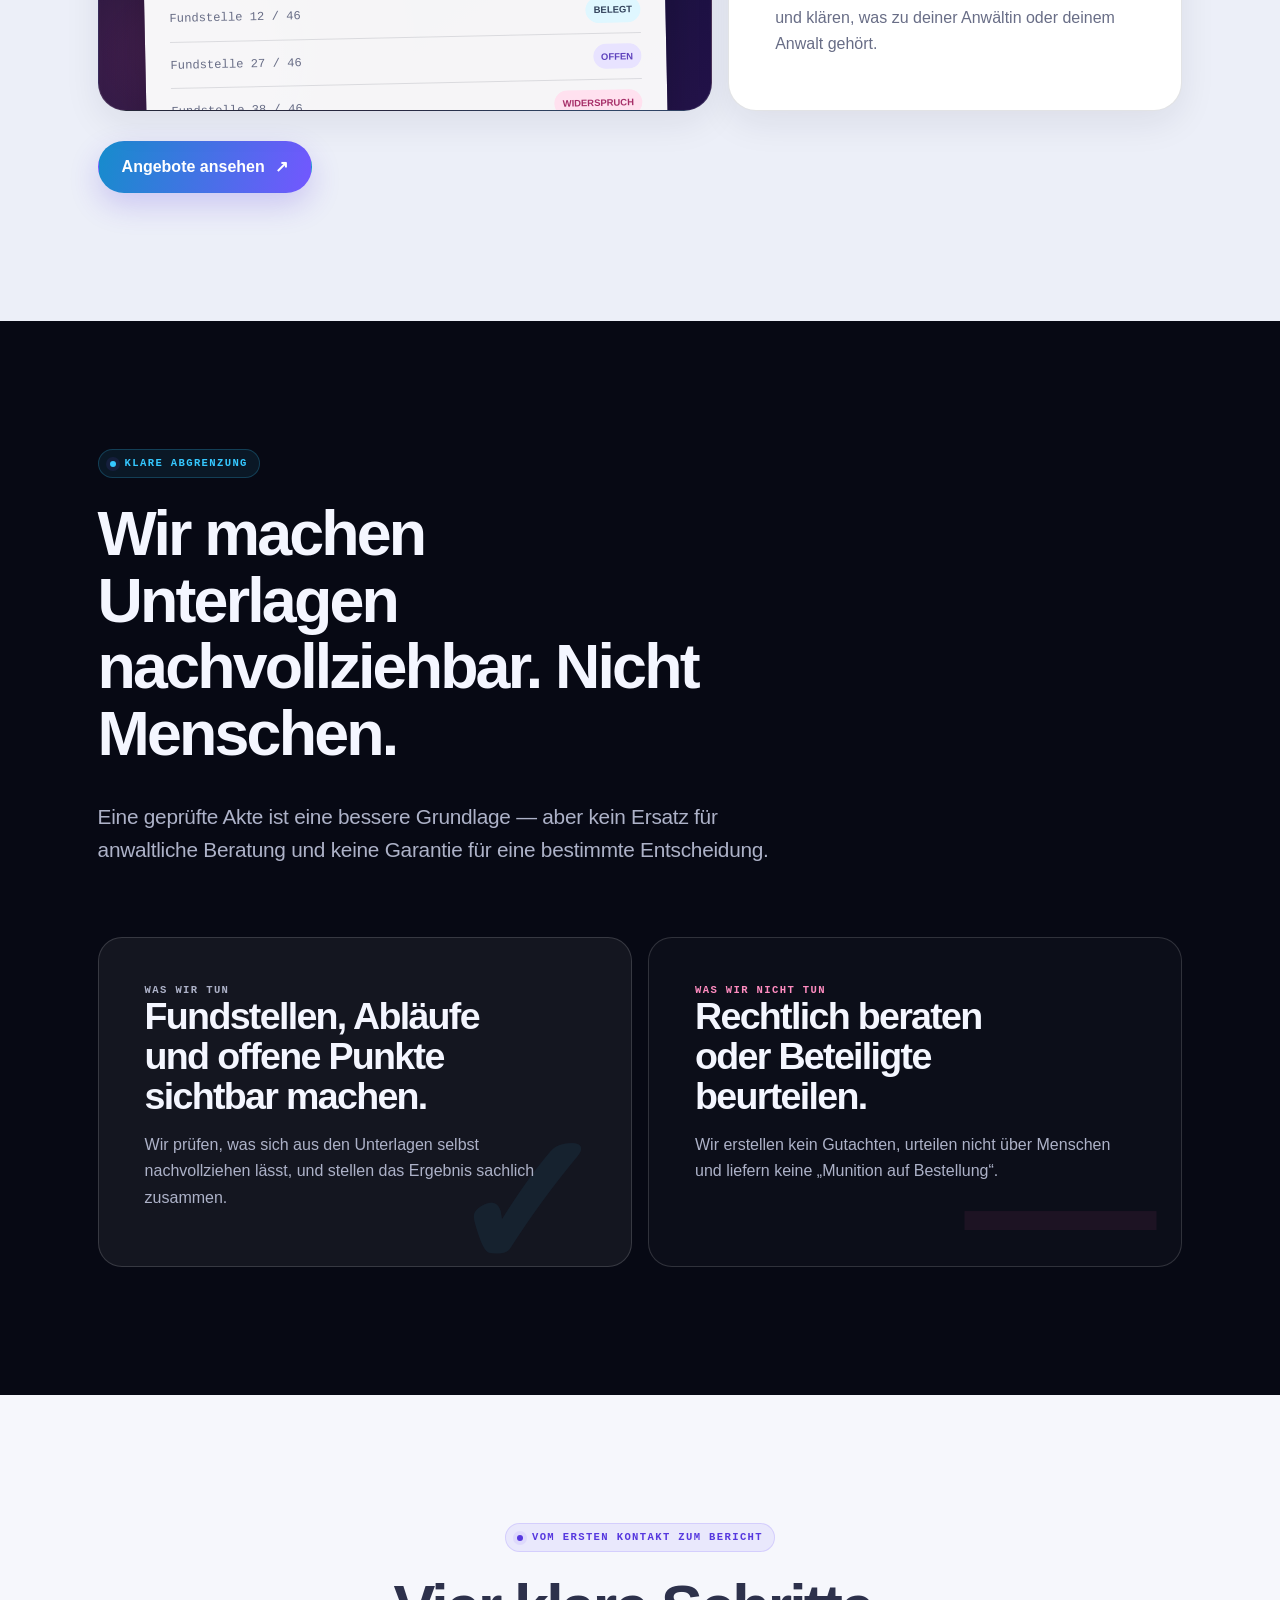
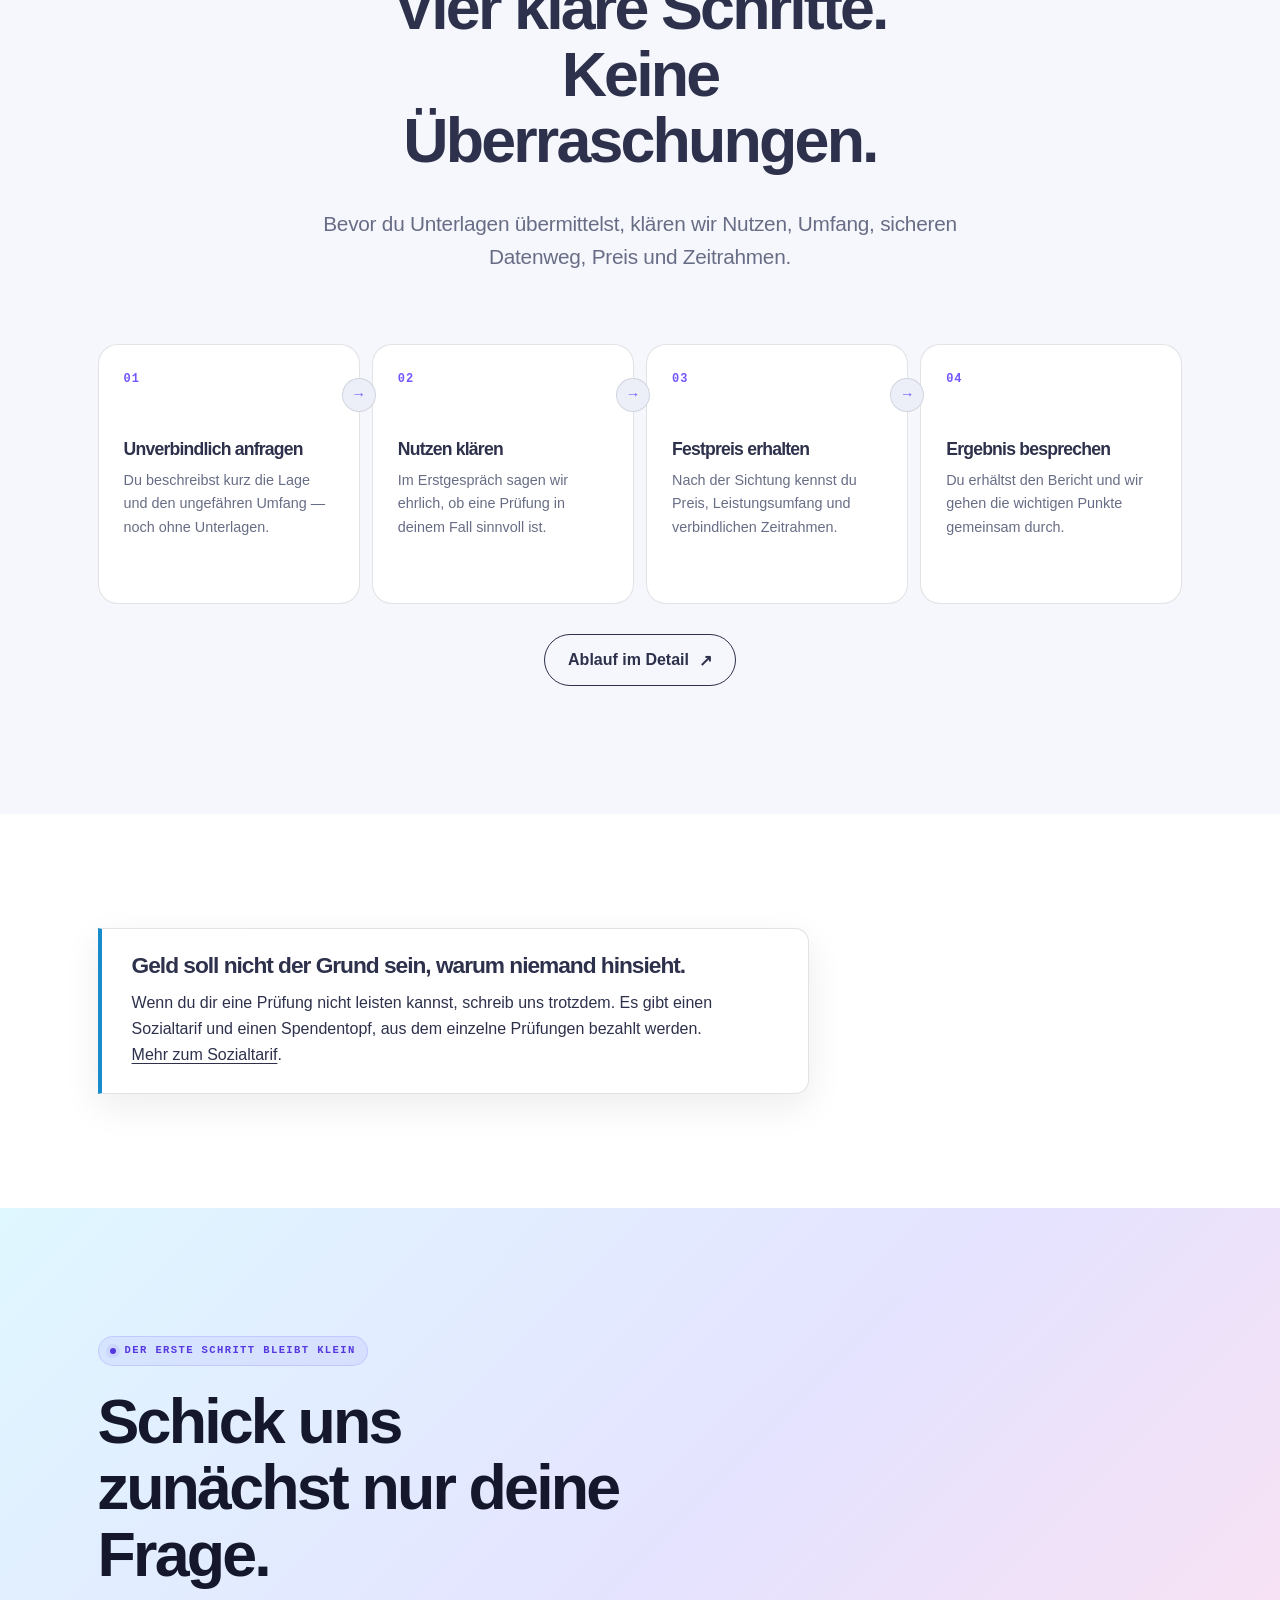
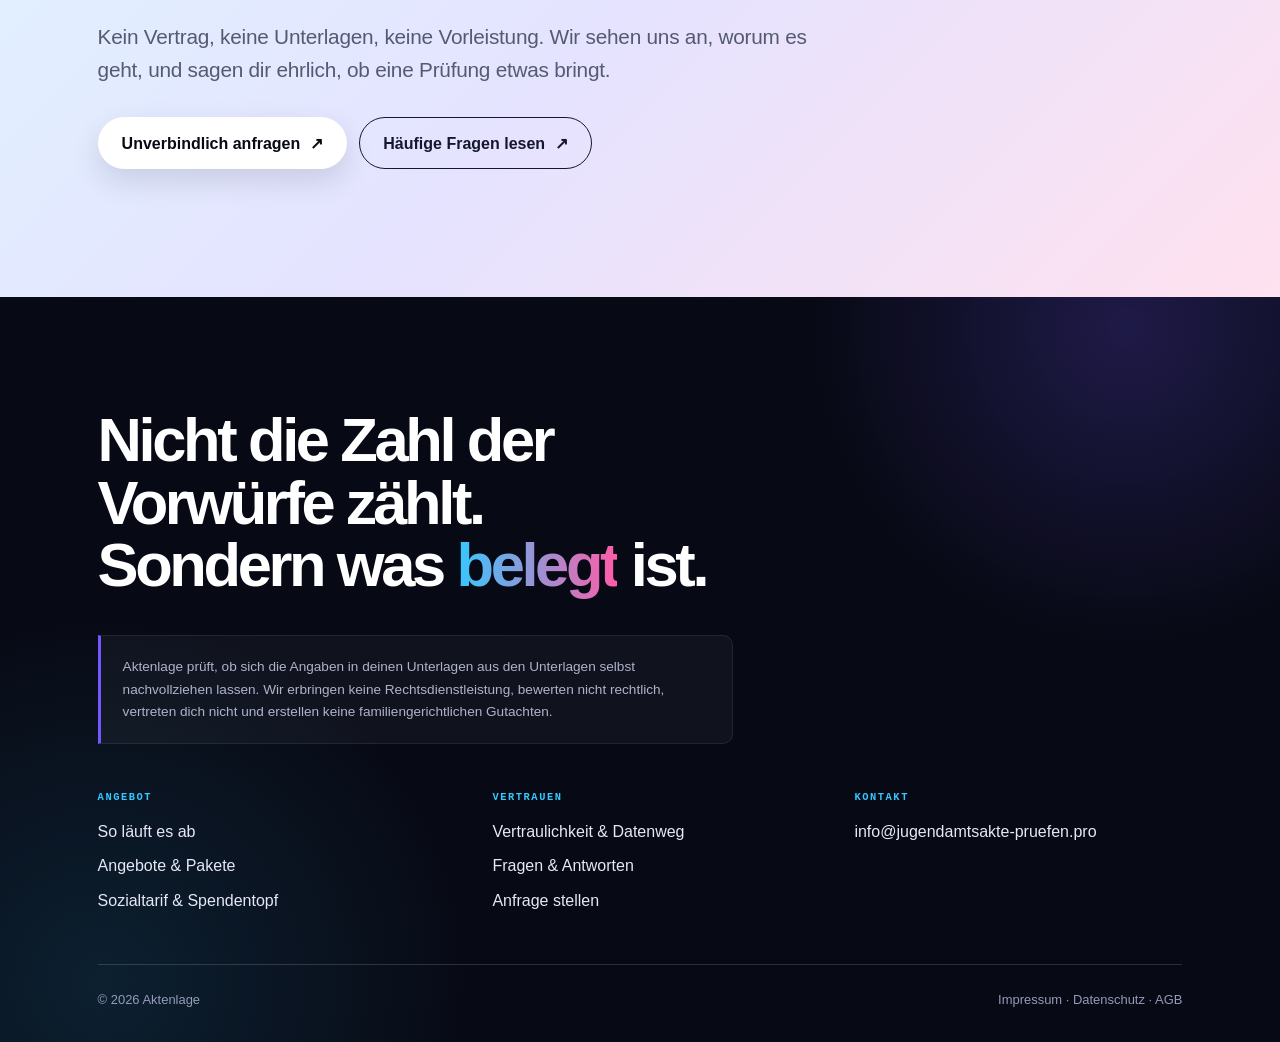
==== commit 6f8cb45a: "Impressum und Datenschutzerklärung vervollständigen" ====
--- a/index.html
+++ b/index.html
@@ -7,7 +7,7 @@
   <meta name="description" content="Aktenlage prüft Unterlagen aus Jugendamts- und Familiengerichtsverfahren: Was steht wirklich drin, was ist belegt, was fehlt? Du erhältst einen sachlichen Prüfbericht mit Fundstellen." />
   <meta name="theme-color" content="#070914" />
 
-  <!-- VORSCHAU: bis Impressum und Datenschutz vollständig sind. Vor dem Livegang entfernen. -->
+  <!-- VORSCHAU: bis Preise, Abläufe und Annahmebereitschaft geklärt sind. Vor dem Livegang entfernen. -->
   <meta name="robots" content="noindex, nofollow" />
   <link rel="icon" href="favicon.svg" type="image/svg+xml" />
   <link rel="stylesheet" href="css/styles.css?v=20260919-2" />
@@ -37,12 +37,12 @@
   </header>
 
   <main id="inhalt">
-    <!-- VORSCHAU: bis Impressum und Datenschutz vollständig sind. Vor dem Livegang entfernen. -->
+    <!-- VORSCHAU: bis Preise, Abläufe und Annahmebereitschaft geklärt sind. Vor dem Livegang entfernen. -->
     <div class="vorschau" role="status">
       <div class="container">
-        <p><strong>Diese Seite ist noch nicht in Betrieb.</strong> Impressum und
-        Datenschutzerklärung sind noch nicht vollständig, Preise stehen noch nicht fest und
-        Aufträge können noch nicht angenommen werden. Bitte schick uns vorerst keine Unterlagen.</p>
+        <p><strong>Diese Seite ist noch nicht in Betrieb.</strong> Preise und Leistungsumfang stehen
+        noch nicht abschließend fest; Aufträge können noch nicht angenommen werden. Bitte schick uns
+        vorerst keine Unterlagen.</p>
       </div>
     </div>
 
@@ -290,7 +290,7 @@
   </footer>
 
   <div id="datenschutz-hinweis" class="notice" hidden>
-    <p>Diese Website setzt keine Tracking-Cookies und lädt nichts von fremden Servern. Mehr in der <a href="datenschutz.html">Datenschutzerklärung</a>.</p>
+    <p>Diese Website nutzt keine Analyse- oder Werbe-Cookies und bindet keine externen Inhalte ein. Mehr in der <a href="datenschutz.html">Datenschutzerklärung</a>.</p>
     <button class="btn btn--hell" type="button">Verstanden</button>
   </div>
 
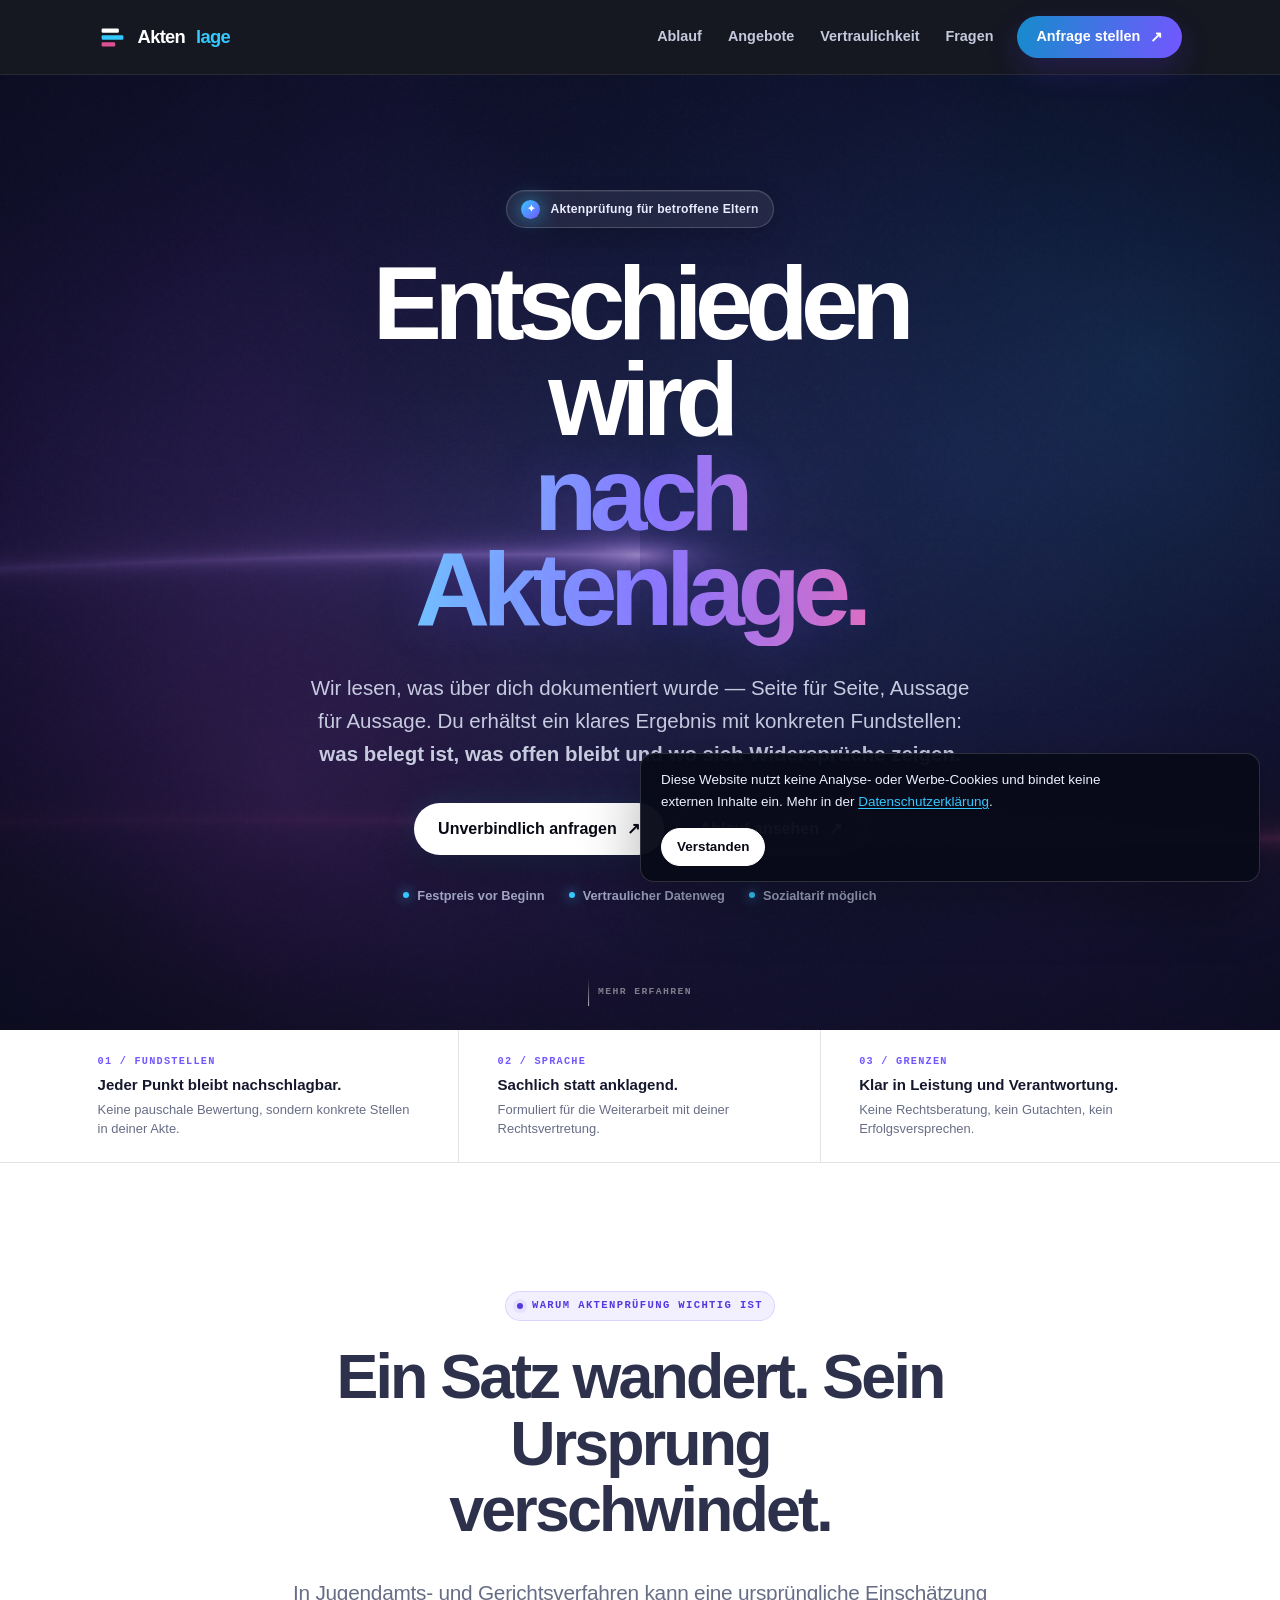
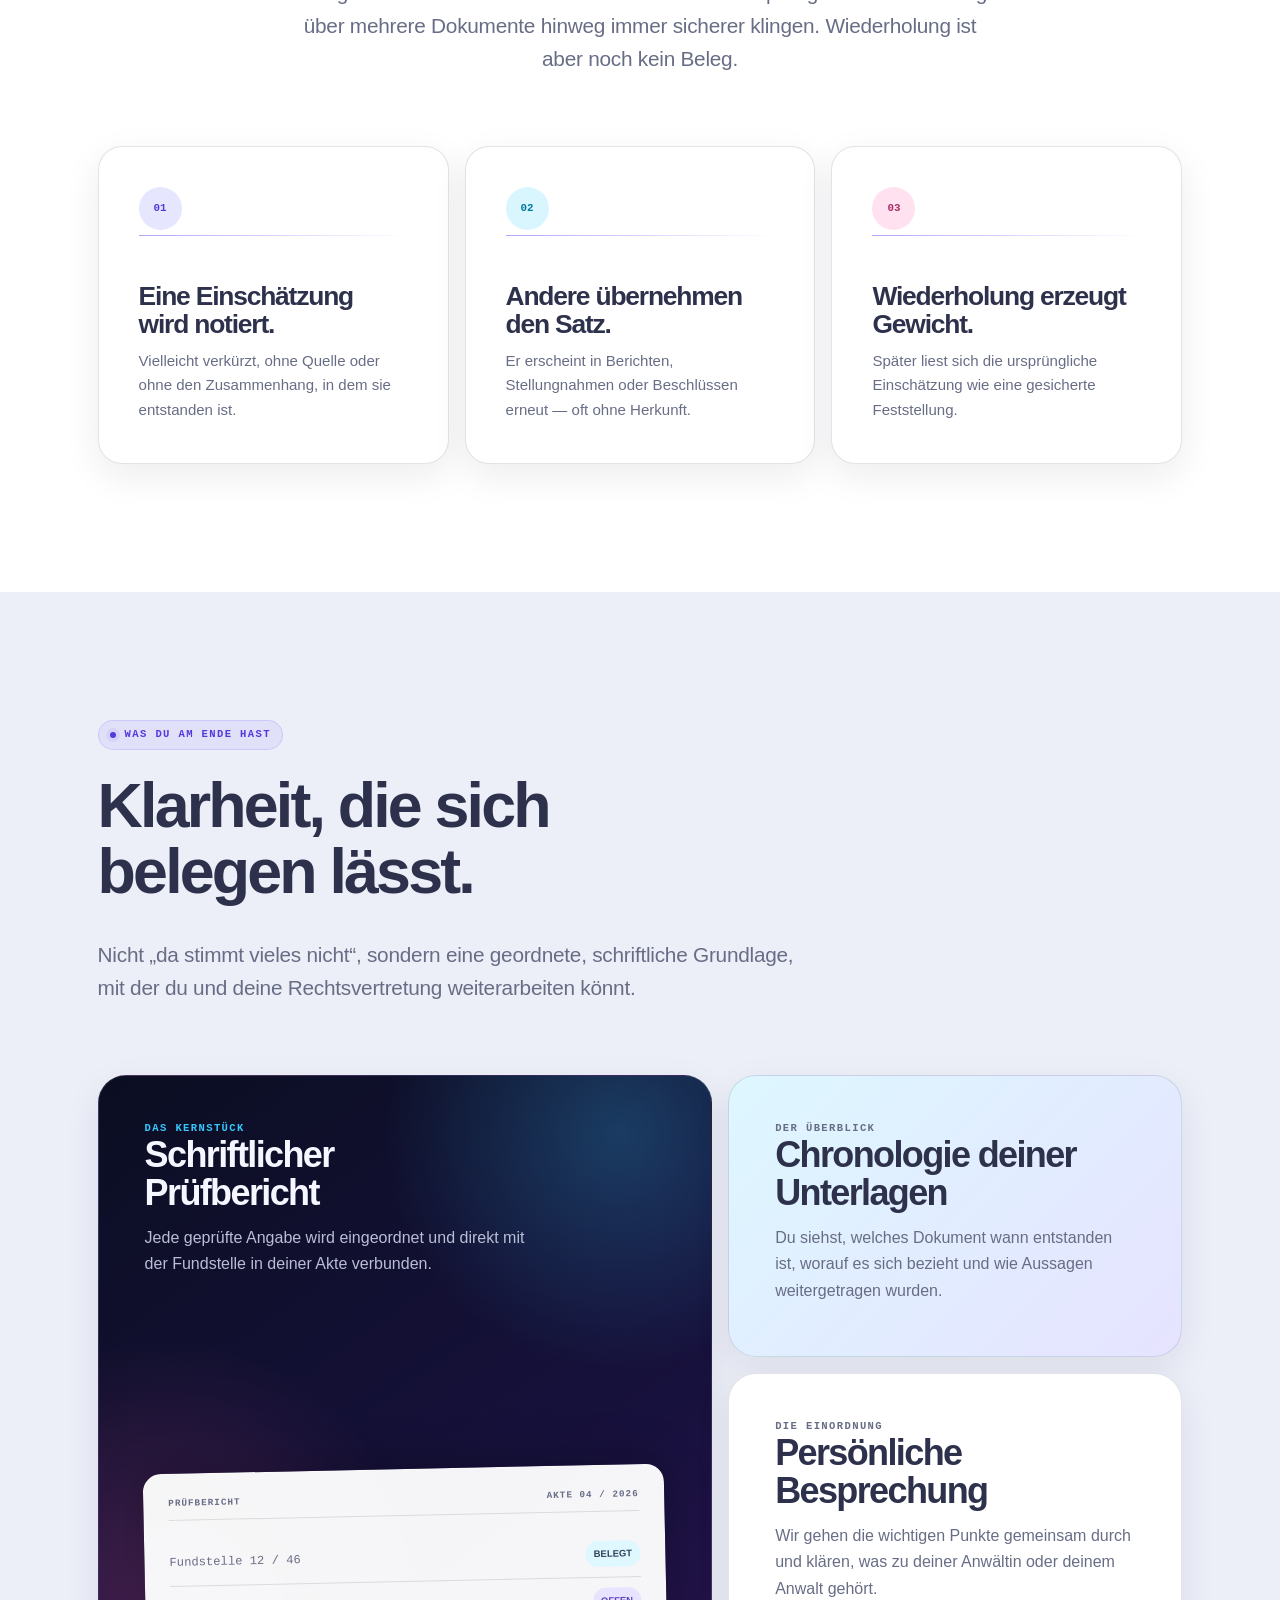
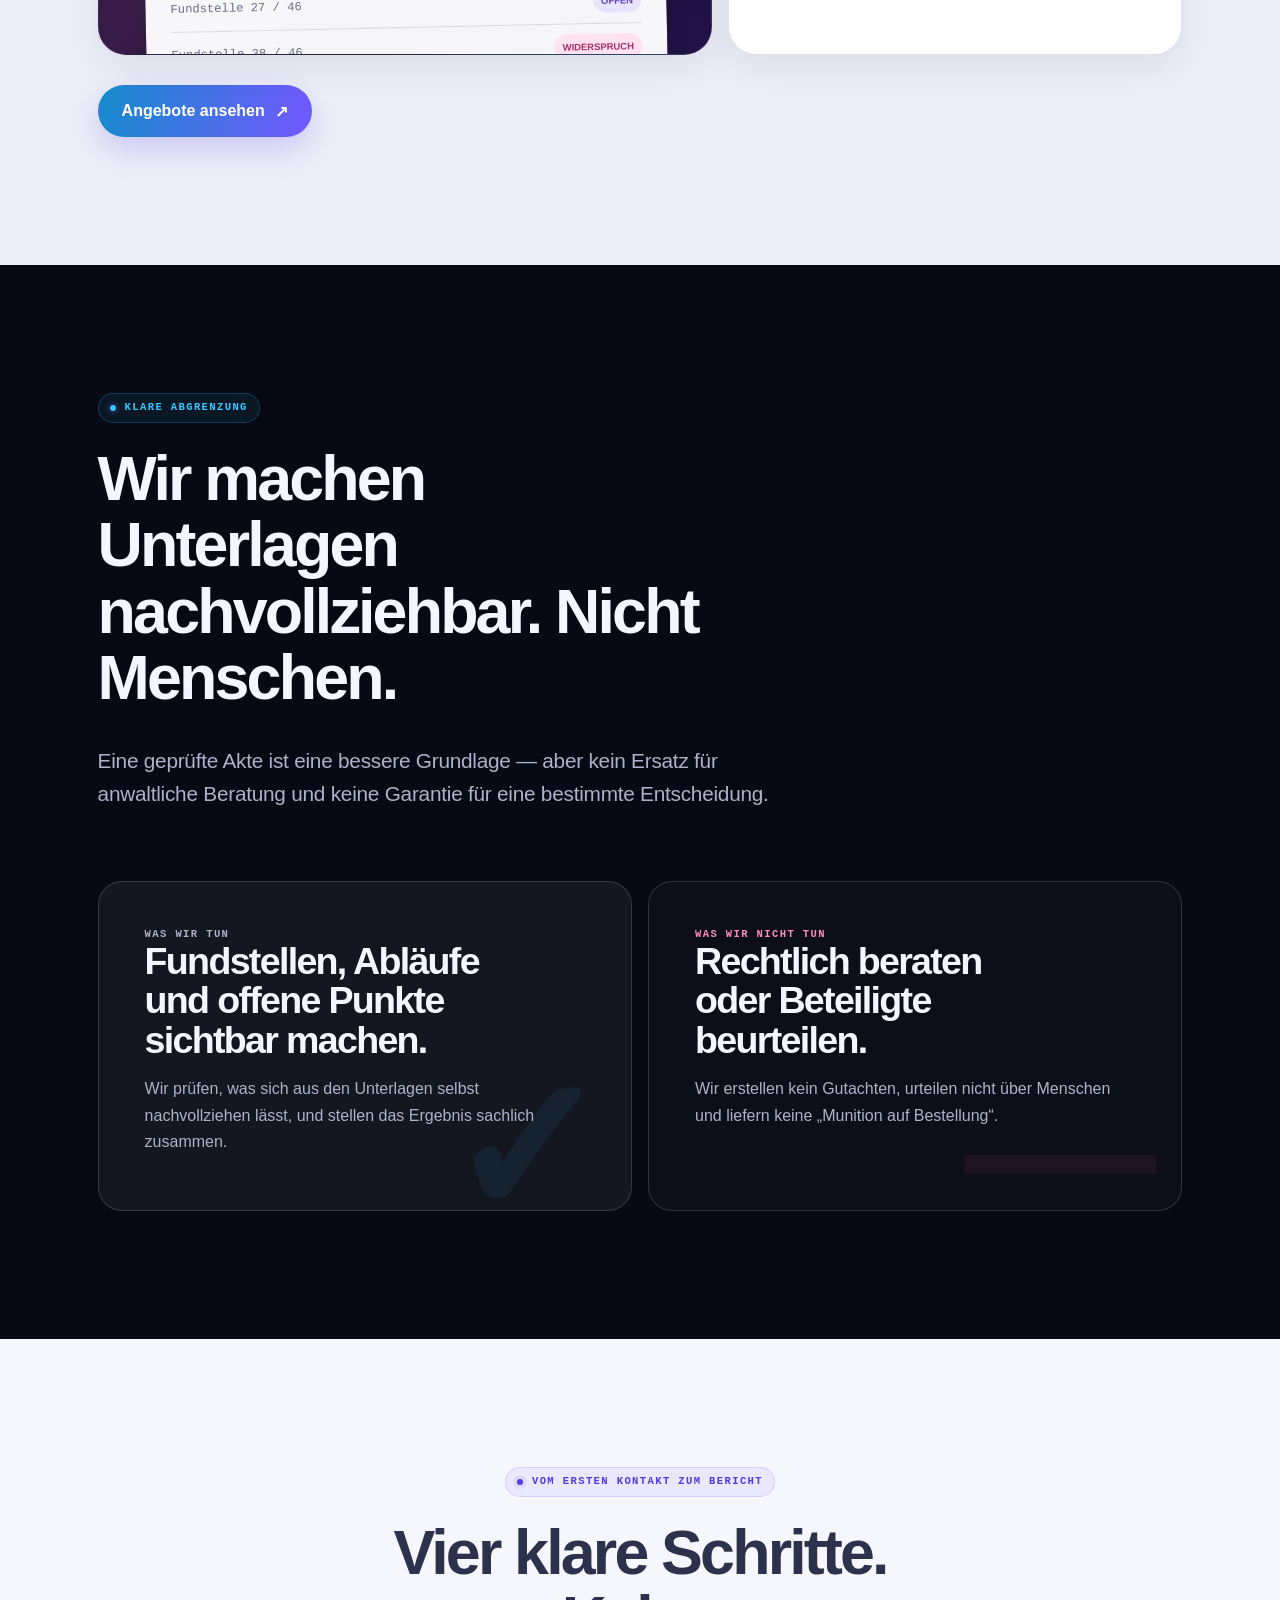
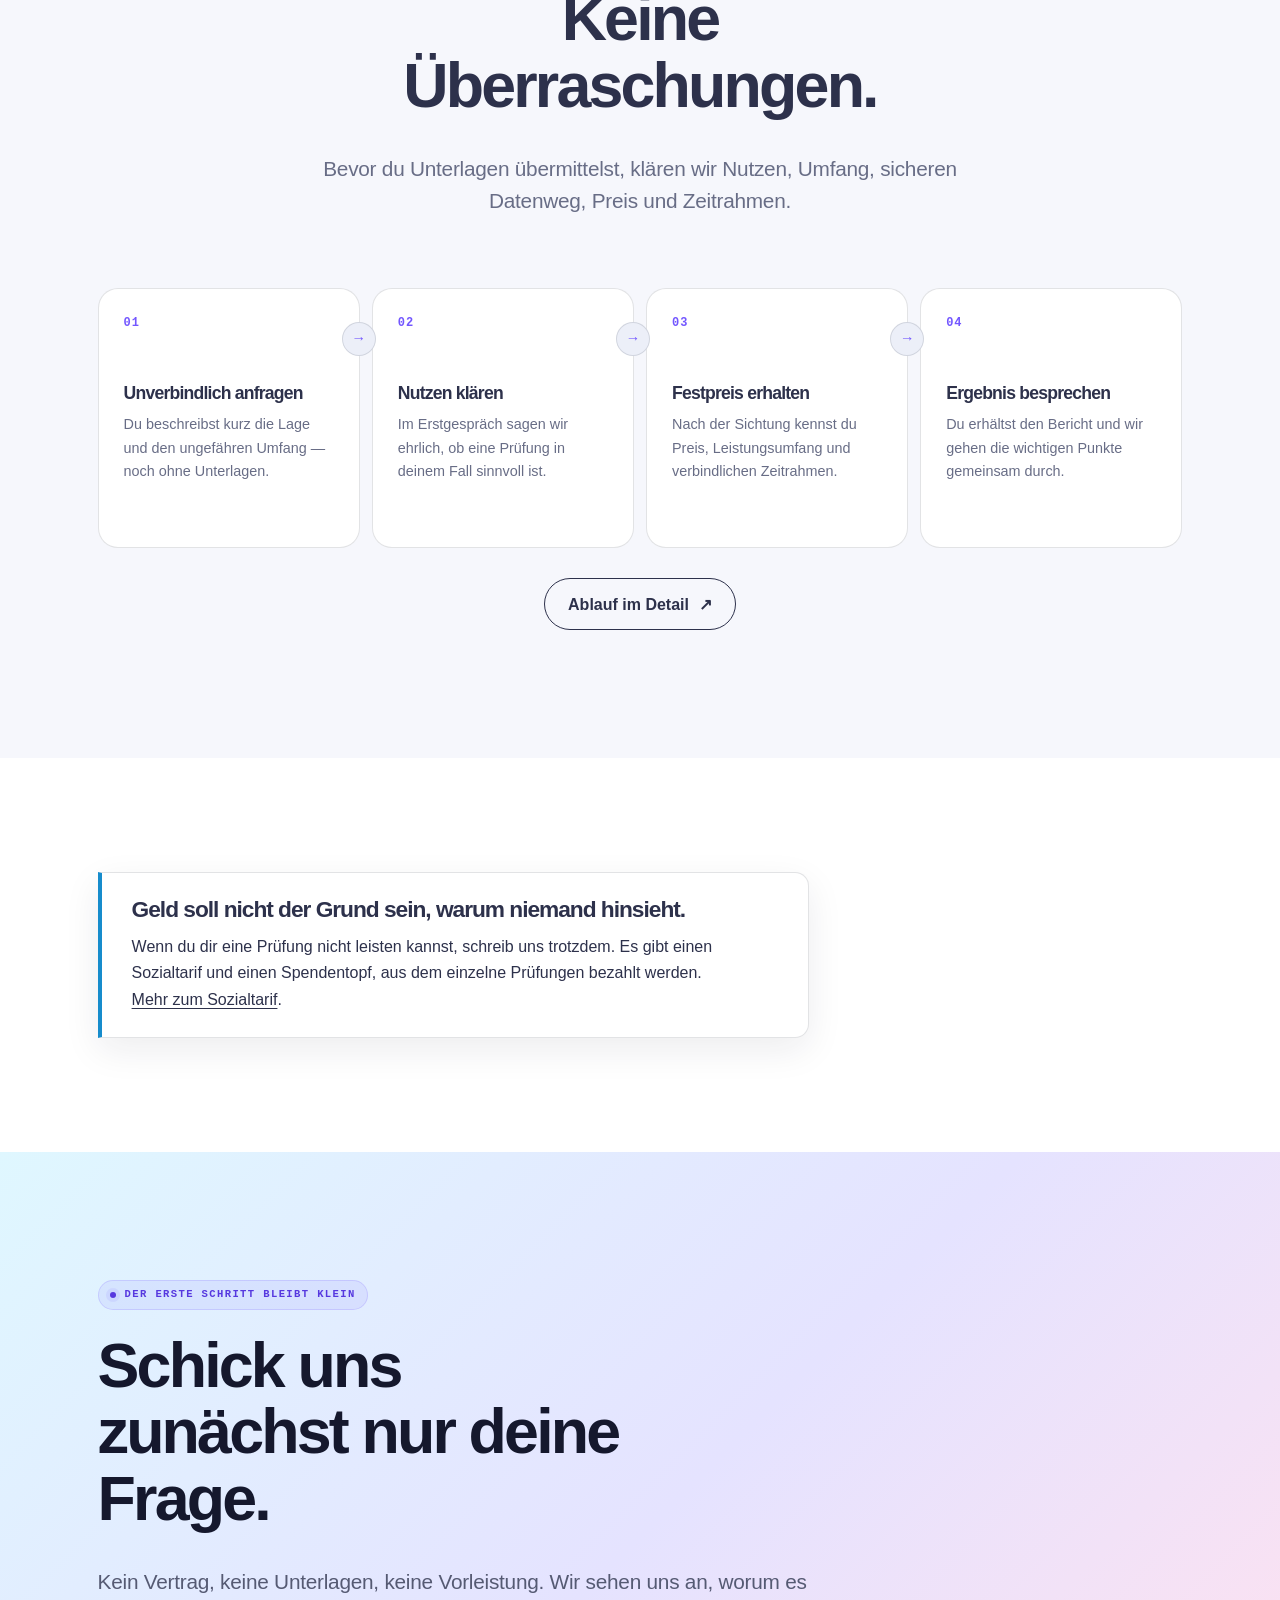
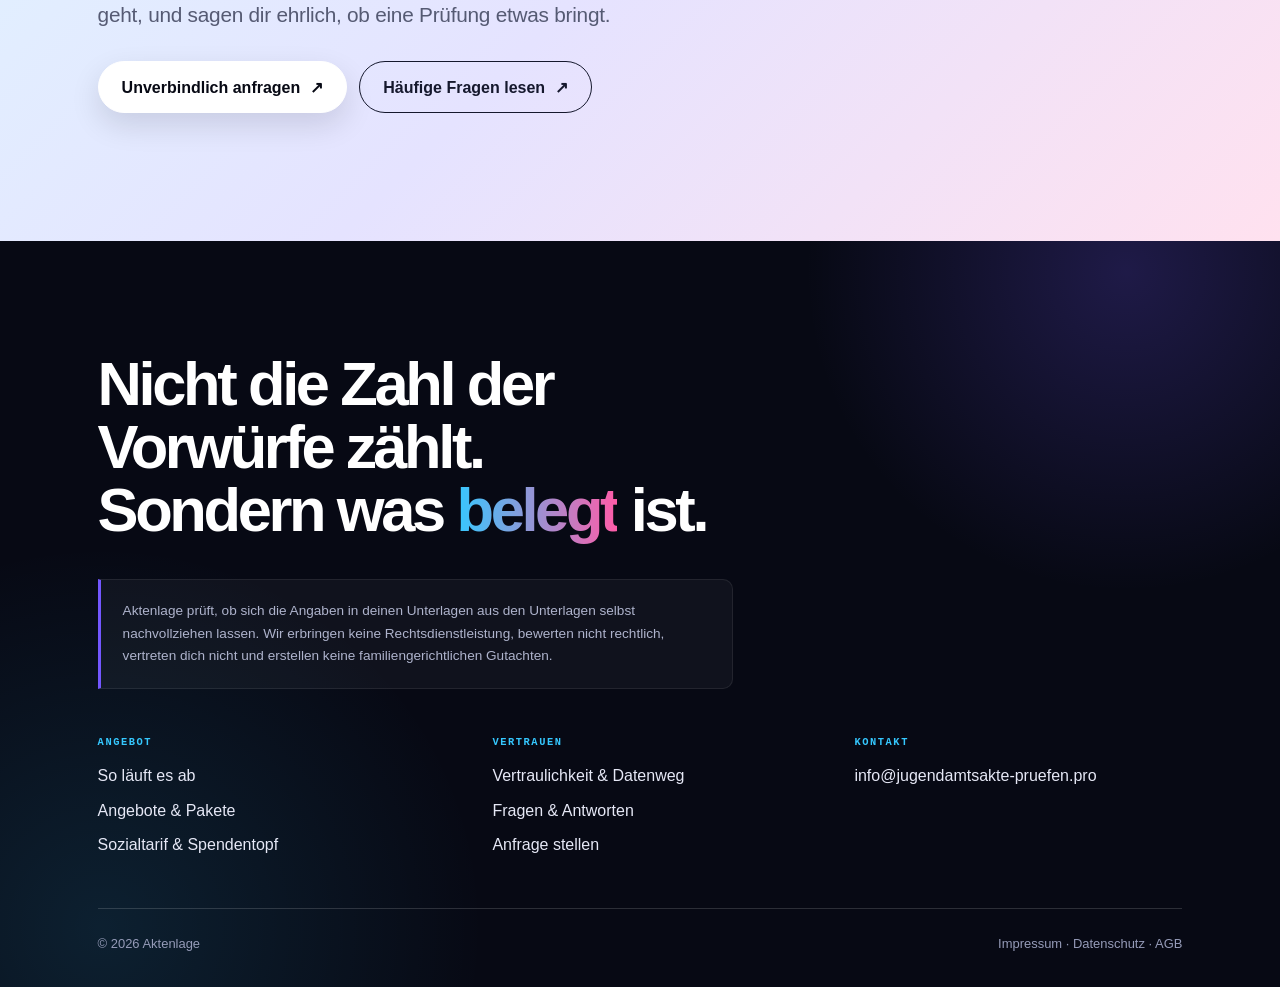
==== commit 99c4d387: "Vorschauhinweis von allen Seiten entfernen" ====
--- a/index.html
+++ b/index.html
@@ -7,10 +7,10 @@
   <meta name="description" content="Aktenlage prüft Unterlagen aus Jugendamts- und Familiengerichtsverfahren: Was steht wirklich drin, was ist belegt, was fehlt? Du erhältst einen sachlichen Prüfbericht mit Fundstellen." />
   <meta name="theme-color" content="#070914" />
 
-  <!-- VORSCHAU: bis Preise, Abläufe und Annahmebereitschaft geklärt sind. Vor dem Livegang entfernen. -->
+  <!-- Suchmaschinenfreigabe bleibt bis zum Livegang gesperrt. -->
   <meta name="robots" content="noindex, nofollow" />
   <link rel="icon" href="favicon.svg" type="image/svg+xml" />
-  <link rel="stylesheet" href="css/styles.css?v=20260919-2" />
+  <link rel="stylesheet" href="css/styles.css?v=20260919-5" />
 </head>
 <body class="home">
   <a class="skip-link" href="#inhalt">Zum Inhalt springen</a>
@@ -37,15 +37,6 @@
   </header>
 
   <main id="inhalt">
-    <!-- VORSCHAU: bis Preise, Abläufe und Annahmebereitschaft geklärt sind. Vor dem Livegang entfernen. -->
-    <div class="vorschau" role="status">
-      <div class="container">
-        <p><strong>Diese Seite ist noch nicht in Betrieb.</strong> Preise und Leistungsumfang stehen
-        noch nicht abschließend fest; Aufträge können noch nicht angenommen werden. Bitte schick uns
-        vorerst keine Unterlagen.</p>
-      </div>
-    </div>
-
     <section class="shader-hero" aria-labelledby="hero-title">
       <canvas class="shader-hero__canvas" data-shader aria-hidden="true"></canvas>
       <div class="shader-hero__fallback" aria-hidden="true">
--- a/css/styles.css
+++ b/css/styles.css
@@ -235,40 +235,6 @@
   body.menu-open { overflow: hidden; }
 }
 
-/* ---------- VORSCHAU: vor dem Livegang mit HTML-Bannern löschen -------- */
-
-.vorschau {
-  position: relative;
-  z-index: 3;
-  padding: 9px 0;
-  color: #20233d;
-  background: #dfe3ff;
-  border-bottom: 1px solid rgba(21, 24, 45, 0.13);
-}
-
-.vorschau p {
-  position: relative;
-  max-width: 110ch;
-  margin: 0;
-  padding-left: 26px;
-  font-size: 0.79rem;
-  line-height: 1.45;
-}
-
-.vorschau p::before {
-  content: "i";
-  position: absolute;
-  left: 0;
-  top: 0.06em;
-  display: grid;
-  place-items: center;
-  width: 17px;
-  height: 17px;
-  border: 1px solid currentColor;
-  border-radius: 50%;
-  font: 800 0.68rem/1 var(--font);
-}
-
 /* ---------- Typografie & Sektionen ------------------------------------- */
 
 h1, h2, h3, h4 {
@@ -831,7 +797,7 @@
 
 /* ---------- Unterseiten-Hero ------------------------------------------- */
 
-main > .vorschau + .sec--papier.sec--kompakt {
+.unterseiten-hero {
   overflow: hidden;
   color: #f6f7ff;
   background:
@@ -843,7 +809,7 @@
   padding-block: clamp(78px, 10vw, 126px);
 }
 
-main > .vorschau + .sec--papier.sec--kompakt::before {
+.unterseiten-hero::before {
   content: "";
   position: absolute;
   inset: 0;
@@ -854,10 +820,10 @@
   mask-image: linear-gradient(90deg, transparent, #000 70%, transparent);
 }
 
-main > .vorschau + .sec--papier.sec--kompakt .container { position: relative; z-index: 1; }
-main > .vorschau + .sec--papier.sec--kompakt .reiter { color: var(--blau); background: rgba(53,200,255,.08); border-color: rgba(53,200,255,.2); }
-main > .vorschau + .sec--papier.sec--kompakt h1 { max-width: 13ch; }
-main > .vorschau + .sec--papier.sec--kompakt .gross { color: #b5bad2; }
+.unterseiten-hero .container { position: relative; z-index: 1; }
+.unterseiten-hero .reiter { color: var(--blau); background: rgba(53,200,255,.08); border-color: rgba(53,200,255,.2); }
+.unterseiten-hero h1 { max-width: 13ch; }
+.unterseiten-hero .gross { color: #b5bad2; }
 
 /* ---------- Karten, Raster, Pakete ------------------------------------- */
 
@@ -897,12 +863,35 @@
 .paket__stufe { margin: 0 0 10px; color: var(--violett-dunkel); font: 800 .67rem/1.3 var(--mono); letter-spacing: .13em; text-transform: uppercase; }
 .paket h3 { margin: 0 0 12px; font-size: 1.45rem; }
 .paket__preis { margin: 7px 0 20px; padding: 14px 0; color: var(--tinte); border-block: 1px solid var(--linie); font-weight: 800; }
+.paket__preis strong { font-size: clamp(1.45rem, 2.7vw, 2rem); letter-spacing: -.04em; }
 .paket ul { flex: 1; }
 .paket .btn { width: 100%; margin-top: 20px; }
+.preis-hinweis { max-width: none; margin: 20px 0 0; color: var(--grau); font-size: .84rem; }
+
+.einzelpreis {
+  display: flex;
+  align-items: center;
+  justify-content: space-between;
+  gap: clamp(26px, 5vw, 64px);
+  max-width: 920px;
+  margin: 32px 0 20px;
+  padding: clamp(26px, 4vw, 40px);
+  background: #fff;
+  border: 1px solid var(--linie);
+  border-radius: var(--radius);
+  box-shadow: var(--shadow-klein);
+}
+.einzelpreis h3 { margin: 0 0 .5em; font-size: clamp(1.35rem, 2.8vw, 1.9rem); }
+.einzelpreis p:last-child { margin-bottom: 0; }
+.einzelpreis__aktion { min-width: 190px; text-align: right; }
+.einzelpreis__betrag { margin: 0 0 14px; color: var(--tinte); font-size: clamp(1.8rem, 4vw, 2.5rem); font-weight: 850; letter-spacing: -.05em; line-height: 1; }
+.einzelpreis__aktion .btn { width: 100%; }
 
 @media (max-width: 720px) {
   .raster--2 { grid-template-columns: 1fr; }
   .paket--betont { transform: none; }
+  .einzelpreis { align-items: stretch; flex-direction: column; }
+  .einzelpreis__aktion { min-width: 0; text-align: left; }
 }
 
 /* ---------- Listen & allgemeine Schritte ------------------------------- */
@@ -1053,6 +1042,28 @@
 .prosa table { width: 100%; margin: 1.5em 0; border-collapse: collapse; }
 .prosa th, .prosa td { padding: 12px 14px; border-bottom: 1px solid var(--linie); text-align: left; vertical-align: top; }
 .prosa th { color: var(--tinte); background: var(--lavendel); font-weight: 760; }
+
+/* Kompakte Darstellung für das Impressum: vollständig, aber bewusst ruhig. */
+.legal-page .sec--kompakt { padding-block: clamp(34px, 5vw, 54px); }
+.prosa--legal { max-width: 68ch; font-size: .91rem; line-height: 1.6; }
+.prosa--legal .reiter { margin-bottom: 14px; }
+.prosa--legal h1 { margin-bottom: .35em; font-size: clamp(2.1rem, 4vw, 3.35rem); }
+.prosa--legal .gross { margin-bottom: 1.25rem; font-size: clamp(.98rem, 1.6vw, 1.08rem); }
+.prosa--legal h2 {
+  max-width: none;
+  margin: 1.25rem 0 .35rem;
+  padding-top: .9rem;
+  border-top: 1px solid var(--linie);
+  font-size: 1.05rem;
+  letter-spacing: -.02em;
+  line-height: 1.25;
+}
+.prosa--legal p { max-width: none; margin-bottom: .72rem; }
+.legal-page .footer { padding: 28px 0; }
+.legal-page .footer__claim,
+.legal-page .abgrenzung,
+.legal-page .footer__grid { display: none; }
+.legal-page .footer__meta { padding-top: 0; }
 
 /* ---------- Schluss-CTA ------------------------------------------------- */
 
@@ -1156,7 +1167,6 @@
   .btn-zeile { align-items: stretch; flex-direction: column; }
   .btn-zeile .btn { width: 100%; }
   .shader-hero .btn-zeile { width: 100%; max-width: 420px; margin-inline: auto; margin-top: 30px; }
-  .vorschau p { font-size: .74rem; }
   .notice { left: 10px; right: 10px; bottom: 10px; width: auto; }
   .notice .btn { width: 100%; }
 }
